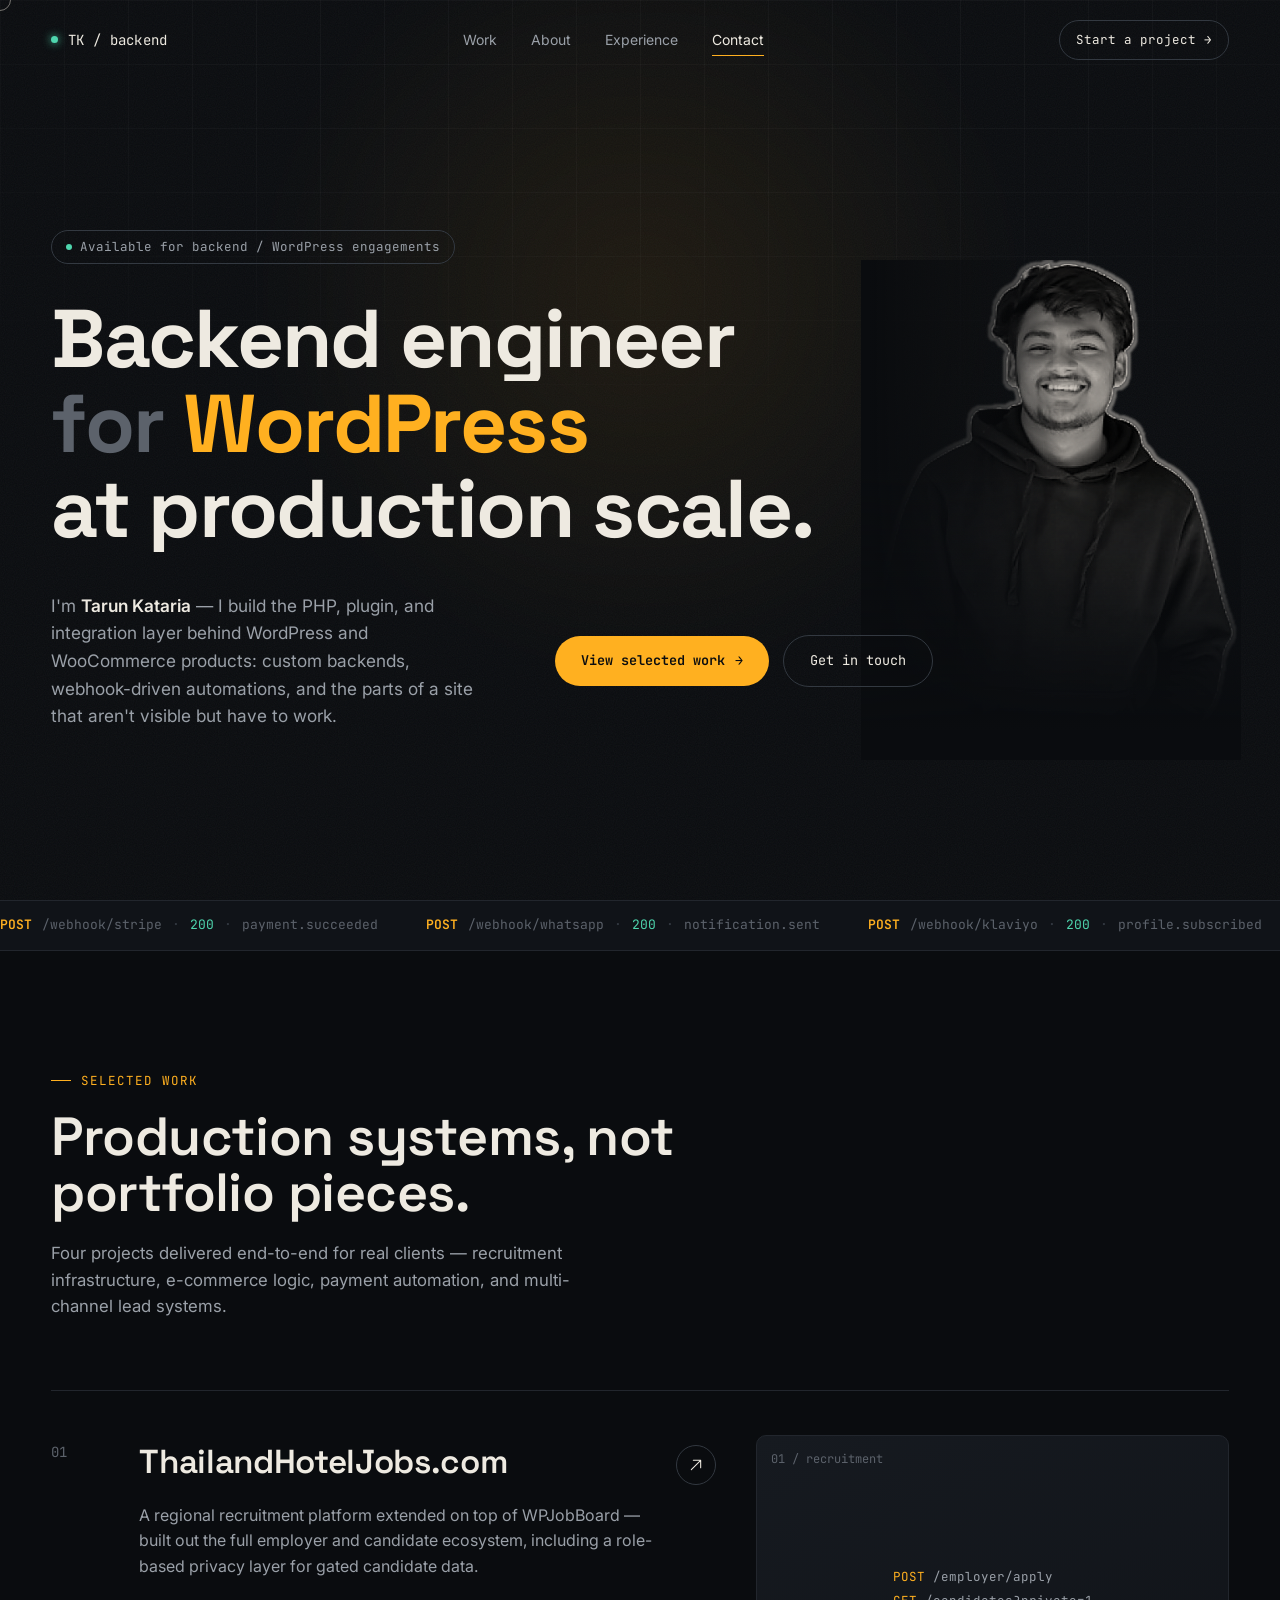
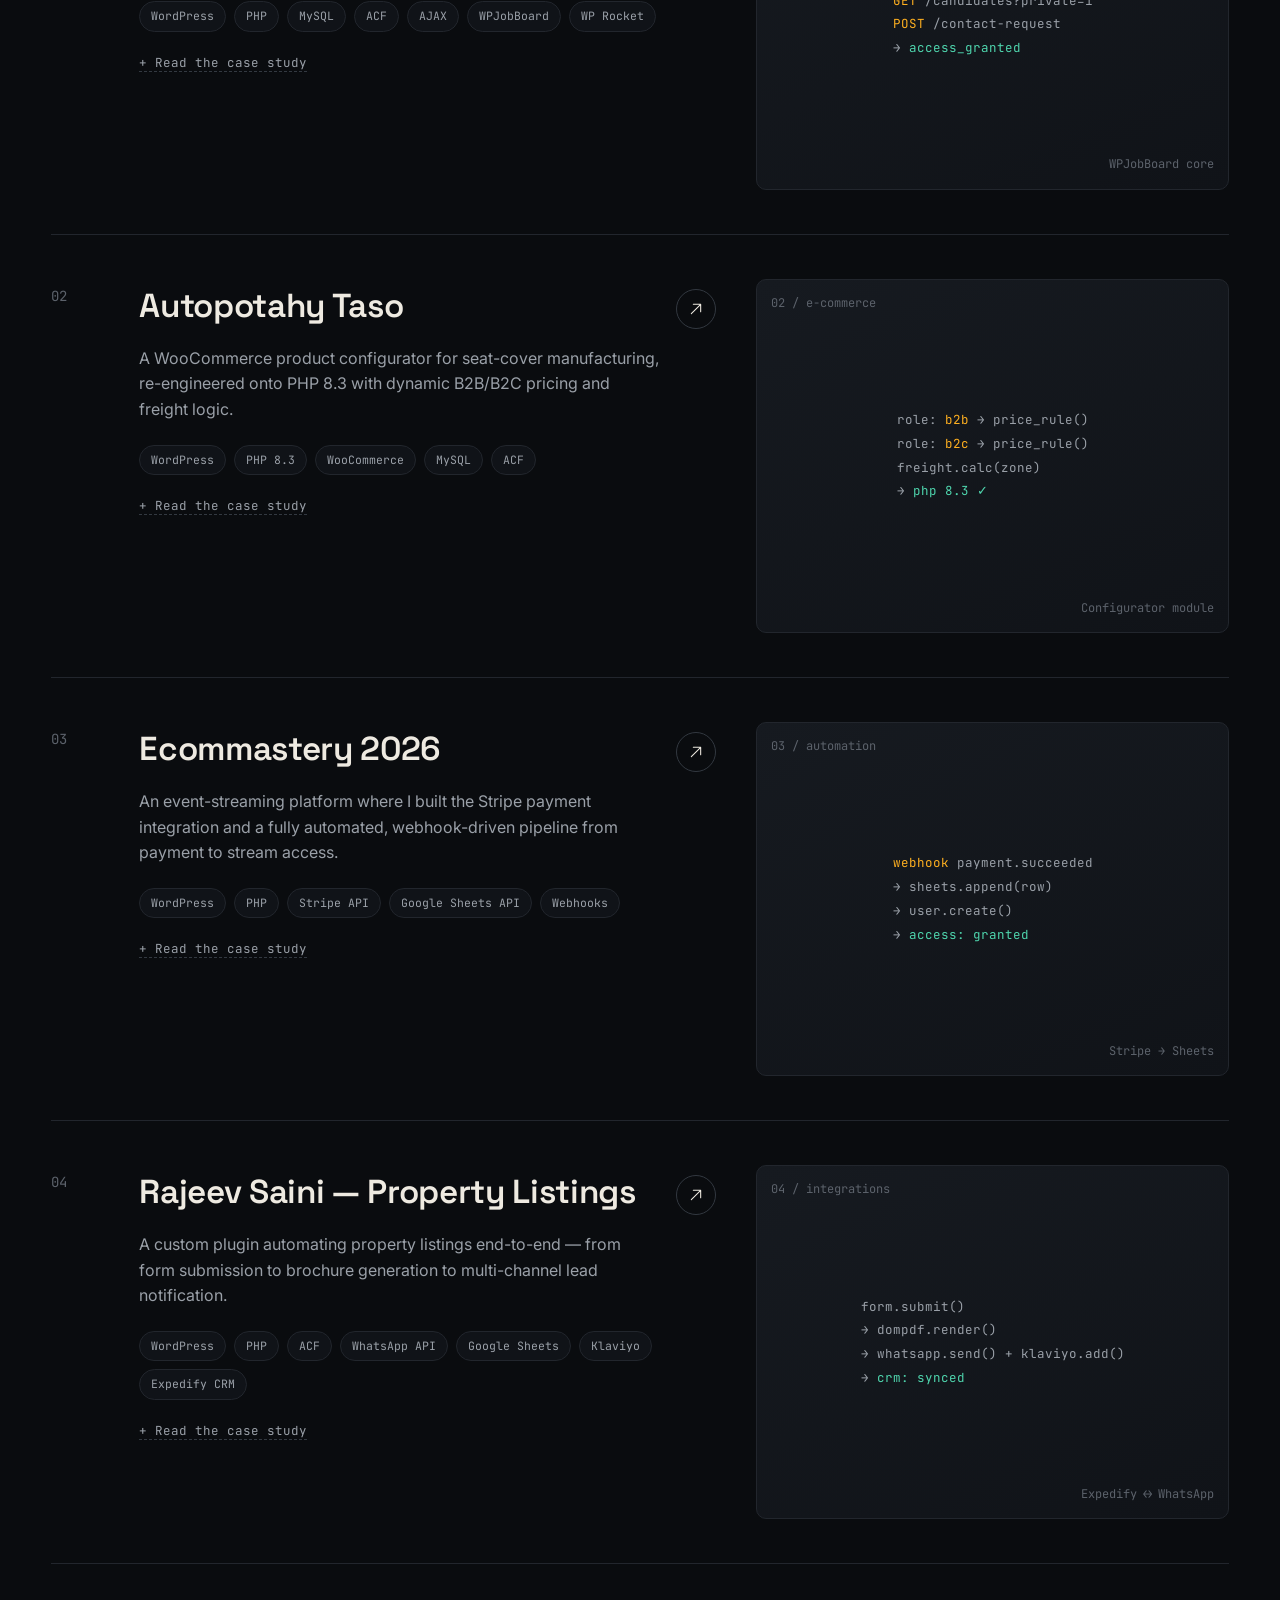
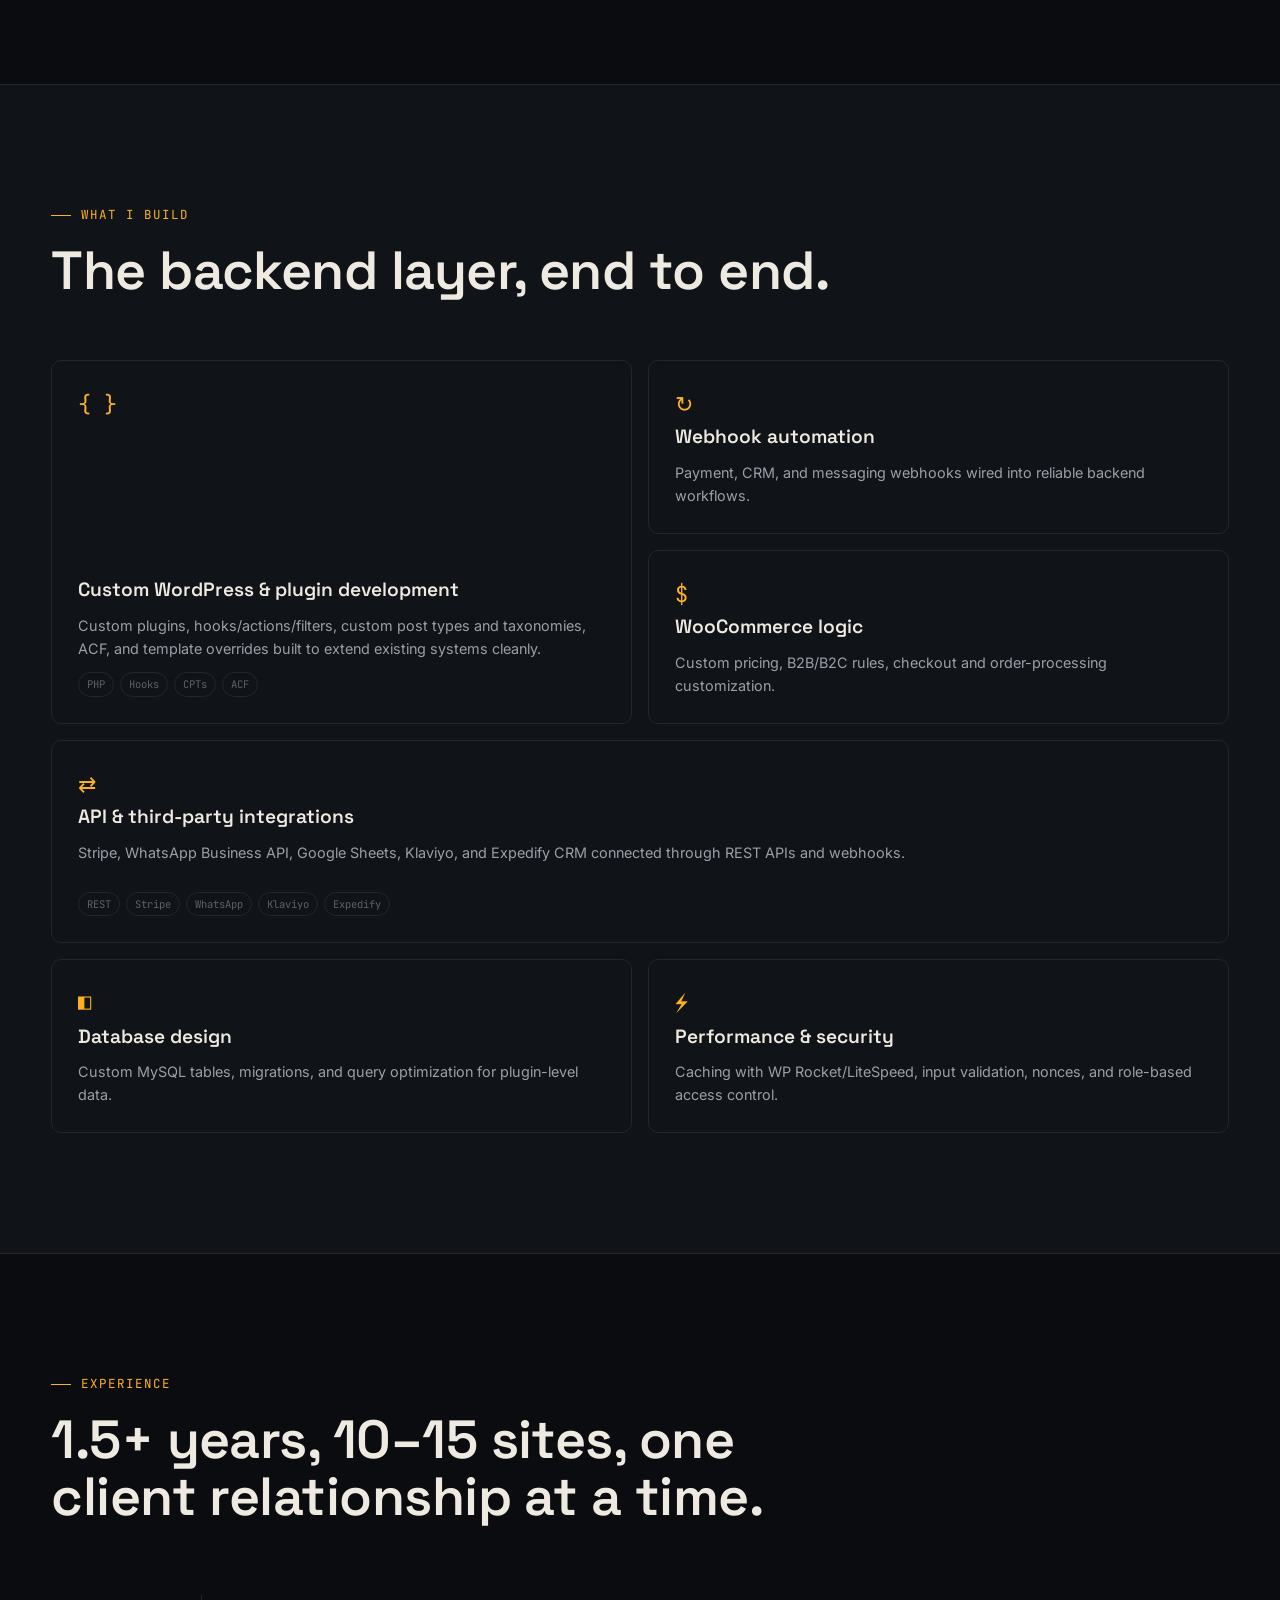
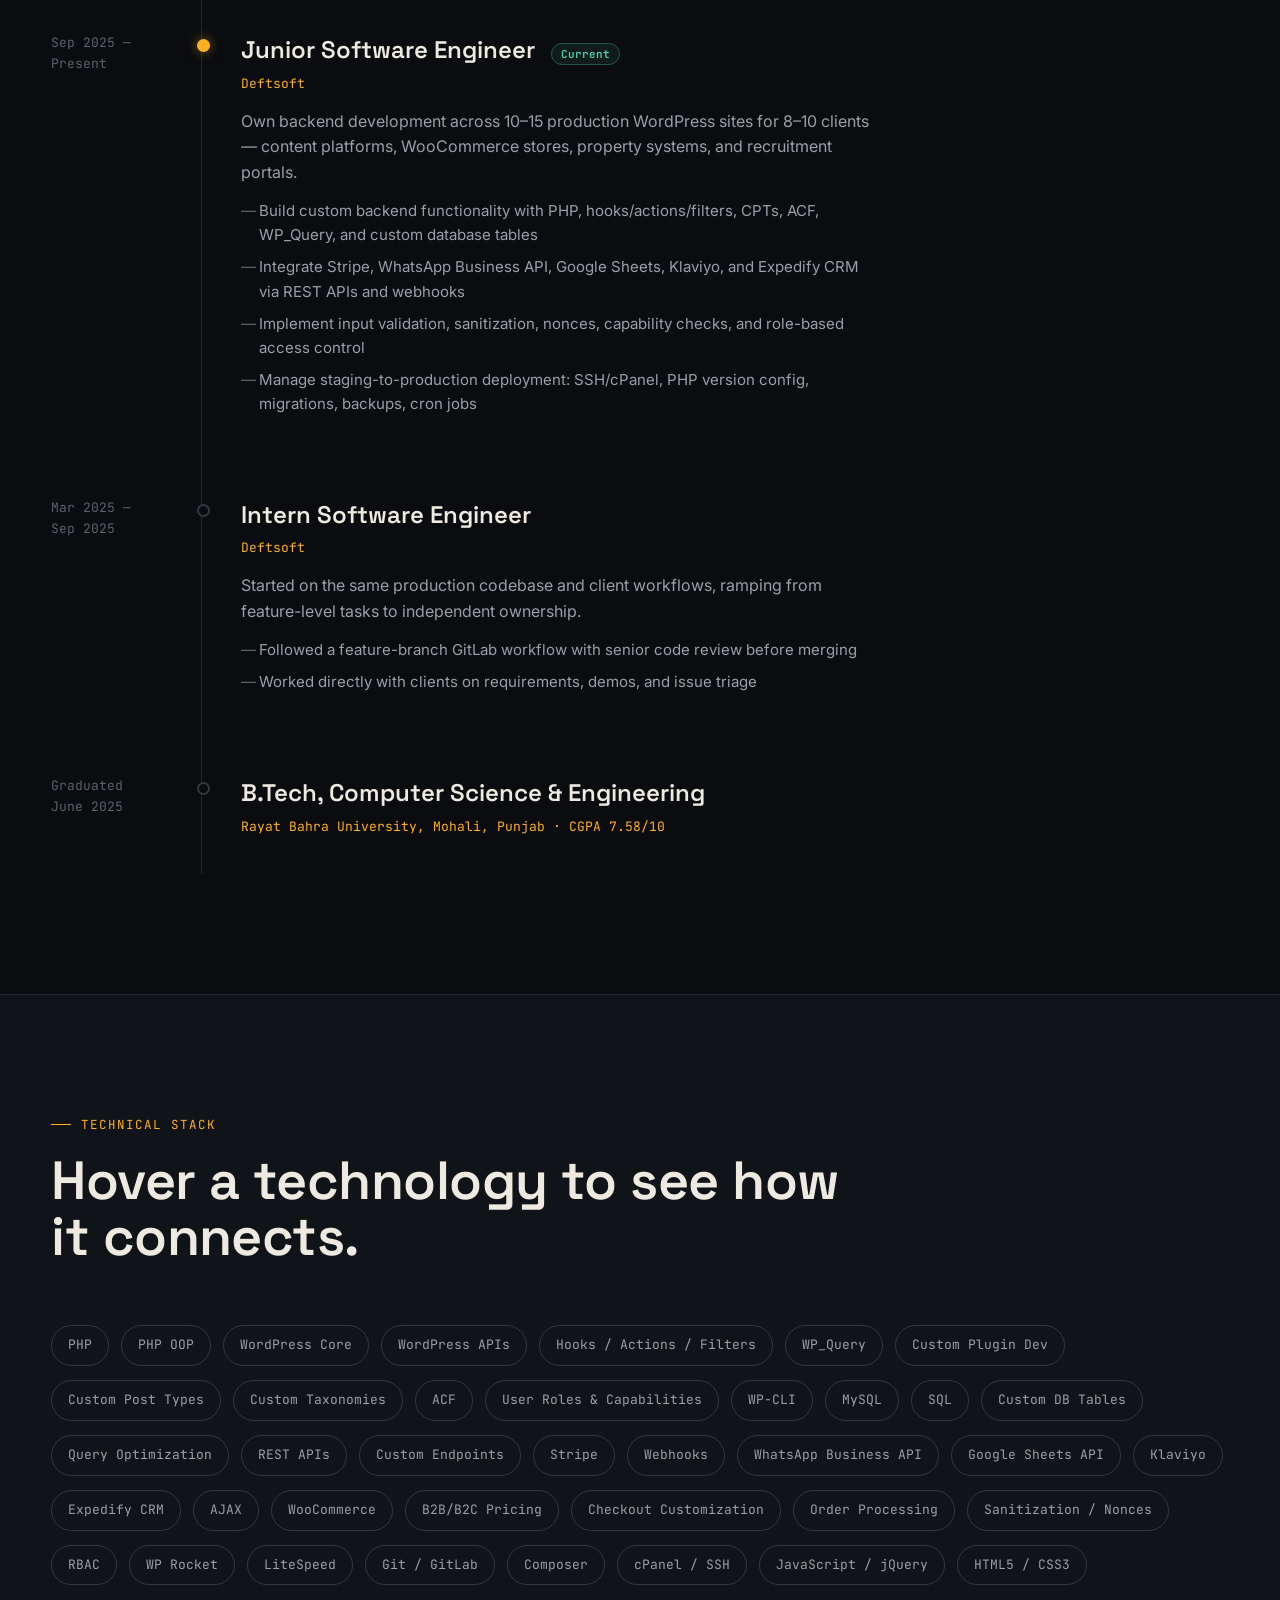
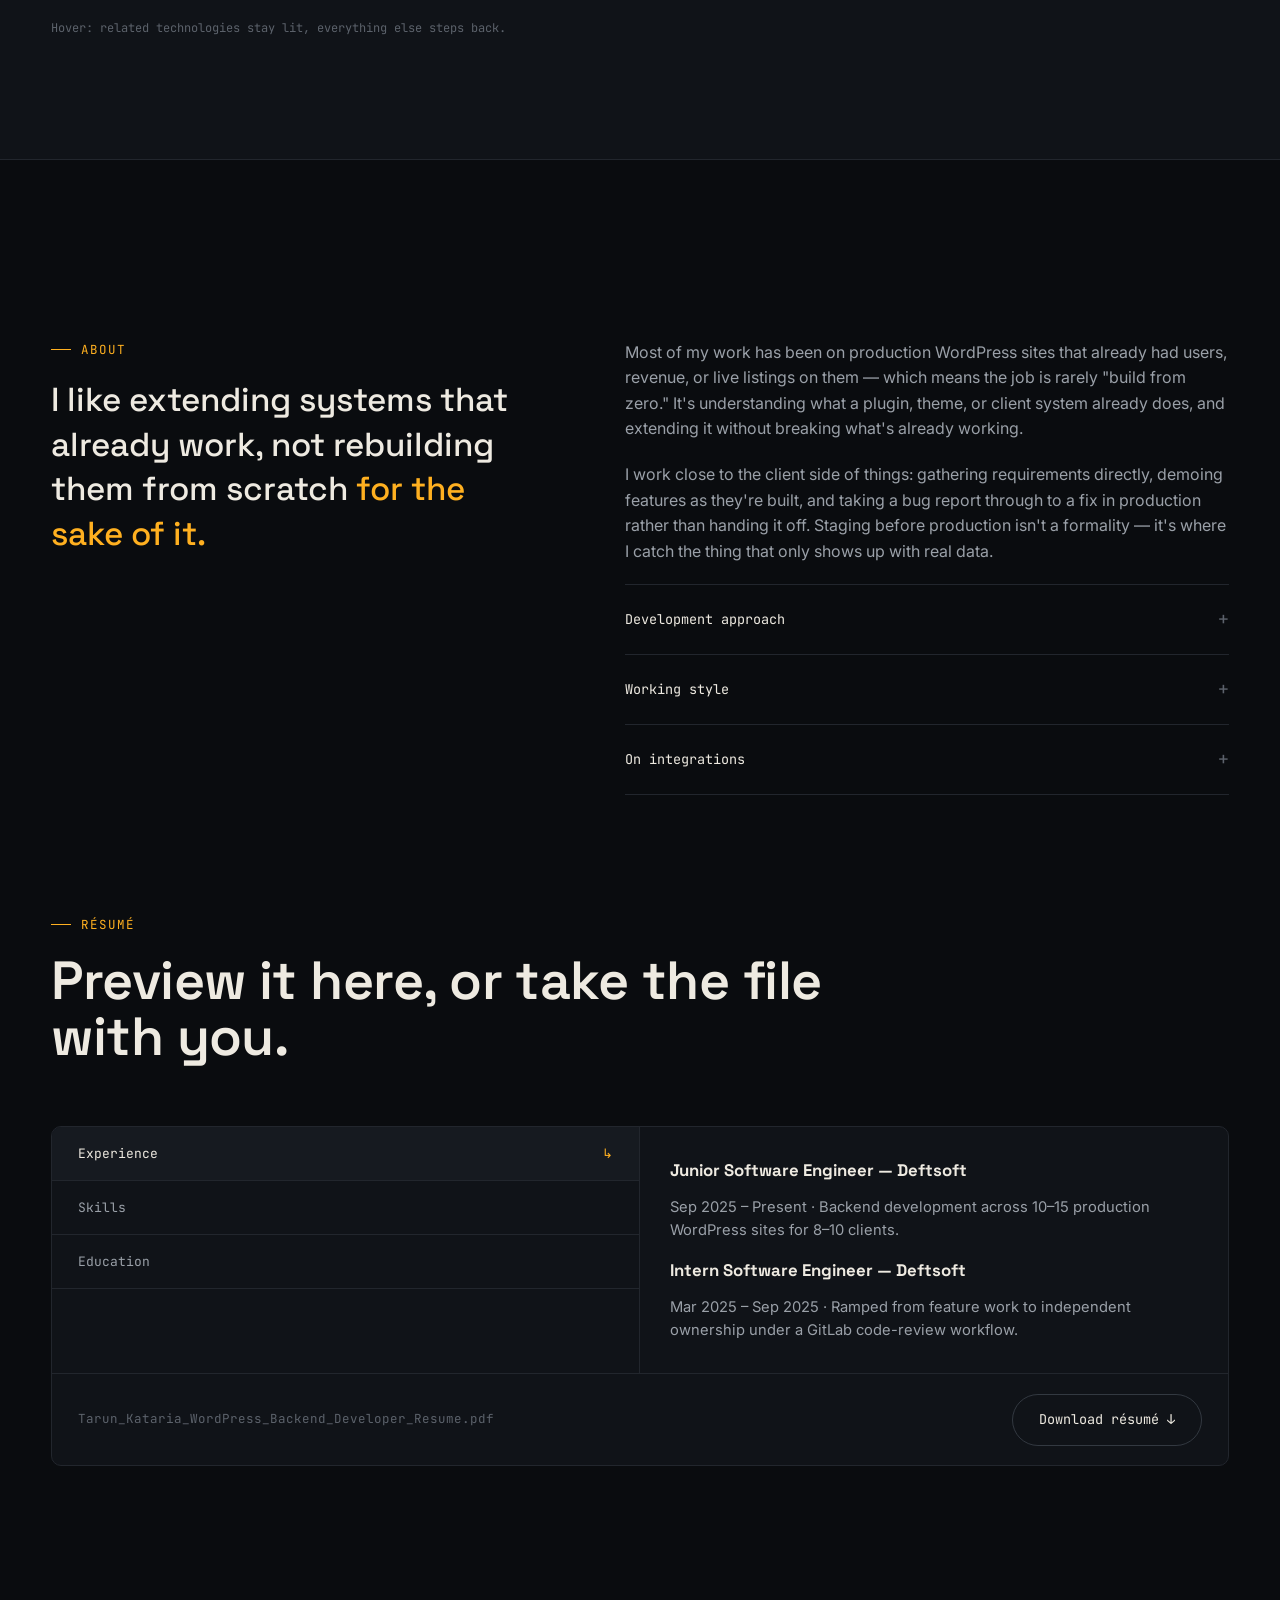
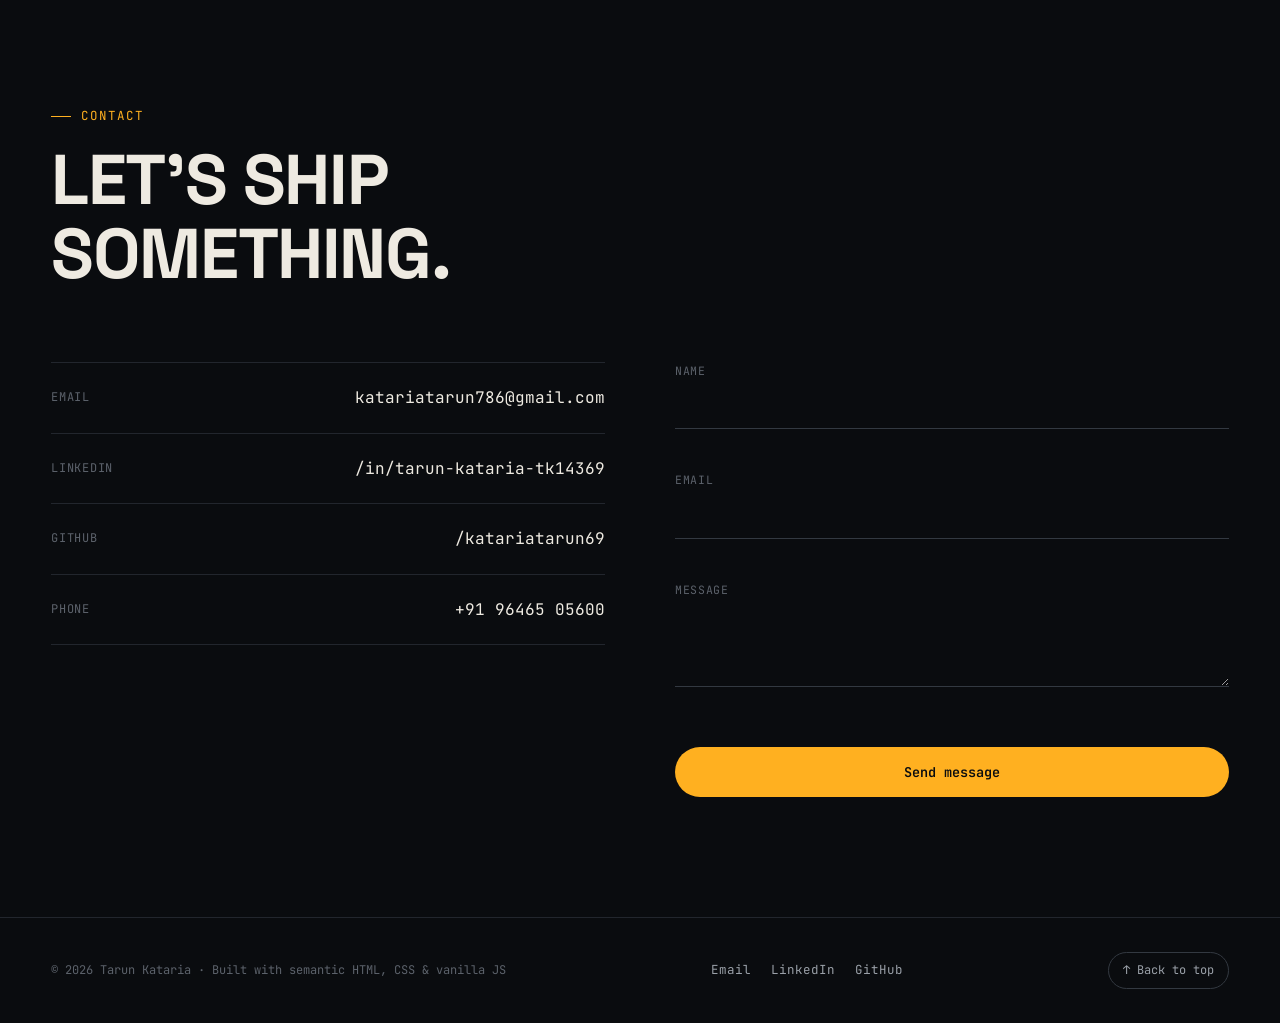
==== index.html @ 9f117cc3 "Web3 forms added for send message" ====
<!DOCTYPE html>
<html lang="en">
<head>
<meta charset="UTF-8">
<meta name="viewport" content="width=device-width, initial-scale=1.0">
<title>Tarun Kataria — WordPress Backend Developer</title>
<meta name="description" content="Tarun Kataria — WordPress Backend Developer specializing in PHP, custom plugins, WooCommerce and webhook-driven integrations.">
<link rel="preconnect" href="https://fonts.googleapis.com">
<link rel="preconnect" href="https://fonts.gstatic.com" crossorigin>
<link href="https://fonts.googleapis.com/css2?family=Space+Grotesk:wght@400..700&family=Inter:wght@400;500;600&family=JetBrains+Mono:wght@400;500&display=swap" rel="stylesheet">
<link rel="stylesheet" href="style.css">
</head>
<body>

<a href="#main" class="skip-link">Skip to content</a>

<div class="bg-fx" aria-hidden="true">
  <div class="bg-glow"></div>
  <div class="bg-grid"></div>
  <div class="bg-grain"></div>
</div>

<div class="cursor" id="cursor" aria-hidden="true"></div>

<!-- NAV -->
<nav class="nav" id="nav">
  <div class="container">
    <a href="#top" class="brand"><span class="dot"></span> TK / backend</a>
    <div class="nav-links" id="navLinks">
      <a href="#work">Work</a>
      <a href="#about">About</a>
      <a href="#experience">Experience</a>
      <a href="#contact">Contact</a>
    </div>
    <a href="#contact" class="nav-cta">Start a project →</a>
    <button class="nav-toggle" id="navToggle" aria-label="Open menu" aria-expanded="false"><span></span></button>
  </div>
</nav>

<div class="mobile-menu" id="mobileMenu">
  <a href="#work">Work</a>
  <a href="#about">About</a>
  <a href="#experience">Experience</a>
  <a href="#contact">Contact</a>
</div>

<main id="main">

<!-- HERO -->
<section class="hero" id="top">
  <div class="container" style="position:relative;">

    <div class="hero-portrait" aria-hidden="true">
      <img src="assets/tarun-cutout.png" alt="" width="369" height="468" loading="eager">
      <div class="hero-portrait-fade"></div>
    </div>

    <!-- <div class="hero-float" style="top:8%; right:5%;" aria-hidden="true">webhook.verify() ✓</div>
    <div class="hero-float" style="bottom:10%; right:7%; animation-delay:2s;" aria-hidden="true">status: 200</div> -->

    <div class="hero-content">
      <div class="hero-status"><span class="dot"></span> Available for backend / WordPress engagements</div>

      <h1>
        <span class="line"><span>Backend engineer</span></span>
        <span class="line"><span class="muted">for</span> <span class="accent-word">WordPress</span></span>
        <span class="line"><span>at production scale.</span></span>
      </h1>

      <div class="hero-row">
        <p class="hero-desc">
          I'm <strong>Tarun Kataria</strong> — I build the PHP, plugin, and integration layer behind WordPress and WooCommerce products: custom backends, webhook-driven automations, and the parts of a site that aren't visible but have to work.
        </p>
        <div class="hero-actions" style="margin-top:0;">
          <a href="#work" class="btn btn-primary">View selected work <span class="btn-arrow">→</span></a>
          <a href="#contact" class="btn btn-ghost">Get in touch</a>
        </div>
      </div>
    </div>
  </div>
</section>

<!-- WEBHOOK FEED MARQUEE -->
<div class="feed-wrap" role="img" aria-label="Decorative animated feed of example integration events">
  <div class="feed-track" id="feedTrack"></div>
</div>

<!-- WORK -->
<section class="section-pad" id="work">
  <div class="container">
    <div class="reveal">
      <div class="eyebrow">Selected work</div>
      <h2 class="section-title">Production systems, not portfolio pieces.</h2>
      <p class="section-sub">Four projects delivered end-to-end for real clients — recruitment infrastructure, e-commerce logic, payment automation, and multi-channel lead systems.</p>
    </div>

    <div class="work-list">

      <!-- PROJECT 1 -->
      <article class="project reveal">
        <div class="project-num">01</div>
        <div class="project-main">
          <div>
            <div class="project-head">
              <h3 class="project-name">ThailandHotelJobs.com</h3>
              <div class="project-arrow" aria-hidden="true"><svg width="16" height="16" viewBox="0 0 24 24" fill="none"><path d="M5 19L19 5M19 5H8M19 5V16" stroke-width="1.6" stroke-linecap="round" stroke-linejoin="round"/></svg></div>
            </div>
            <p class="project-desc">A regional recruitment platform extended on top of WPJobBoard — built out the full employer and candidate ecosystem, including a role-based privacy layer for gated candidate data.</p>
            <div class="project-stack">
              <span class="tag">WordPress</span><span class="tag">PHP</span><span class="tag">MySQL</span><span class="tag">ACF</span><span class="tag">AJAX</span><span class="tag">WPJobBoard</span><span class="tag">WP Rocket</span>
            </div>
            <button class="project-toggle" aria-expanded="false" data-target="case-1">
              <span class="plus">+</span> <span class="toggle-label">Read the case study</span>
            </button>
            <div class="case-study" id="case-1">
              <div class="case-study-inner">
                <div class="case-grid">
                  <div class="case-block">
                    <h4>Problem</h4>
                    <p>WPJobBoard covered basic listings out of the box, but the client needed employer approval workflows, featured placements, and a way to keep candidate data private until an employer requested access — none of which the plugin supported natively.</p>
                  </div>
                  <div class="case-block">
                    <h4>Solution</h4>
                    <p>Extended WPJobBoard with a custom PHP layer covering both sides of the marketplace, rather than replacing the plugin outright — preserving its existing listing/search engine while adding the missing workflow logic on top.</p>
                  </div>
                  <div class="case-block">
                    <h4>What I built</h4>
                    <ul>
                      <li>Employer dashboard: profiles, posting limits, approval flow, featured slots, extra job-slot requests</li>
                      <li>Candidate ecosystem: registration, profiles, saved jobs, alerts, anonymized privacy mode</li>
                      <li>Custom database tables for contact requests and saved candidates</li>
                      <li>AJAX-driven dashboard interactions and custom user roles/capabilities</li>
                    </ul>
                  </div>
                  <div class="case-block">
                    <h4>Result</h4>
                    <p>Shipped through staging to production in direct collaboration with UI/UX and QA, with the privacy-gated contact-request flow becoming the core differentiator of the platform.</p>
                  </div>
                </div>
              </div>
            </div>
          </div>
          <div class="project-visual" aria-hidden="true">
            <span class="glyph tl">01 / recruitment</span>
            <div class="mono-flow">
              <div><span class="k">POST</span> /employer/apply</div>
              <div><span class="k">GET</span> /candidates?private=1</div>
              <div><span class="k">POST</span> /contact-request</div>
              <div>→ <span class="v">access_granted</span></div>
            </div>
            <span class="glyph br">WPJobBoard core</span>
          </div>
        </div>
      </article>

      <!-- PROJECT 2 -->
      <article class="project reveal">
        <div class="project-num">02</div>
        <div class="project-main">
          <div>
            <div class="project-head">
              <h3 class="project-name">Autopotahy Taso</h3>
              <div class="project-arrow" aria-hidden="true"><svg width="16" height="16" viewBox="0 0 24 24" fill="none"><path d="M5 19L19 5M19 5H8M19 5V16" stroke-width="1.6" stroke-linecap="round" stroke-linejoin="round"/></svg></div>
            </div>
            <p class="project-desc">A WooCommerce product configurator for seat-cover manufacturing, re-engineered onto PHP 8.3 with dynamic B2B/B2C pricing and freight logic.</p>
            <div class="project-stack">
              <span class="tag">WordPress</span><span class="tag">PHP 8.3</span><span class="tag">WooCommerce</span><span class="tag">MySQL</span><span class="tag">ACF</span>
            </div>
            <button class="project-toggle" aria-expanded="false" data-target="case-2">
              <span class="plus">+</span> <span class="toggle-label">Read the case study</span>
            </button>
            <div class="case-study" id="case-2">
              <div class="case-study-inner">
                <div class="case-grid">
                  <div class="case-block">
                    <h4>Problem</h4>
                    <p>A medium-complexity custom configurator broke under PHP 8.3 — deprecated functions and compatibility issues — while the client also needed evolving B2B/B2C pricing rules and freight logic layered on top of existing business logic.</p>
                  </div>
                  <div class="case-block">
                    <h4>Solution</h4>
                    <p>Re-engineered the Configurator, Material Management, and Freight modules to run cleanly on PHP 8.3 without breaking the pricing and order logic already in production.</p>
                  </div>
                  <div class="case-block">
                    <h4>What I built</h4>
                    <ul>
                      <li>Role-based dynamic pricing for B2B vs. B2C customers</li>
                      <li>Product variations for materials, colors, and sizes wired into cart/checkout</li>
                      <li>Freight/shipping calculation with separate B2B/B2C tax logic</li>
                      <li>Custom order email templates and payment webhook handling</li>
                    </ul>
                  </div>
                  <div class="case-block">
                    <h4>Result</h4>
                    <p>Restored full PHP 8.3 compatibility while preserving the configurator's existing business rules — no functional regressions for either customer segment.</p>
                  </div>
                </div>
              </div>
            </div>
          </div>
          <div class="project-visual" aria-hidden="true">
            <span class="glyph tl">02 / e-commerce</span>
            <div class="mono-flow">
              <div>role: <span class="k">b2b</span> → price_rule()</div>
              <div>role: <span class="k">b2c</span> → price_rule()</div>
              <div>freight.calc(zone)</div>
              <div>→ <span class="v">php 8.3 ✓</span></div>
            </div>
            <span class="glyph br">Configurator module</span>
          </div>
        </div>
      </article>

      <!-- PROJECT 3 -->
      <article class="project reveal">
        <div class="project-num">03</div>
        <div class="project-main">
          <div>
            <div class="project-head">
              <h3 class="project-name">Ecommastery 2026</h3>
              <div class="project-arrow" aria-hidden="true"><svg width="16" height="16" viewBox="0 0 24 24" fill="none"><path d="M5 19L19 5M19 5H8M19 5V16" stroke-width="1.6" stroke-linecap="round" stroke-linejoin="round"/></svg></div>
            </div>
            <p class="project-desc">An event-streaming platform where I built the Stripe payment integration and a fully automated, webhook-driven pipeline from payment to stream access.</p>
            <div class="project-stack">
              <span class="tag">WordPress</span><span class="tag">PHP</span><span class="tag">Stripe API</span><span class="tag">Google Sheets API</span><span class="tag">Webhooks</span>
            </div>
            <button class="project-toggle" aria-expanded="false" data-target="case-3">
              <span class="plus">+</span> <span class="toggle-label">Read the case study</span>
            </button>
            <div class="case-study" id="case-3">
              <div class="case-study-inner">
                <div class="case-grid">
                  <div class="case-block">
                    <h4>Problem</h4>
                    <p>Access to the paid event stream needed to be tied directly to which ticket a customer bought, with no manual step between payment and access.</p>
                  </div>
                  <div class="case-block">
                    <h4>Solution</h4>
                    <p>Built the Stripe payment flow and a webhook listener that turns a successful payment straight into a provisioned user account with the correct access level.</p>
                  </div>
                  <div class="case-block">
                    <h4>What I built</h4>
                    <ul>
                      <li>Stripe checkout integration for ticket-based purchases</li>
                      <li>Stripe webhook handler that logs ticket/access data to Google Sheets</li>
                      <li>Automatic user creation and access-level assignment per ticket type</li>
                      <li>Stream-embed and access-control logic gated to paid users</li>
                    </ul>
                  </div>
                  <div class="case-block">
                    <h4>Result</h4>
                    <p>A payment-to-access pipeline that runs without manual intervention, built and shipped independently from requirements through production.</p>
                  </div>
                </div>
              </div>
            </div>
          </div>
          <div class="project-visual" aria-hidden="true">
            <span class="glyph tl">03 / automation</span>
            <div class="mono-flow">
              <div><span class="k">webhook</span> payment.succeeded</div>
              <div>→ sheets.append(row)</div>
              <div>→ user.create()</div>
              <div>→ <span class="v">access: granted</span></div>
            </div>
            <span class="glyph br">Stripe → Sheets</span>
          </div>
        </div>
      </article>

      <!-- PROJECT 4 -->
      <article class="project reveal">
        <div class="project-num">04</div>
        <div class="project-main">
          <div>
            <div class="project-head">
              <h3 class="project-name">Rajeev Saini — Property Listings</h3>
              <div class="project-arrow" aria-hidden="true"><svg width="16" height="16" viewBox="0 0 24 24" fill="none"><path d="M5 19L19 5M19 5H8M19 5V16" stroke-width="1.6" stroke-linecap="round" stroke-linejoin="round"/></svg></div>
            </div>
            <p class="project-desc">A custom plugin automating property listings end-to-end — from form submission to brochure generation to multi-channel lead notification.</p>
            <div class="project-stack">
              <span class="tag">WordPress</span><span class="tag">PHP</span><span class="tag">ACF</span><span class="tag">WhatsApp API</span><span class="tag">Google Sheets</span><span class="tag">Klaviyo</span><span class="tag">Expedify CRM</span>
            </div>
            <button class="project-toggle" aria-expanded="false" data-target="case-4">
              <span class="plus">+</span> <span class="toggle-label">Read the case study</span>
            </button>
            <div class="case-study" id="case-4">
              <div class="case-study-inner">
                <div class="case-grid">
                  <div class="case-block">
                    <h4>Problem</h4>
                    <p>Every new property listing meant manually creating a brochure, updating trackers, and notifying leads across separate channels — slow, and easy to drop a step on.</p>
                  </div>
                  <div class="case-block">
                    <h4>Solution</h4>
                    <p>A custom WordPress plugin that turns one form submission into a finished listing, a generated brochure, and outbound notifications — without anyone touching four different tools.</p>
                  </div>
                  <div class="case-block">
                    <h4>What I built</h4>
                    <ul>
                      <li>PHP + Dompdf brochure generation in PNG/JPG and PDF</li>
                      <li>Sub-admin property management interface built on ACF</li>
                      <li>WhatsApp Business API notifications with CTA buttons and dynamic property URLs</li>
                      <li>Google Sheets lead tracking, Klaviyo list automation, and Expedify CRM webhook triggers</li>
                    </ul>
                  </div>
                  <div class="case-block">
                    <h4>Result</h4>
                    <p>One submission now fans out automatically across brochure generation, CRM, marketing list, and WhatsApp notification — no manual handoffs between systems.</p>
                  </div>
                </div>
              </div>
            </div>
          </div>
          <div class="project-visual" aria-hidden="true">
            <span class="glyph tl">04 / integrations</span>
            <div class="mono-flow">
              <div>form.submit()</div>
              <div>→ dompdf.render()</div>
              <div>→ whatsapp.send() + klaviyo.add()</div>
              <div>→ <span class="v">crm: synced</span></div>
            </div>
            <span class="glyph br">Expedify ↔ WhatsApp</span>
          </div>
        </div>
      </article>

    </div>
  </div>
</section>

<!-- CAPABILITIES -->
<section class="section-pad" style="background:var(--bg-1); border-top:1px solid var(--border); border-bottom:1px solid var(--border);">
  <div class="container">
    <div class="reveal">
      <div class="eyebrow">What I build</div>
      <h2 class="section-title">The backend layer, end to end.</h2>
    </div>

    <div class="bento reveal-stagger">
      <div class="bento-card big">
        <div class="card-icon">{ }</div>
        <div>
          <h3>Custom WordPress &amp; plugin development</h3>
          <p>Custom plugins, hooks/actions/filters, custom post types and taxonomies, ACF, and template overrides built to extend existing systems cleanly.</p>
          <div class="card-tags"><span>PHP</span><span>Hooks</span><span>CPTs</span><span>ACF</span></div>
        </div>
      </div>
      <div class="bento-card">
        <div class="card-icon">↻</div>
        <div>
          <h3>Webhook automation</h3>
          <p>Payment, CRM, and messaging webhooks wired into reliable backend workflows.</p>
        </div>
      </div>
      <div class="bento-card">
        <div class="card-icon">$</div>
        <div>
          <h3>WooCommerce logic</h3>
          <p>Custom pricing, B2B/B2C rules, checkout and order-processing customization.</p>
        </div>
      </div>
      <div class="bento-card wide">
        <div class="card-icon">⇄</div>
        <div style="display:flex; justify-content:space-between; align-items:flex-end; flex-wrap:wrap; gap:16px;">
          <div>
            <h3>API &amp; third-party integrations</h3>
            <p>Stripe, WhatsApp Business API, Google Sheets, Klaviyo, and Expedify CRM connected through REST APIs and webhooks.</p>
          </div>
          <div class="card-tags"><span>REST</span><span>Stripe</span><span>WhatsApp</span><span>Klaviyo</span><span>Expedify</span></div>
        </div>
      </div>
      <div class="bento-card">
        <div class="card-icon">◧</div>
        <div>
          <h3>Database design</h3>
          <p>Custom MySQL tables, migrations, and query optimization for plugin-level data.</p>
        </div>
      </div>
      <div class="bento-card">
        <div class="card-icon">⚡</div>
        <div>
          <h3>Performance &amp; security</h3>
          <p>Caching with WP Rocket/LiteSpeed, input validation, nonces, and role-based access control.</p>
        </div>
      </div>
    </div>
  </div>
</section>

<!-- EXPERIENCE -->
<section class="section-pad" id="experience">
  <div class="container">
    <div class="reveal">
      <div class="eyebrow">Experience</div>
      <h2 class="section-title">1.5+ years, 10–15 sites, one client relationship at a time.</h2>
    </div>

    <div class="timeline">
      <div class="tl-row current reveal">
        <div class="tl-date">Sep 2025 —<br>Present</div>
        <div class="tl-body">
          <h3>Junior Software Engineer <span class="tl-current-badge">Current</span></h3>
          <span class="tl-org">Deftsoft</span>
          <p>Own backend development across 10–15 production WordPress sites for 8–10 clients — content platforms, WooCommerce stores, property systems, and recruitment portals.</p>
          <ul>
            <li>Build custom backend functionality with PHP, hooks/actions/filters, CPTs, ACF, WP_Query, and custom database tables</li>
            <li>Integrate Stripe, WhatsApp Business API, Google Sheets, Klaviyo, and Expedify CRM via REST APIs and webhooks</li>
            <li>Implement input validation, sanitization, nonces, capability checks, and role-based access control</li>
            <li>Manage staging-to-production deployment: SSH/cPanel, PHP version config, migrations, backups, cron jobs</li>
          </ul>
        </div>
      </div>
      <div class="tl-row reveal">
        <div class="tl-date">Mar 2025 —<br>Sep 2025</div>
        <div class="tl-body">
          <h3>Intern Software Engineer</h3>
          <span class="tl-org">Deftsoft</span>
          <p>Started on the same production codebase and client workflows, ramping from feature-level tasks to independent ownership.</p>
          <ul>
            <li>Followed a feature-branch GitLab workflow with senior code review before merging</li>
            <li>Worked directly with clients on requirements, demos, and issue triage</li>
          </ul>
        </div>
      </div>
      <div class="tl-row reveal">
        <div class="tl-date">Graduated<br>June 2025</div>
        <div class="tl-body">
          <h3>B.Tech, Computer Science &amp; Engineering</h3>
          <span class="tl-org">Rayat Bahra University, Mohali, Punjab · CGPA 7.58/10</span>
        </div>
      </div>
    </div>
  </div>
</section>

<!-- SKILLS ECOSYSTEM -->
<section class="section-pad" style="background:var(--bg-1); border-top:1px solid var(--border); border-bottom:1px solid var(--border);">
  <div class="container">
    <div class="reveal">
      <div class="eyebrow">Technical stack</div>
      <h2 class="section-title">Hover a technology to see how it connects.</h2>
    </div>

    <div class="eco reveal" id="ecoWrap">
      <!-- backend -->
      <span class="chip" data-group="core">PHP</span>
      <span class="chip" data-group="core">PHP OOP</span>
      <span class="chip" data-group="core">WordPress Core</span>
      <span class="chip" data-group="core">WordPress APIs</span>
      <span class="chip" data-group="core">Hooks / Actions / Filters</span>
      <span class="chip" data-group="core">WP_Query</span>
      <span class="chip" data-group="core">Custom Plugin Dev</span>
      <span class="chip" data-group="cms">Custom Post Types</span>
      <span class="chip" data-group="cms">Custom Taxonomies</span>
      <span class="chip" data-group="cms">ACF</span>
      <span class="chip" data-group="cms">User Roles &amp; Capabilities</span>
      <span class="chip" data-group="cms">WP-CLI</span>
      <span class="chip" data-group="data">MySQL</span>
      <span class="chip" data-group="data">SQL</span>
      <span class="chip" data-group="data">Custom DB Tables</span>
      <span class="chip" data-group="data">Query Optimization</span>
      <span class="chip" data-group="api">REST APIs</span>
      <span class="chip" data-group="api">Custom Endpoints</span>
      <span class="chip" data-group="api">Stripe</span>
      <span class="chip" data-group="api">Webhooks</span>
      <span class="chip" data-group="api">WhatsApp Business API</span>
      <span class="chip" data-group="api">Google Sheets API</span>
      <span class="chip" data-group="api">Klaviyo</span>
      <span class="chip" data-group="api">Expedify CRM</span>
      <span class="chip" data-group="api">AJAX</span>
      <span class="chip" data-group="commerce">WooCommerce</span>
      <span class="chip" data-group="commerce">B2B/B2C Pricing</span>
      <span class="chip" data-group="commerce">Checkout Customization</span>
      <span class="chip" data-group="commerce">Order Processing</span>
      <span class="chip" data-group="sec">Sanitization / Nonces</span>
      <span class="chip" data-group="sec">RBAC</span>
      <span class="chip" data-group="perf">WP Rocket</span>
      <span class="chip" data-group="perf">LiteSpeed</span>
      <span class="chip" data-group="tools">Git / GitLab</span>
      <span class="chip" data-group="tools">Composer</span>
      <span class="chip" data-group="tools">cPanel / SSH</span>
      <span class="chip" data-group="front">JavaScript / jQuery</span>
      <span class="chip" data-group="front">HTML5 / CSS3</span>
      <div class="eco-caption">Hover: related technologies stay lit, everything else steps back.</div>
    </div>
  </div>
</section>

<!-- ABOUT -->
<section class="section-pad" id="about">
  <div class="container">
    <div class="about-grid">
      <div class="reveal">
        <div class="eyebrow">About</div>
        <p class="about-lead">I like extending systems that already work, not rebuilding them from scratch <span class="hl">for the sake of it.</span></p>
      </div>
      <div class="about-col reveal">
        <p>Most of my work has been on production WordPress sites that already had users, revenue, or live listings on them — which means the job is rarely "build from zero." It's understanding what a plugin, theme, or client system already does, and extending it without breaking what's already working.</p>
        <p>I work close to the client side of things: gathering requirements directly, demoing features as they're built, and taking a bug report through to a fix in production rather than handing it off. Staging before production isn't a formality — it's where I catch the thing that only shows up with real data.</p>

        <div class="about-details">
          <details class="about-item">
            <summary>Development approach</summary>
            <p>Start from the existing hooks and data structures already in a codebase before adding new ones. Most WordPress problems are already solvable through the plugin API — custom code is for the gap that's actually there, not a rewrite.</p>
          </details>
          <details class="about-item">
            <summary>Working style</summary>
            <p>Direct client communication over long requirement documents. I'd rather confirm a workflow in a five-minute call than guess and rebuild later.</p>
          </details>
          <details class="about-item">
            <summary>On integrations</summary>
            <p>Webhooks are the connective tissue of most of the projects I've shipped — Stripe, WhatsApp, Klaviyo, Expedify. The interesting part is never the API call, it's what has to be true on your own backend before and after it fires.</p>
          </details>
        </div>
      </div>
    </div>
  </div>
</section>

<!-- RESUME -->
<section class="section-pad" style="padding-top:0;">
  <div class="container">
    <div class="reveal">
      <div class="eyebrow">Résumé</div>
      <h2 class="section-title">Preview it here, or take the file with you.</h2>
    </div>

    <div class="resume-card reveal">
      <div class="resume-tabs">
        <button class="resume-tab active" data-pane="pane-exp">Experience <span class="go">↳</span></button>
        <button class="resume-tab" data-pane="pane-skills">Skills <span class="go">↳</span></button>
        <button class="resume-tab" data-pane="pane-edu">Education <span class="go">↳</span></button>
      </div>
      <div>
        <div class="resume-pane active" id="pane-exp">
          <h4>Junior Software Engineer — Deftsoft</h4>
          <p style="margin-bottom:14px;">Sep 2025 – Present · Backend development across 10–15 production WordPress sites for 8–10 clients.</p>
          <h4>Intern Software Engineer — Deftsoft</h4>
          <p>Mar 2025 – Sep 2025 · Ramped from feature work to independent ownership under a GitLab code-review workflow.</p>
        </div>
        <div class="resume-pane" id="pane-skills">
          <ul>
            <li>PHP, WordPress Core &amp; APIs, custom plugin development</li>
            <li>WooCommerce, MySQL, REST APIs, AJAX</li>
            <li>Stripe, WhatsApp Business API, Google Sheets, Klaviyo, Expedify CRM</li>
            <li>Security: sanitization, nonces, RBAC · Performance: WP Rocket, LiteSpeed</li>
          </ul>
        </div>
        <div class="resume-pane" id="pane-edu">
          <h4>B.Tech, Computer Science &amp; Engineering</h4>
          <p>Rayat Bahra University, Mohali, Punjab — Graduated June 2025, CGPA 7.58/10</p>
        </div>
      </div>
      <div class="resume-download">
        <span>Tarun_Kataria_WordPress_Backend_Developer_Resume.pdf</span>
        <a href="Tarun_Kataria_WordPress_Backend_Developer_Resume.pdf" download class="btn btn-ghost">Download résumé ↓</a>
      </div>
    </div>
  </div>
</section>

<!-- CONTACT -->
<section class="section-pad" id="contact">
  <div class="container">
    <div class="reveal">
      <div class="eyebrow">Contact</div>
      <h2 class="contact-title">LET'S SHIP<br>SOMETHING.</h2>
    </div>

    <div class="contact-grid">
      <div class="reveal">
        <div class="contact-links">
          <a class="contact-link" href="mailto:katariatarun786@gmail.com"><span class="l">Email</span> <span class="r">katariatarun786@gmail.com</span></a>
          <a class="contact-link" href="https://linkedin.com/in/tarun-kataria-tk14369" target="_blank" rel="noopener"><span class="l">LinkedIn</span> <span class="r">/in/tarun-kataria-tk14369</span></a>
          <a class="contact-link" href="https://github.com/katariatarun69" target="_blank" rel="noopener"><span class="l">GitHub</span> <span class="r">/katariatarun69</span></a>
          <a class="contact-link" href="tel:+919646505600"><span class="l">Phone</span> <span class="r">+91 96465 05600</span></a>
        </div>
      </div>

      <form class="reveal" id="contactForm" novalidate>
        <!-- Web3Forms -->
        <input type="hidden" name="access_key" value="79bedb50-cc5c-4a20-9076-4d821d3bb5a4">
        <input type="hidden" name="subject" value="New project inquiry — Tarun Kataria Portfolio">
        <input type="hidden" name="from_name" value="Portfolio Contact Form">
        <!-- Honeypot spam prevention -->
        <input type="checkbox" name="botcheck" style="display:none;" tabindex="-1" autocomplete="off">

        <div class="form-field">
          <label for="f-name">Name</label>
          <input type="text" id="f-name" name="name" autocomplete="name">
          <span class="err" id="err-name"></span>
        </div>
        <div class="form-field">
          <label for="f-email">Email</label>
          <input type="email" id="f-email" name="email" autocomplete="email">
          <span class="err" id="err-email"></span>
        </div>
        <div class="form-field">
          <label for="f-message">Message</label>
          <textarea id="f-message" name="message"></textarea>
          <span class="err" id="err-message"></span>
        </div>
        <button type="submit" class="form-submit" id="formSubmitBtn">Send message</button>
        <p class="form-note" id="formNote"></p>
      </form>
    </div>
  </div>
</section>

</main>

<footer>
  <div class="container">
    <span class="footer-left">© 2026 Tarun Kataria · Built with semantic HTML, CSS &amp; vanilla JS</span>
    <div class="footer-social">
      <a href="mailto:katariatarun786@gmail.com">Email</a>
      <a href="https://linkedin.com/in/tarun-kataria-tk14369" target="_blank" rel="noopener">LinkedIn</a>
      <a href="https://github.com/katariatarun69" target="_blank" rel="noopener">GitHub</a>
    </div>
    <a href="#top" class="to-top">↑ Back to top</a>
  </div>
</footer>

<script src="script.js"></script>
</body>
</html>
---- style.css ----
/* ============ TOKENS ============ */
:root{
  --bg:#0a0c0f;
  --bg-1:#101318;
  --bg-2:#161a20;
  --border:#22262d;
  --border-strong:#333941;
  --text:#eeeae1;
  --text-dim:#9aa0a8;
  --text-faint:#5c626b;
  --accent:#ffb020;
  --accent-dim:#8a6220;
  --ok:#4fd6ae;

  --font-display:'Space Grotesk', 'Inter', sans-serif;
  --font-body:'Inter', sans-serif;
  --font-mono:'JetBrains Mono', monospace;

  --container: min(1180px, 92vw);
  --radius: 10px;

  --ease: cubic-bezier(.16,.8,.24,1);
}

*{margin:0;padding:0;box-sizing:border-box;}
html{scroll-behavior:smooth;}
@media (prefers-reduced-motion: reduce){
  html{scroll-behavior:auto;}
  *{animation-duration:0.001ms !important; animation-iteration-count:1 !important; transition-duration:0.001ms !important; scroll-behavior:auto !important;}
}

body{
  background:var(--bg);
  color:var(--text);
  font-family:var(--font-body);
  font-size:16px;
  line-height:1.6;
  -webkit-font-smoothing:antialiased;
  overflow-x:hidden;
}

::selection{background:var(--accent); color:#0a0c0f;}

a{color:inherit; text-decoration:none;}
ul{list-style:none;}
button{font-family:inherit; cursor:pointer;}

.container{width:var(--container); margin-inline:auto;}

/* background grain + grid, ambient, GPU-cheap */
.bg-fx{
  position:fixed; inset:0; z-index:0; pointer-events:none;
}
.bg-grid{
  position:absolute; inset:0;
  background-image:
    linear-gradient(to right, rgba(255,255,255,0.028) 1px, transparent 1px),
    linear-gradient(to bottom, rgba(255,255,255,0.028) 1px, transparent 1px);
  background-size:64px 64px;
  mask-image: radial-gradient(ellipse 80% 60% at 50% 0%, black 40%, transparent 90%);
}
.bg-grain{
  position:absolute; inset:0; opacity:0.05; mix-blend-mode:overlay;
  background-image:url("data:image/svg+xml,%3Csvg xmlns='http://www.w3.org/2000/svg' width='120' height='120'%3E%3Cfilter id='n'%3E%3CfeTurbulence type='fractalNoise' baseFrequency='0.9' numOctaves='2' stitchTiles='stitch'/%3E%3C/filter%3E%3Crect width='100%25' height='100%25' filter='url(%23n)'/%3E%3C/svg%3E");
}
.bg-glow{
  position:absolute; top:-10%; left:50%; translate:-50% 0;
  width:70vw; height:60vw; max-width:900px; max-height:900px;
  background:radial-gradient(circle, rgba(255,176,32,0.08), transparent 65%);
  filter:blur(20px);
}

/* custom cursor */
.cursor{
  position:fixed; top:0; left:0; width:22px; height:22px; border-radius:50%;
  border:1px solid rgba(238,234,225,0.5);
  pointer-events:none; z-index:9999; transform:translate(-50%,-50%);
  transition:width .25s var(--ease), height .25s var(--ease), background .25s var(--ease), border-color .25s var(--ease);
  mix-blend-mode:difference;
  will-change:transform;
}
.cursor.is-link{ width:44px; height:44px; background:rgba(238,234,225,0.15); border-color:transparent; }
.cursor.is-view{ width:84px; height:84px; background:var(--accent); border-color:transparent; mix-blend-mode:normal; }
@media (hover:none), (pointer:coarse){ .cursor{display:none;} }

/* ============ NAV ============ */
.nav{
  position:fixed; top:0; left:0; right:0; z-index:100;
  padding:20px 0;
  transition:background .35s var(--ease), border-color .35s var(--ease), padding .35s var(--ease), backdrop-filter .35s var(--ease);
  border-bottom:1px solid transparent;
}
.nav.scrolled{
  padding:14px 0;
  background:rgba(10,12,15,0.72);
  backdrop-filter:blur(14px) saturate(140%);
  -webkit-backdrop-filter:blur(14px) saturate(140%);
  border-bottom:1px solid var(--border);
}
.nav .container{display:flex; align-items:center; justify-content:space-between;}
.brand{
  font-family:var(--font-mono); font-size:14px; letter-spacing:0.02em;
  display:flex; align-items:center; gap:10px;
}
.brand .dot{width:7px; height:7px; border-radius:50%; background:var(--ok); box-shadow:0 0 8px var(--ok); animation:pulse 2.4s infinite;}
@keyframes pulse{0%,100%{opacity:1;} 50%{opacity:.35;}}

.nav-links{display:flex; gap:2px; align-items:center;}
.nav-links a{
  position:relative; font-size:14px; color:var(--text-dim); padding:8px 16px; border-radius:100px;
  transition:color .25s var(--ease);
}
.nav-links a:hover{color:var(--text);}
.nav-links a.active{color:var(--text);}
.nav-links a.active::after{
  content:''; position:absolute; left:16px; right:16px; bottom:3px; height:1px; background:var(--accent);
}
.nav-cta{
  font-family:var(--font-mono); font-size:12.5px; padding:9px 16px; border:1px solid var(--border-strong);
  border-radius:100px; color:var(--text); transition:border-color .25s, background .25s;
}
.nav-cta:hover{border-color:var(--accent); background:rgba(255,176,32,0.08);}

.nav-toggle{display:none; width:36px; height:36px; align-items:center; justify-content:center; background:none; border:1px solid var(--border-strong); border-radius:8px;}
.nav-toggle span, .nav-toggle::before, .nav-toggle::after{content:''; display:block; width:16px; height:1px; background:var(--text);}
.nav-toggle{flex-direction:column; gap:4px;}

.mobile-menu{
  position:fixed; inset:0; z-index:99; background:var(--bg);
  display:flex; flex-direction:column; justify-content:center; padding:0 8vw;
  transform:translateY(-100%); transition:transform .5s var(--ease);
}
.mobile-menu.open{transform:translateY(0);}
.mobile-menu a{font-family:var(--font-display); font-size:clamp(2.2rem, 10vw, 3.6rem); font-weight:600; padding:10px 0; border-bottom:1px solid var(--border); color:var(--text-dim);}
.mobile-menu a:hover{color:var(--text);}

@media (max-width:840px){
  .nav-links, .nav-cta{display:none;}
  .nav-toggle{display:flex;}
}

/* ============ SECTION SHELL ============ */
section{position:relative; z-index:1;}
.section-pad{padding:120px 0;}
@media (max-width:720px){ .section-pad{padding:80px 0;} }

.eyebrow{
  font-family:var(--font-mono); font-size:12.5px; letter-spacing:0.08em; text-transform:uppercase;
  color:var(--accent); display:flex; align-items:center; gap:10px; margin-bottom:18px;
}
.eyebrow::before{content:''; width:20px; height:1px; background:var(--accent);}

.section-title{
  font-family:var(--font-display); font-weight:600;
  font-size:clamp(2rem, 4.2vw, 3.4rem); line-height:1.05; letter-spacing:-0.01em;
  max-width:820px;
}
.section-sub{
  color:var(--text-dim); font-size:1.05rem; max-width:560px; margin-top:18px;
}

/* reveal-on-scroll */
.reveal{opacity:0; transform:translateY(24px); transition:opacity .8s var(--ease), transform .8s var(--ease);}
.reveal.in{opacity:1; transform:translateY(0);}
.reveal-stagger > *{opacity:0; transform:translateY(18px); transition:opacity .6s var(--ease), transform .6s var(--ease);}
.reveal-stagger.in > *{opacity:1; transform:translateY(0);}

/* ============ HERO ============ */
.hero{
  min-height:100svh; display:flex; flex-direction:column; justify-content:center;
  padding-top:120px; padding-bottom:60px;
  overflow:hidden;
}
.hero-content{position:relative; z-index:2;}

/* editorial background portrait */
.hero-portrait{
  position:absolute; z-index:1; pointer-events:none;
  right:-1%; bottom:-6%;
  width:clamp(210px, 30vw, 380px);
}
.hero-portrait img{
  display:block; width:100%; height:auto;
  image-rendering:auto;
  filter:grayscale(1) contrast(1.08) brightness(0.88) sepia(0.14) hue-rotate(-6deg) saturate(1.25);
  opacity:0.85;
  -webkit-mask-image:
    linear-gradient(to bottom, #000 58%, transparent 97%),
    linear-gradient(to left, #000 48%, transparent 100%);
  -webkit-mask-composite: source-in;
  mask-image:
    linear-gradient(to bottom, #000 58%, transparent 97%),
    linear-gradient(to left, #000 48%, transparent 100%);
  mask-composite: intersect;
}
.hero-portrait-fade{
  position:absolute; inset:0;
  background:
    linear-gradient(to bottom, transparent 42%, var(--bg) 94%),
    linear-gradient(to left, transparent 48%, var(--bg) 98%);
}
@media (max-width:760px){
  .hero-portrait{ width:52vw; right:-6%; bottom:-2%; opacity:0.7; }
}
@media (max-width:640px){
  .hero-float{ display:none; }
}
@media (max-width:520px){
  .hero-portrait{ display:none; }
}
.hero-status{
  display:inline-flex; align-items:center; gap:8px; font-family:var(--font-mono); font-size:12.5px;
  color:var(--text-dim); border:1px solid var(--border-strong); padding:6px 14px; border-radius:100px;
  width:fit-content; margin-bottom:32px;
}
.hero-status .dot{width:6px; height:6px; border-radius:50%; background:var(--ok);}

.hero h1{
  font-family:var(--font-display); font-weight:700;
  font-size:clamp(2.2rem, 6.4vw, 5.4rem);
  line-height:1.04; letter-spacing:-0.02em;
  max-width:100%; overflow-wrap:break-word;
}
.hero h1 .line{display:block; overflow:hidden;}
.hero h1 .line span{display:inline-block; transform:translateY(110%); transition:transform 0.9s var(--ease);}
.hero.loaded h1 .line span{transform:translateY(0);}
.hero h1 .muted{color:var(--text-faint);}
.hero h1 .accent-word{color:var(--accent); font-style:normal;}

.hero-row{display:flex; gap:64px; margin-top:40px; flex-wrap:wrap;}
.hero-desc{max-width:440px; color:var(--text-dim); font-size:1.08rem;}
.hero-desc strong{color:var(--text); font-weight:600;}

.hero-actions{display:flex; gap:14px; align-items:center; margin-top:44px; flex-wrap:wrap;}
.btn{
  font-family:var(--font-mono); font-size:13.5px; padding:14px 26px; border-radius:100px;
  display:inline-flex; align-items:center; gap:10px; transition:transform .35s var(--ease), background .3s, border-color .3s;
  will-change:transform;
}
.btn-primary{background:var(--accent); color:#0a0c0f; font-weight:600;}
.btn-primary:hover{transform:translateY(-2px);}
.btn-ghost{border:1px solid var(--border-strong); color:var(--text);}
.btn-ghost:hover{border-color:var(--accent); color:var(--accent); transform:translateY(-2px);}
.btn-arrow{transition:transform .3s var(--ease);}
.btn:hover .btn-arrow{transform:translateX(3px);}

.hero-float{
  position:absolute; z-index:2; font-family:var(--font-mono); font-size:12px; color:var(--text-faint);
  border:1px solid var(--border); padding:6px 10px; border-radius:6px; background:var(--bg-1);
  animation:float 7s ease-in-out infinite;
}
@keyframes float{0%,100%{transform:translateY(0);} 50%{transform:translateY(-12px);}}

/* ============ MARQUEE / WEBHOOK FEED (signature) ============ */
.feed-wrap{
  border-top:1px solid var(--border); border-bottom:1px solid var(--border);
  background:var(--bg-1);
  padding:14px 0; overflow:hidden;
}
.feed-track{
  display:flex; gap:48px; width:max-content;
  animation:scroll-x 42s linear infinite;
}
.feed-wrap:hover .feed-track{animation-play-state:paused;}
@keyframes scroll-x{ from{transform:translateX(0);} to{transform:translateX(-50%);} }
.feed-item{
  display:flex; align-items:center; gap:10px; font-family:var(--font-mono); font-size:13px; color:var(--text-faint);
  white-space:nowrap;
}
.feed-item .method{color:var(--accent); font-weight:600;}
.feed-item .status{color:var(--ok);}
.feed-item .sep{color:var(--border-strong);}

/* ============ WORK ============ */
.work-list{margin-top:70px;}
.project{
  position:relative; border-top:1px solid var(--border);
  padding:44px 0;
  display:grid; grid-template-columns:64px 1fr; gap:24px;
  transition:background .3s var(--ease);
}
.project:last-child{border-bottom:1px solid var(--border);}
.project:hover{background:rgba(255,255,255,0.015);}
.project-num{font-family:var(--font-mono); color:var(--text-faint); font-size:14px; padding-top:6px;}
.project-main{display:grid; grid-template-columns:1.1fr 0.9fr; gap:40px; align-items:start;}
.project-head{display:flex; align-items:baseline; justify-content:space-between; gap:20px; flex-wrap:wrap;}
.project-name{
  font-family:var(--font-display); font-weight:600; font-size:clamp(1.5rem, 2.6vw, 2.15rem);
  letter-spacing:-0.01em; transition:transform .3s var(--ease), color .3s;
}
.project:hover .project-name{transform:translateX(6px); color:var(--accent);}
.project-arrow{
  width:40px; height:40px; border-radius:50%; border:1px solid var(--border-strong); flex:none;
  display:flex; align-items:center; justify-content:center; transition:transform .35s var(--ease), background .3s, border-color .3s;
}
.project:hover .project-arrow{background:var(--accent); border-color:var(--accent); transform:rotate(45deg);}
.project-arrow svg{stroke:var(--text); transition:stroke .3s;}
.project:hover .project-arrow svg{stroke:#0a0c0f;}
.project-desc{color:var(--text-dim); margin-top:14px; max-width:520px; font-size:1rem;}
.project-stack{display:flex; flex-wrap:wrap; gap:8px; margin-top:22px;}
.tag{
  font-family:var(--font-mono); font-size:11.5px; color:var(--text-dim); border:1px solid var(--border);
  padding:5px 11px; border-radius:100px; background:var(--bg-1);
}
.project-visual{
  aspect-ratio:4/3; border-radius:var(--radius); border:1px solid var(--border);
  background:linear-gradient(155deg, var(--bg-2), var(--bg-1));
  position:relative; overflow:hidden; display:flex; align-items:center; justify-content:center;
  transition:transform .5s var(--ease), border-color .3s;
}
.project:hover .project-visual{transform:scale(1.015);}
.project-visual .glyph{font-family:var(--font-mono); font-size:12px; color:var(--text-faint); position:absolute; padding:14px;}
.project-visual .glyph.tl{top:0; left:0;}
.project-visual .glyph.br{bottom:0; right:0; text-align:right;}
.project-visual .mono-flow{font-family:var(--font-mono); font-size:12.5px; color:var(--text-dim); text-align:left; line-height:1.9;}
.project-visual .mono-flow .k{color:var(--accent);}
.project-visual .mono-flow .v{color:var(--ok);}

.project-toggle{
  margin-top:22px; display:inline-flex; align-items:center; gap:8px;
  font-family:var(--font-mono); font-size:12.5px; color:var(--text-dim); border:none; background:none;
  padding:0; border-bottom:1px dashed var(--border-strong);
}
.project-toggle:hover{color:var(--accent); border-color:var(--accent);}
.project-toggle .plus{transition:transform .3s var(--ease);}
.project-toggle[aria-expanded="true"] .plus{transform:rotate(45deg);}

.case-study{
  display:grid; grid-template-rows:0fr; transition:grid-template-rows .5s var(--ease);
  margin-top:8px;
}
.case-study.open{grid-template-rows:1fr;}
.case-study-inner{overflow:hidden;}
.case-grid{
  display:grid; grid-template-columns:repeat(2,1fr); gap:24px 40px; padding-top:26px; margin-top:14px; border-top:1px solid var(--border);
}
.case-block h4{
  font-family:var(--font-mono); font-size:11.5px; text-transform:uppercase; letter-spacing:0.06em; color:var(--accent); margin-bottom:8px;
}
.case-block p, .case-block ul{color:var(--text-dim); font-size:0.94rem;}
.case-block ul{padding-left:18px; list-style:disc;}
.case-block li{margin-bottom:4px;}

@media (max-width:900px){
  .project-main{grid-template-columns:1fr;}
  .project-visual{order:-1; aspect-ratio:16/9;}
  .case-grid{grid-template-columns:1fr;}
}

/* ============ CAPABILITIES BENTO ============ */
.bento{
  display:grid; grid-template-columns:repeat(4, 1fr); grid-auto-rows:minmax(170px, auto); gap:16px; margin-top:60px;
}
.bento-card{
  grid-column:span 2; grid-row:span 1;
  border:1px solid var(--border); border-radius:var(--radius); padding:26px;
  background:var(--bg-1); position:relative;
  transition:border-color .3s, transform .1s linear;
  display:flex; flex-direction:column; justify-content:space-between;
}
.bento-card:hover{border-color:var(--border-strong);}
.bento-card.big{grid-column:span 2; grid-row:span 2;}
.bento-card.wide{grid-column:span 4;}
.bento-card .card-icon{font-family:var(--font-mono); font-size:22px; color:var(--accent);}
.bento-card h3{font-family:var(--font-display); font-size:1.2rem; font-weight:600; margin-top:auto;}
.bento-card p{color:var(--text-dim); font-size:0.9rem; margin-top:8px;}
.bento-card .card-tags{display:flex; flex-wrap:wrap; gap:6px; margin-top:12px;}
.bento-card .card-tags span{font-family:var(--font-mono); font-size:10.5px; color:var(--text-faint); border:1px solid var(--border); padding:3px 8px; border-radius:100px;}

@media (max-width:900px){
  .bento{grid-template-columns:repeat(2,1fr); grid-auto-rows:auto;}
  .bento-card, .bento-card.big, .bento-card.wide{grid-column:span 2;}
}
@media (max-width:560px){
  .bento{grid-template-columns:1fr;}
  .bento-card, .bento-card.big, .bento-card.wide{grid-column:span 1;}
}

/* ============ EXPERIENCE TIMELINE ============ */
.timeline{margin-top:70px; position:relative;}
.timeline::before{
  content:''; position:absolute; left:150px; top:0; bottom:0; width:1px; background:var(--border);
}
.tl-row{
  display:grid; grid-template-columns:150px 1fr; gap:40px; padding:36px 0; position:relative;
}
.tl-row::after{
  content:''; position:absolute; left:146px; top:44px; width:9px; height:9px; border-radius:50%;
  background:var(--bg); border:2px solid var(--border-strong); transition:border-color .3s, background .3s;
}
.tl-row.current::after{border-color:var(--accent); background:var(--accent); box-shadow:0 0 12px rgba(255,176,32,0.5);}
.tl-date{font-family:var(--font-mono); font-size:13px; color:var(--text-faint); padding-top:2px;}
.tl-body h3{font-family:var(--font-display); font-size:1.5rem; font-weight:600;}
.tl-body .tl-org{color:var(--accent); font-family:var(--font-mono); font-size:13px; margin-top:4px; display:block;}
.tl-body p{color:var(--text-dim); margin-top:14px; max-width:640px;}
.tl-body ul{margin-top:14px; padding-left:0; max-width:640px;}
.tl-body li{
  list-style:none; color:var(--text-dim); font-size:0.94rem; padding-left:18px; position:relative; margin-bottom:8px;
}
.tl-body li::before{content:'—'; position:absolute; left:0; color:var(--text-faint);}
.tl-current-badge{
  font-family:var(--font-mono); font-size:11px; color:var(--ok); border:1px solid rgba(79,214,174,0.3);
  background:rgba(79,214,174,0.08); padding:3px 9px; border-radius:100px; margin-left:10px;
}
@media (max-width:640px){
  .timeline::before{left:70px;}
  .tl-row{grid-template-columns:70px 1fr; gap:20px;}
  .tl-row::after{left:66px;}
}

/* ============ SKILLS ECOSYSTEM ============ */
.eco{margin-top:60px; display:flex; flex-wrap:wrap; gap:14px 12px;}
.eco-group{display:flex; flex-wrap:wrap; gap:10px; align-items:flex-start;}
.chip{
  font-family:var(--font-mono); font-size:13px; padding:9px 16px; border-radius:100px; border:1px solid var(--border-strong);
  color:var(--text-dim); transition:all .3s var(--ease); background:var(--bg-1);
}
.chip[data-group]{cursor:default;}
.chip.hl{color:#0a0c0f; background:var(--accent); border-color:var(--accent); transform:translateY(-2px);}
.chip.dim{opacity:0.28;}
.eco-caption{width:100%; font-family:var(--font-mono); font-size:12px; color:var(--text-faint); margin-top:20px;}

/* ============ ABOUT ============ */
.about-grid{display:grid; grid-template-columns:0.9fr 1.1fr; gap:80px; margin-top:60px; align-items:start;}
.about-lead{font-family:var(--font-display); font-size:clamp(1.5rem,2.6vw,2.1rem); font-weight:500; line-height:1.35; color:var(--text);}
.about-lead .hl{color:var(--accent);}
.about-col p{color:var(--text-dim); margin-bottom:20px;}
.about-details{margin-top:8px; border-top:1px solid var(--border);}
.about-item{border-bottom:1px solid var(--border); padding:20px 0;}
.about-item summary{
  font-family:var(--font-mono); font-size:13.5px; cursor:pointer; list-style:none; display:flex; justify-content:space-between; align-items:center; color:var(--text);
}
.about-item summary::-webkit-details-marker{display:none;}
.about-item summary::after{content:'+'; color:var(--text-faint); font-size:18px; transition:transform .3s var(--ease);}
.about-item[open] summary::after{transform:rotate(45deg);}
.about-item p{color:var(--text-dim); margin-top:14px; font-size:0.94rem;}
@media (max-width:840px){ .about-grid{grid-template-columns:1fr; gap:36px;} }

/* ============ RESUME PREVIEW ============ */
.resume-card{
  margin-top:60px; border:1px solid var(--border); border-radius:var(--radius); background:var(--bg-1);
  display:grid; grid-template-columns:1fr 1fr; overflow:hidden;
}
.resume-tabs{border-right:1px solid var(--border);}
.resume-tab{
  width:100%; text-align:left; padding:18px 26px; background:none; border:none; border-bottom:1px solid var(--border);
  font-family:var(--font-mono); font-size:13px; color:var(--text-dim); display:flex; justify-content:space-between;
}
.resume-tab.active{color:var(--text); background:var(--bg-2);}
.resume-tab .go{color:var(--accent); opacity:0; transition:opacity .2s;}
.resume-tab.active .go{opacity:1;}
.resume-pane{padding:30px; font-size:0.92rem; color:var(--text-dim); display:none;}
.resume-pane.active{display:block;}
.resume-pane h4{font-family:var(--font-display); color:var(--text); font-size:1.05rem; margin-bottom:12px;}
.resume-pane ul{padding-left:18px; list-style:disc;}
.resume-pane li{margin-bottom:6px;}
.resume-download{
  grid-column:1 / -1; border-top:1px solid var(--border); padding:20px 26px; display:flex; justify-content:space-between; align-items:center; flex-wrap:wrap; gap:12px;
}
.resume-download span{font-family:var(--font-mono); font-size:12.5px; color:var(--text-faint);}
@media (max-width:700px){ .resume-card{grid-template-columns:1fr;} .resume-tabs{border-right:none; border-bottom:1px solid var(--border);} }

/* ============ CONTACT ============ */
.contact-title{
  font-family:var(--font-display); font-weight:700; font-size:clamp(2.1rem,6vw,4.4rem);
  line-height:1.05; letter-spacing:-0.02em; max-width:900px; overflow-wrap:break-word;
}
.contact-grid{display:grid; grid-template-columns:1fr 1fr; gap:70px; margin-top:70px;}
.contact-links{display:flex; flex-direction:column; gap:0;}
.contact-link{
  display:flex; justify-content:space-between; align-items:center; padding:22px 0; border-top:1px solid var(--border);
  font-family:var(--font-mono); font-size:1rem;
}
.contact-link:last-child{border-bottom:1px solid var(--border);}
.contact-link .l{color:var(--text-faint); font-size:12px; text-transform:uppercase; letter-spacing:0.06em;}
.contact-link .r{color:var(--text); transition:color .25s, transform .25s; display:inline-block;}
.contact-link:hover .r{color:var(--accent); transform:translateX(4px);}

.form-field{margin-bottom:22px; position:relative;}
.form-field label{
  font-family:var(--font-mono); font-size:11.5px; text-transform:uppercase; letter-spacing:0.06em; color:var(--text-faint);
  display:block; margin-bottom:8px;
}
.form-field input, .form-field textarea{
  width:100%; background:none; border:none; border-bottom:1px solid var(--border-strong);
  color:var(--text); font-family:var(--font-body); font-size:1rem; padding:10px 2px; transition:border-color .3s;
}
.form-field textarea{resize:vertical; min-height:80px;}
.form-field input:focus, .form-field textarea:focus{outline:none; border-color:var(--accent);}
.form-field .err{font-family:var(--font-mono); font-size:11px; color:#ff6b6b; margin-top:6px; min-height:14px; display:block;}
.form-submit{
  margin-top:10px; width:100%; background:var(--accent); color:#0a0c0f; border:none; border-radius:100px;
  padding:16px; font-family:var(--font-mono); font-weight:600; font-size:13.5px; transition:transform .3s var(--ease), opacity .25s;
  cursor:pointer;
}
.form-submit:hover:not(:disabled){transform:translateY(-2px);}
.form-submit:disabled{opacity:0.55; cursor:not-allowed; transform:none;}
.form-note{font-family:var(--font-mono); font-size:11.5px; margin-top:12px; display:none;}
.form-note.show{display:block;}
.form-note.success{color:#4ade80;}
.form-note.error{color:#ff6b6b;}
@media (max-width:840px){ .contact-grid{grid-template-columns:1fr; gap:40px;} }

/* ============ FOOTER ============ */
footer{border-top:1px solid var(--border); padding:34px 0;}
footer .container{display:flex; justify-content:space-between; align-items:center; flex-wrap:wrap; gap:16px;}
.footer-left{font-family:var(--font-mono); font-size:12px; color:var(--text-faint);}
.footer-social{display:flex; gap:20px;}
.footer-social a{font-family:var(--font-mono); font-size:12.5px; color:var(--text-dim); transition:color .25s;}
.footer-social a:hover{color:var(--accent);}
.to-top{
  font-family:var(--font-mono); font-size:12px; color:var(--text-dim); border:1px solid var(--border-strong);
  padding:8px 14px; border-radius:100px; transition:border-color .25s, color .25s;
}
.to-top:hover{border-color:var(--accent); color:var(--accent);}

/* focus visibility */
a:focus-visible, button:focus-visible, input:focus-visible, textarea:focus-visible, summary:focus-visible{
  outline:2px solid var(--accent); outline-offset:3px;
}

/* skip link */
.skip-link{
  position:absolute; left:-9999px; top:0; background:var(--accent); color:#0a0c0f; padding:10px 16px; z-index:1000; font-family:var(--font-mono); font-size:13px;
}
.skip-link:focus{left:16px; top:16px;}
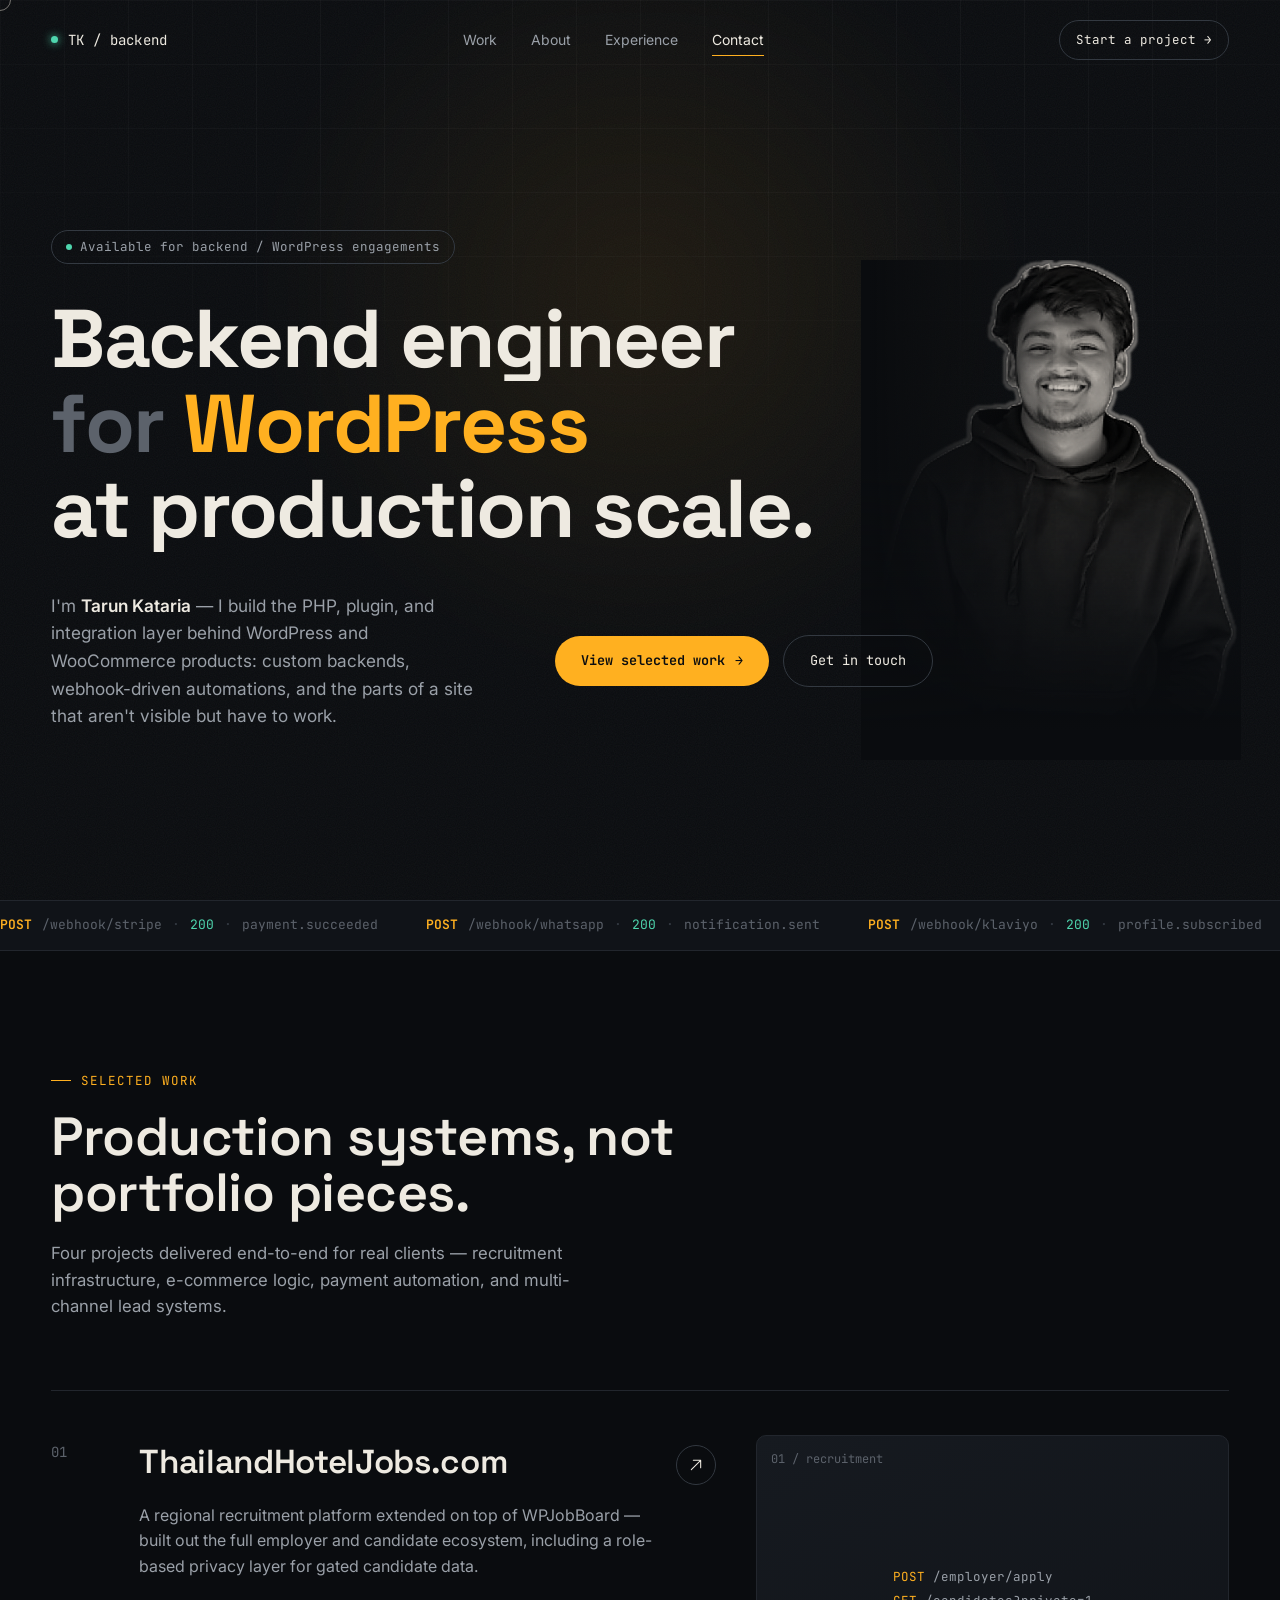
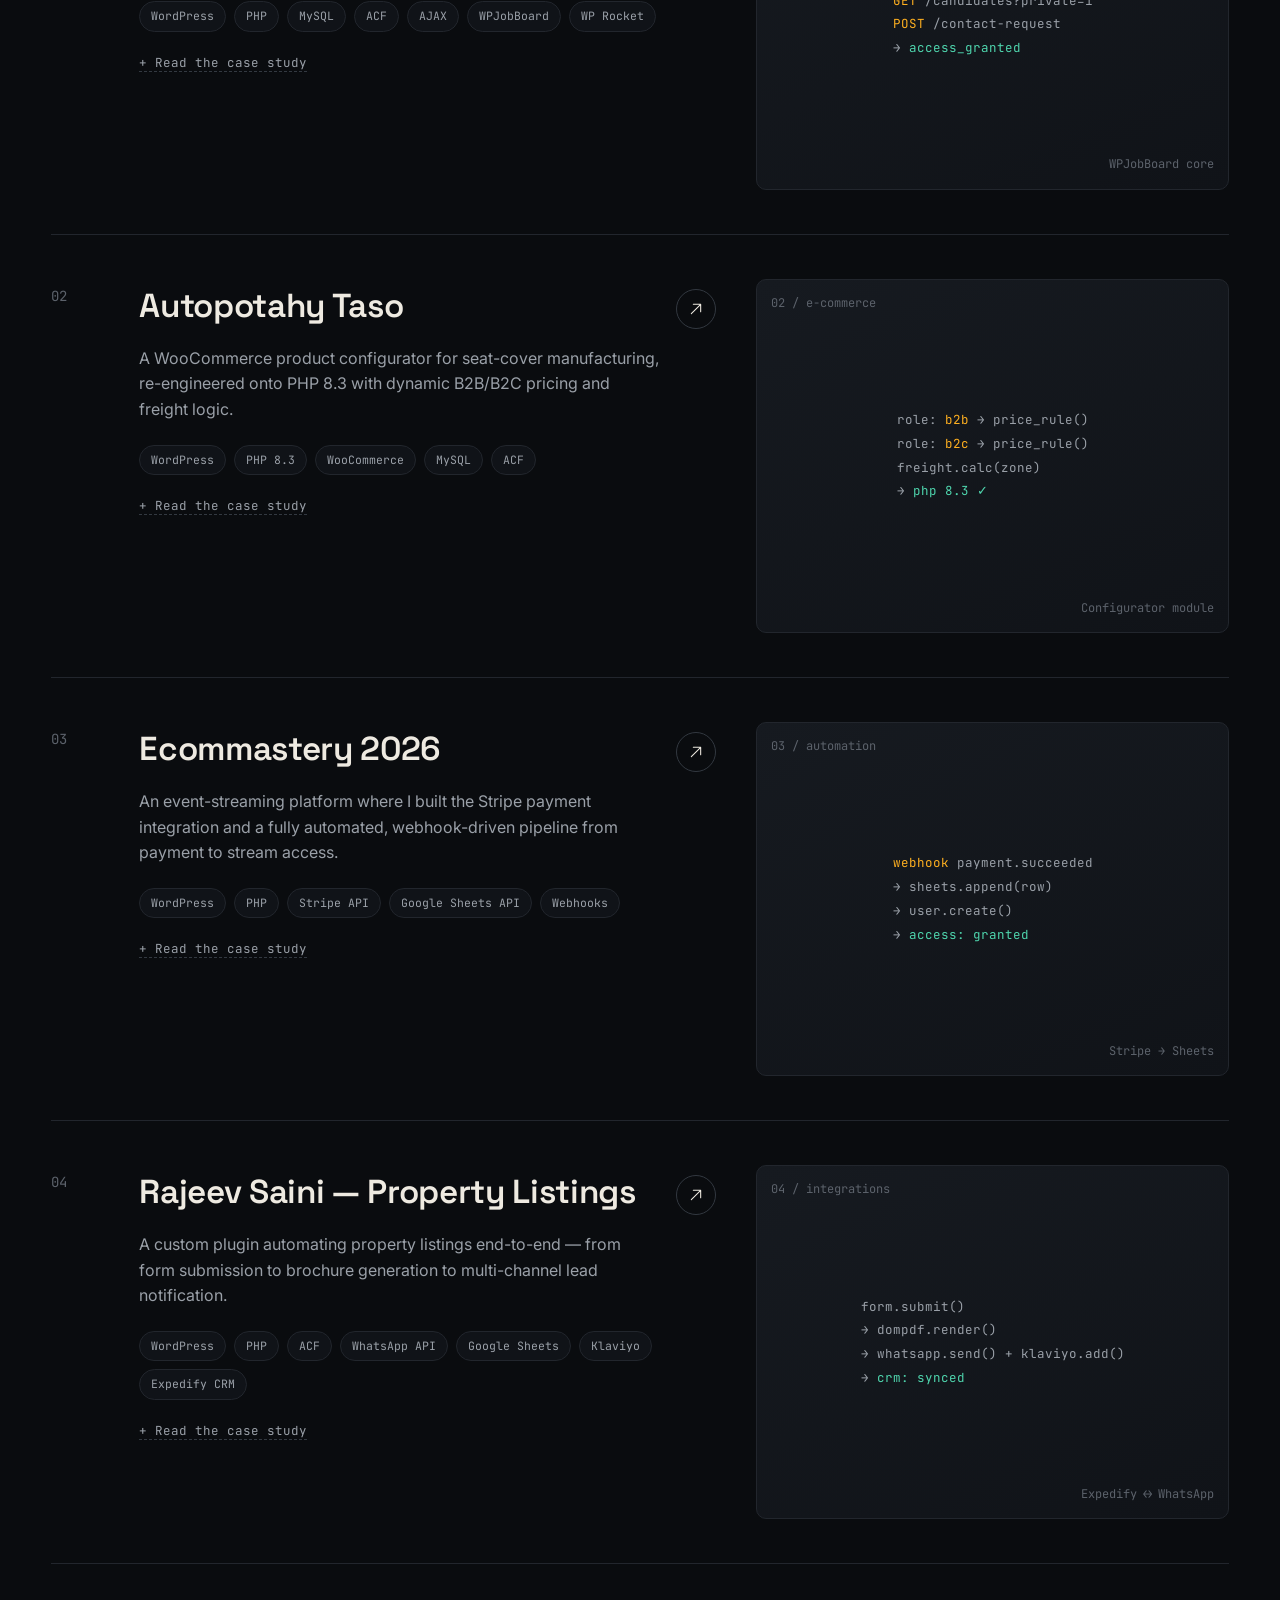
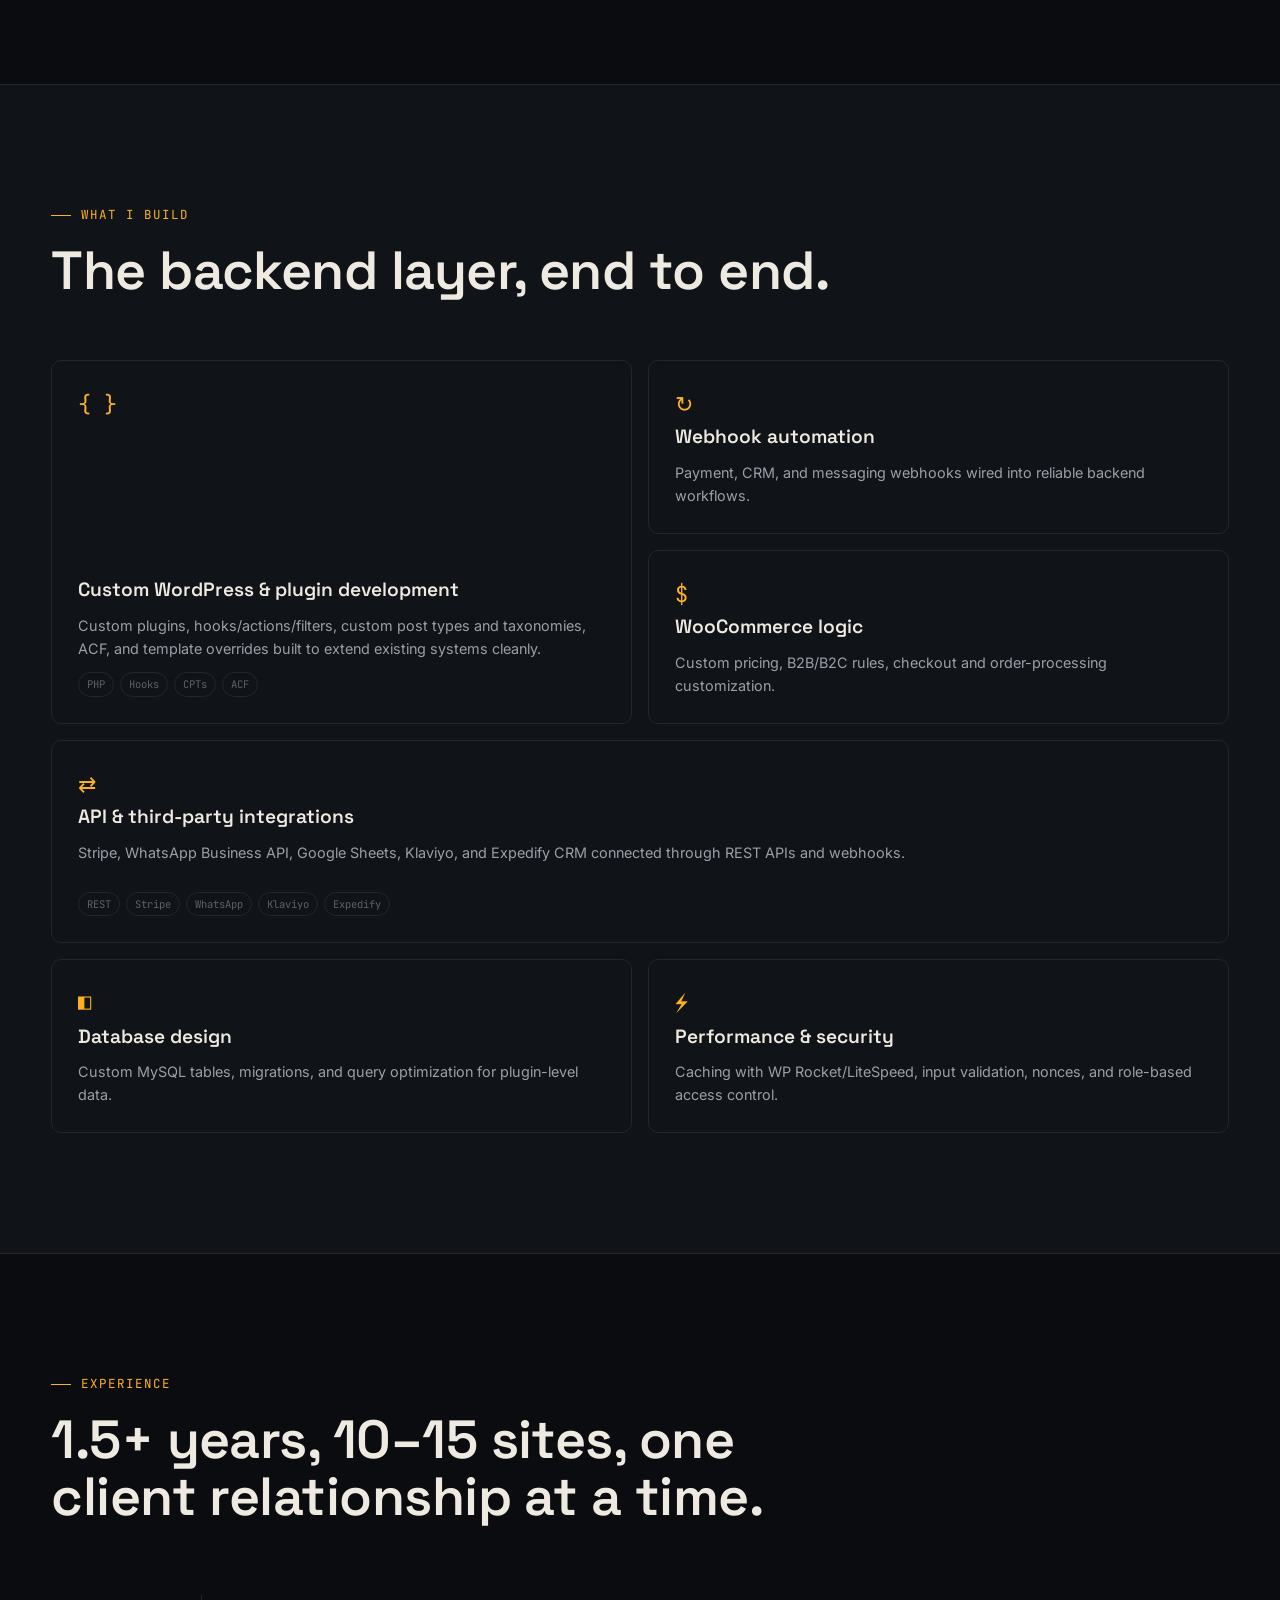
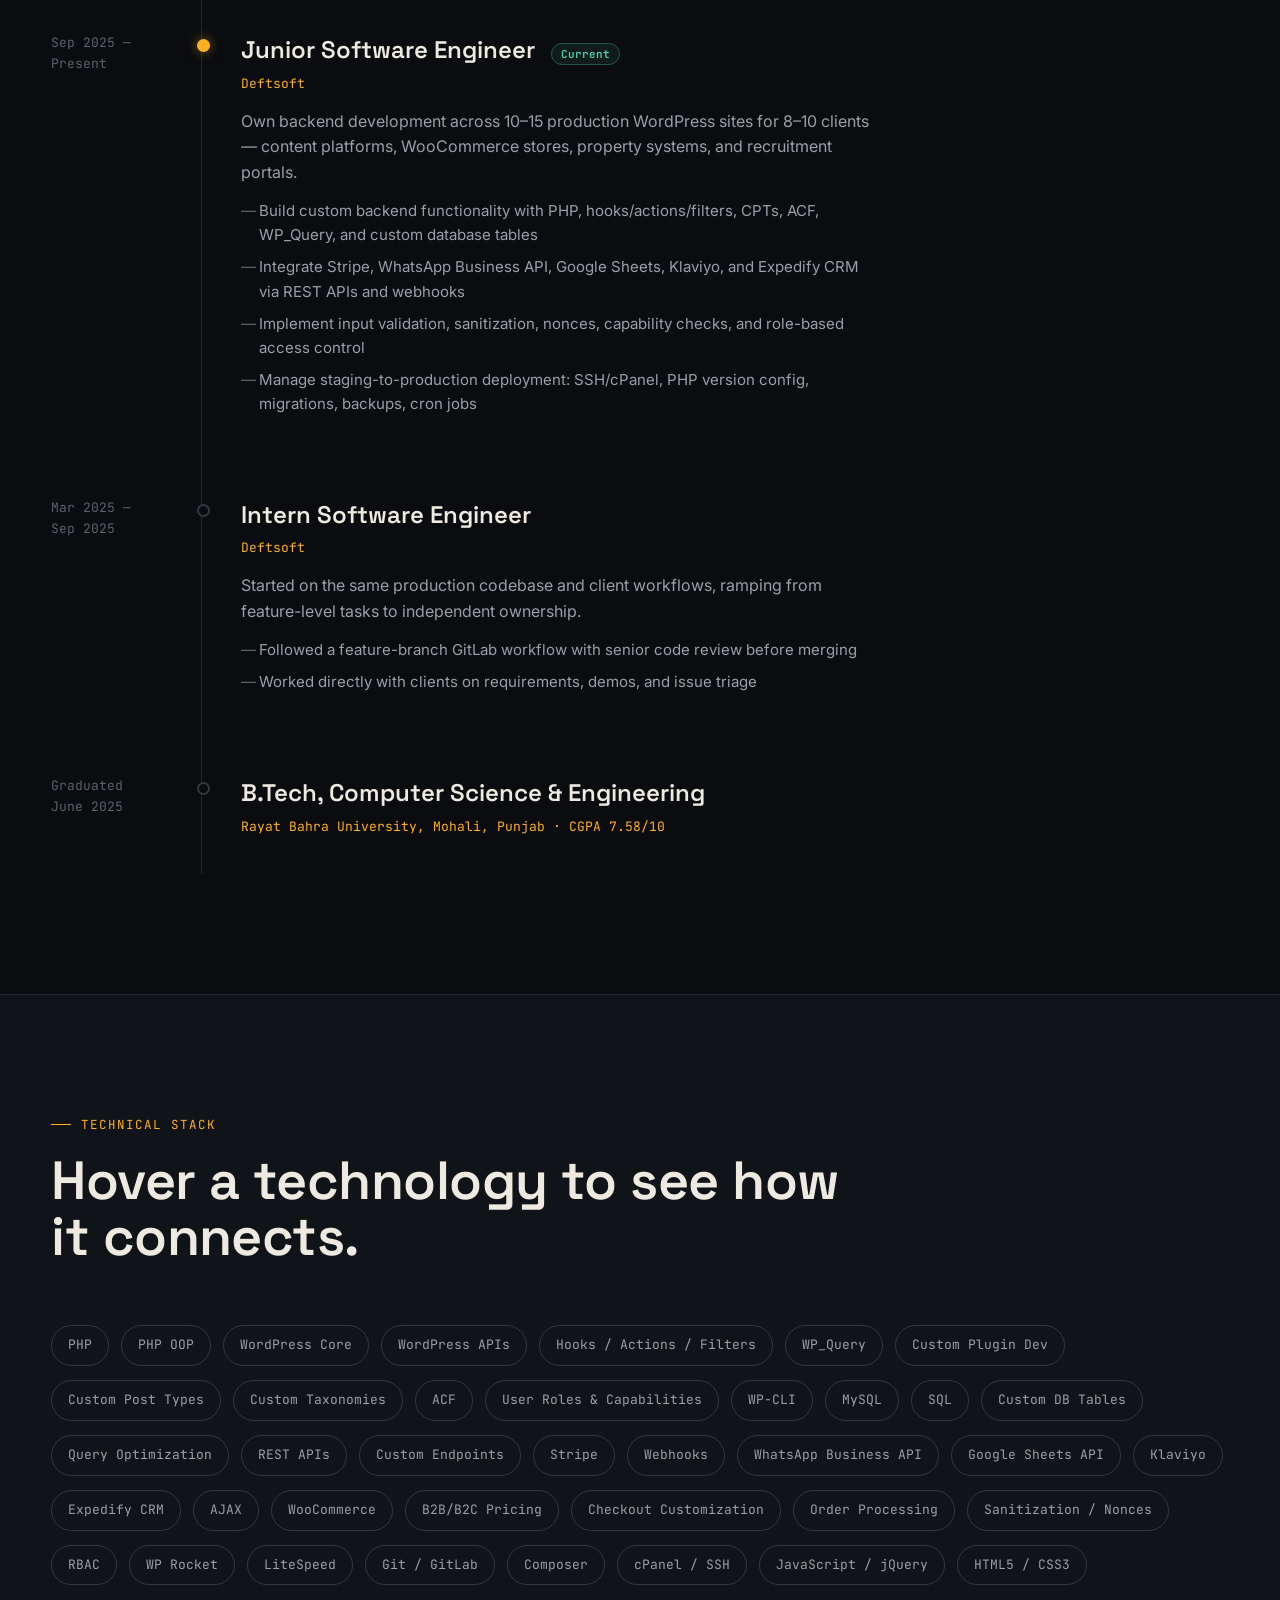
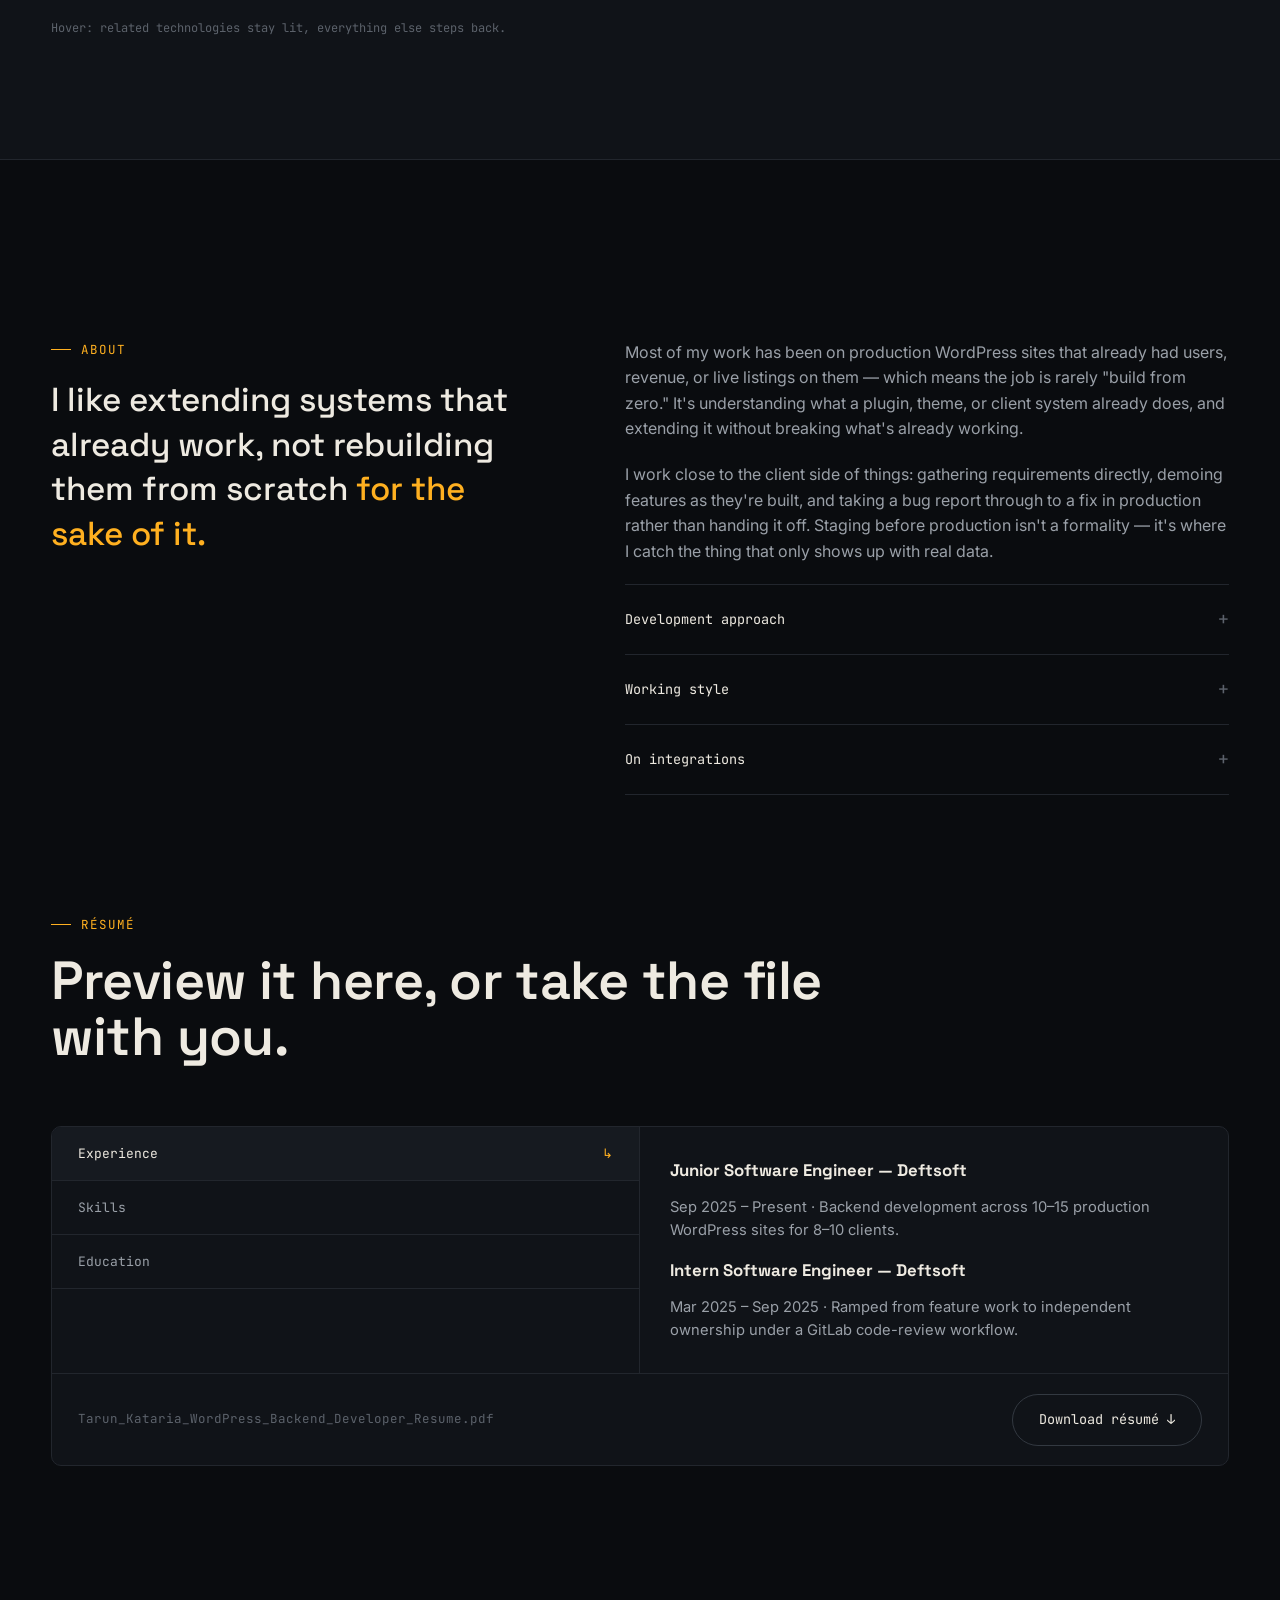
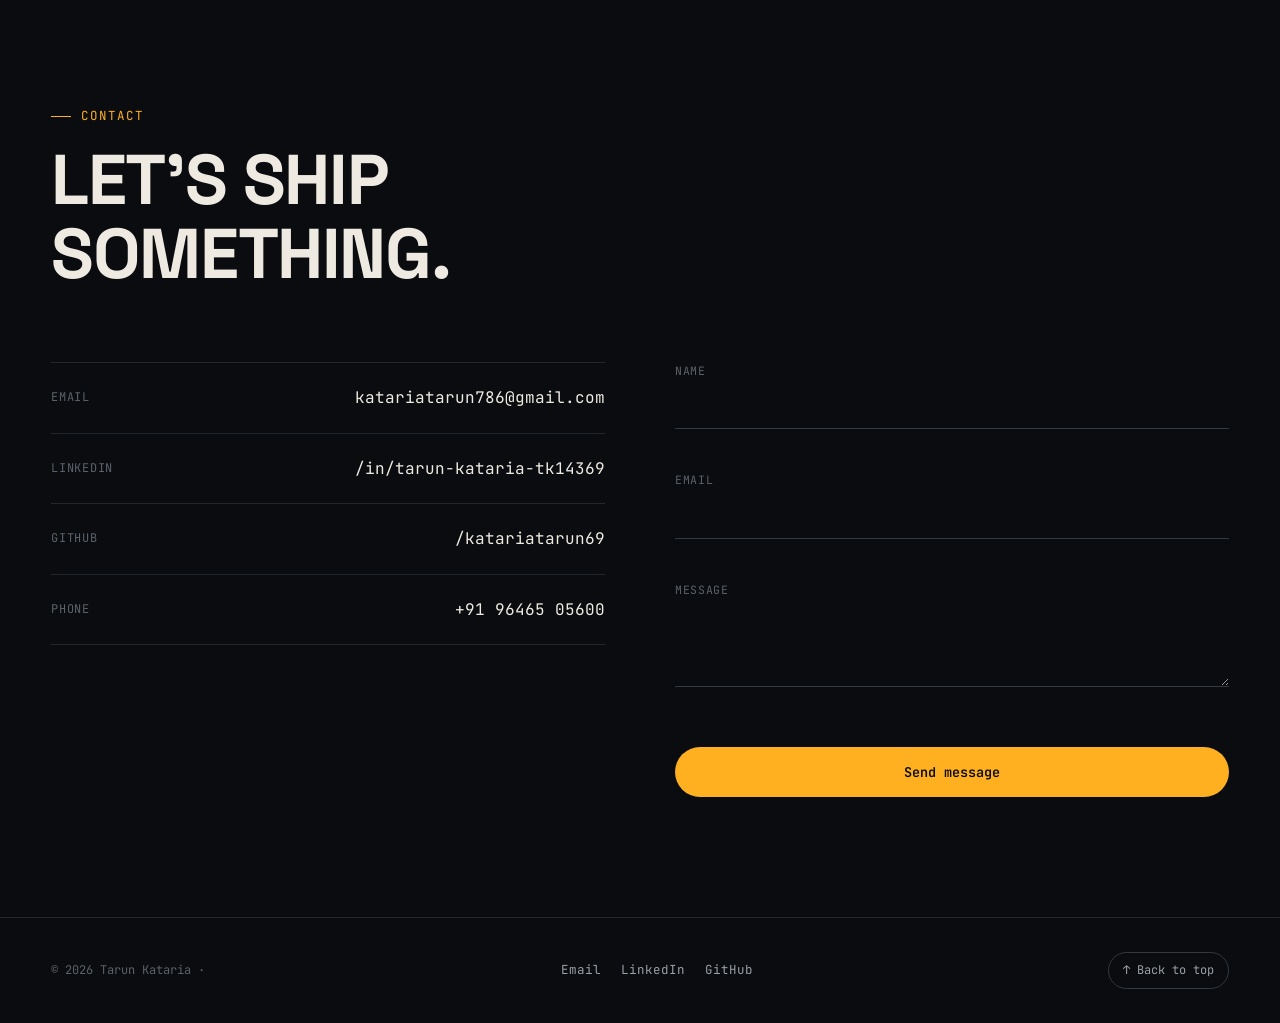
==== commit f61c4606: "Fix mobile UI: portrait visible on phones, hero stacks correctly, project grid tighter on small scre" ====
--- a/index.html
+++ b/index.html
@@ -611,7 +611,7 @@
 
 <footer>
   <div class="container">
-    <span class="footer-left">© 2026 Tarun Kataria · Built with semantic HTML, CSS &amp; vanilla JS</span>
+    <span class="footer-left">© 2026 Tarun Kataria · </span>
     <div class="footer-social">
       <a href="mailto:katariatarun786@gmail.com">Email</a>
       <a href="https://linkedin.com/in/tarun-kataria-tk14369" target="_blank" rel="noopener">LinkedIn</a>
--- a/style.css
+++ b/style.css
@@ -200,13 +200,40 @@
     linear-gradient(to left, transparent 48%, var(--bg) 98%);
 }
 @media (max-width:760px){
-  .hero-portrait{ width:52vw; right:-6%; bottom:-2%; opacity:0.7; }
-}
-@media (max-width:640px){
-  .hero-float{ display:none; }
-}
+  .hero-portrait{ width:52vw; right:-4%; bottom:-2%; opacity:0.65; }
+}
+/* On phones: show portrait above content instead of hiding it */
 @media (max-width:520px){
-  .hero-portrait{ display:none; }
+  .hero{
+    padding-top:90px;
+    padding-bottom:40px;
+  }
+  .hero .container{
+    display:flex;
+    flex-direction:column;
+    align-items:flex-start;
+  }
+  .hero-portrait{
+    position:relative;
+    right:auto;
+    bottom:auto;
+    width:56vw;
+    max-width:200px;
+    opacity:0.9;
+    margin-bottom:28px;
+    align-self:flex-end;
+    pointer-events:none;
+  }
+  .hero-portrait img{
+    -webkit-mask-image: linear-gradient(to bottom, #000 65%, transparent 98%);
+    mask-image: linear-gradient(to bottom, #000 65%, transparent 98%);
+    -webkit-mask-composite: source-over;
+    mask-composite: add;
+  }
+  .hero-content{
+    position:static;
+    width:100%;
+  }
 }
 .hero-status{
   display:inline-flex; align-items:center; gap:8px; font-family:var(--font-mono); font-size:12.5px;
@@ -228,6 +255,7 @@
 .hero h1 .accent-word{color:var(--accent); font-style:normal;}
 
 .hero-row{display:flex; gap:64px; margin-top:40px; flex-wrap:wrap;}
+@media (max-width:520px){ .hero-row{gap:28px; margin-top:28px;} }
 .hero-desc{max-width:440px; color:var(--text-dim); font-size:1.08rem;}
 .hero-desc strong{color:var(--text); font-weight:600;}
 
@@ -345,6 +373,10 @@
   .project-main{grid-template-columns:1fr;}
   .project-visual{order:-1; aspect-ratio:16/9;}
   .case-grid{grid-template-columns:1fr;}
+}
+@media (max-width:600px){
+  .project{grid-template-columns:40px 1fr; gap:16px; padding:32px 0;}
+  .project-num{font-size:12px;}
 }
 
 /* ============ CAPABILITIES BENTO ============ */
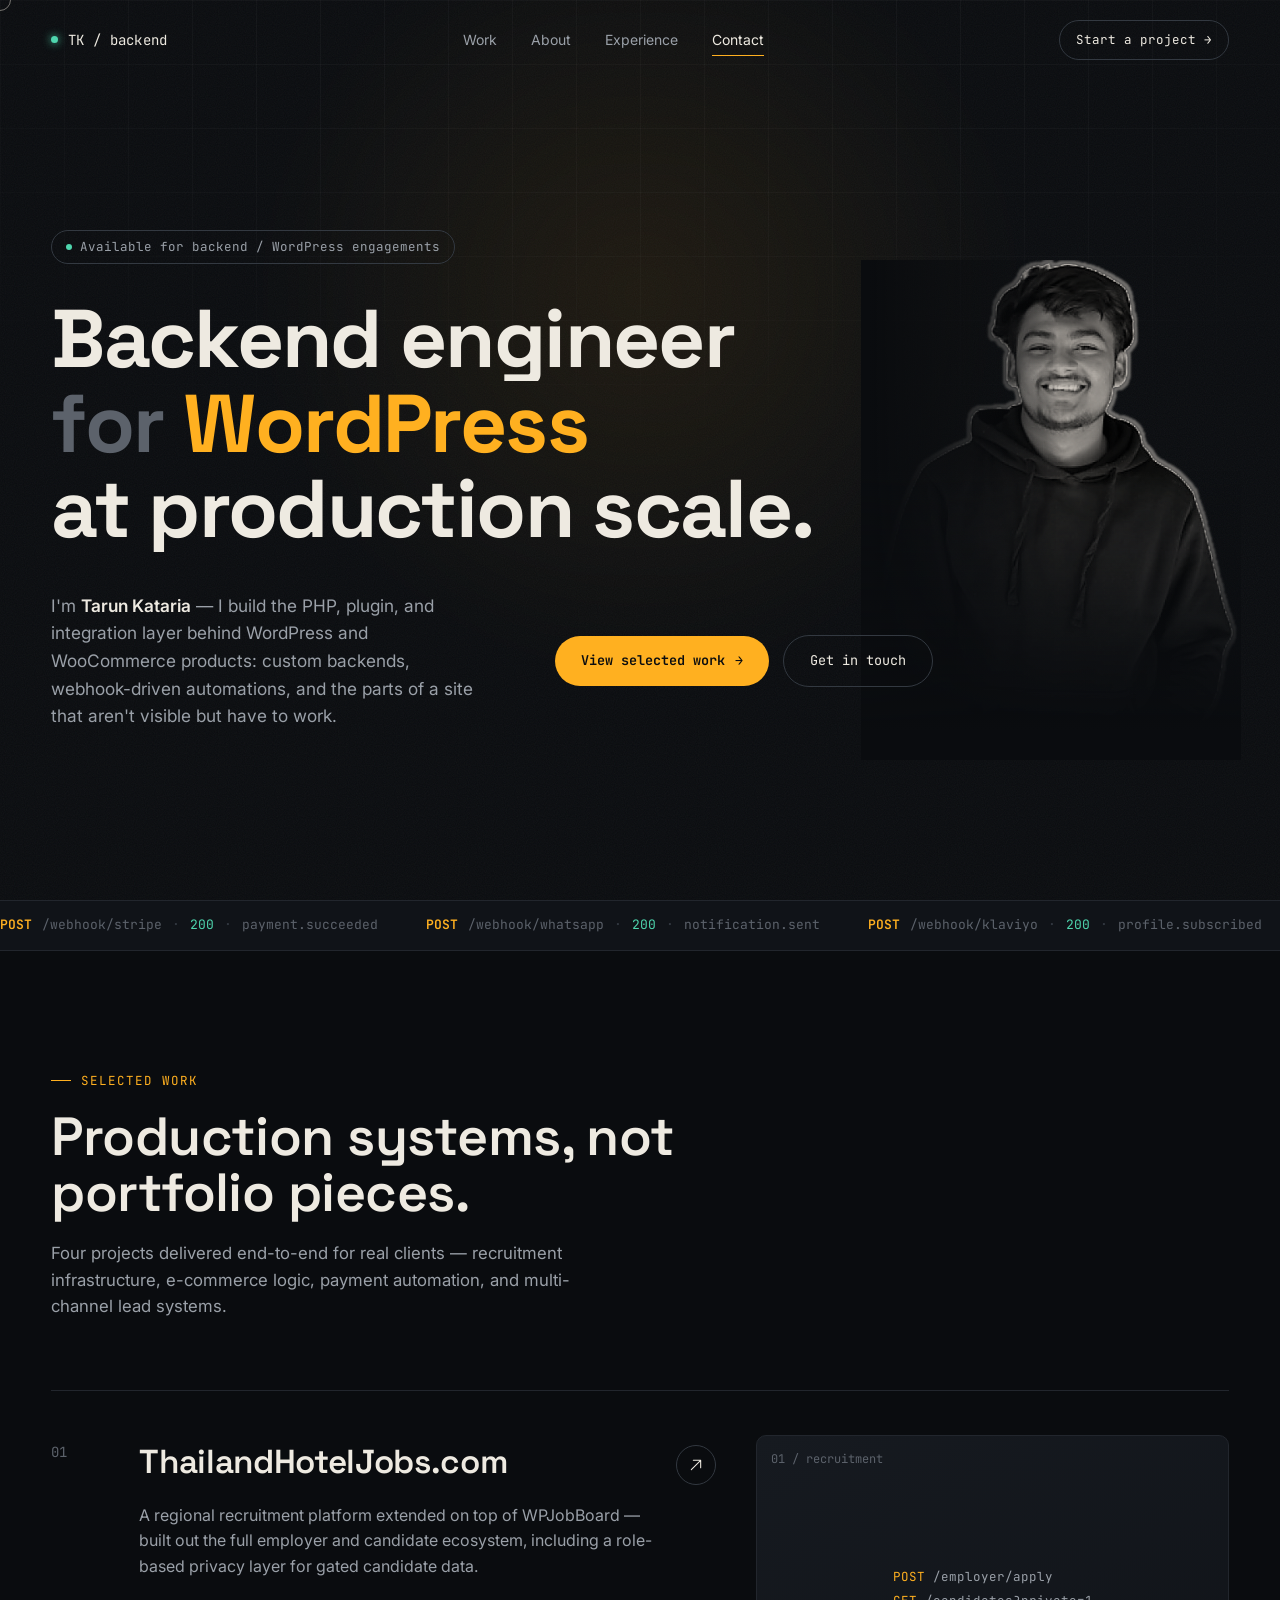
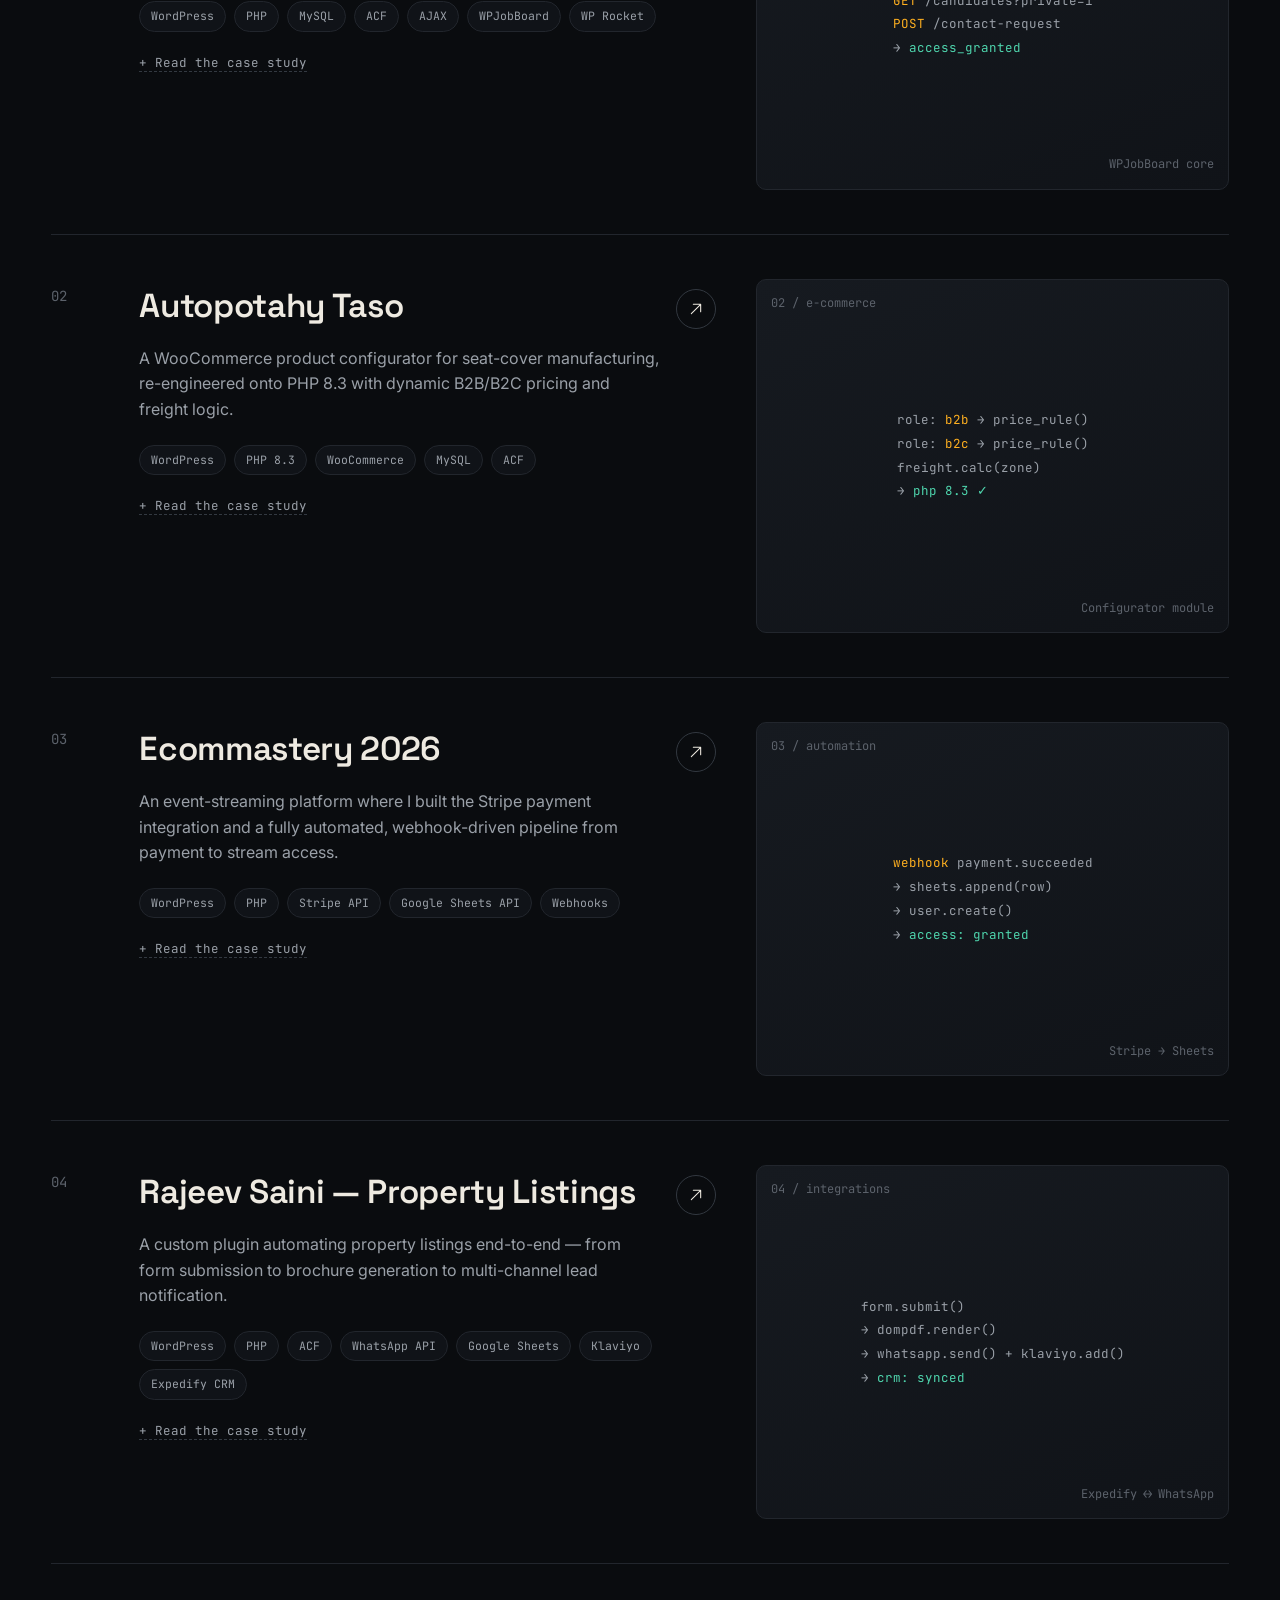
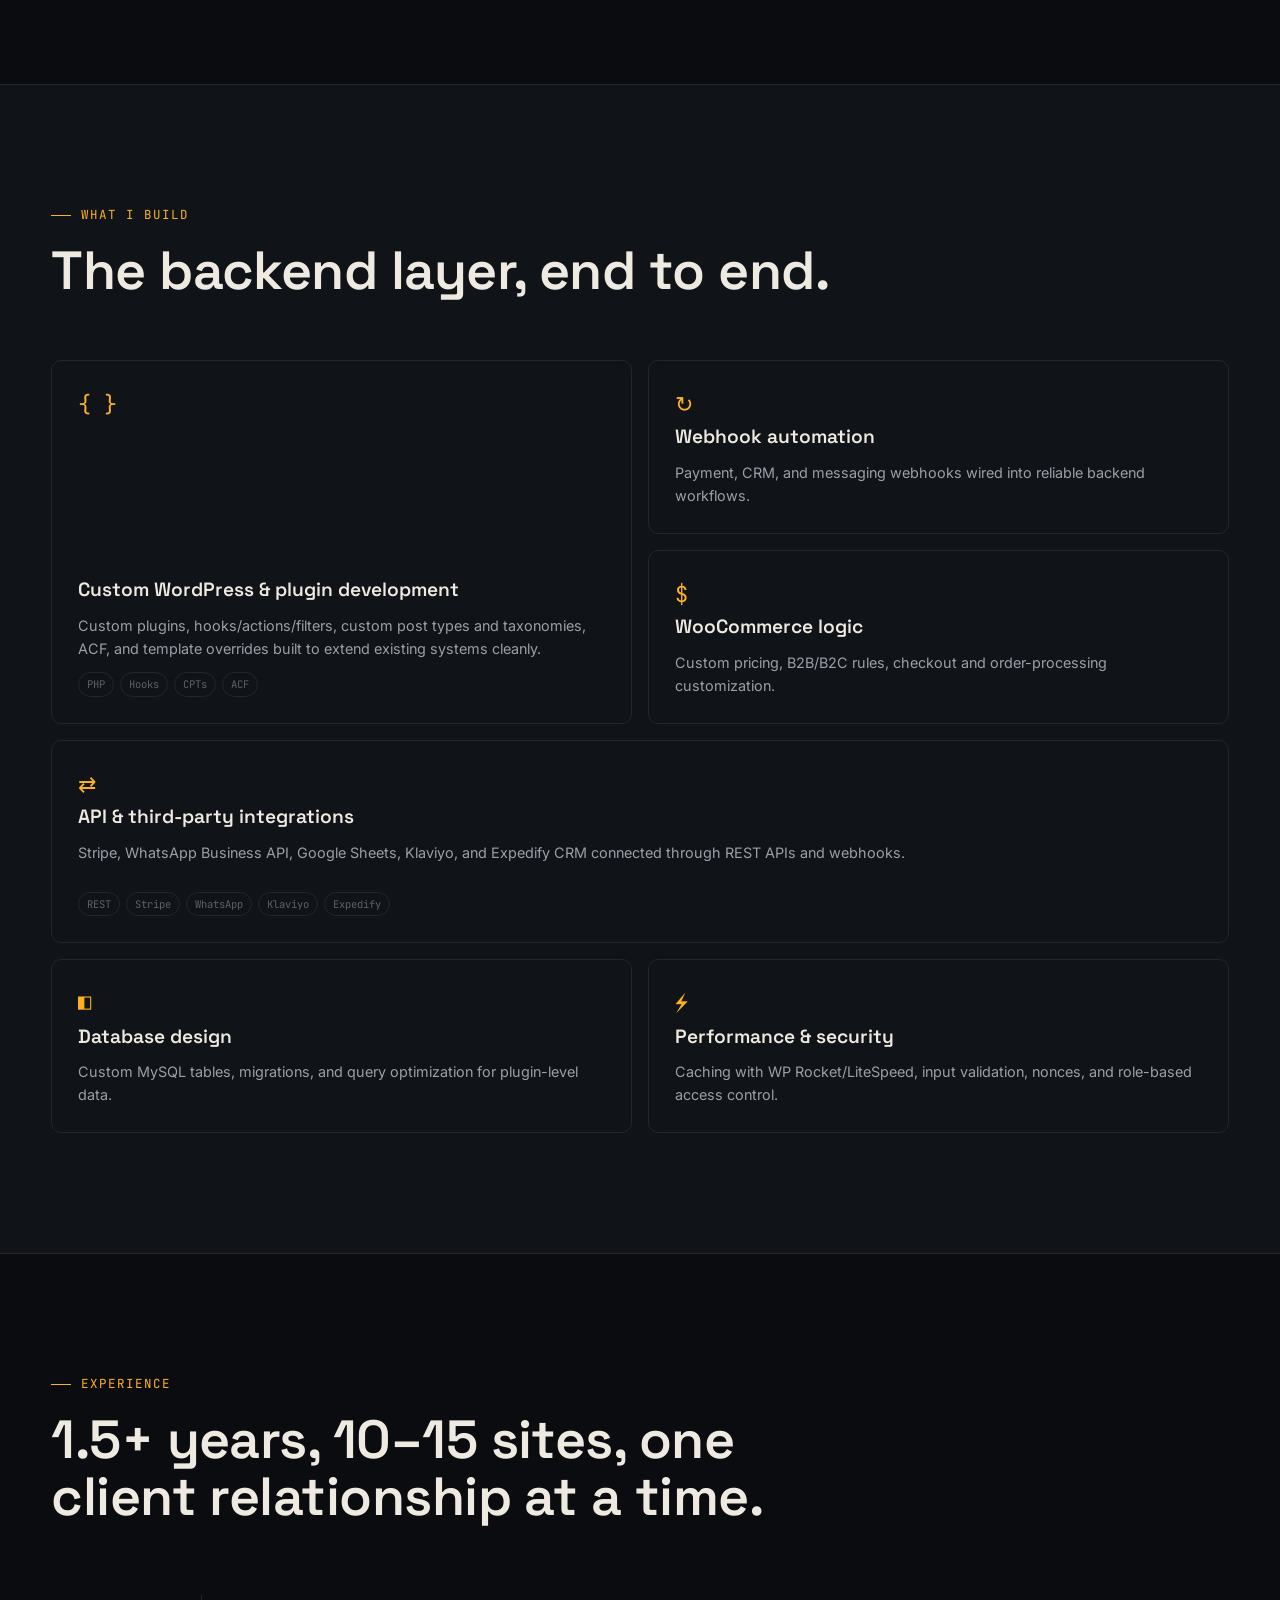
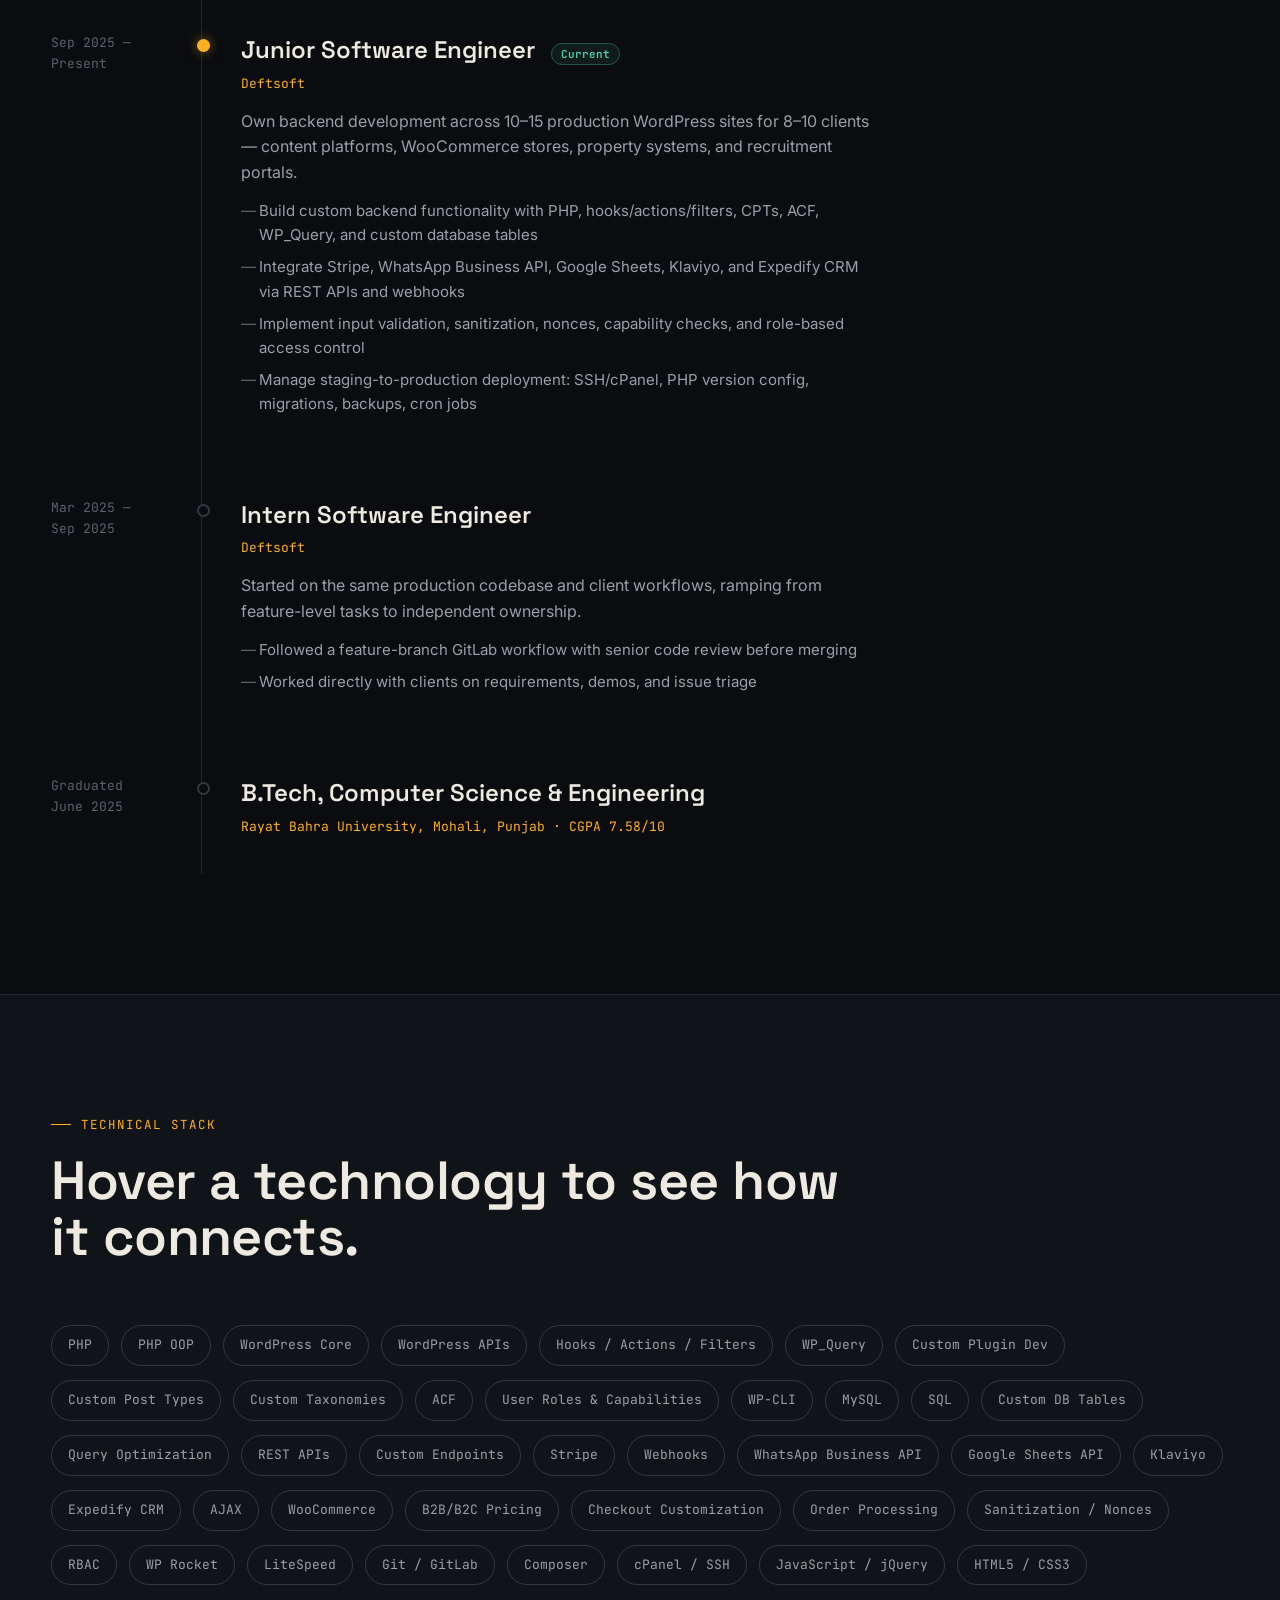
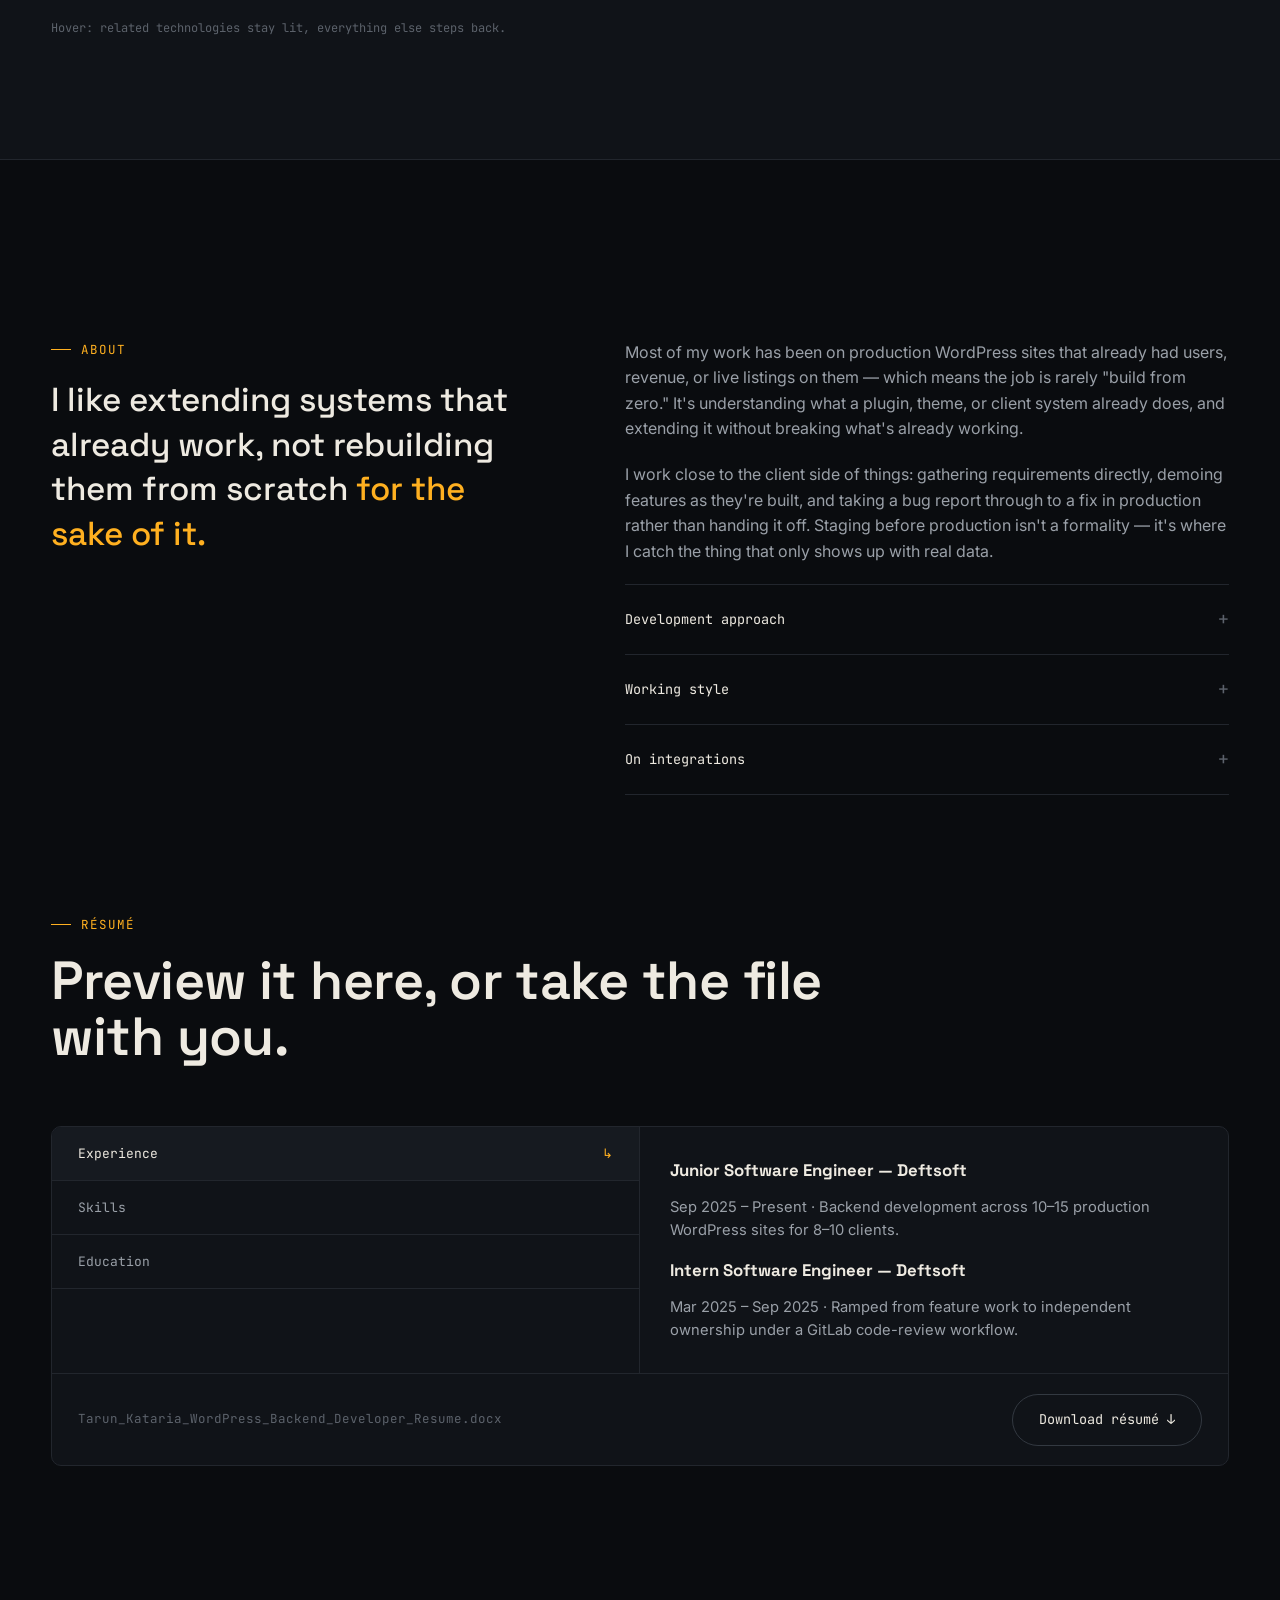
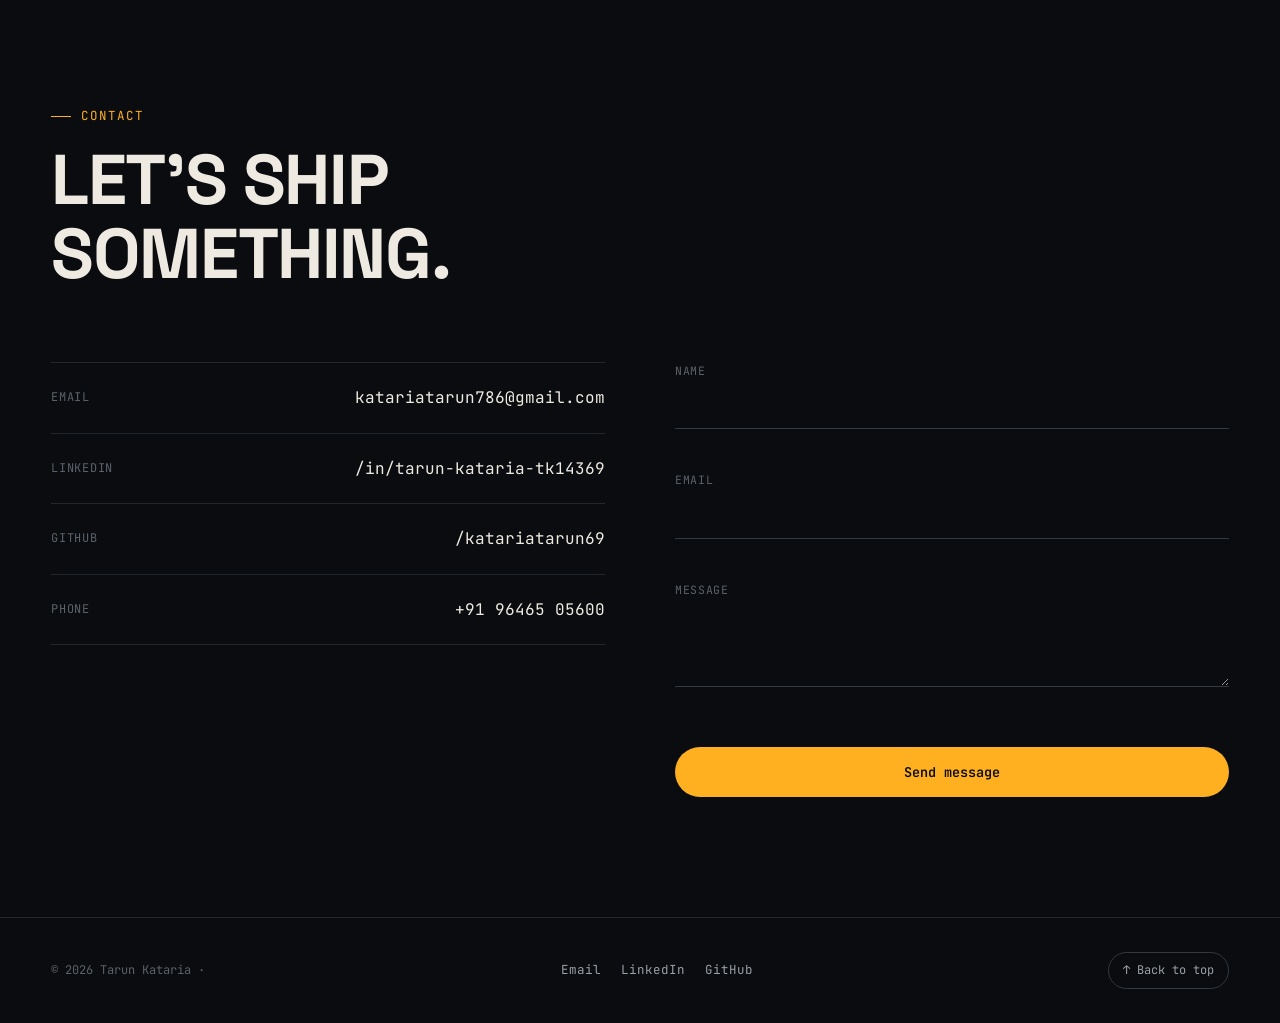
==== commit 6b205a1e: "fix: correct resume download link path and extension" ====
--- a/index.html
+++ b/index.html
@@ -552,8 +552,8 @@
         </div>
       </div>
       <div class="resume-download">
-        <span>Tarun_Kataria_WordPress_Backend_Developer_Resume.pdf</span>
-        <a href="Tarun_Kataria_WordPress_Backend_Developer_Resume.pdf" download class="btn btn-ghost">Download résumé ↓</a>
+        <span>Tarun_Kataria_WordPress_Backend_Developer_Resume.docx</span>
+        <a href="assets/Tarun_Kataria_WordPress_Backend_Developer_Resume.docx" download class="btn btn-ghost">Download résumé ↓</a>
       </div>
     </div>
   </div>
--- a/style.css
+++ b/style.css
@@ -200,40 +200,17 @@
     linear-gradient(to left, transparent 48%, var(--bg) 98%);
 }
 @media (max-width:760px){
-  .hero-portrait{ width:52vw; right:-4%; bottom:-2%; opacity:0.65; }
-}
-/* On phones: show portrait above content instead of hiding it */
-@media (max-width:520px){
-  .hero{
-    padding-top:90px;
-    padding-bottom:40px;
-  }
-  .hero .container{
-    display:flex;
-    flex-direction:column;
-    align-items:flex-start;
-  }
-  .hero-portrait{
-    position:relative;
-    right:auto;
-    bottom:auto;
-    width:56vw;
-    max-width:200px;
-    opacity:0.9;
-    margin-bottom:28px;
-    align-self:flex-end;
-    pointer-events:none;
-  }
-  .hero-portrait img{
-    -webkit-mask-image: linear-gradient(to bottom, #000 65%, transparent 98%);
-    mask-image: linear-gradient(to bottom, #000 65%, transparent 98%);
-    -webkit-mask-composite: source-over;
-    mask-composite: add;
-  }
-  .hero-content{
-    position:static;
-    width:100%;
-  }
+  .hero-portrait{ width:48vw; right:-3%; bottom:-2%; opacity:0.6; }
+}
+/* Tablets mid-range: shrink further */
+@media (max-width:640px){
+  .hero-portrait{ width:44vw; opacity:0.45; }
+  .hero-float{ display:none; }
+}
+/* Phones: hide portrait cleanly, focus on text */
+@media (max-width:600px){
+  .hero-portrait{ display:none; }
+  .hero{ padding-top:100px; padding-bottom:60px; }
 }
 .hero-status{
   display:inline-flex; align-items:center; gap:8px; font-family:var(--font-mono); font-size:12.5px;
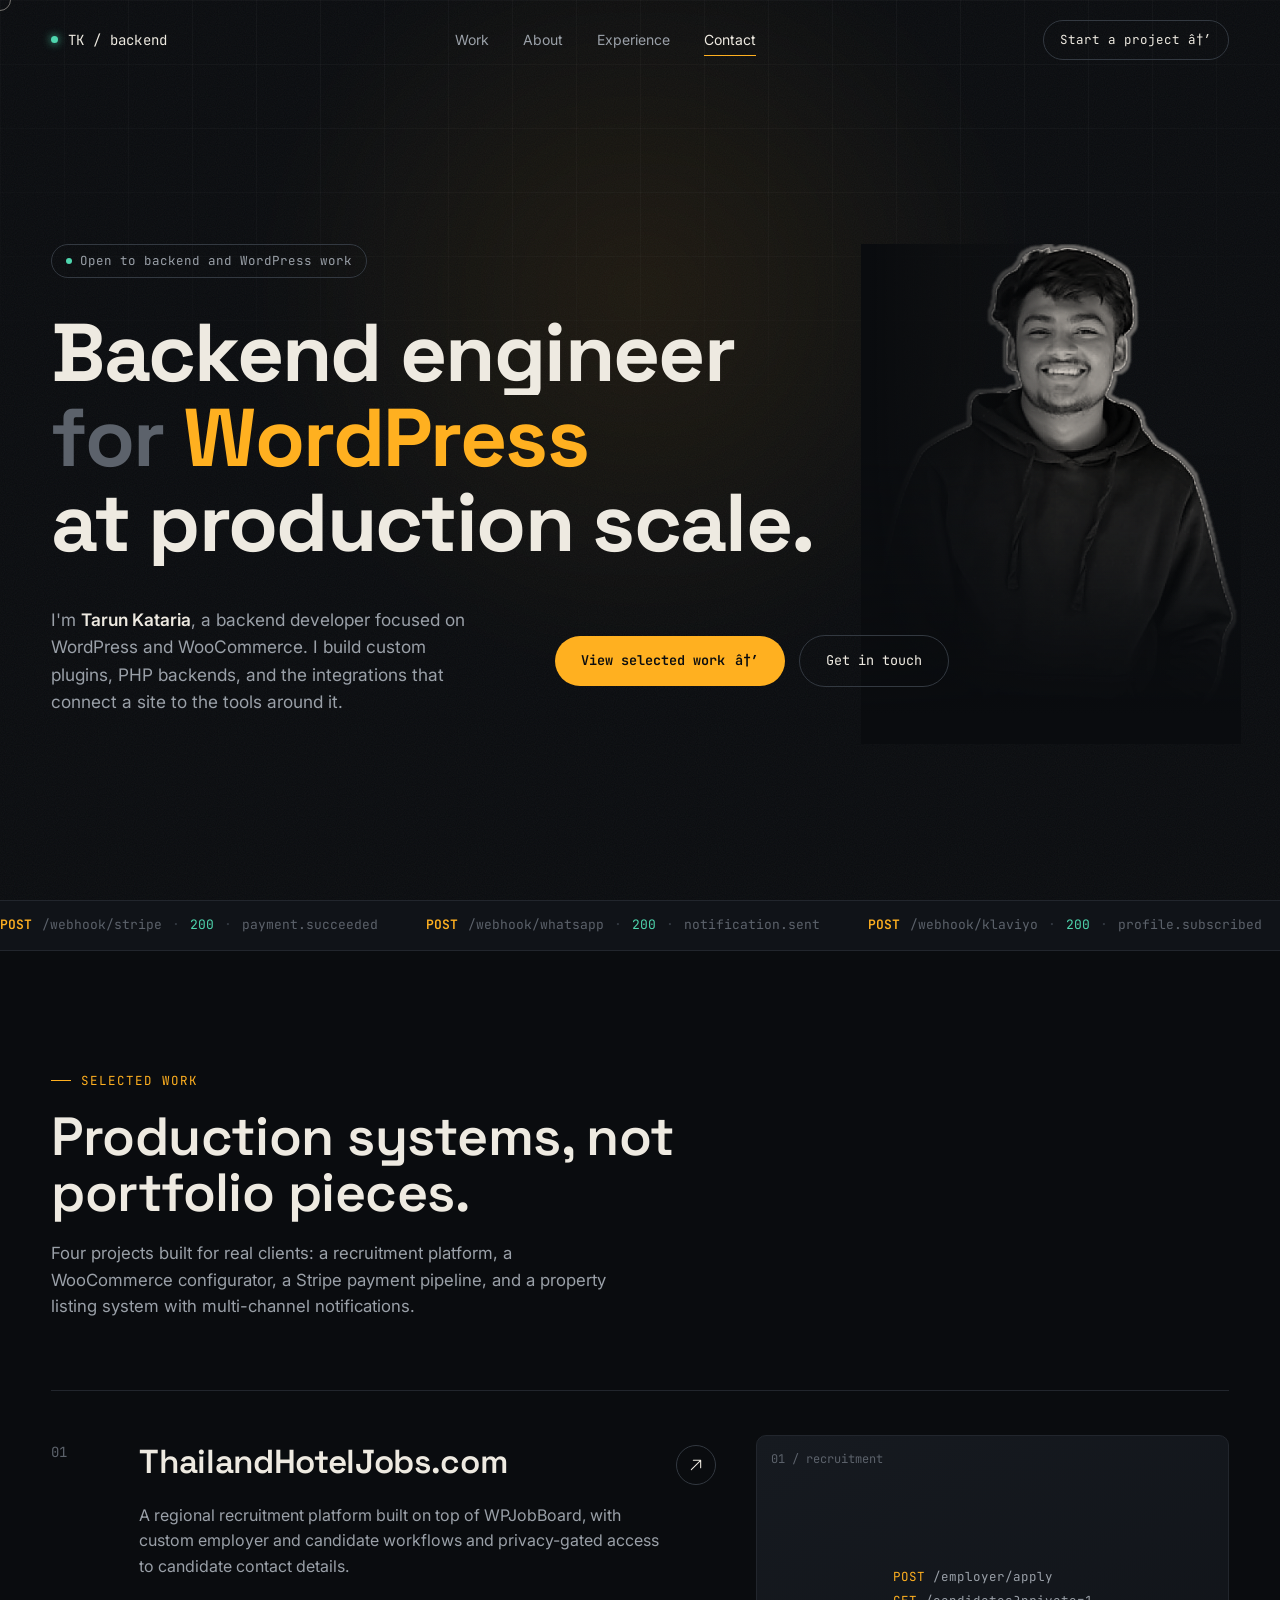
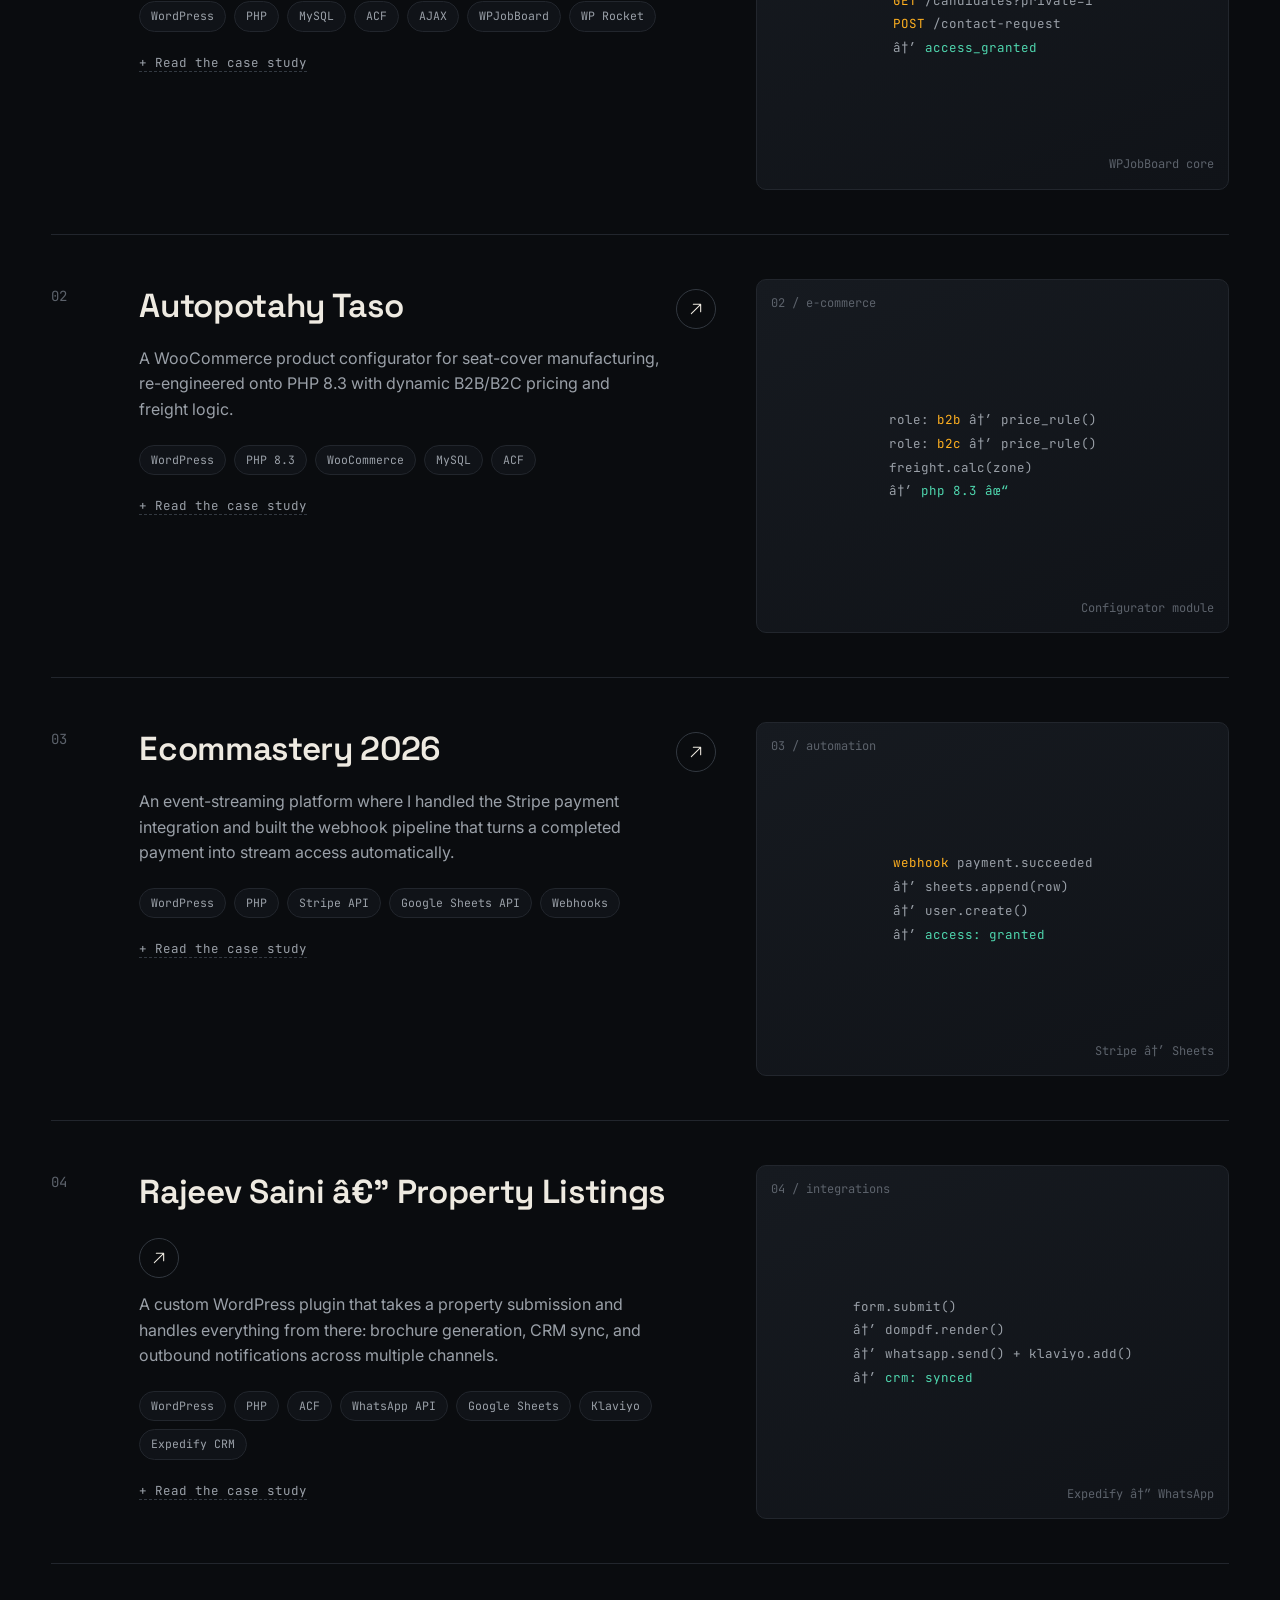
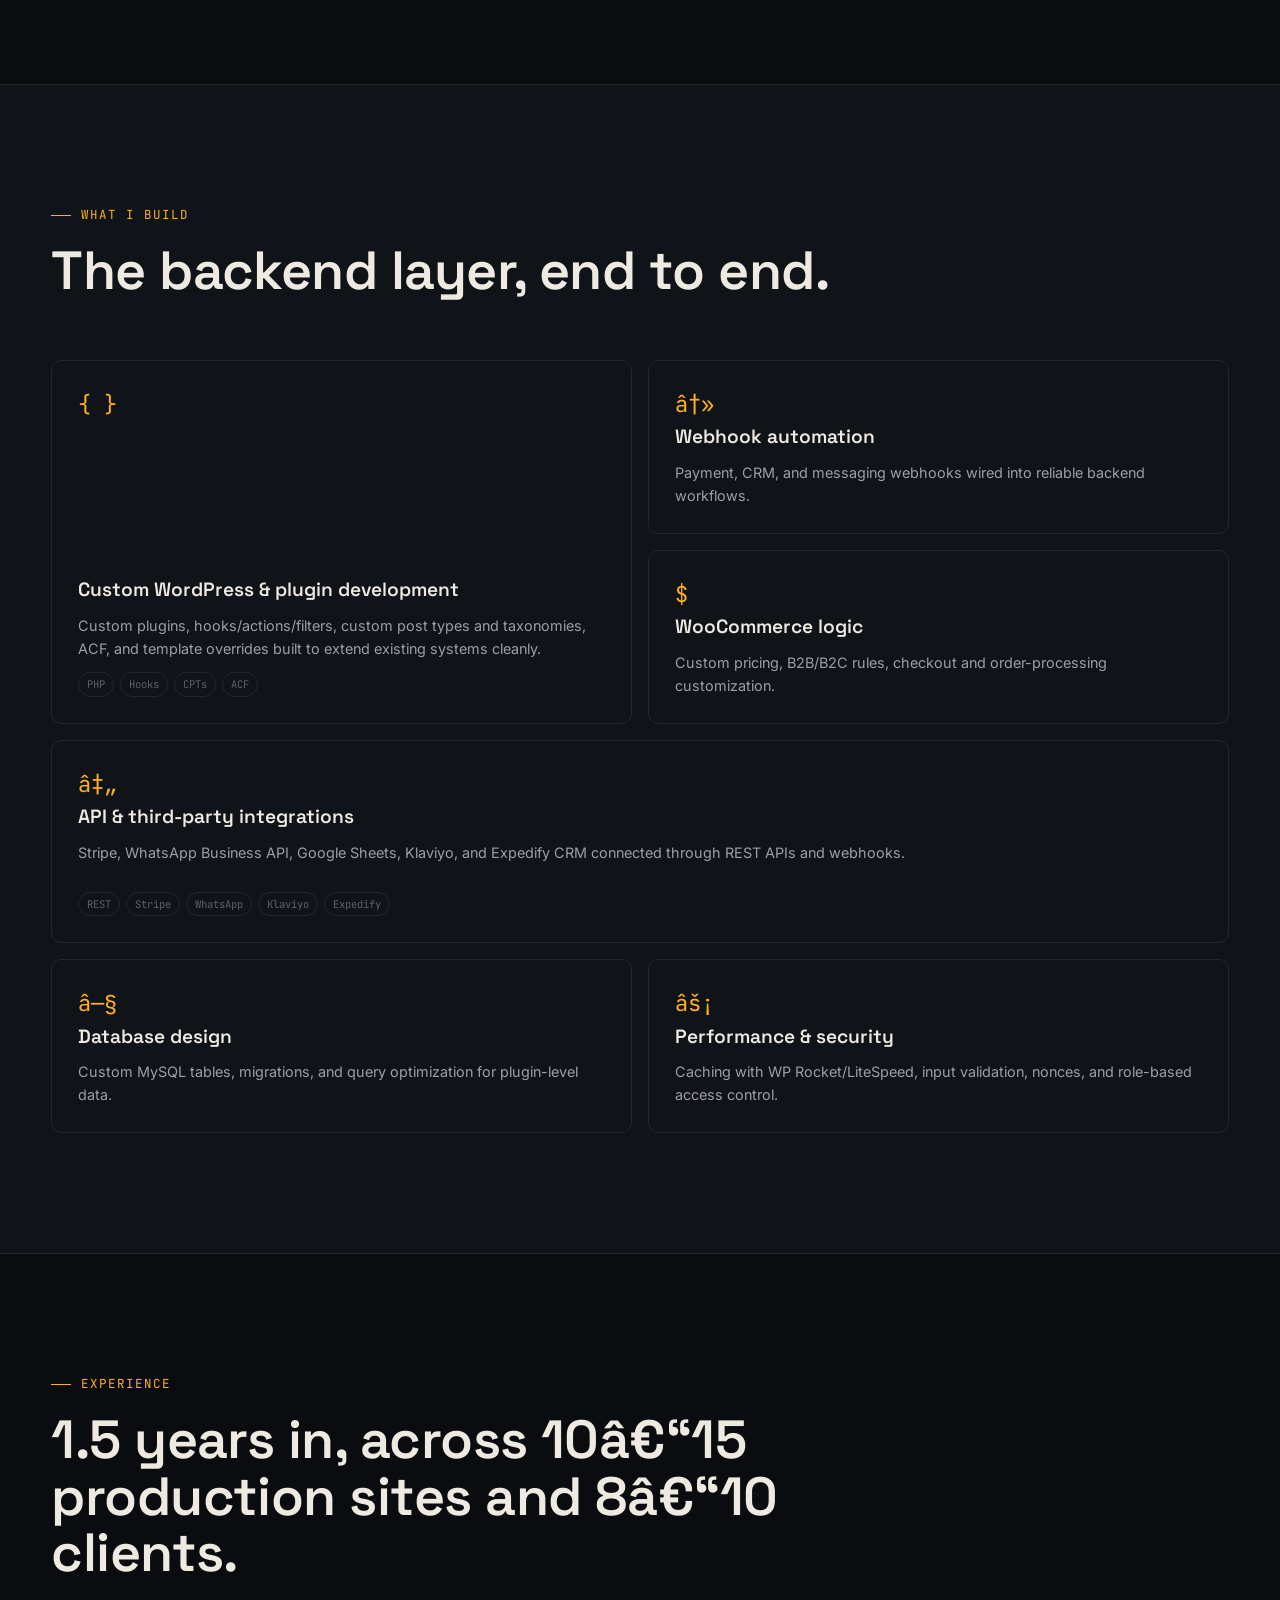
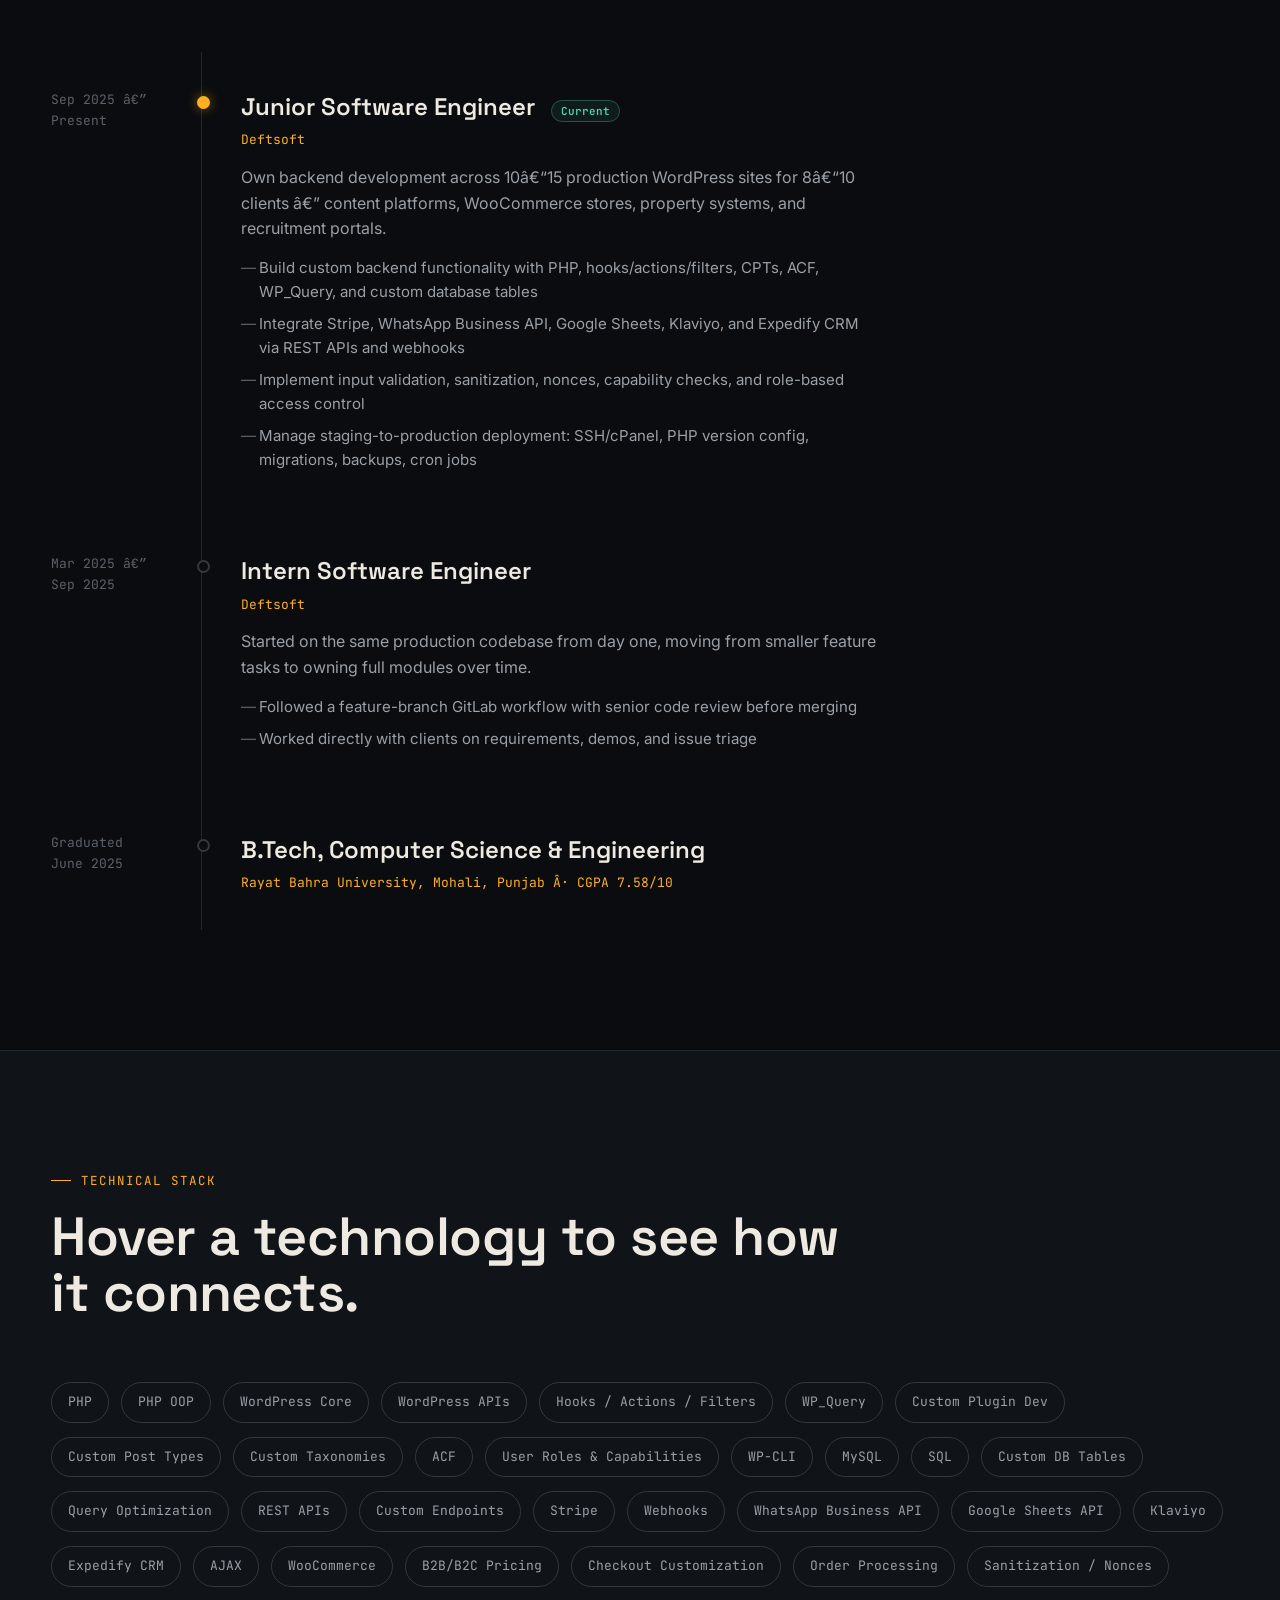
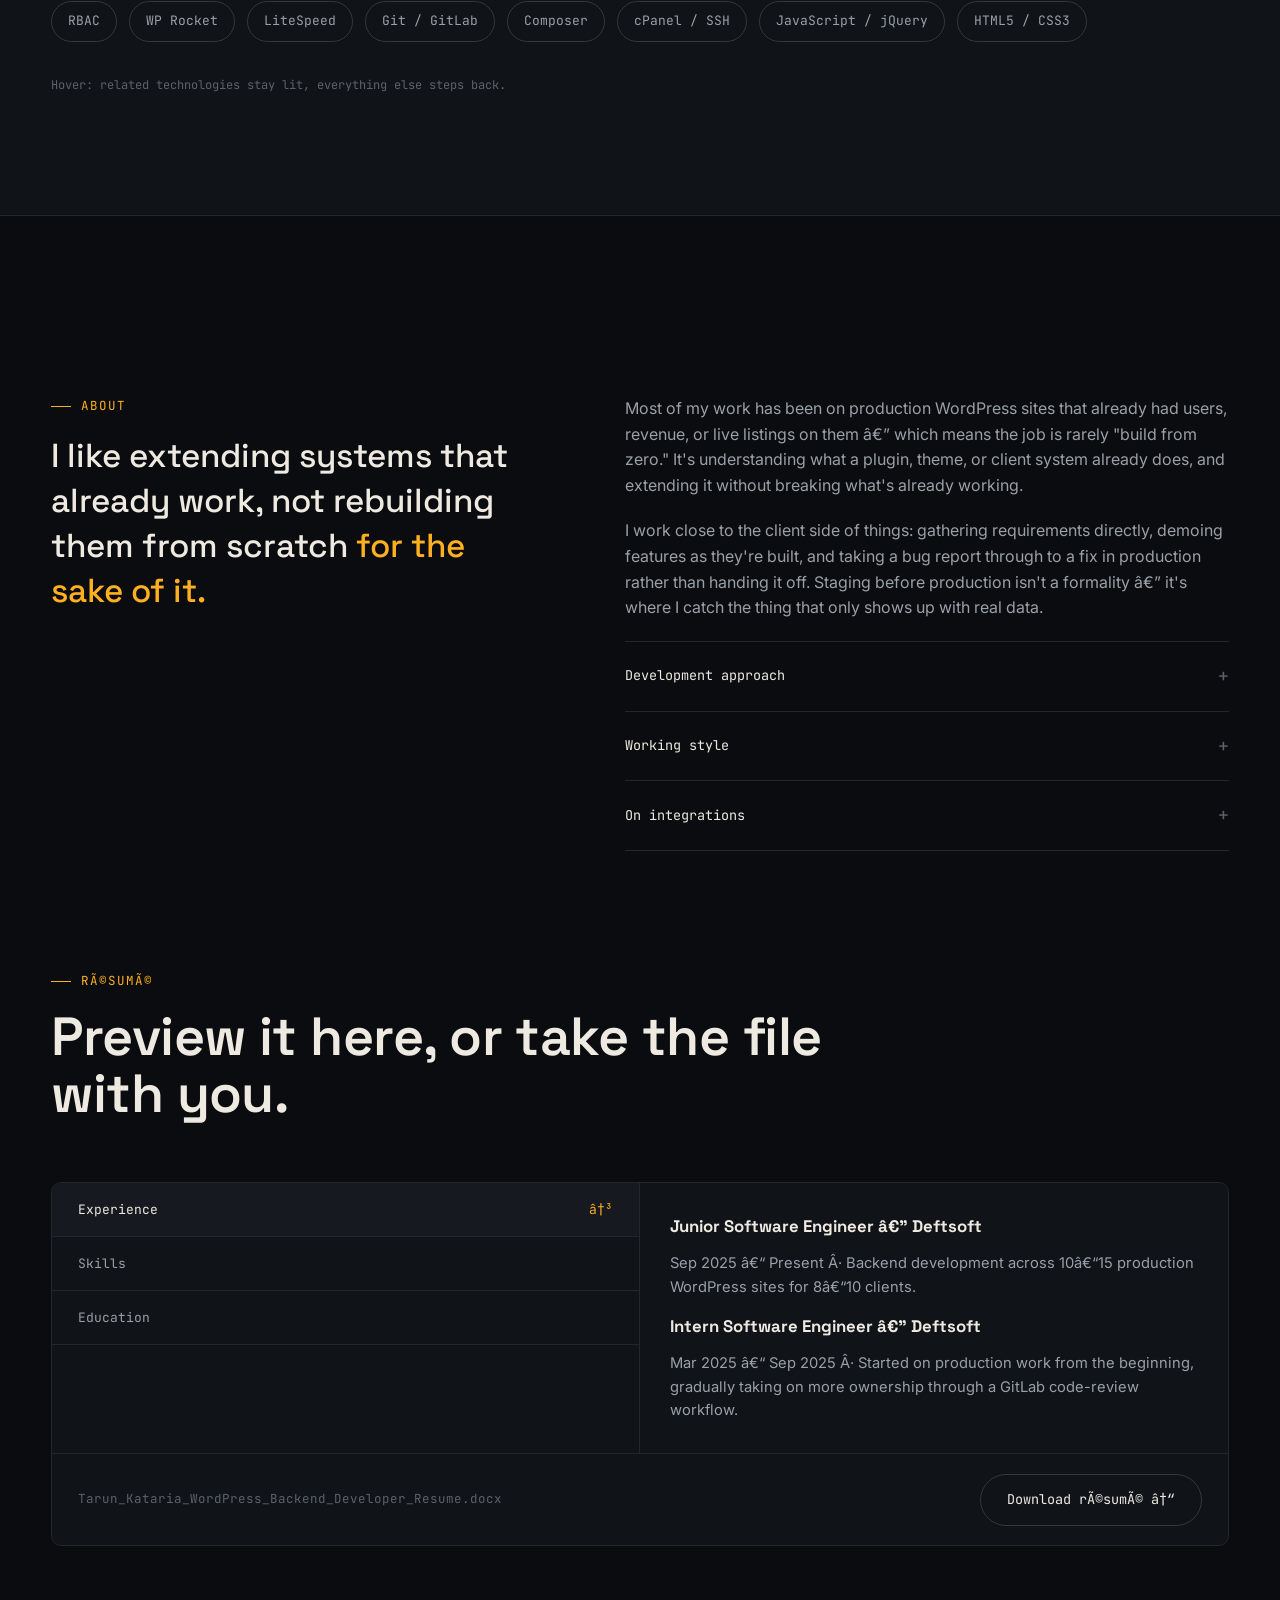
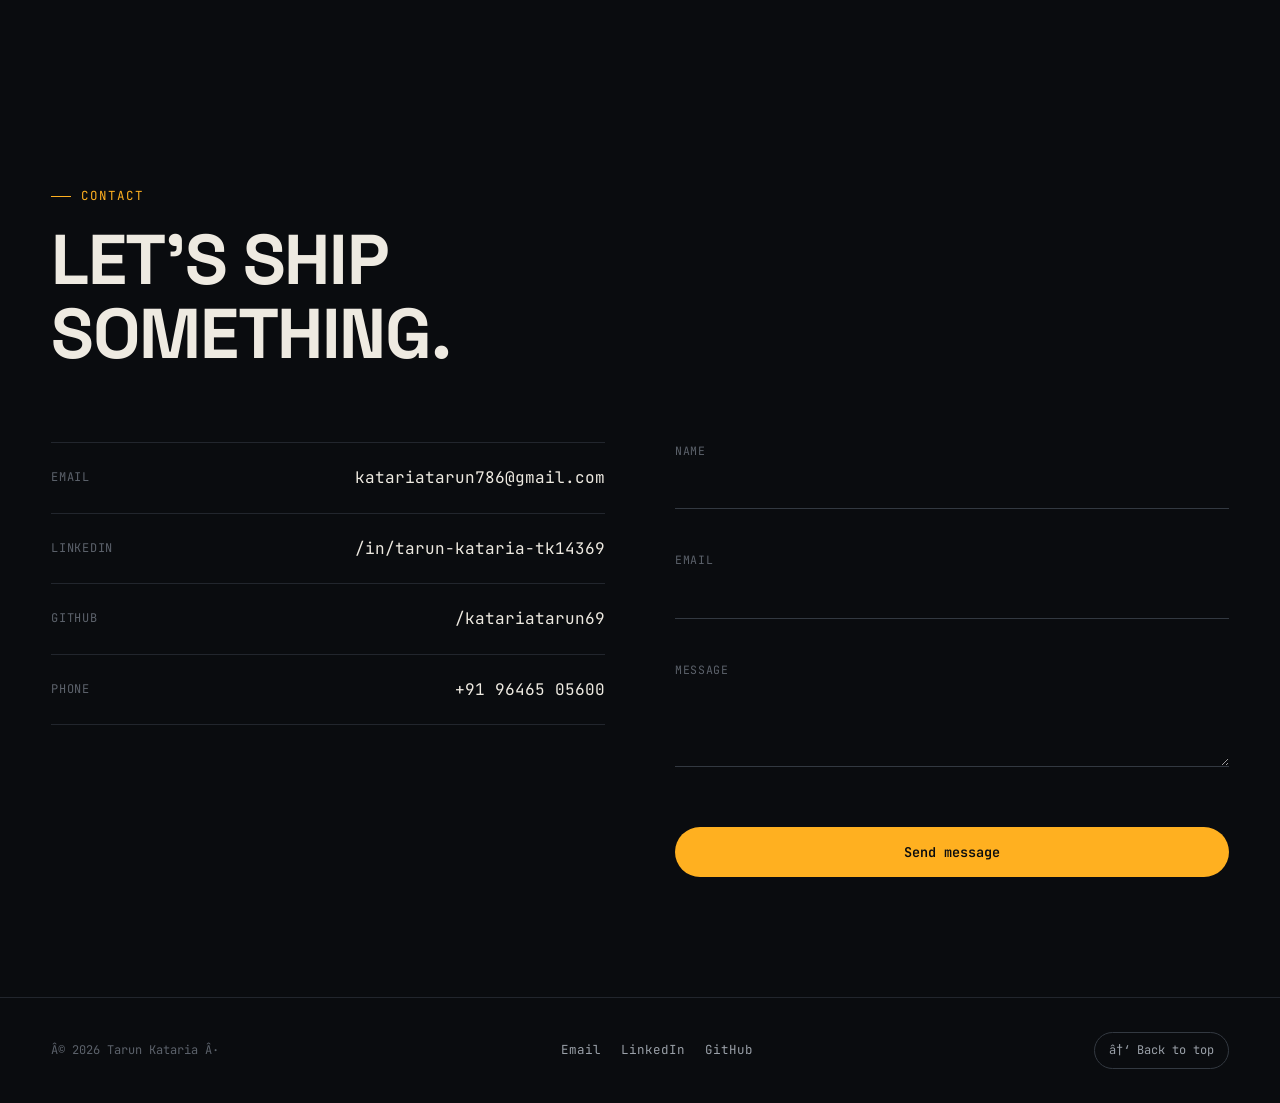
==== commit 49147262: "UpdatedContent to sound natural" ====
--- a/index.html
+++ b/index.html
@@ -1,10 +1,10 @@
 <!DOCTYPE html>
 <html lang="en">
 <head>
-<meta charset="UTF-8">
+<meta charset=git "UTF-8">
 <meta name="viewport" content="width=device-width, initial-scale=1.0">
 <title>Tarun Kataria — WordPress Backend Developer</title>
-<meta name="description" content="Tarun Kataria — WordPress Backend Developer specializing in PHP, custom plugins, WooCommerce and webhook-driven integrations.">
+<meta name="description" content="Tarun Kataria is a WordPress backend developer specializing in PHP, custom plugins, WooCommerce, and webhook-driven integrations.">
 <link rel="preconnect" href="https://fonts.googleapis.com">
 <link rel="preconnect" href="https://fonts.gstatic.com" crossorigin>
 <link href="https://fonts.googleapis.com/css2?family=Space+Grotesk:wght@400..700&family=Inter:wght@400;500;600&family=JetBrains+Mono:wght@400;500&display=swap" rel="stylesheet">
@@ -59,7 +59,7 @@
     <div class="hero-float" style="bottom:10%; right:7%; animation-delay:2s;" aria-hidden="true">status: 200</div> -->
 
     <div class="hero-content">
-      <div class="hero-status"><span class="dot"></span> Available for backend / WordPress engagements</div>
+      <div class="hero-status"><span class="dot"></span> Open to backend and WordPress work</div>
 
       <h1>
         <span class="line"><span>Backend engineer</span></span>
@@ -69,7 +69,7 @@
 
       <div class="hero-row">
         <p class="hero-desc">
-          I'm <strong>Tarun Kataria</strong> — I build the PHP, plugin, and integration layer behind WordPress and WooCommerce products: custom backends, webhook-driven automations, and the parts of a site that aren't visible but have to work.
+          I'm <strong>Tarun Kataria</strong>, a backend developer focused on WordPress and WooCommerce. I build custom plugins, PHP backends, and the integrations that connect a site to the tools around it.
         </p>
         <div class="hero-actions" style="margin-top:0;">
           <a href="#work" class="btn btn-primary">View selected work <span class="btn-arrow">→</span></a>
@@ -91,7 +91,7 @@
     <div class="reveal">
       <div class="eyebrow">Selected work</div>
       <h2 class="section-title">Production systems, not portfolio pieces.</h2>
-      <p class="section-sub">Four projects delivered end-to-end for real clients — recruitment infrastructure, e-commerce logic, payment automation, and multi-channel lead systems.</p>
+      <p class="section-sub">Four projects built for real clients: a recruitment platform, a WooCommerce configurator, a Stripe payment pipeline, and a property listing system with multi-channel notifications.</p>
     </div>
 
     <div class="work-list">
@@ -105,7 +105,7 @@
               <h3 class="project-name">ThailandHotelJobs.com</h3>
               <div class="project-arrow" aria-hidden="true"><svg width="16" height="16" viewBox="0 0 24 24" fill="none"><path d="M5 19L19 5M19 5H8M19 5V16" stroke-width="1.6" stroke-linecap="round" stroke-linejoin="round"/></svg></div>
             </div>
-            <p class="project-desc">A regional recruitment platform extended on top of WPJobBoard — built out the full employer and candidate ecosystem, including a role-based privacy layer for gated candidate data.</p>
+            <p class="project-desc">A regional recruitment platform built on top of WPJobBoard, with custom employer and candidate workflows and privacy-gated access to candidate contact details.</p>
             <div class="project-stack">
               <span class="tag">WordPress</span><span class="tag">PHP</span><span class="tag">MySQL</span><span class="tag">ACF</span><span class="tag">AJAX</span><span class="tag">WPJobBoard</span><span class="tag">WP Rocket</span>
             </div>
@@ -121,7 +121,7 @@
                   </div>
                   <div class="case-block">
                     <h4>Solution</h4>
-                    <p>Extended WPJobBoard with a custom PHP layer covering both sides of the marketplace, rather than replacing the plugin outright — preserving its existing listing/search engine while adding the missing workflow logic on top.</p>
+                    <p>Extended WPJobBoard with a custom PHP layer covering both sides of the marketplace. The goal was to keep the plugin's existing listing and search intact while adding the workflow logic that wasn't there.</p>
                   </div>
                   <div class="case-block">
                     <h4>What I built</h4>
@@ -134,7 +134,7 @@
                   </div>
                   <div class="case-block">
                     <h4>Result</h4>
-                    <p>Shipped through staging to production in direct collaboration with UI/UX and QA, with the privacy-gated contact-request flow becoming the core differentiator of the platform.</p>
+                    <p>Shipped from staging to production working alongside UI/UX and QA. The privacy-gated contact request system ended up being the feature that set the platform apart.</p>
                   </div>
                 </div>
               </div>
@@ -174,7 +174,7 @@
                 <div class="case-grid">
                   <div class="case-block">
                     <h4>Problem</h4>
-                    <p>A medium-complexity custom configurator broke under PHP 8.3 — deprecated functions and compatibility issues — while the client also needed evolving B2B/B2C pricing rules and freight logic layered on top of existing business logic.</p>
+                    <p>A custom product configurator stopped working after a PHP 8.3 upgrade due to deprecated functions and compatibility issues. The client also needed updated B2B/B2C pricing rules and freight logic added without disrupting what was already in place.</p>
                   </div>
                   <div class="case-block">
                     <h4>Solution</h4>
@@ -191,7 +191,7 @@
                   </div>
                   <div class="case-block">
                     <h4>Result</h4>
-                    <p>Restored full PHP 8.3 compatibility while preserving the configurator's existing business rules — no functional regressions for either customer segment.</p>
+                    <p>Brought the configurator up to PHP 8.3 without breaking any of the existing pricing or order logic for B2B or B2C customers.</p>
                   </div>
                 </div>
               </div>
@@ -219,7 +219,7 @@
               <h3 class="project-name">Ecommastery 2026</h3>
               <div class="project-arrow" aria-hidden="true"><svg width="16" height="16" viewBox="0 0 24 24" fill="none"><path d="M5 19L19 5M19 5H8M19 5V16" stroke-width="1.6" stroke-linecap="round" stroke-linejoin="round"/></svg></div>
             </div>
-            <p class="project-desc">An event-streaming platform where I built the Stripe payment integration and a fully automated, webhook-driven pipeline from payment to stream access.</p>
+            <p class="project-desc">An event-streaming platform where I handled the Stripe payment integration and built the webhook pipeline that turns a completed payment into stream access automatically.</p>
             <div class="project-stack">
               <span class="tag">WordPress</span><span class="tag">PHP</span><span class="tag">Stripe API</span><span class="tag">Google Sheets API</span><span class="tag">Webhooks</span>
             </div>
@@ -248,7 +248,7 @@
                   </div>
                   <div class="case-block">
                     <h4>Result</h4>
-                    <p>A payment-to-access pipeline that runs without manual intervention, built and shipped independently from requirements through production.</p>
+                    <p>The entire flow from payment to access runs automatically. I took this from requirements to production independently.</p>
                   </div>
                 </div>
               </div>
@@ -276,7 +276,7 @@
               <h3 class="project-name">Rajeev Saini — Property Listings</h3>
               <div class="project-arrow" aria-hidden="true"><svg width="16" height="16" viewBox="0 0 24 24" fill="none"><path d="M5 19L19 5M19 5H8M19 5V16" stroke-width="1.6" stroke-linecap="round" stroke-linejoin="round"/></svg></div>
             </div>
-            <p class="project-desc">A custom plugin automating property listings end-to-end — from form submission to brochure generation to multi-channel lead notification.</p>
+            <p class="project-desc">A custom WordPress plugin that takes a property submission and handles everything from there: brochure generation, CRM sync, and outbound notifications across multiple channels.</p>
             <div class="project-stack">
               <span class="tag">WordPress</span><span class="tag">PHP</span><span class="tag">ACF</span><span class="tag">WhatsApp API</span><span class="tag">Google Sheets</span><span class="tag">Klaviyo</span><span class="tag">Expedify CRM</span>
             </div>
@@ -288,11 +288,11 @@
                 <div class="case-grid">
                   <div class="case-block">
                     <h4>Problem</h4>
-                    <p>Every new property listing meant manually creating a brochure, updating trackers, and notifying leads across separate channels — slow, and easy to drop a step on.</p>
+                    <p>Adding a new property meant manually creating a brochure, updating a tracker, and notifying leads across several channels. It was time-consuming and steps got missed.</p>
                   </div>
                   <div class="case-block">
                     <h4>Solution</h4>
-                    <p>A custom WordPress plugin that turns one form submission into a finished listing, a generated brochure, and outbound notifications — without anyone touching four different tools.</p>
+                    <p>A custom WordPress plugin that handles the whole thing from a single form submission: generates the listing, creates the brochure, and sends the notifications without anyone having to touch multiple tools.</p>
                   </div>
                   <div class="case-block">
                     <h4>What I built</h4>
@@ -305,7 +305,7 @@
                   </div>
                   <div class="case-block">
                     <h4>Result</h4>
-                    <p>One submission now fans out automatically across brochure generation, CRM, marketing list, and WhatsApp notification — no manual handoffs between systems.</p>
+                    <p>One form submission now triggers brochure generation, CRM sync, Klaviyo list updates, and WhatsApp notification. No manual steps, no handoffs between tools.</p>
                   </div>
                 </div>
               </div>
@@ -392,7 +392,7 @@
   <div class="container">
     <div class="reveal">
       <div class="eyebrow">Experience</div>
-      <h2 class="section-title">1.5+ years, 10–15 sites, one client relationship at a time.</h2>
+      <h2 class="section-title">1.5 years in, across 10–15 production sites and 8–10 clients.</h2>
     </div>
 
     <div class="timeline">
@@ -415,7 +415,7 @@
         <div class="tl-body">
           <h3>Intern Software Engineer</h3>
           <span class="tl-org">Deftsoft</span>
-          <p>Started on the same production codebase and client workflows, ramping from feature-level tasks to independent ownership.</p>
+          <p>Started on the same production codebase from day one, moving from smaller feature tasks to owning full modules over time.</p>
           <ul>
             <li>Followed a feature-branch GitLab workflow with senior code review before merging</li>
             <li>Worked directly with clients on requirements, demos, and issue triage</li>
@@ -501,7 +501,7 @@
         <div class="about-details">
           <details class="about-item">
             <summary>Development approach</summary>
-            <p>Start from the existing hooks and data structures already in a codebase before adding new ones. Most WordPress problems are already solvable through the plugin API — custom code is for the gap that's actually there, not a rewrite.</p>
+            <p>I start from whatever hooks and data structures are already there before writing anything new. Most WordPress problems have a path through the plugin API — custom code is for the gaps that genuinely don't, not as a first instinct.</p>
           </details>
           <details class="about-item">
             <summary>Working style</summary>
@@ -509,7 +509,7 @@
           </details>
           <details class="about-item">
             <summary>On integrations</summary>
-            <p>Webhooks are the connective tissue of most of the projects I've shipped — Stripe, WhatsApp, Klaviyo, Expedify. The interesting part is never the API call, it's what has to be true on your own backend before and after it fires.</p>
+            <p>Most of what I've shipped has webhooks at the center of it: Stripe, WhatsApp, Klaviyo, Expedify. Making the API call is usually the straightforward part. The real work is getting your own backend into the right state before it fires and handling what comes back reliably.</p>
           </details>
         </div>
       </div>
@@ -536,7 +536,7 @@
           <h4>Junior Software Engineer — Deftsoft</h4>
           <p style="margin-bottom:14px;">Sep 2025 – Present · Backend development across 10–15 production WordPress sites for 8–10 clients.</p>
           <h4>Intern Software Engineer — Deftsoft</h4>
-          <p>Mar 2025 – Sep 2025 · Ramped from feature work to independent ownership under a GitLab code-review workflow.</p>
+          <p>Mar 2025 – Sep 2025 · Started on production work from the beginning, gradually taking on more ownership through a GitLab code-review workflow.</p>
         </div>
         <div class="resume-pane" id="pane-skills">
           <ul>
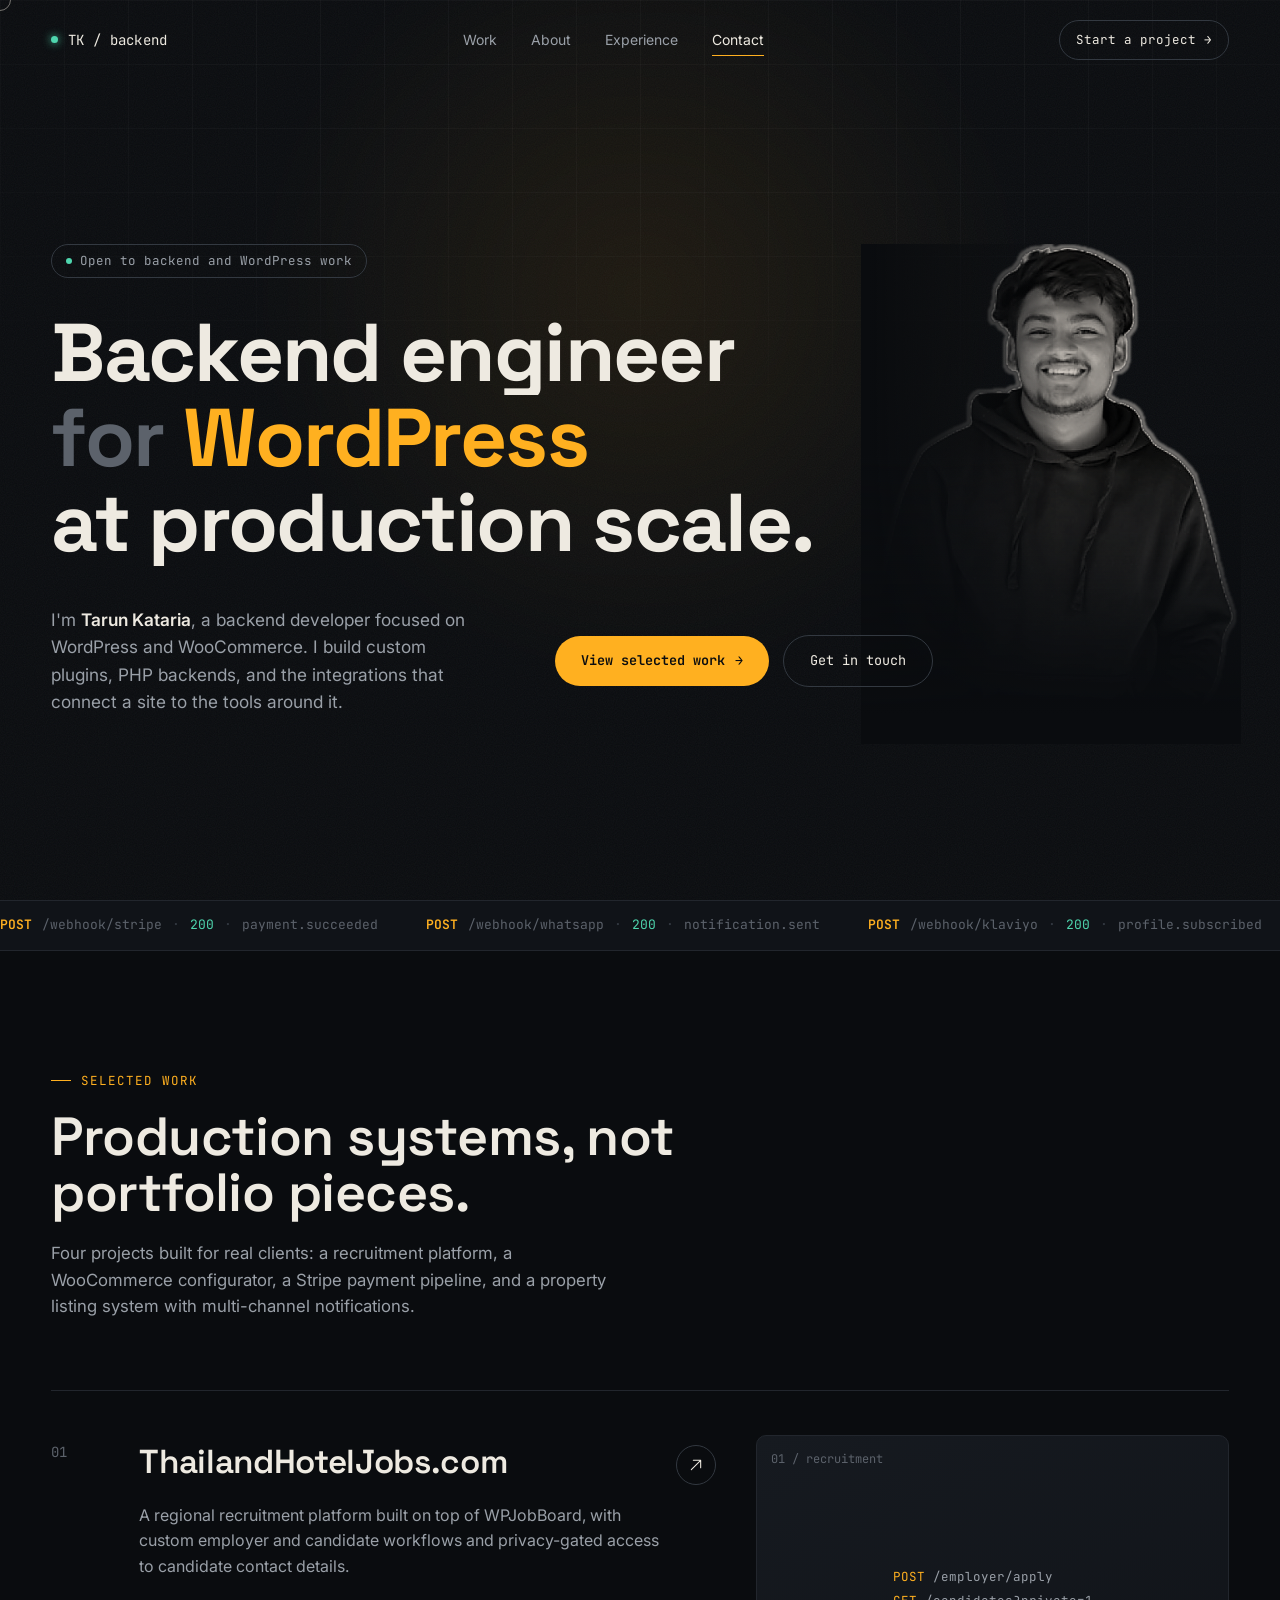
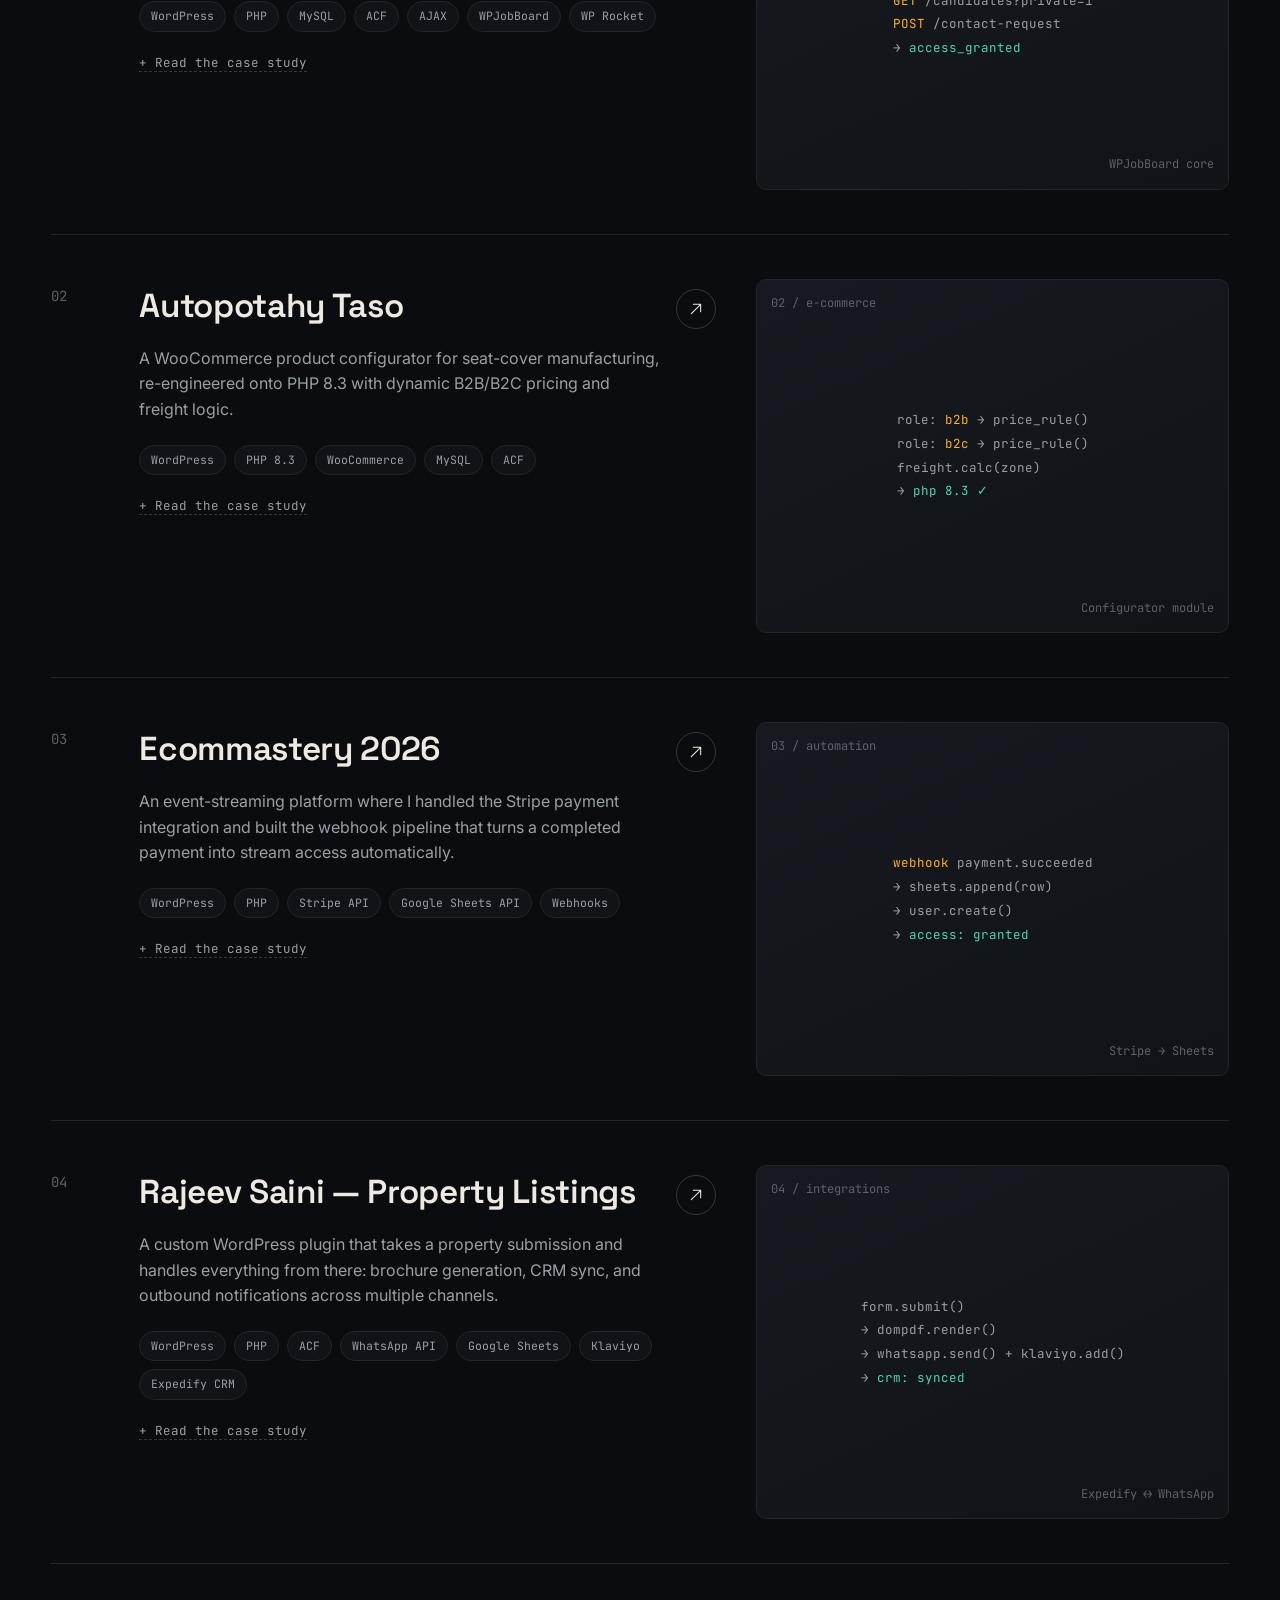
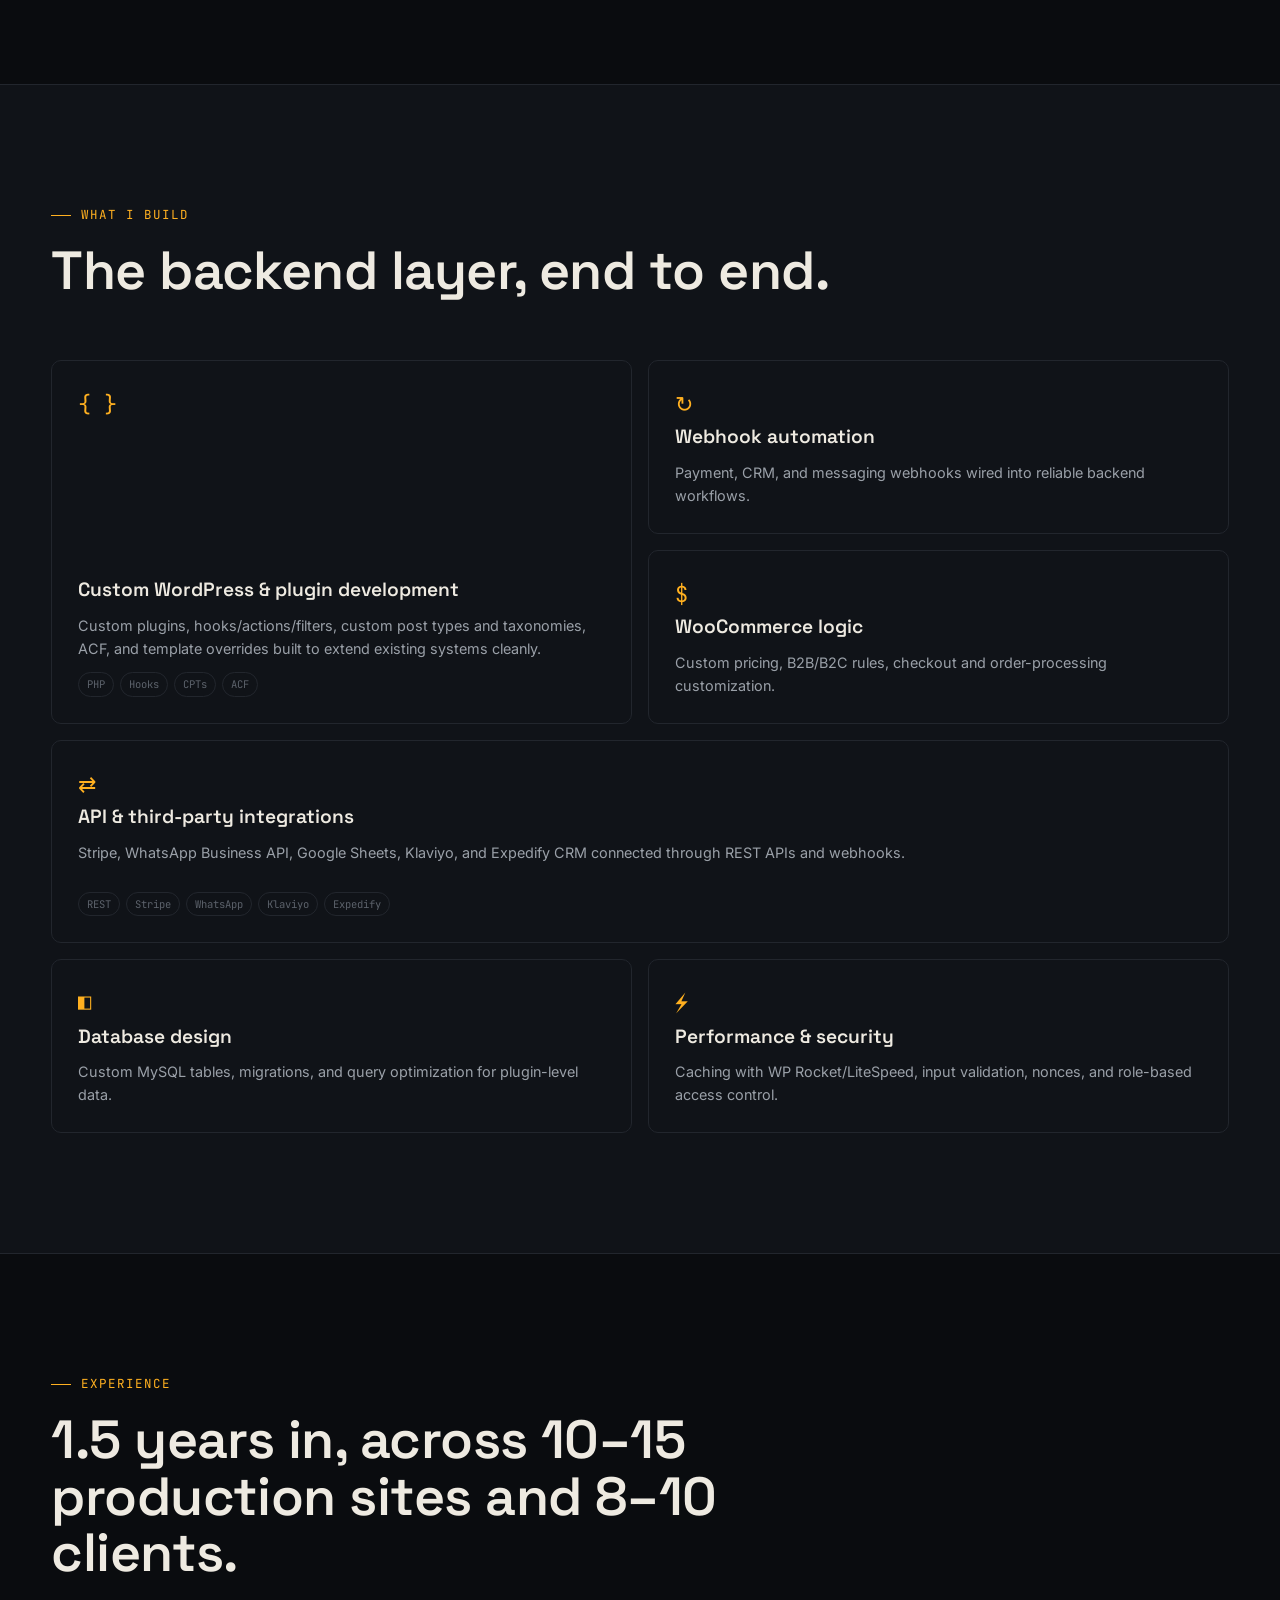
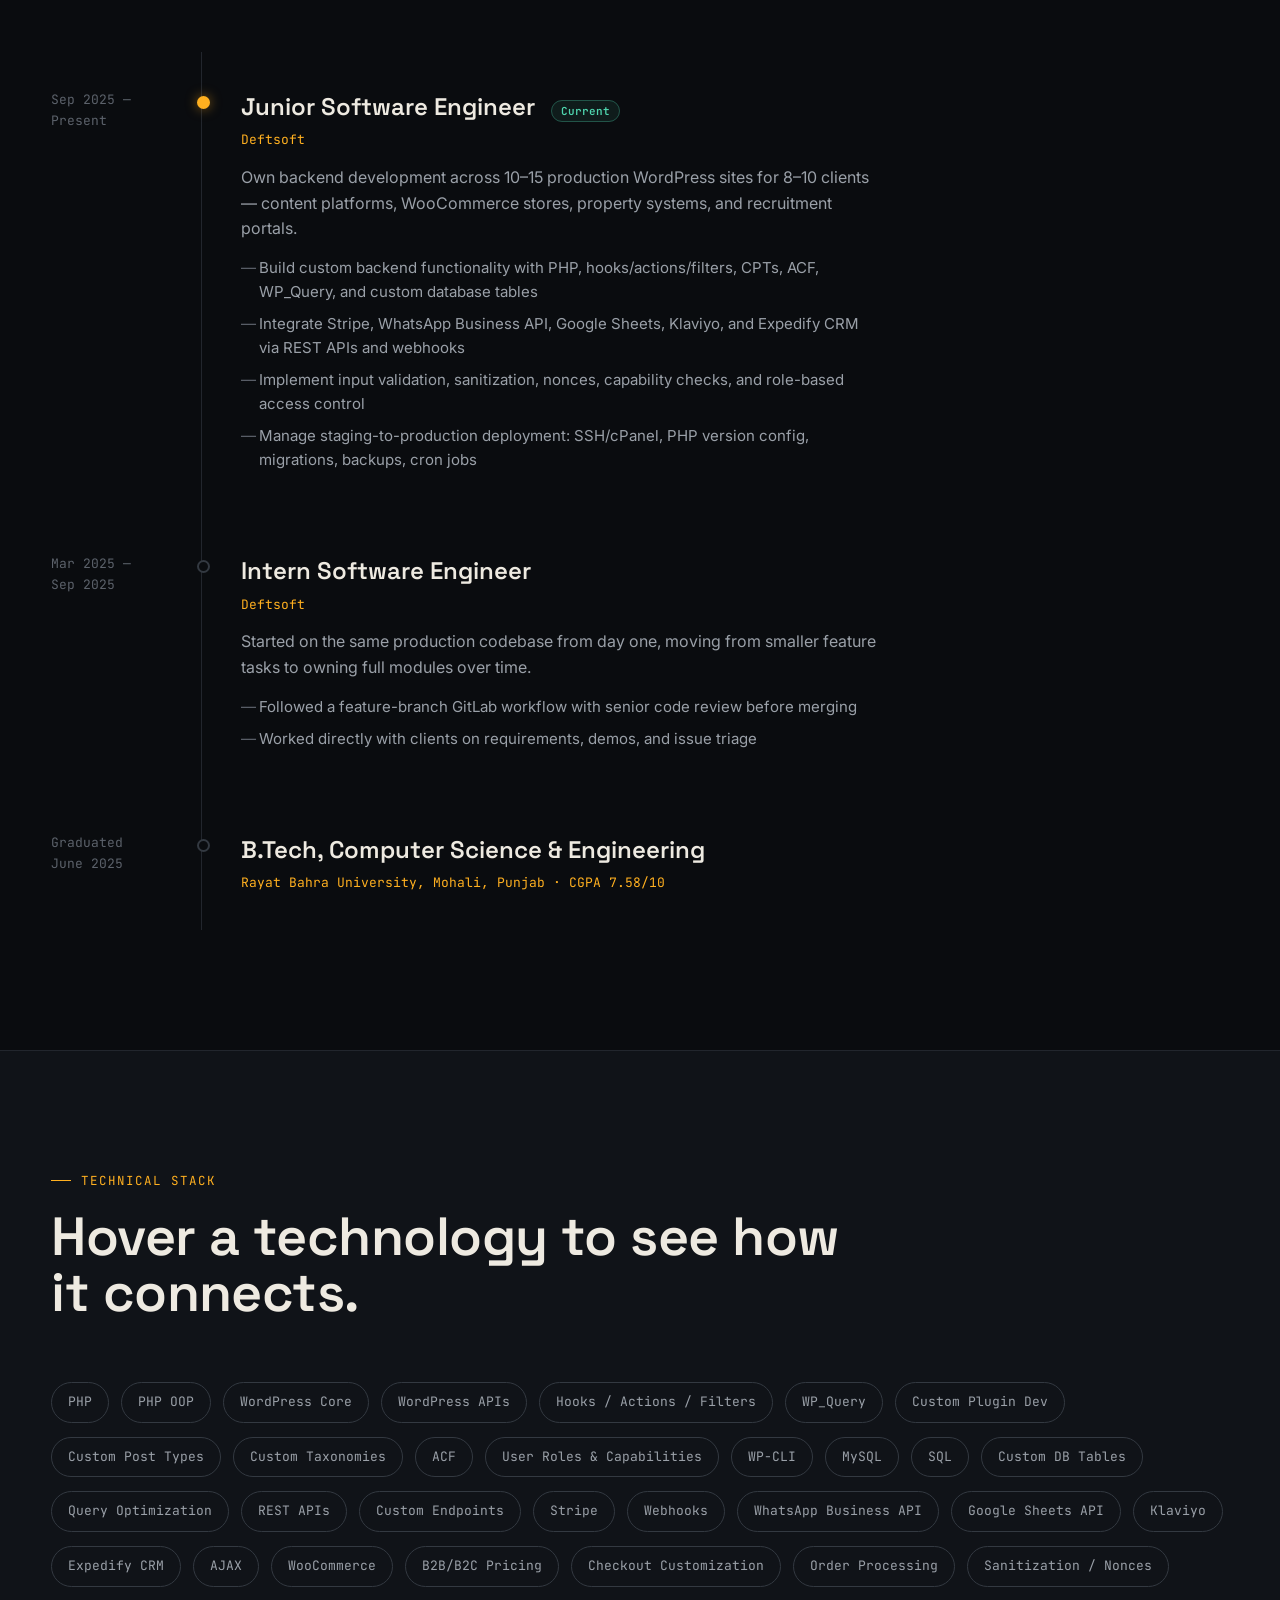
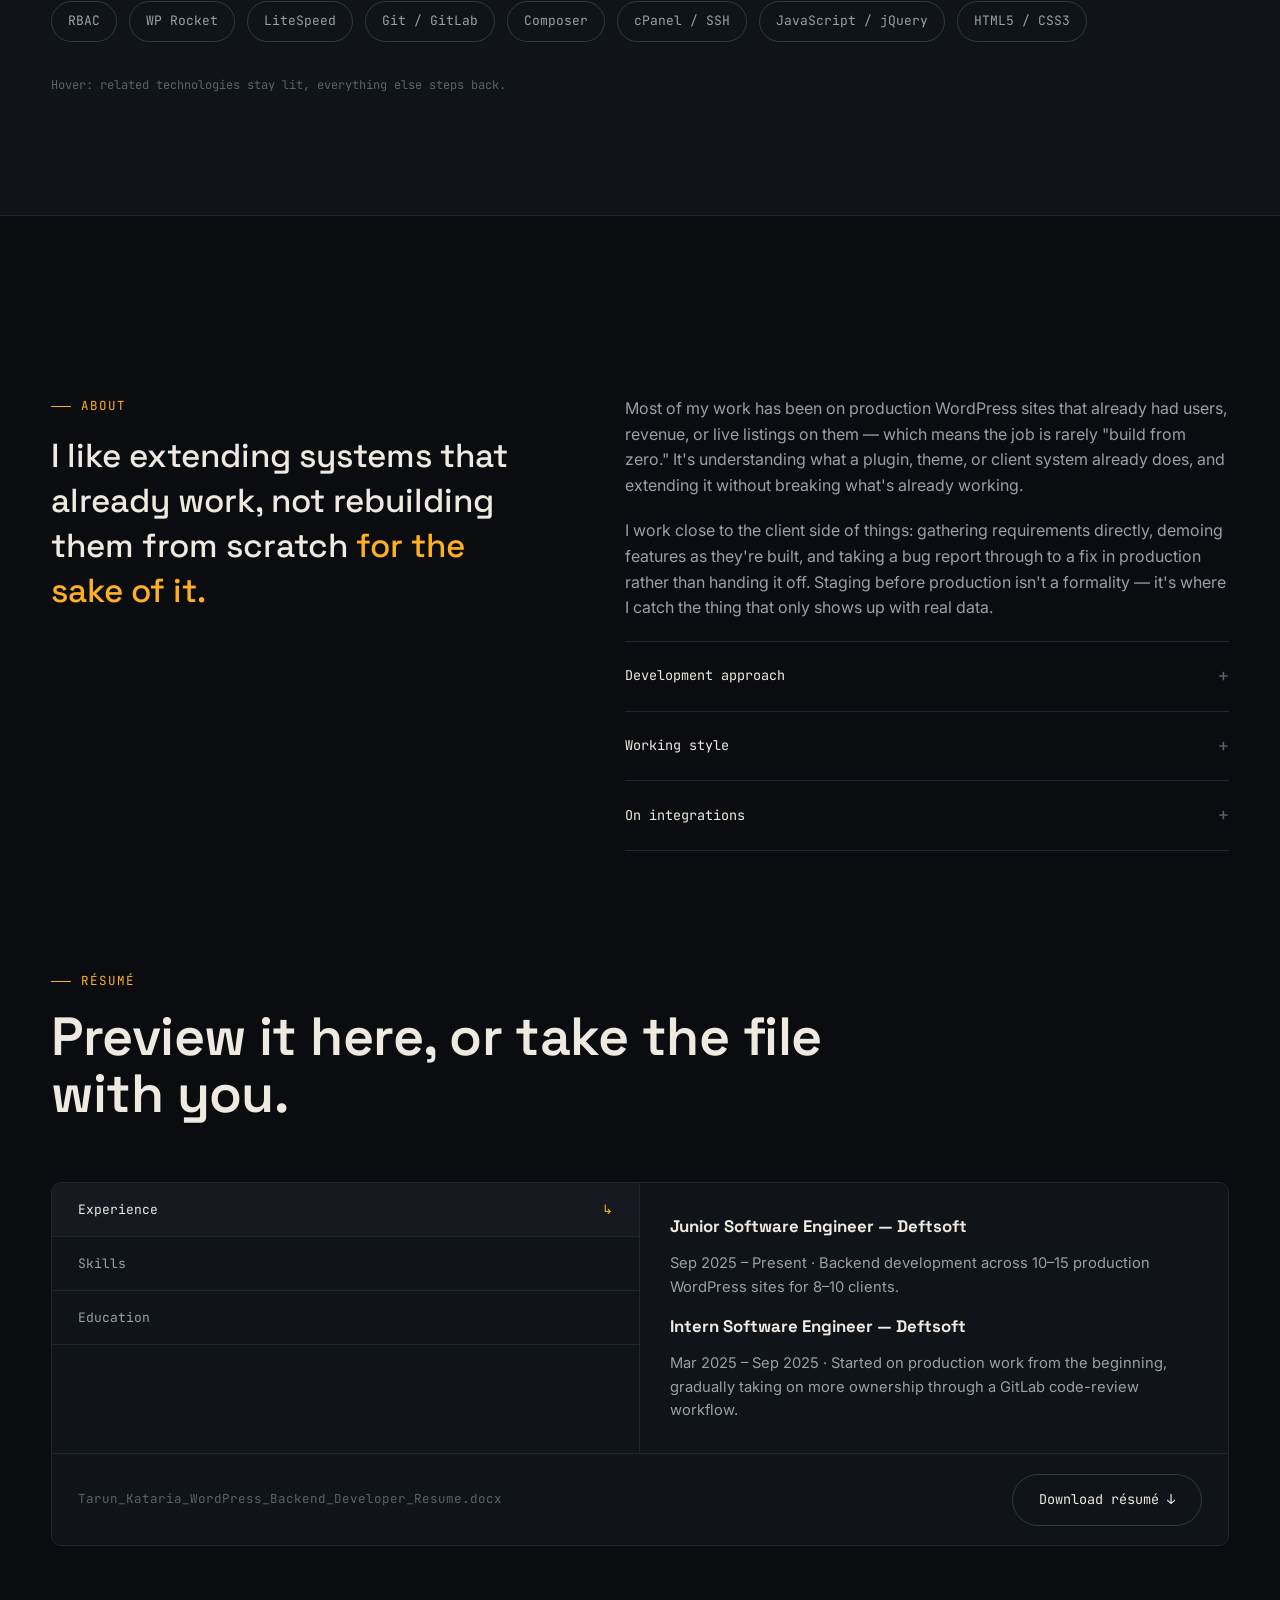
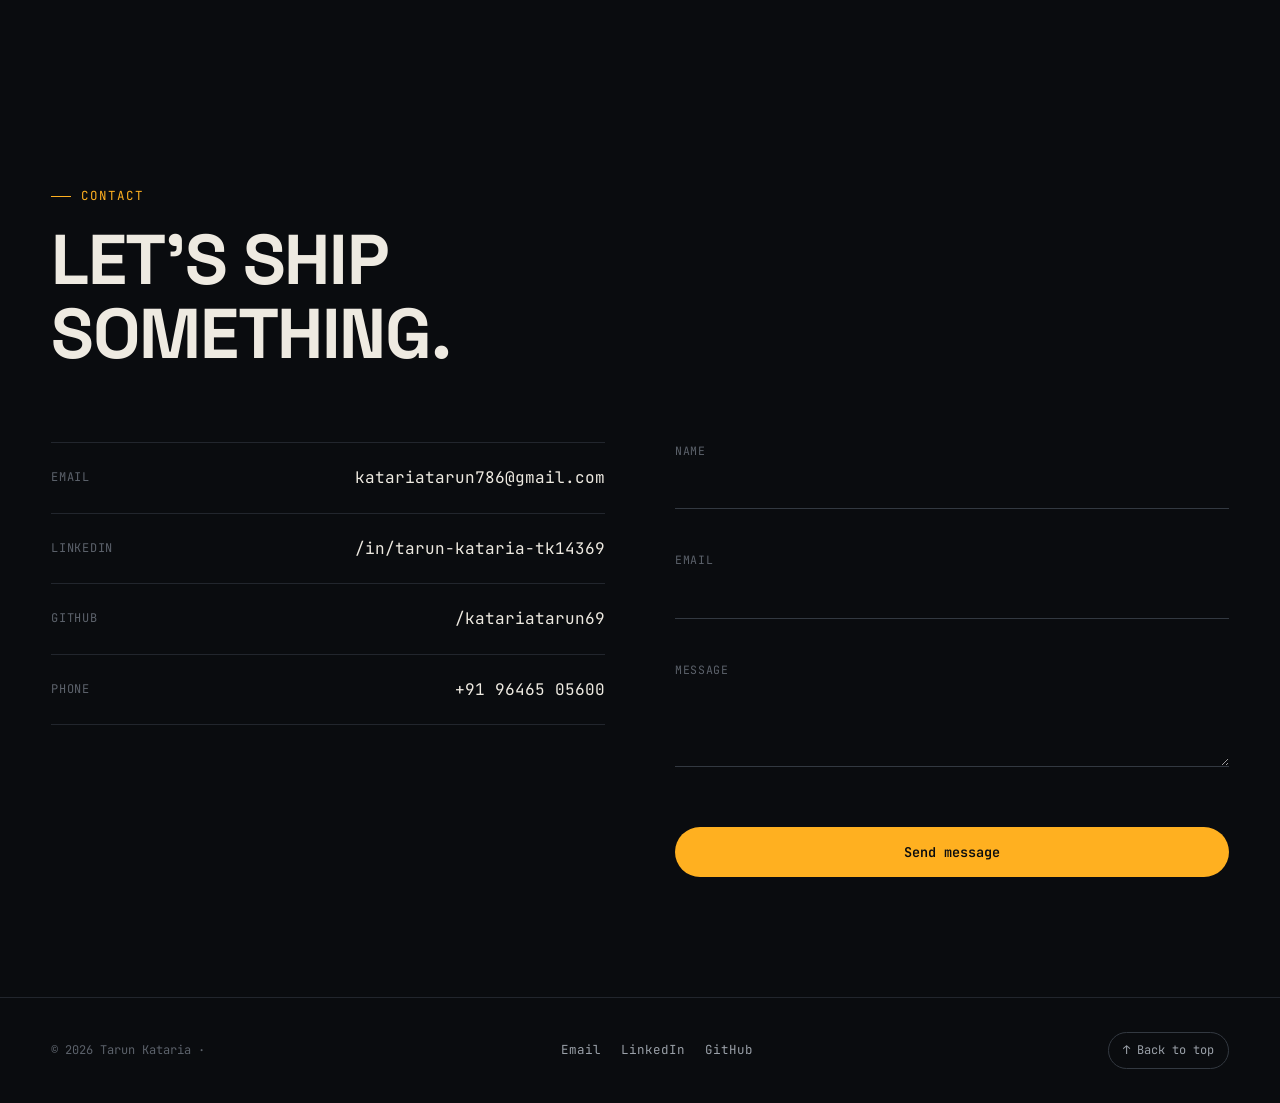
==== commit 91f44a5c: "fix: update Web3Forms access key and switch to async/await; fix charset typo" ====
--- a/index.html
+++ b/index.html
@@ -1,7 +1,7 @@
 <!DOCTYPE html>
 <html lang="en">
 <head>
-<meta charset=git "UTF-8">
+<meta charset="UTF-8">
 <meta name="viewport" content="width=device-width, initial-scale=1.0">
 <title>Tarun Kataria — WordPress Backend Developer</title>
 <meta name="description" content="Tarun Kataria is a WordPress backend developer specializing in PHP, custom plugins, WooCommerce, and webhook-driven integrations.">
@@ -579,7 +579,7 @@
 
       <form class="reveal" id="contactForm" novalidate>
         <!-- Web3Forms -->
-        <input type="hidden" name="access_key" value="79bedb50-cc5c-4a20-9076-4d821d3bb5a4">
+        <input type="hidden" name="access_key" value="9e10efaa-df3d-4902-b438-ba4da540d9a8">
         <input type="hidden" name="subject" value="New project inquiry — Tarun Kataria Portfolio">
         <input type="hidden" name="from_name" value="Portfolio Contact Form">
         <!-- Honeypot spam prevention -->
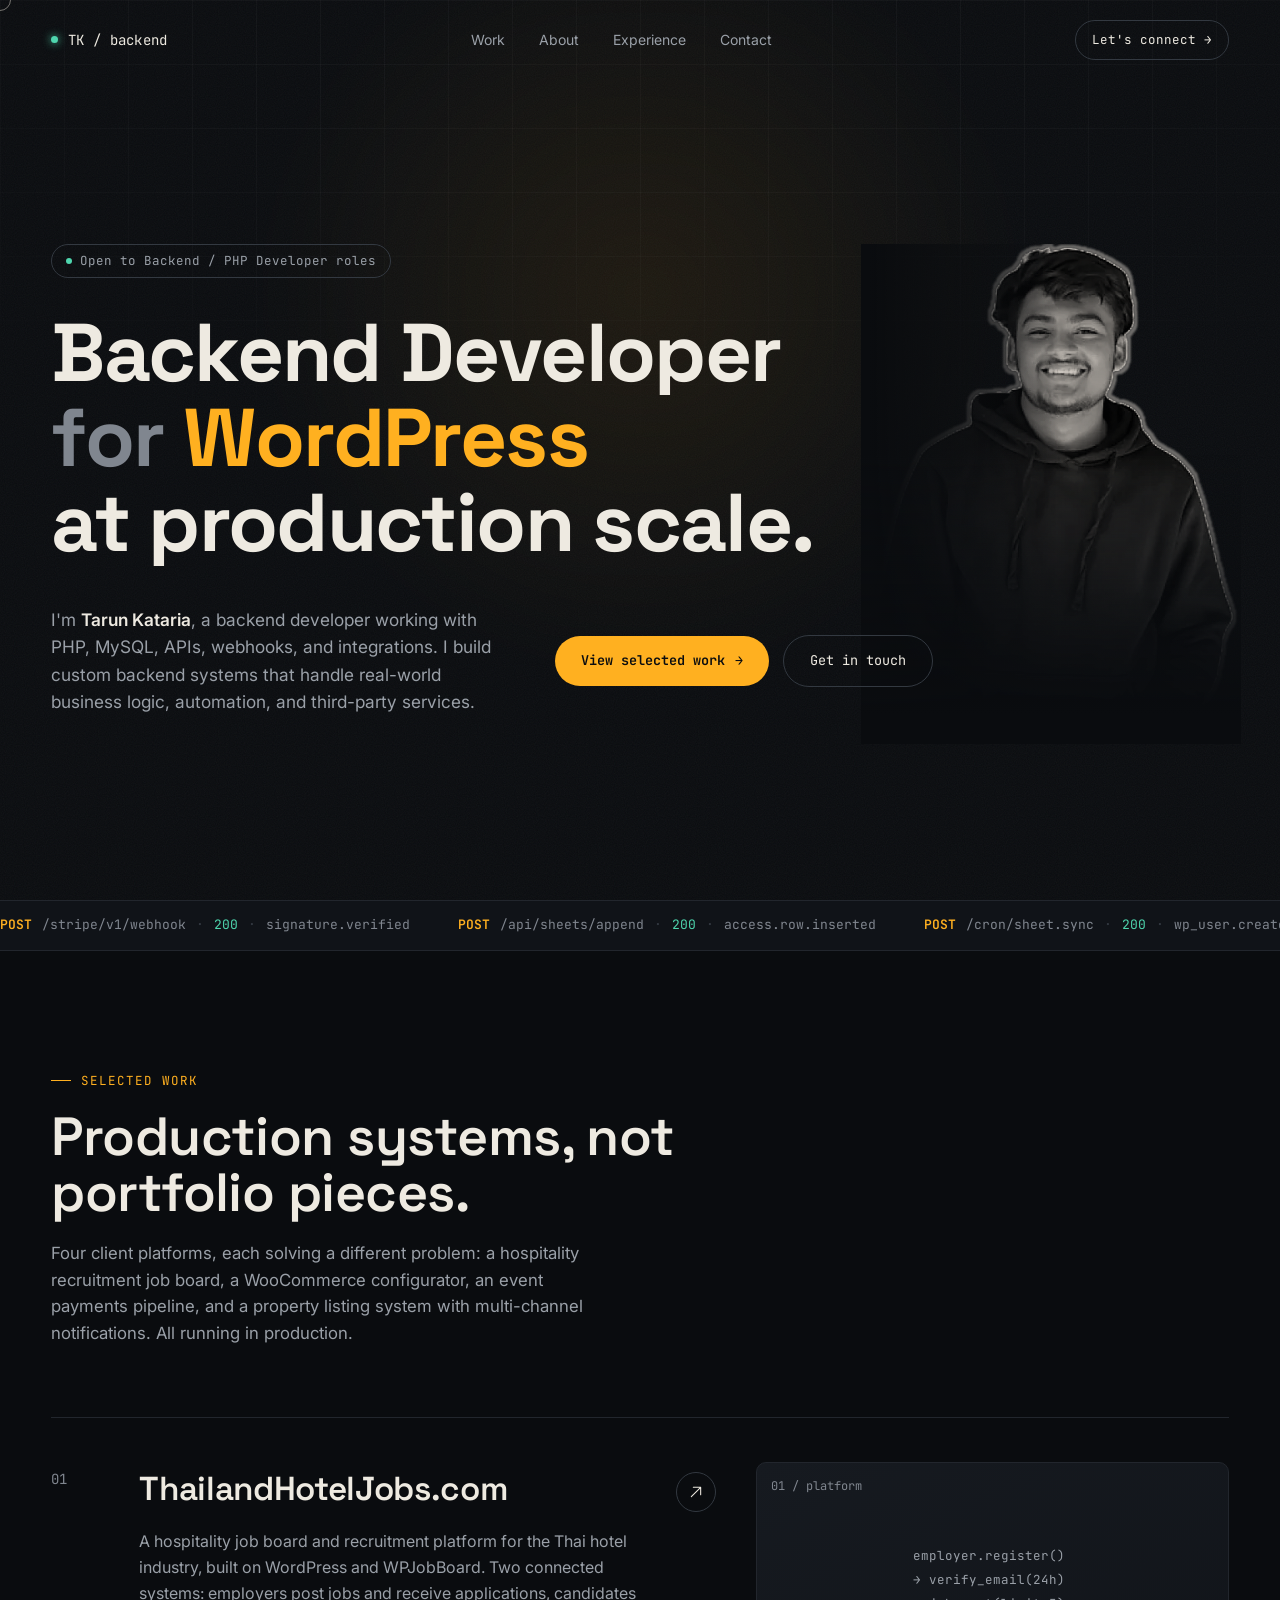
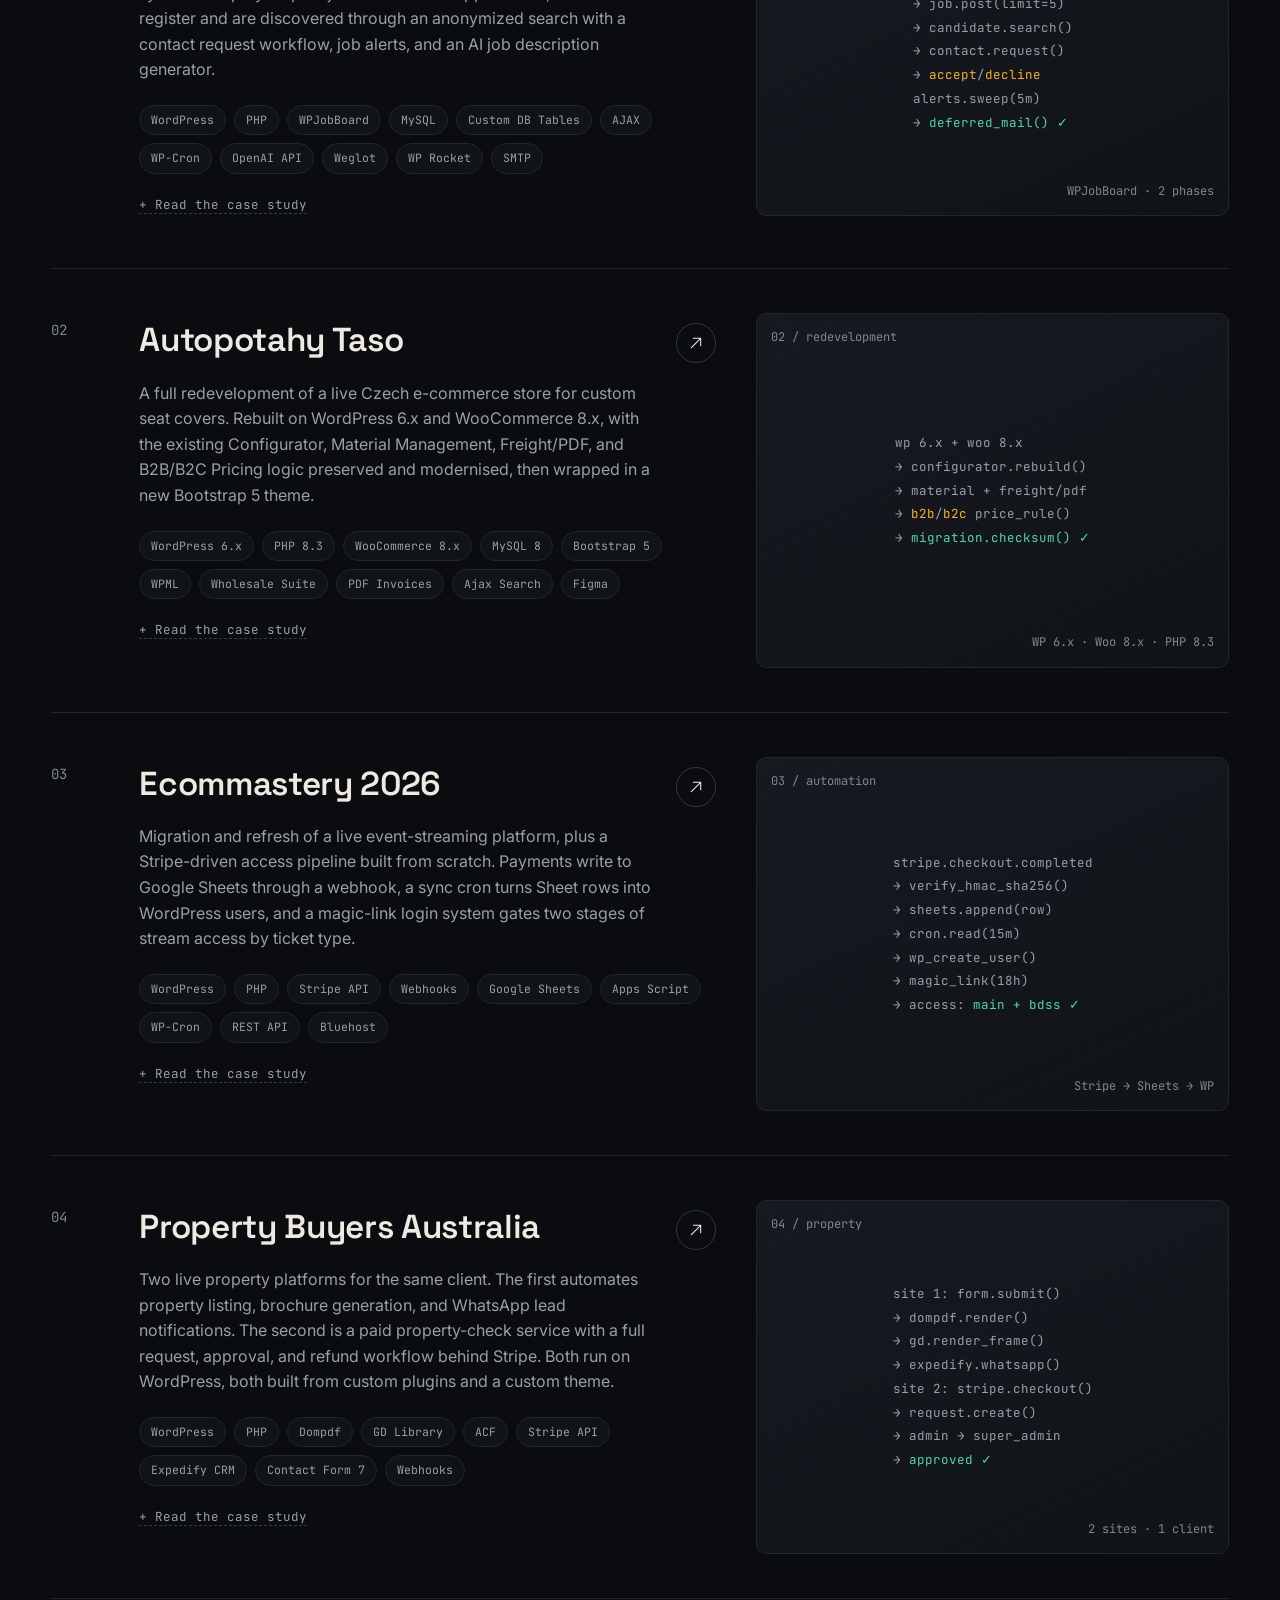
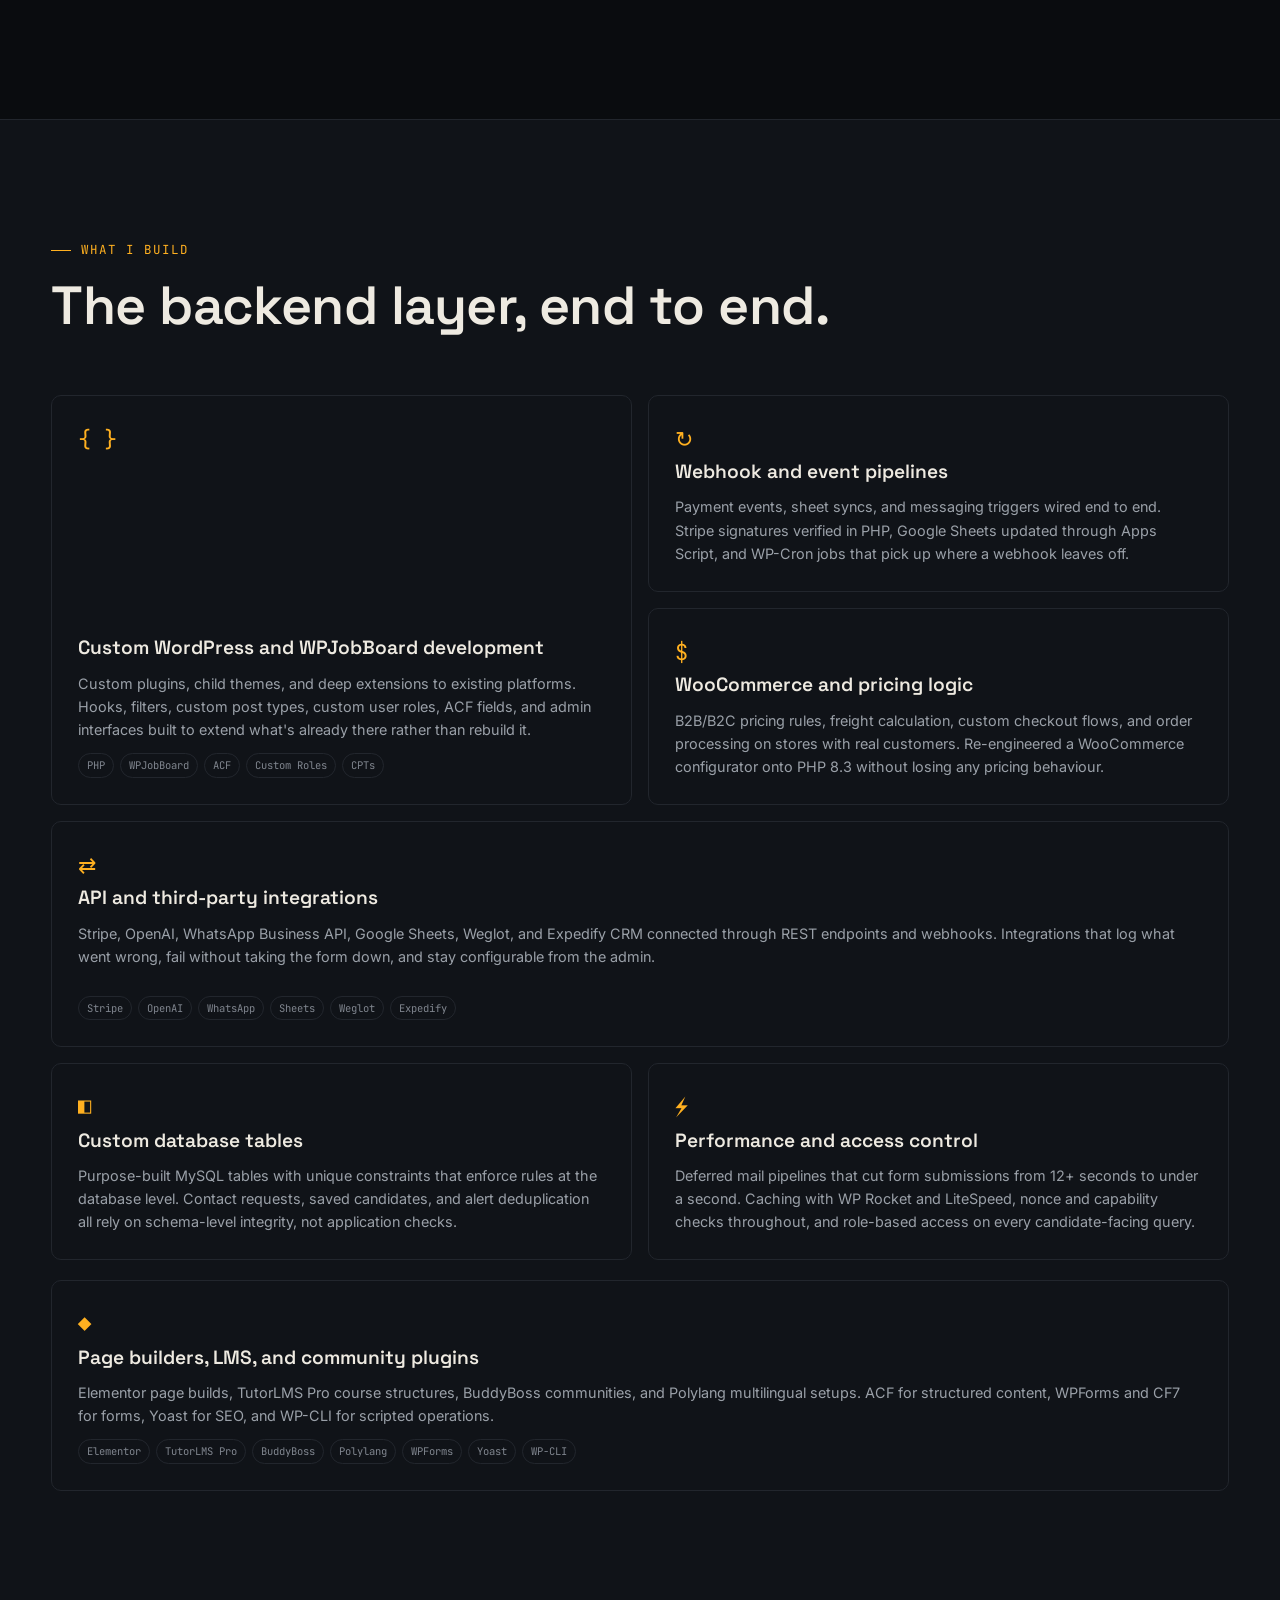
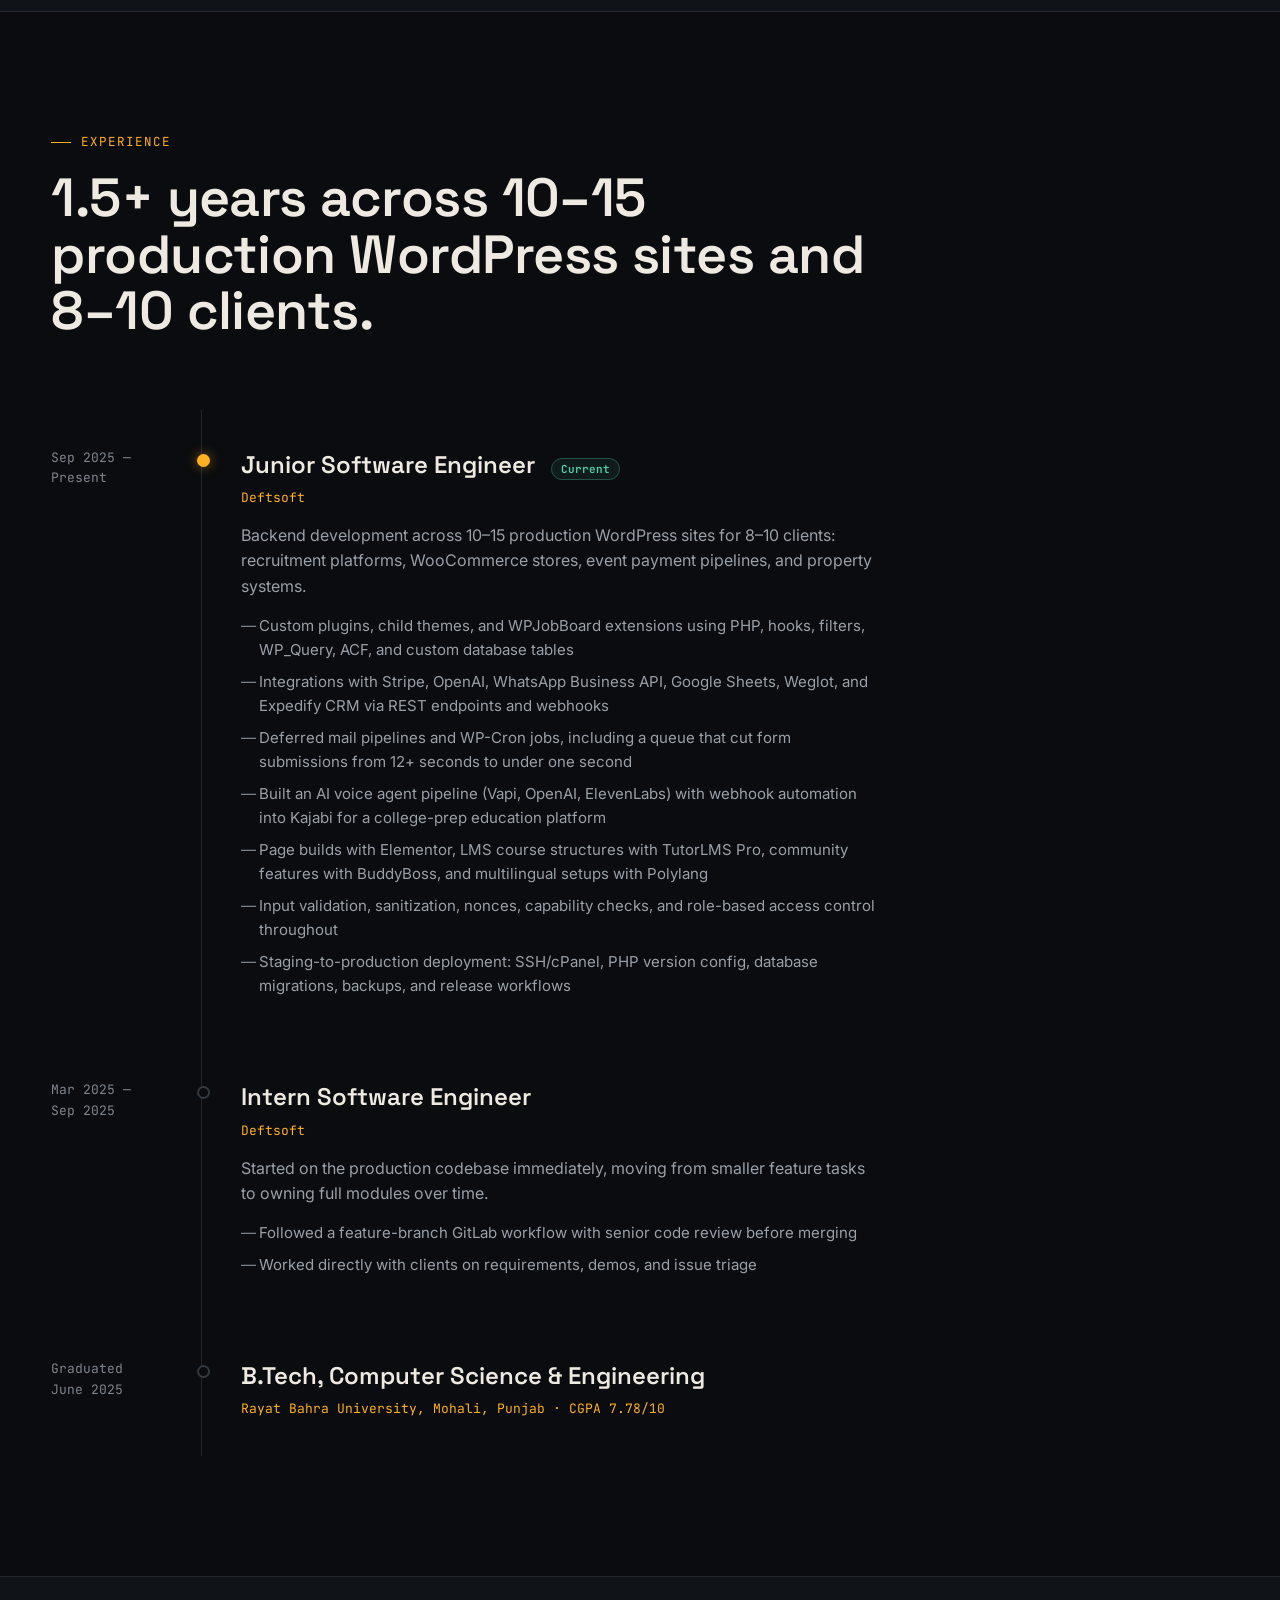
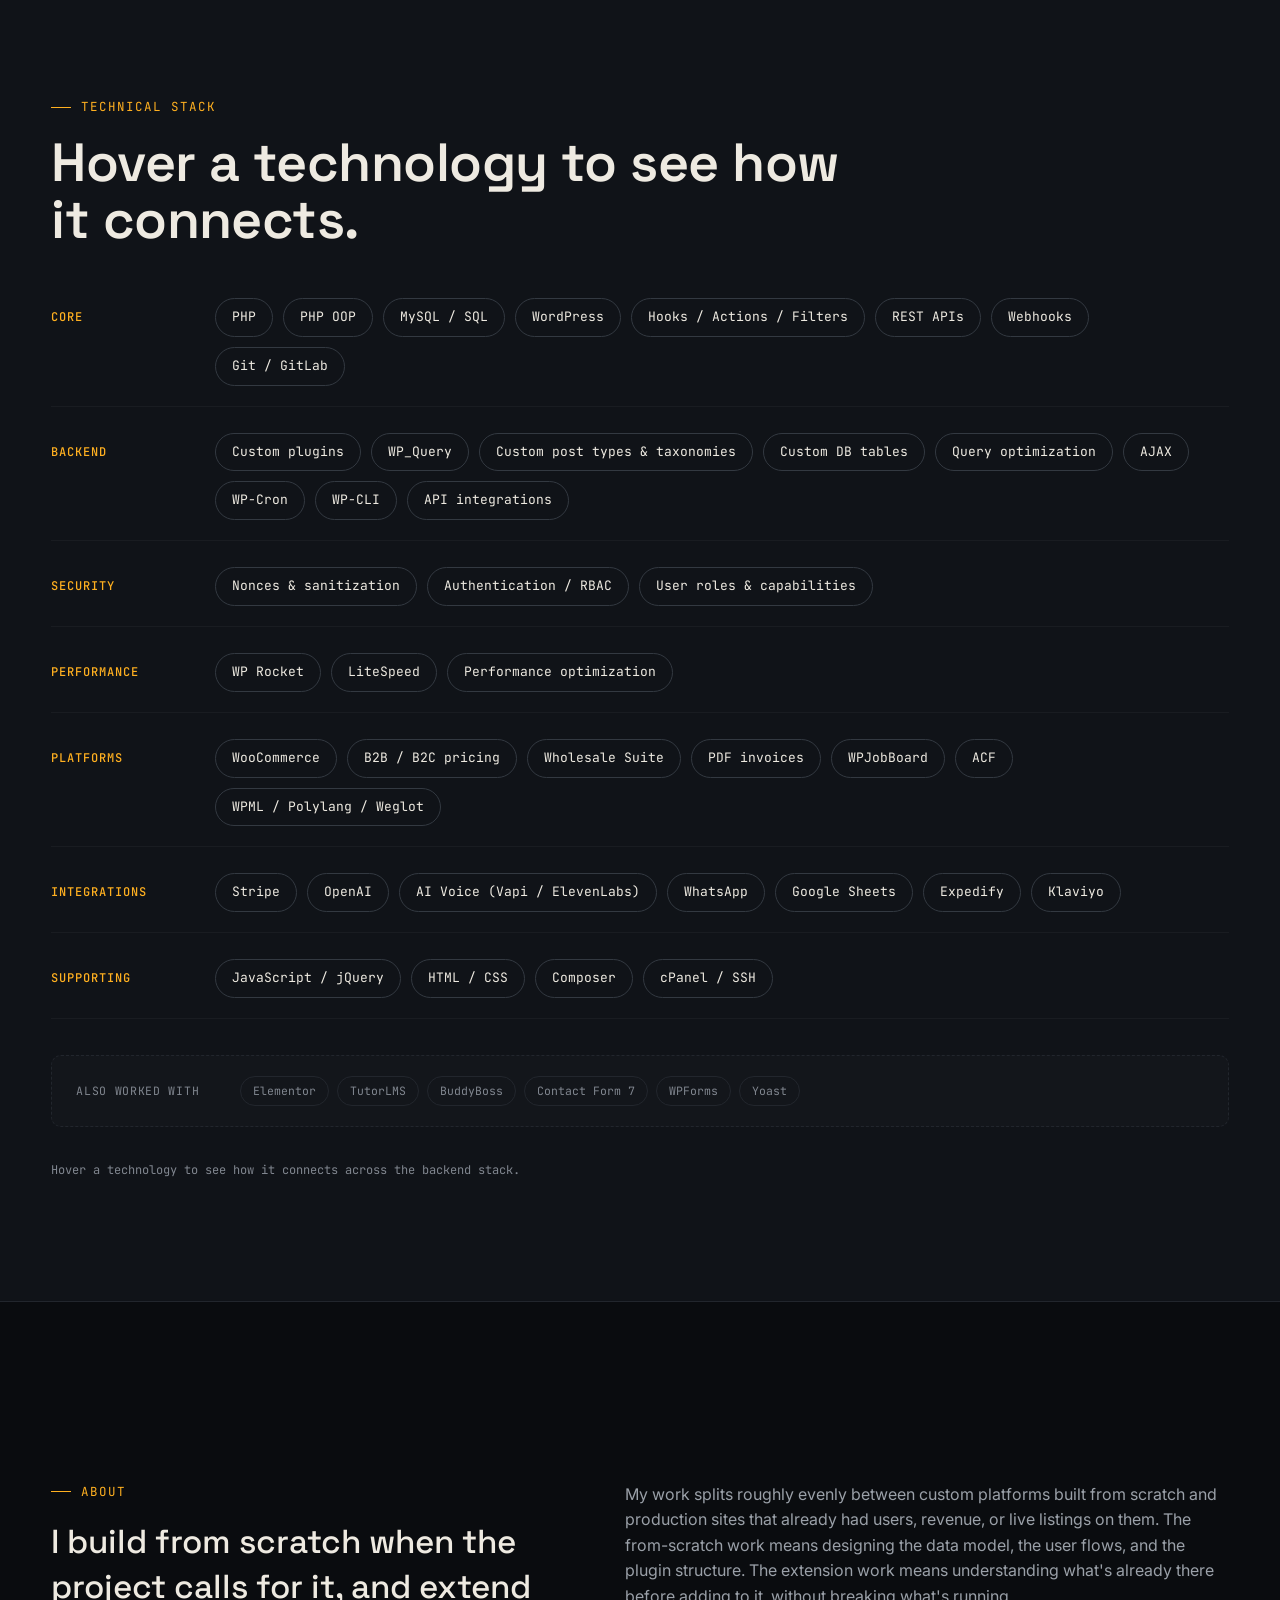
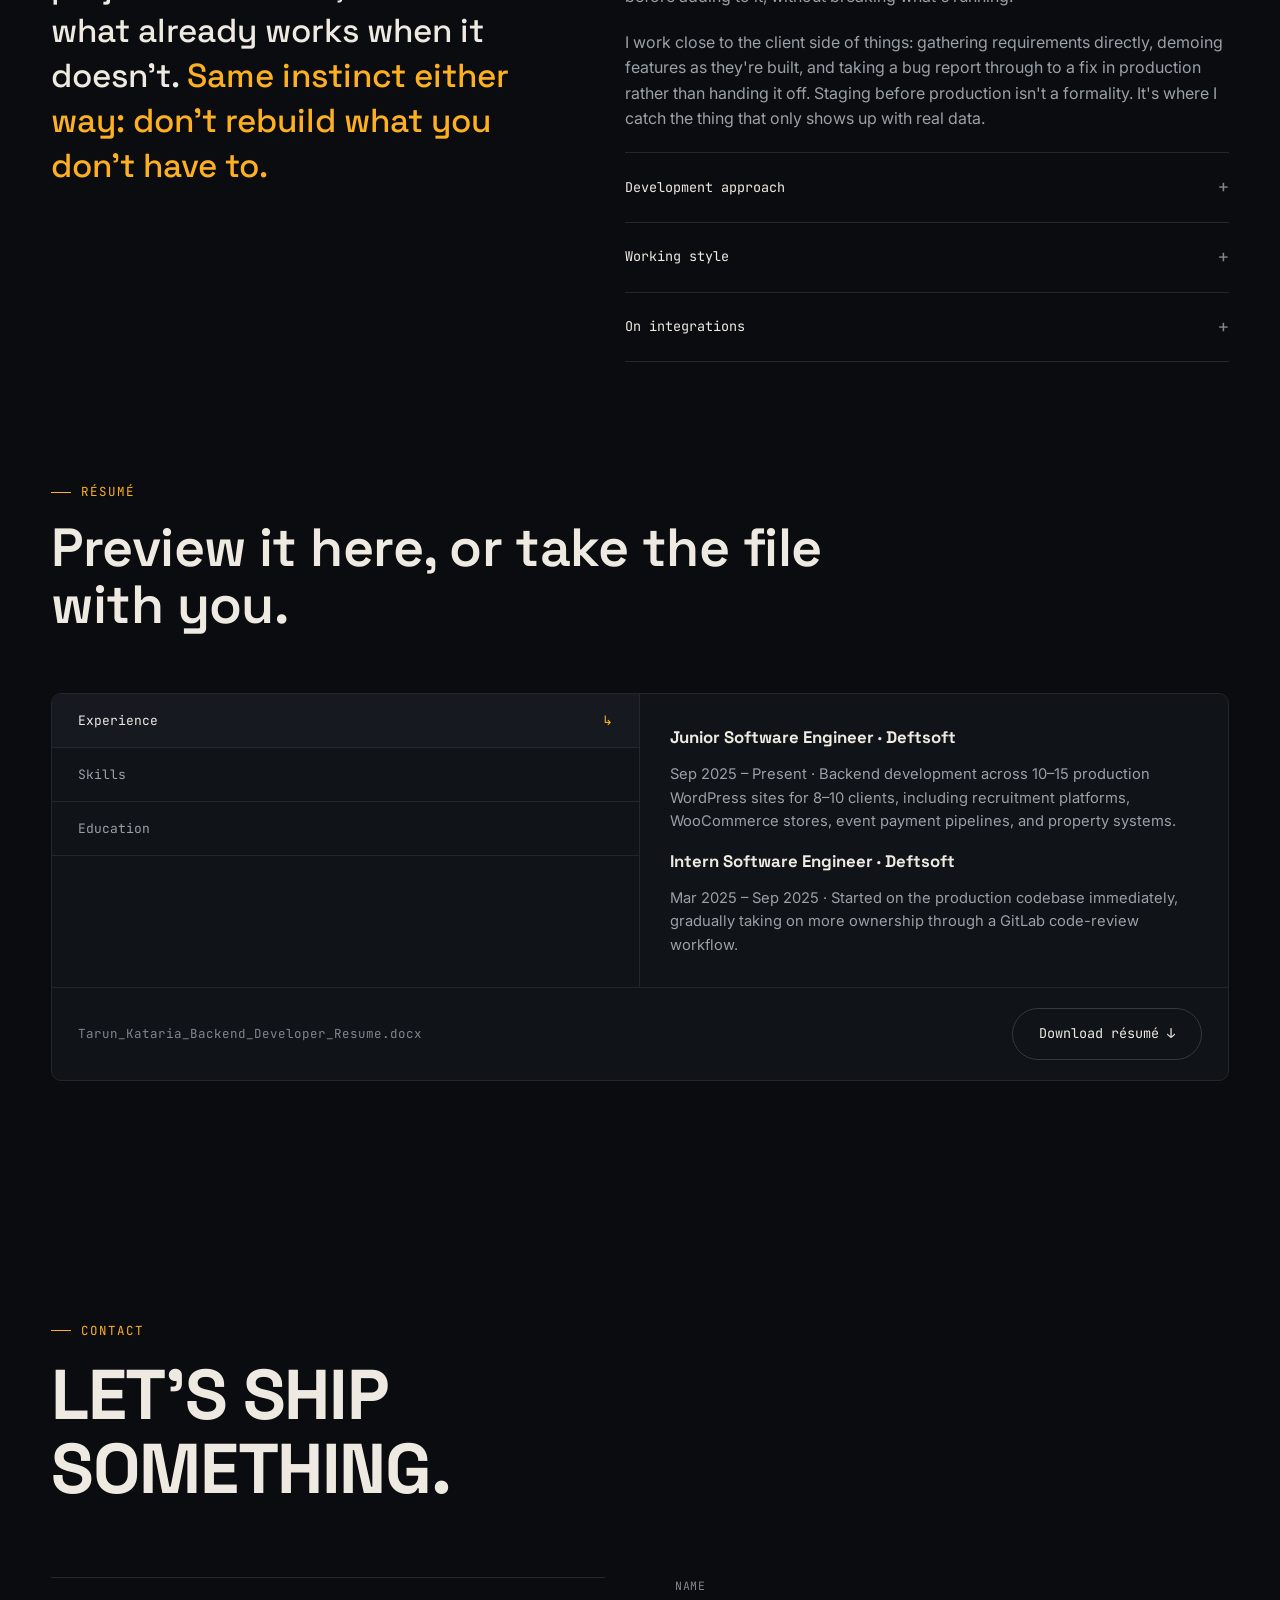
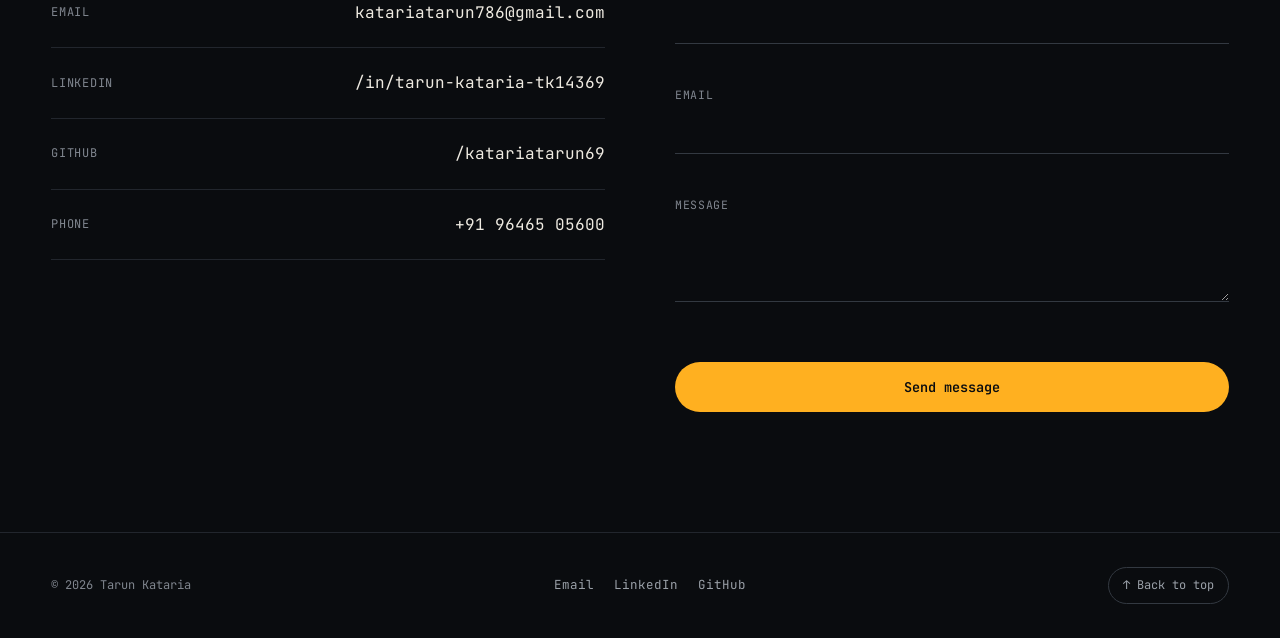
==== commit de6c261f: "Refactor skills ecosystem, update backend developer positioning, and enhance accessibility" ====
--- a/index.html
+++ b/index.html
@@ -1,626 +1,1101 @@
 <!DOCTYPE html>
 <html lang="en">
+
 <head>
-<meta charset="UTF-8">
-<meta name="viewport" content="width=device-width, initial-scale=1.0">
-<title>Tarun Kataria — WordPress Backend Developer</title>
-<meta name="description" content="Tarun Kataria is a WordPress backend developer specializing in PHP, custom plugins, WooCommerce, and webhook-driven integrations.">
-<link rel="preconnect" href="https://fonts.googleapis.com">
-<link rel="preconnect" href="https://fonts.gstatic.com" crossorigin>
-<link href="https://fonts.googleapis.com/css2?family=Space+Grotesk:wght@400..700&family=Inter:wght@400;500;600&family=JetBrains+Mono:wght@400;500&display=swap" rel="stylesheet">
-<link rel="stylesheet" href="style.css">
+  <meta charset="UTF-8">
+  <meta name="viewport" content="width=device-width, initial-scale=1.0">
+  <title>Tarun Kataria — Backend Developer | PHP · APIs · WordPress</title>
+  <meta name="description"
+    content="Backend developer specializing in PHP, MySQL, APIs, webhooks, integrations, and production WordPress systems.">
+  <meta name="theme-color" content="#0a0c0f">
+  <link rel="canonical" href="https://katariatarun69.github.io/Portfolio/">
+  <link rel="icon" href="data:image/svg+xml,%3Csvg xmlns='http://www.w3.org/2000/svg' viewBox='0 0 64 64'%3E%3Crect width='64' height='64' rx='14' fill='%230a0c0f'/%3E%3Ctext x='32' y='43' font-family='monospace' font-size='28' font-weight='700' text-anchor='middle' fill='%23ffb020'%3ETK%3C/text%3E%3C/svg%3E">
+  <meta property="og:type" content="website">
+  <meta property="og:site_name" content="Tarun Kataria">
+  <meta property="og:title" content="Tarun Kataria — Backend Developer | PHP · APIs · WordPress">
+  <meta property="og:description" content="Backend developer specializing in PHP, MySQL, APIs, webhooks, integrations, and production WordPress systems.">
+  <meta property="og:url" content="https://katariatarun69.github.io/Portfolio/">
+  <meta property="og:image" content="https://katariatarun69.github.io/Portfolio/assets/tarun-cutout.png">
+  <meta name="twitter:card" content="summary">
+  <meta name="twitter:title" content="Tarun Kataria — Backend Developer | PHP · APIs · WordPress">
+  <meta name="twitter:description" content="Backend developer specializing in PHP, MySQL, APIs, webhooks, integrations, and production WordPress systems.">
+  <meta name="twitter:image" content="https://katariatarun69.github.io/Portfolio/assets/tarun-cutout.png">
+  <link rel="preconnect" href="https://fonts.googleapis.com">
+  <link rel="preconnect" href="https://fonts.gstatic.com" crossorigin>
+  <link
+    href="https://fonts.googleapis.com/css2?family=Space+Grotesk:wght@400..700&family=Inter:wght@400;500;600&family=JetBrains+Mono:wght@400;500&display=swap"
+    rel="stylesheet">
+  <link rel="stylesheet" href="style.css">
+  <noscript><style>.reveal,.reveal-stagger,.reveal-stagger>*{opacity:1!important;transform:none!important}.hero h1 .line span,.hero-status,.hero-row,.hero-actions{opacity:1!important;transform:none!important}</style></noscript>
 </head>
+
 <body>
 
-<a href="#main" class="skip-link">Skip to content</a>
-
-<div class="bg-fx" aria-hidden="true">
-  <div class="bg-glow"></div>
-  <div class="bg-grid"></div>
-  <div class="bg-grain"></div>
-</div>
-
-<div class="cursor" id="cursor" aria-hidden="true"></div>
-
-<!-- NAV -->
-<nav class="nav" id="nav">
-  <div class="container">
-    <a href="#top" class="brand"><span class="dot"></span> TK / backend</a>
-    <div class="nav-links" id="navLinks">
-      <a href="#work">Work</a>
-      <a href="#about">About</a>
-      <a href="#experience">Experience</a>
-      <a href="#contact">Contact</a>
+  <a href="#main" class="skip-link">Skip to content</a>
+
+  <div class="bg-fx" aria-hidden="true">
+    <div class="bg-glow"></div>
+    <div class="bg-grid"></div>
+    <div class="bg-grain"></div>
+  </div>
+
+  <div class="cursor" id="cursor" aria-hidden="true"></div>
+
+  <!-- NAV -->
+  <nav class="nav" id="nav">
+    <div class="container">
+      <a href="#top" class="brand"><span class="dot"></span> TK / backend</a>
+      <div class="nav-links" id="navLinks">
+        <a href="#work">Work</a>
+        <a href="#about">About</a>
+        <a href="#experience">Experience</a>
+        <a href="#contact">Contact</a>
+      </div>
+      <a href="#contact" class="nav-cta">Let's connect →</a>
+      <button class="nav-toggle" id="navToggle" aria-label="Open menu" aria-expanded="false" aria-controls="mobileMenu"><span></span></button>
     </div>
-    <a href="#contact" class="nav-cta">Start a project →</a>
-    <button class="nav-toggle" id="navToggle" aria-label="Open menu" aria-expanded="false"><span></span></button>
+  </nav>
+
+  <div class="mobile-menu" id="mobileMenu" aria-hidden="true">
+    <a href="#work">Work</a>
+    <a href="#about">About</a>
+    <a href="#experience">Experience</a>
+    <a href="#contact">Contact</a>
   </div>
-</nav>
-
-<div class="mobile-menu" id="mobileMenu">
-  <a href="#work">Work</a>
-  <a href="#about">About</a>
-  <a href="#experience">Experience</a>
-  <a href="#contact">Contact</a>
-</div>
-
-<main id="main">
-
-<!-- HERO -->
-<section class="hero" id="top">
-  <div class="container" style="position:relative;">
-
-    <div class="hero-portrait" aria-hidden="true">
-      <img src="assets/tarun-cutout.png" alt="" width="369" height="468" loading="eager">
-      <div class="hero-portrait-fade"></div>
+
+  <main id="main">
+
+    <!-- HERO -->
+    <section class="hero" id="top">
+      <div class="container" style="position:relative;">
+
+        <div class="hero-portrait" aria-hidden="true">
+          <picture>
+            <source srcset="assets/tarun-cutout.webp" type="image/webp">
+            <img src="assets/tarun-cutout.png" alt="" width="455" height="599" loading="eager" decoding="async">
+          </picture>
+          <div class="hero-portrait-fade"></div>
+        </div>
+
+
+        <div class="hero-content">
+          <div class="hero-status"><span class="dot"></span> Open to Backend / PHP Developer roles</div>
+
+          <h1>
+            <span class="line"><span>Backend Developer</span></span>
+            <span class="line"><span class="muted">for</span> <span class="accent-word">WordPress</span></span>
+            <span class="line"><span>at production scale.</span></span>
+          </h1>
+
+          <div class="hero-row">
+            <p class="hero-desc">
+              I'm <strong>Tarun Kataria</strong>, a backend developer working with PHP, MySQL, APIs, webhooks, and
+              integrations. I build custom backend systems that handle real-world business logic, automation, and
+              third-party services.
+            </p>
+            <div class="hero-actions" style="margin-top:0;">
+              <a href="#work" class="btn btn-primary">View selected work <span class="btn-arrow">→</span></a>
+              <a href="#contact" class="btn btn-ghost">Get in touch</a>
+            </div>
+          </div>
+        </div>
+      </div>
+    </section>
+
+    <!-- WEBHOOK FEED MARQUEE -->
+    <div class="feed-wrap" role="img" aria-label="Decorative animated feed of example integration events">
+      <div class="feed-track" id="feedTrack"></div>
     </div>
 
-    <!-- <div class="hero-float" style="top:8%; right:5%;" aria-hidden="true">webhook.verify() ✓</div>
-    <div class="hero-float" style="bottom:10%; right:7%; animation-delay:2s;" aria-hidden="true">status: 200</div> -->
-
-    <div class="hero-content">
-      <div class="hero-status"><span class="dot"></span> Open to backend and WordPress work</div>
-
-      <h1>
-        <span class="line"><span>Backend engineer</span></span>
-        <span class="line"><span class="muted">for</span> <span class="accent-word">WordPress</span></span>
-        <span class="line"><span>at production scale.</span></span>
-      </h1>
-
-      <div class="hero-row">
-        <p class="hero-desc">
-          I'm <strong>Tarun Kataria</strong>, a backend developer focused on WordPress and WooCommerce. I build custom plugins, PHP backends, and the integrations that connect a site to the tools around it.
-        </p>
-        <div class="hero-actions" style="margin-top:0;">
-          <a href="#work" class="btn btn-primary">View selected work <span class="btn-arrow">→</span></a>
-          <a href="#contact" class="btn btn-ghost">Get in touch</a>
+    <!-- WORK -->
+    <section class="section-pad" id="work">
+      <div class="container">
+        <div class="reveal">
+          <div class="eyebrow">Selected work</div>
+          <h2 class="section-title">Production systems, not portfolio pieces.</h2>
+          <p class="section-sub">Four client platforms, each solving a different problem: a hospitality recruitment job
+            board, a WooCommerce configurator, an event payments
+            pipeline, and a property listing system with multi-channel notifications. All running in production.</p>
+        </div>
+
+        <div class="work-list">
+
+          <!-- PROJECT 1 -->
+          <article class="project reveal">
+            <div class="project-num">01</div>
+            <div class="project-main">
+              <div>
+                <div class="project-head">
+                  <h3 class="project-name">ThailandHotelJobs.com</h3>
+                  <a class="project-arrow" href="https://thailandhoteljobs.com" target="_blank" rel="noopener"
+                    aria-label="Visit ThailandHotelJobs.com">
+                    <svg width="16" height="16" viewBox="0 0 24 24" fill="none">
+                      <path d="M5 19L19 5M19 5H8M19 5V16" stroke-width="1.6" stroke-linecap="round"
+                        stroke-linejoin="round" />
+                    </svg>
+                  </a>
+                </div>
+                <p class="project-desc">A hospitality job board and recruitment platform for the Thai hotel industry,
+                  built on WordPress and WPJobBoard. Two connected systems: employers post jobs and receive
+                  applications, candidates register and are discovered through an anonymized search with a contact
+                  request workflow, job alerts, and an AI job description generator.</p>
+                <div class="project-stack">
+                  <span class="tag">WordPress</span><span class="tag">PHP</span><span class="tag">WPJobBoard</span><span
+                    class="tag">MySQL</span><span class="tag">Custom DB Tables</span><span class="tag">AJAX</span><span
+                    class="tag">WP-Cron</span><span class="tag">OpenAI API</span><span class="tag">Weglot</span><span
+                    class="tag">WP Rocket</span><span class="tag">SMTP</span>
+                </div>
+                <button class="project-toggle" aria-expanded="false" aria-controls="case-1" data-target="case-1">
+                  <span class="plus">+</span> <span class="toggle-label">Read the case study</span>
+                </button>
+                <div class="case-study" id="case-1">
+                  <div class="case-study-inner">
+                    <div class="case-grid">
+
+                      <div class="case-block full">
+                        <h4>Context</h4>
+                        <p>A job board for the Thai hospitality industry, built on WordPress and WPJobBoard across two
+                          delivery phases. Employers post jobs and receive applications by email. Candidates register,
+                          build a profile, and are found by employers through an anonymized search. The platform is
+                          bilingual (Thai and English) and the majority of traffic is mobile.</p>
+                      </div>
+
+                      <div class="case-block">
+                        <h4>Foundation</h4>
+                        <p>The job board runs on a custom theme with WPJobBoard extended throughout. Employers register
+                          through a custom flow with server and client validation, auto-generated usernames, terms
+                          agreement tracking, and a token-based email verification step before the account unlocks.
+                          Company profiles are set up through a dedicated screen, validated, and auto-activated on first
+                          save with a generated slug.</p>
+                      </div>
+
+                      <div class="case-block">
+                        <h4>Employer job flow</h4>
+                        <ul>
+                          <li>Structured job posting form with dependent Department → Job Title dropdowns and an "Other"
+                            free-text fallback</li>
+                          <li>Five-job limit per employer session, with an "Add More Jobs" path that flags the account
+                            for an offline approval conversation</li>
+                          <li>Jobs publish as drafts and go live once approved by an admin</li>
+                          <li>Two-week active window per job, with a renewal flow when it lapses</li>
+                          <li>Apply-email routing that uses a per-job override address when set, otherwise falls back to
+                            the company's primary contact email</li>
+                          <li>Featured employer status with a 15-day expiry, tied to the Professional plan and
+                            manageable from the user edit screen or a Users list quick action</li>
+                          <li>Extra job slot system: admins can grant +1 posting slot for 15 days on top of the plan
+                            limit, with a dedicated admin page</li>
+                        </ul>
+                      </div>
+
+                      <div class="case-block">
+                        <h4>Candidate system</h4>
+                        <ul>
+                          <li>Registration with PDPA consent validated on both client and server, followed by auto-login
+                            and a redirect to the dashboard</li>
+                          <li>Profile completion algorithm scored across 11 weighted fields, returning a 0 to 100
+                            completion value used across the dashboard</li>
+                          <li>Candidate dashboard with Resume, Applications, Saved Jobs, Job Alerts, Privacy Settings,
+                            Change Password, and Account Settings</li>
+                          <li>Application list with pagination and single-query job enrichment to avoid N+1 lookups</li>
+                          <li>Account deactivation as a soft state, plus permanent deletion that removes the WPJobBoard
+                            resume, meta rows, applications, contact requests, and saved-candidate records in one pass
+                          </li>
+                        </ul>
+                      </div>
+
+                      <div class="case-block">
+                        <h4>Privacy and contact requests</h4>
+                        <p>The core differentiator. A candidate's profile can be Private or Public, and the candidate's
+                          chosen setting always takes priority.</p>
+                        <ul>
+                          <li>Private profile: appears in employer search with the current employer hidden, contact
+                            details hidden, and previous employers, titles, experience, languages, and desired role
+                            visible</li>
+                          <li>Public profile: full details visible and the employer can contact the candidate directly
+                          </li>
+                          <li>Contact request workflow stored in a custom table with a unique constraint on
+                            <code>(employer_id, candidate_id)</code>, so the database itself enforces one request per
+                            pair rather than relying on application checks
+                          </li>
+                          <li>Statuses: pending, accepted, declined. Declining permanently closes the pair. Accepting
+                            reveals contact details on both sides and access survives the candidate switching back to
+                            Private</li>
+                          <li>AJAX send and respond handlers with nonce and role checks, plus email notifications to
+                            both parties on accept and decline</li>
+                        </ul>
+                      </div>
+
+                      <div class="case-block">
+                        <h4>Employer candidate search and saved candidates</h4>
+                        <ul>
+                          <li>Anonymized candidate cards showing previous employers, titles, departments, property
+                            types, experience, languages, and desired role, with current employer and all personal
+                            contact details withheld</li>
+                          <li>Filters on location, department, experience, English level, years of experience, and
+                            property type, with Department and Job Title as dependent dropdowns against the same master
+                            position list used on the posting side</li>
+                          <li>Saved candidates stored in a custom table with a unique constraint on
+                            <code>(employer_user_id, candidate_user_id)</code>, toggled via AJAX and cleaned up on user
+                            deletion
+                          </li>
+                          <li>Saved jobs on the candidate side backed by WPJobBoard's existing shortlist table</li>
+                        </ul>
+                      </div>
+
+                      <div class="case-block">
+                        <h4>Job alerts engine</h4>
+                        <p>A custom alerting system on top of the candidate preferences, with three delivery modes:
+                          instant, daily, and weekly.</p>
+                        <ul>
+                          <li>Shared query builder used by the alerts list, the sidebar badge count, and the email
+                            engine, so matching rules stay in one place</li>
+                          <li>Dedup table with a unique key on <code>(user_id, job_id)</code>, so a retry or a race
+                            condition cannot produce a second email regardless of application logic</li>
+                          <li>Cron schedule: a five-minute sweep for instant alerts, a daily digest at 08:00 site time,
+                            and a weekly digest scheduled daily but gated to Monday so a missed week self-corrects</li>
+                          <li>Unsubscribe links use a hashed token verified with <code>hash_equals</code>, and only stop
+                            emails without clearing the candidate's saved preferences</li>
+                          <li>Instant alerts skip candidates whose email is unverified or whose account is deactivated
+                          </li>
+                        </ul>
+                      </div>
+
+                      <div class="case-block">
+                        <h4>AI job description generator</h4>
+                        <ul>
+                          <li>OpenAI integration (GPT-4o-mini) that fills the Job Description and Requirements fields
+                            from the posting form in one click</li>
+                          <li>Admin settings page under the Job Board menu with editable prompts and eight merge tags:
+                            job title, department, location, job type, salary, benefits, other benefits, and company
+                            name</li>
+                          <li>If the requirements call fails, the description is still returned rather than discarding
+                            the work</li>
+                          <li>Response is passed through <code>wp_kses_post()</code> before insertion, and the button
+                            only renders when an API key is configured</li>
+                          <li>Dependent dropdowns and the AI generator shipped together, and both are wired so
+                            WPJobBoard's own validation and save path are untouched</li>
+                        </ul>
+                      </div>
+
+                      <div class="case-block full">
+                        <h4>Engineering notes</h4>
+                        <p>Two pieces of custom engineering are worth calling out.</p>
+                        <p><strong>Deferred mail pipeline.</strong> Job applications and candidate registrations were
+                          spending 12 to 14 seconds inside synchronous <code>wp_mail()</code> calls, which the user
+                          waited through before seeing a redirect. I wrote a must-use plugin that hooks
+                          <code>pre_wp_mail</code> on the slow POSTs, queues the payloads, closes the connection with
+                          <code>litespeed_finish_request()</code> or <code>fastcgi_finish_request()</code>, and sends
+                          the queue in the background. Attachments are copied out of the PHP temp directory first so
+                          they survive the request ending. A cron fallback covers hosts without a finish-request
+                          function. Measured result: candidate registration went from 13.4s to 0.52s, and job
+                          application from around 12s to 0.22s.
+                        </p>
+                        <p><strong>Weglot-safe patterns.</strong> Because Weglot translates option labels on
+                          <code>/th/</code> pages, the Department → Job Title logic matches on category ID and slug,
+                          never on the visible label. The same rule applies to the alert query builder. A prefix helper
+                          wraps <code>post_link</code>, <code>page_link</code>, <code>term_link</code>,
+                          <code>paginate_links</code>, and the next/prev navigation so links stay language-correct
+                          without touching Weglot itself.
+                        </p>
+                        <p>The candidate search is locked to logged-in employers only. Job sorting uses a secondary key
+                          on ID so same-day jobs never share a position, and timestamps display "Posted today" for
+                          same-day items and the actual date for older ones.</p>
+                      </div>
+                    </div>
+                  </div>
+                </div>
+              </div>
+              <div class="project-visual" aria-hidden="true">
+                <span class="glyph tl">01 / platform</span>
+                <div class="mono-flow">
+                  <div>employer.register()</div>
+                  <div>→ verify_email(24h)</div>
+                  <div>→ job.post(limit=5)</div>
+                  <div>→ candidate.search()</div>
+                  <div>→ contact.request()</div>
+                  <div>→ <span class="k">accept</span>/<span class="k">decline</span></div>
+                  <div>alerts.sweep(5m)</div>
+                  <div>→ <span class="v">deferred_mail() ✓</span></div>
+                </div>
+                <span class="glyph br">WPJobBoard · 2 phases</span>
+              </div>
+            </div>
+          </article>
+
+          <!-- PROJECT 2 -->
+          <article class="project reveal">
+            <div class="project-num">02</div>
+            <div class="project-main">
+              <div>
+                <div class="project-head">
+                  <h3 class="project-name">Autopotahy Taso</h3>
+                  <a class="project-arrow" href="https://www.autopotahytaso.cz/" target="_blank" rel="noopener"
+                    aria-label="Visit Autopotahy Taso">
+                    <svg width="16" height="16" viewBox="0 0 24 24" fill="none">
+                      <path d="M5 19L19 5M19 5H8M19 5V16" stroke-width="1.6" stroke-linecap="round"
+                        stroke-linejoin="round" />
+                    </svg>
+                  </a>
+                </div>
+                <p class="project-desc">A full redevelopment of a live Czech e-commerce store for custom seat covers.
+                  Rebuilt on WordPress 6.x and WooCommerce 8.x, with the existing Configurator, Material Management,
+                  Freight/PDF, and B2B/B2C Pricing logic preserved and modernised, then wrapped in a new Bootstrap 5
+                  theme.</p>
+                <div class="project-stack">
+                  <span class="tag">WordPress 6.x</span><span class="tag">PHP 8.3</span><span class="tag">WooCommerce
+                    8.x</span><span class="tag">MySQL 8</span><span class="tag">Bootstrap 5</span><span
+                    class="tag">WPML</span><span class="tag">Wholesale Suite</span><span class="tag">PDF
+                    Invoices</span><span class="tag">Ajax Search</span><span class="tag">Figma</span>
+                </div>
+                <button class="project-toggle" aria-expanded="false" aria-controls="case-2" data-target="case-2">
+                  <span class="plus">+</span> <span class="toggle-label">Read the case study</span>
+                </button>
+                <div class="case-study" id="case-2">
+                  <div class="case-study-inner">
+                    <div class="case-grid">
+                      <div class="case-block">
+                        <h4>Problem</h4>
+                        <p>The client's existing WooCommerce store ran on an outdated WordPress and PHP stack. Its core
+                          value was a custom seat-cover Configurator with Material Management, Freight/PDF generation,
+                          and separate B2C and B2B pricing rules. That logic was tightly coupled to the old codebase and
+                          couldn't survive a standard upgrade. A rebuild was needed that preserved every piece of custom
+                          business logic while modernising the stack and applying a new design.</p>
+                      </div>
+                      <div class="case-block">
+                        <h4>Solution</h4>
+                        <p>Rebuilt the site on WordPress 6.x and WooCommerce 8.x. The Configurator, Material Management,
+                          Freight/PDF, and Pricing modules were re-engineered as bespoke plugins compatible with the new
+                          core. Existing logic was preserved and modernised rather than rewritten, so no features were
+                          lost. A new Bootstrap 5 theme was built from Figma designs, and the legacy catalogue was
+                          migrated with script-assisted checksums.</p>
+                      </div>
+                      <div class="case-block">
+                        <h4>What I built</h4>
+                        <ul>
+                          <li><strong>Core plugin redevelopment:</strong> Configurator, Material Management, and
+                            Freight/PDF modules re-engineered as bespoke plugins compatible with WP 6.x and WooCommerce
+                            8.x, with logic preserved and codebase modernised</li>
+                          <li><strong>B2B/B2C pricing engine:</strong> role-based dynamic pricing with VAT-inclusive
+                            (B2C) and VAT-exclusive plus wholesale discount (B2B) logic, tied into cart and checkout
+                          </li>
+                          <li><strong>Theme implementation:</strong> Figma screens converted to a Bootstrap 5 theme
+                            following a 12-column grid and Google Fonts standards</li>
+                          <li><strong>Data migration:</strong> legacy products, attributes, images, and user roles
+                            exported and imported with script-assisted checksums, plus a final import run at cut-over to
+                            prevent catalogue drift</li>
+                          <li><strong>Third-party integrations:</strong> WooCommerce PDF Invoices, WPML for multilingual
+                            support, Wholesale Suite, Ajax Search, and approved premium add-ons</li>
+                          <li><strong>QA and UAT:</strong> cross-browser (Chrome, Firefox, Safari, Edge), responsive,
+                            performance, security, and regression testing on the Configurator flow; verified B2C and B2B
+                            test orders generate correct PDF invoices</li>
+                        </ul>
+                      </div>
+                      <div class="case-block">
+                        <h4>Result</h4>
+                        <p>Delivered a modernised WooCommerce store on PHP 8.3, WP 6.x, and WooCommerce 8.x without
+                          losing any of the custom Configurator, Material, Freight, or Pricing behaviour the business
+                          depends on. B2C and B2B customers both retained their existing pricing and ordering flows, and
+                          the site now runs on a supported, maintainable stack. Client sign-off on the UAT checklist
+                          completed the project.</p>
+                      </div>
+                    </div>
+                  </div>
+                </div>
+              </div>
+              <div class="project-visual" aria-hidden="true">
+                <span class="glyph tl">02 / redevelopment</span>
+                <div class="mono-flow">
+                  <div>wp 6.x + woo 8.x</div>
+                  <div>→ configurator.rebuild()</div>
+                  <div>→ material + freight/pdf</div>
+                  <div>→ <span class="k">b2b</span>/<span class="k">b2c</span> price_rule()</div>
+                  <div>→ <span class="v">migration.checksum() ✓</span></div>
+                </div>
+                <span class="glyph br">WP 6.x · Woo 8.x · PHP 8.3</span>
+              </div>
+            </div>
+          </article>
+
+          <!-- PROJECT 3 -->
+          <article class="project reveal">
+            <div class="project-num">03</div>
+            <div class="project-main">
+              <div>
+                <div class="project-head">
+                  <h3 class="project-name">Ecommastery 2026</h3>
+                  <a class="project-arrow" href="https://ecommastery.live/" target="_blank" rel="noopener"
+                    aria-label="Visit Ecommastery 2026">
+                    <svg width="16" height="16" viewBox="0 0 24 24" fill="none">
+                      <path d="M5 19L19 5M19 5H8M19 5V16" stroke-width="1.6" stroke-linecap="round"
+                        stroke-linejoin="round" />
+                    </svg>
+                  </a>
+                </div>
+                <p class="project-desc">Migration and refresh of a live event-streaming platform, plus a Stripe-driven
+                  access pipeline built from scratch. Payments write to Google Sheets through a webhook, a sync cron
+                  turns Sheet rows into WordPress users, and a magic-link login system gates two stages of stream access
+                  by ticket type.</p>
+                <div class="project-stack">
+                  <span class="tag">WordPress</span><span class="tag">PHP</span><span class="tag">Stripe API</span><span
+                    class="tag">Webhooks</span><span class="tag">Google Sheets</span><span class="tag">Apps
+                    Script</span><span class="tag">WP-Cron</span><span class="tag">REST API</span><span
+                    class="tag">Bluehost</span>
+                </div>
+                <button class="project-toggle" aria-expanded="false" aria-controls="case-3" data-target="case-3">
+                  <span class="plus">+</span> <span class="toggle-label">Read the case study</span>
+                </button>
+                <div class="case-study" id="case-3">
+                  <div class="case-study-inner">
+                    <div class="case-grid">
+                      <div class="case-block">
+                        <h4>Problem</h4>
+                        <p>The client ran a paid event-streaming site in 2025 with access managed manually through a
+                          Google Sheet. For the 2026 edition, the site needed to move to a new domain, get updated
+                          visuals and stream URLs, and support two-stage access based on ticket type. The bigger change
+                          was payment: last year Stripe was skipped entirely, and this year access had to update
+                          automatically after checkout without removing the Sheet from the workflow.</p>
+                      </div>
+                      <div class="case-block">
+                        <h4>Solution</h4>
+                        <p>Migrated the codebase from the old domain to the new one on the same Bluehost account and
+                          kept the Google Sheet as the single source of truth for access. Built a three-plugin pipeline:
+                          a Stripe webhook receives payment events, verifies signatures, and appends rows to the Sheet;
+                          a WP-Cron job reads the Sheet every 15 minutes and creates or updates WordPress users with the
+                          correct access flags; a custom user-fields plugin exposes those flags in the admin and
+                          generates magic login links with 18-hour expiry.</p>
+                      </div>
+                      <div class="case-block">
+                        <h4>What I built</h4>
+                        <ul>
+                          <li><strong>Stripe webhook plugin:</strong> custom REST endpoint at
+                            <code>stripe/v1/webhook</code>, manual HMAC-SHA256 signature verification without the Stripe
+                            SDK, idempotency check on the buyer email, and a 24-hour transient queue for confirmation
+                            emails when the user doesn't exist yet
+                          </li>
+                          <li><strong>Sheet sync plugin:</strong> custom 15-minute WP-Cron schedule that reads the
+                            Sheet, looks up users by <code>wp_user_id</code> first and email second, creates new users
+                            with unique usernames, backfills the user ID to the Sheet, and propagates email and name
+                            changes back to WordPress</li>
+                          <li><strong>Access flag logic:</strong> <code>elevate_360_access</code>,
+                            <code>bdss_access</code>, and <code>access_to_both</code> meta fields, with auto-derivation
+                            so a "both" ticket forces both stage flags to Y
+                          </li>
+                          <li><strong>Magic link login:</strong> UUID4 tokens with 18-hour expiry, AJAX generation from
+                            the admin profile screen with nonce and capability checks, and token validation handled on
+                            <code>template_redirect</code>
+                          </li>
+                          <li><strong>Admin user fields plugin:</strong> adds access flags, three IP allowlist fields,
+                            and the generated login URL to every WordPress user profile</li>
+                          <li><strong>Two-stage stream gating:</strong> Main Stage and BDSS Stage embeds updated with
+                            new URLs, visibility driven by ticket type and the April 9 to 11 event dates</li>
+                          <li><strong>Code migration:</strong> copied all existing code and configuration to the new
+                            domain and verified parity with the 2025 site before layering the new payment pipeline on
+                            top</li>
+                        </ul>
+                      </div>
+                      <div class="case-block">
+                        <h4>Result</h4>
+                        <p>Payment to access now runs end to end without manual steps. A buyer pays through Stripe, the
+                          webhook appends their row to the Sheet, the sync cron creates the WordPress user with the
+                          right access flags, and a magic link email lands in their inbox. The client can still edit the
+                          Sheet manually at any time, so the existing workflow stays intact while the automation sits
+                          underneath it.</p>
+                      </div>
+                    </div>
+                  </div>
+                </div>
+              </div>
+              <div class="project-visual" aria-hidden="true">
+                <span class="glyph tl">03 / automation</span>
+                <div class="mono-flow">
+                  <div>stripe.checkout.completed</div>
+                  <div>→ verify_hmac_sha256()</div>
+                  <div>→ sheets.append(row)</div>
+                  <div>→ cron.read(15m)</div>
+                  <div>→ wp_create_user()</div>
+                  <div>→ magic_link(18h)</div>
+                  <div>→ access: <span class="v">main + bdss ✓</span></div>
+                </div>
+                <span class="glyph br">Stripe → Sheets → WP</span>
+              </div>
+            </div>
+          </article>
+
+          <!-- PROJECT 4 -->
+          <article class="project reveal">
+            <div class="project-num">04</div>
+            <div class="project-main">
+              <div>
+                <div class="project-head">
+                  <h3 class="project-name">Property Buyers Australia</h3>
+                  <a class="project-arrow" href="https://propertybuyersaustralia.au" target="_blank" rel="noopener"
+                    aria-label="Visit Property Buyers Australia">
+                    <svg width="16" height="16" viewBox="0 0 24 24" fill="none">
+                      <path d="M5 19L19 5M19 5H8M19 5V16" stroke-width="1.6" stroke-linecap="round"
+                        stroke-linejoin="round" />
+                    </svg>
+                  </a>
+                </div>
+
+                <p class="project-desc">Two live property platforms for the same client. The first automates property
+                  listing, brochure generation, and WhatsApp lead notifications. The second is a paid property-check
+                  service with a full request, approval, and refund workflow behind Stripe. Both run on WordPress, both
+                  built from custom plugins and a custom theme.</p>
+                <div class="project-stack">
+                  <span class="tag">WordPress</span><span class="tag">PHP</span><span class="tag">Dompdf</span><span
+                    class="tag">GD Library</span><span class="tag">ACF</span><span class="tag">Stripe API</span><span
+                    class="tag">Expedify CRM</span><span class="tag">Contact Form 7</span><span
+                    class="tag">Webhooks</span>
+                </div>
+                <button class="project-toggle" aria-expanded="false" aria-controls="case-4" data-target="case-4">
+                  <span class="plus">+</span> <span class="toggle-label">Read the case study</span>
+                </button>
+                <div class="case-study" id="case-4">
+                  <div class="case-study-inner">
+                    <div class="case-grid">
+
+                      <div class="case-block">
+                        <h4>Context</h4>
+                        <p>Two separate sites for the same client. Property Buyers Australia lists properties and
+                          captures leads. Property Self Check takes paid property inspection requests and manages them
+                          through an approval pipeline. Each site has its own WordPress install, its own custom code,
+                          and its own user model.</p>
+                      </div>
+
+                      <div class="case-block">
+                        <h4>Site 1: Property Buyers Australia</h4>
+                        <p>The client needed a way for non-admin staff to add property listings without touching the
+                          WordPress backend. From a single front-end form, a listing should appear on the site complete
+                          with a PDF brochure, a branded featured image, and a WhatsApp notification to subscribed
+                          contacts.</p>
+                      </div>
+
+                      <div class="case-block">
+                        <h4>What I built (Site 1)</h4>
+                        <ul>
+                          <li><strong>Custom sub-admin role:</strong> a scoped "Property Sub-Admin" role created on
+                            plugin activation, with read, create, publish, and delete capabilities limited to listings
+                          </li>
+                          <li><strong>Front-end submission form:</strong> shortcode-driven form on the
+                            <code>/add-property/</code> page, collecting property name, suburb, bedrooms, bathrooms,
+                            land size, rental, price, and description, protected by nonce, capability, and sanitisation
+                            checks
+                          </li>
+                          <li><strong>PDF brochure generation:</strong> one-page A4 brochure built with Dompdf in a
+                            handwritten note style, saved to the Media Library, and pushed to the user as
+                            <code>property_&lt;ID&gt;.pdf</code> after submission
+                          </li>
+                          <li><strong>Branded featured image:</strong> PHP GD renders property details onto a
+                            pre-designed frame using four bundled fonts (Edu SA Beginner, Playfair Display, Dancing
+                            Script, Open Sans), sets it as the post thumbnail, and regenerates it automatically whenever
+                            ACF saves a property</li>
+                          <li><strong>Status-aware footer:</strong> the generated image reads "Property For Sale" or
+                            "Property Sold" based on an ACF <code>property_status</code> field, with a lock to prevent
+                            repeated regeneration and a manual regenerate action in the admin</li>
+                          <li><strong>WhatsApp notifications:</strong> a separate notifier plugin hooks
+                            <code>publish_property</code> and sends the property slug to an Expedify webhook, which
+                            delivers the WhatsApp message with the property link; a <code>_expedify_notified</code> meta
+                            flag prevents duplicate sends on edits
+                          </li>
+                          <li><strong>Lead capture:</strong> Contact Form 7 enquiries create contacts in the Expedify
+                            CRM with name, email, phone, plus the enquiry subject, message, and originating property
+                            title and URL</li>
+                        </ul>
+                      </div>
+
+                      <div class="case-block">
+                        <h4>Site 2: Property Self Check</h4>
+                        <p>The client wanted a service where a customer could pay for a property inspection, upload
+                          supporting details, and track the request through to delivery. Behind the scenes, an admin
+                          team handled documents and a super admin approved or rejected each request, including refunds.
+                        </p>
+                      </div>
+
+                      <div class="case-block">
+                        <h4>What I built (Site 2)</h4>
+                        <ul>
+                          <li><strong>Custom theme:</strong> built from scratch on a clean WordPress install, with ACF
+                            powering the dynamic homepage content</li>
+                          <li><strong>Three-tier role model:</strong> <code>User</code>, <code>Admin</code>, and
+                            <code>Super Admin</code>, each with its own dashboard, permissions, and visible data
+                          </li>
+                          <li><strong>User dashboard:</strong> property check requests, status tracking (In Review,
+                            Pending, Approved, Rejected), star ratings with notes, and a refund request flow</li>
+                          <li><strong>Stripe payment:</strong> checkout popup for the property check fee, tied to the
+                            request creation flow</li>
+                          <li><strong>Admin dashboard:</strong> request list with counts and status filters, daily,
+                            weekly, and monthly views, search, request detail view, and a "send to super admin" action
+                          </li>
+                          <li><strong>Document handling:</strong> multi-file PDF, DOC, and DOCX upload with per-file
+                            descriptions, both on the admin and super admin sides, plus file removal</li>
+                          <li><strong>Approval workflow:</strong> super admin reviews requests, approves or rejects
+                            them, and status changes propagate back to the user dashboard</li>
+                          <li><strong>Email tab:</strong> approved requests only, with an editable template, PDF
+                            attachment, and resend capability</li>
+                          <li><strong>Refund management:</strong> user-side submission with an amount, super admin
+                            review with approve or reject actions</li>
+                        </ul>
+                      </div>
+
+                      <div class="case-block">
+                        <h4>Notes</h4>
+                        <p>On Site 1, the WhatsApp integration originally called Meta's Cloud API directly. I replaced
+                          it with an Expedify webhook because the managed layer handled retries, templating, and
+                          duplicate suppression more reliably than the direct API. On Site 2, the refund policy was
+                          still being finalised by the client at handoff, so the workflow supports approve or reject
+                          without enforcing a specific fee rule.</p>
+                      </div>
+
+                    </div>
+                  </div>
+                </div>
+              </div>
+              <div class="project-visual" aria-hidden="true">
+                <span class="glyph tl">04 / property</span>
+                <div class="mono-flow">
+                  <div>site 1: form.submit()</div>
+                  <div>→ dompdf.render()</div>
+                  <div>→ gd.render_frame()</div>
+                  <div>→ expedify.whatsapp()</div>
+                  <div>site 2: stripe.checkout()</div>
+                  <div>→ request.create()</div>
+                  <div>→ admin → super_admin</div>
+                  <div>→ <span class="v">approved ✓</span></div>
+                </div>
+                <span class="glyph br">2 sites · 1 client</span>
+              </div>
+            </div>
+          </article>
+
         </div>
       </div>
+    </section>
+
+    <!-- CAPABILITIES -->
+    <section class="section-pad"
+      style="background:var(--bg-1); border-top:1px solid var(--border); border-bottom:1px solid var(--border);">
+      <div class="container">
+        <div class="reveal">
+          <div class="eyebrow">What I build</div>
+          <h2 class="section-title">The backend layer, end to end.</h2>
+        </div>
+
+        <div class="bento reveal-stagger">
+          <div class="bento-card big">
+            <div class="card-icon">{ }</div>
+            <div>
+              <h3>Custom WordPress and WPJobBoard development</h3>
+              <p>Custom plugins, child themes, and deep extensions to existing platforms. Hooks, filters, custom post
+                types, custom user roles, ACF fields, and admin interfaces built to extend what's already there rather
+                than rebuild it.</p>
+              <div class="card-tags"><span>PHP</span><span>WPJobBoard</span><span>ACF</span><span>Custom
+                  Roles</span><span>CPTs</span></div>
+            </div>
+          </div>
+          <div class="bento-card">
+            <div class="card-icon">↻</div>
+            <div>
+              <h3>Webhook and event pipelines</h3>
+              <p>Payment events, sheet syncs, and messaging triggers wired end to end. Stripe signatures verified in
+                PHP, Google Sheets updated through Apps Script, and WP-Cron jobs that pick up where a webhook leaves
+                off.</p>
+            </div>
+          </div>
+          <div class="bento-card">
+            <div class="card-icon">$</div>
+            <div>
+              <h3>WooCommerce and pricing logic</h3>
+              <p>B2B/B2C pricing rules, freight calculation, custom checkout flows, and order processing on stores with
+                real customers. Re-engineered a WooCommerce configurator onto PHP 8.3 without losing any pricing
+                behaviour.</p>
+            </div>
+          </div>
+          <div class="bento-card wide">
+            <div class="card-icon">⇄</div>
+            <div style="display:flex; justify-content:space-between; align-items:flex-end; flex-wrap:wrap; gap:16px;">
+              <div>
+                <h3>API and third-party integrations</h3>
+                <p>Stripe, OpenAI, WhatsApp Business API, Google Sheets, Weglot, and Expedify CRM connected through REST
+                  endpoints and webhooks. Integrations that log what went wrong, fail without taking the form down, and
+                  stay configurable from the admin.</p>
+              </div>
+              <div class="card-tags">
+                <span>Stripe</span><span>OpenAI</span><span>WhatsApp</span><span>Sheets</span><span>Weglot</span><span>Expedify</span>
+              </div>
+            </div>
+          </div>
+          <div class="bento-card">
+            <div class="card-icon">◧</div>
+            <div>
+              <h3>Custom database tables</h3>
+              <p>Purpose-built MySQL tables with unique constraints that enforce rules at the database level. Contact
+                requests, saved candidates, and alert deduplication all rely on schema-level integrity, not application
+                checks.</p>
+            </div>
+          </div>
+          <div class="bento-card">
+            <div class="card-icon">⚡</div>
+            <div>
+              <h3>Performance and access control</h3>
+              <p>Deferred mail pipelines that cut form submissions from 12+ seconds to under a second. Caching with WP
+                Rocket and LiteSpeed, nonce and capability checks throughout, and role-based access on every
+                candidate-facing query.</p>
+            </div>
+          </div>
+        </div>
+
+        <div class="bento reveal-stagger" style="margin-top:20px;">
+          <div class="bento-card wide">
+            <div class="card-icon">◆</div>
+            <div>
+              <h3>Page builders, LMS, and community plugins</h3>
+              <p>Elementor page builds, TutorLMS Pro course structures, BuddyBoss communities, and Polylang multilingual
+                setups. ACF for structured content, WPForms and CF7 for forms, Yoast for SEO, and WP-CLI for scripted
+                operations.</p>
+              <div class="card-tags">
+                <span>Elementor</span><span>TutorLMS
+                  Pro</span><span>BuddyBoss</span><span>Polylang</span><span>WPForms</span><span>Yoast</span><span>WP-CLI</span>
+              </div>
+            </div>
+          </div>
+        </div>
+      </div>
+    </section>
+
+    <!-- EXPERIENCE -->
+    <section class="section-pad" id="experience">
+      <div class="container">
+        <div class="reveal">
+          <div class="eyebrow">Experience</div>
+          <h2 class="section-title">1.5+ years across 10–15 production WordPress sites and 8–10 clients.</h2>
+        </div>
+
+        <div class="timeline">
+          <div class="tl-row current reveal">
+            <div class="tl-date">Sep 2025 —<br>Present</div>
+            <div class="tl-body">
+              <h3>Junior Software Engineer <span class="tl-current-badge">Current</span></h3>
+              <span class="tl-org">Deftsoft</span>
+              <p>Backend development across 10–15 production WordPress sites for 8–10 clients: recruitment platforms,
+                WooCommerce stores, event payment pipelines, and property systems.</p>
+              <ul>
+                <li>Custom plugins, child themes, and WPJobBoard extensions using PHP, hooks, filters, WP_Query, ACF,
+                  and custom database tables</li>
+                <li>Integrations with Stripe, OpenAI, WhatsApp Business API, Google Sheets, Weglot, and Expedify CRM via
+                  REST endpoints and webhooks</li>
+                <li>Deferred mail pipelines and WP-Cron jobs, including a queue that cut form submissions from 12+
+                  seconds to under one second</li>
+                <li>Built an AI voice agent pipeline (Vapi, OpenAI, ElevenLabs) with webhook automation into Kajabi for
+                  a college-prep education platform</li>
+                <li>Page builds with Elementor, LMS course structures with TutorLMS Pro, community features with
+                  BuddyBoss, and multilingual setups with Polylang</li>
+                <li>Input validation, sanitization, nonces, capability checks, and role-based access control throughout
+                </li>
+                <li>Staging-to-production deployment: SSH/cPanel, PHP version config, database migrations, backups, and
+                  release workflows</li>
+              </ul>
+            </div>
+          </div>
+          <div class="tl-row reveal">
+            <div class="tl-date">Mar 2025 —<br>Sep 2025</div>
+            <div class="tl-body">
+              <h3>Intern Software Engineer</h3>
+              <span class="tl-org">Deftsoft</span>
+              <p>Started on the production codebase immediately, moving from smaller feature tasks to owning full
+                modules over time.</p>
+              <ul>
+                <li>Followed a feature-branch GitLab workflow with senior code review before merging</li>
+                <li>Worked directly with clients on requirements, demos, and issue triage</li>
+              </ul>
+            </div>
+          </div>
+          <div class="tl-row reveal">
+            <div class="tl-date">Graduated<br>June 2025</div>
+            <div class="tl-body">
+              <h3>B.Tech, Computer Science &amp; Engineering</h3>
+              <span class="tl-org">Rayat Bahra University, Mohali, Punjab · CGPA 7.78/10</span>
+            </div>
+          </div>
+        </div>
+      </div>
+    </section>
+
+    <!-- SKILLS ECOSYSTEM -->
+    <section class="section-pad"
+      style="background:var(--bg-1); border-top:1px solid var(--border); border-bottom:1px solid var(--border);">
+      <div class="container">
+        <div class="reveal">
+          <div class="eyebrow">Technical stack</div>
+          <h2 class="section-title">Hover a technology to see how it connects.</h2>
+        </div>
+
+        <div class="eco reveal" id="ecoWrap">
+
+          <!-- Core -->
+          <div class="eco-category">
+            <div class="eco-cat-label">Core</div>
+            <div class="eco-cat-chips">
+              <span class="chip" data-group="core">PHP</span>
+              <span class="chip" data-group="core">PHP OOP</span>
+              <span class="chip" data-group="core">MySQL / SQL</span>
+              <span class="chip" data-group="core">WordPress</span>
+              <span class="chip" data-group="core">Hooks / Actions / Filters</span>
+              <span class="chip" data-group="core">REST APIs</span>
+              <span class="chip" data-group="core">Webhooks</span>
+              <span class="chip" data-group="core">Git / GitLab</span>
+            </div>
+          </div>
+
+          <!-- Backend -->
+          <div class="eco-category">
+            <div class="eco-cat-label">Backend</div>
+            <div class="eco-cat-chips">
+              <span class="chip" data-group="backend">Custom plugins</span>
+              <span class="chip" data-group="backend">WP_Query</span>
+              <span class="chip" data-group="backend">Custom post types &amp; taxonomies</span>
+              <span class="chip" data-group="backend">Custom DB tables</span>
+              <span class="chip" data-group="backend">Query optimization</span>
+              <span class="chip" data-group="backend">AJAX</span>
+              <span class="chip" data-group="backend">WP-Cron</span>
+              <span class="chip" data-group="backend">WP-CLI</span>
+              <span class="chip" data-group="backend">API integrations</span>
+            </div>
+          </div>
+
+          <!-- Security -->
+          <div class="eco-category">
+            <div class="eco-cat-label">Security</div>
+            <div class="eco-cat-chips">
+              <span class="chip" data-group="security">Nonces &amp; sanitization</span>
+              <span class="chip" data-group="security">Authentication / RBAC</span>
+              <span class="chip" data-group="security">User roles &amp; capabilities</span>
+            </div>
+          </div>
+
+          <!-- Performance -->
+          <div class="eco-category">
+            <div class="eco-cat-label">Performance</div>
+            <div class="eco-cat-chips">
+              <span class="chip" data-group="performance">WP Rocket</span>
+              <span class="chip" data-group="performance">LiteSpeed</span>
+              <span class="chip" data-group="performance">Performance optimization</span>
+            </div>
+          </div>
+
+          <!-- Platforms -->
+          <div class="eco-category">
+            <div class="eco-cat-label">Platforms</div>
+            <div class="eco-cat-chips">
+              <span class="chip" data-group="platforms">WooCommerce</span>
+              <span class="chip" data-group="platforms">B2B / B2C pricing</span>
+              <span class="chip" data-group="platforms">Wholesale Suite</span>
+              <span class="chip" data-group="platforms">PDF invoices</span>
+              <span class="chip" data-group="platforms">WPJobBoard</span>
+              <span class="chip" data-group="platforms">ACF</span>
+              <span class="chip" data-group="platforms">WPML / Polylang / Weglot</span>
+            </div>
+          </div>
+
+          <!-- Integrations -->
+          <div class="eco-category">
+            <div class="eco-cat-label">Integrations</div>
+            <div class="eco-cat-chips">
+              <span class="chip" data-group="integrations">Stripe</span>
+              <span class="chip" data-group="integrations">OpenAI</span>
+              <span class="chip" data-group="integrations">AI Voice (Vapi / ElevenLabs)</span>
+              <span class="chip" data-group="integrations">WhatsApp</span>
+              <span class="chip" data-group="integrations">Google Sheets</span>
+              <span class="chip" data-group="integrations">Expedify</span>
+              <span class="chip" data-group="integrations">Klaviyo</span>
+            </div>
+          </div>
+
+          <!-- Supporting -->
+          <div class="eco-category">
+            <div class="eco-cat-label">Supporting</div>
+            <div class="eco-cat-chips">
+              <span class="chip" data-group="supporting">JavaScript / jQuery</span>
+              <span class="chip" data-group="supporting">HTML / CSS</span>
+              <span class="chip" data-group="supporting">Composer</span>
+              <span class="chip" data-group="supporting">cPanel / SSH</span>
+            </div>
+          </div>
+
+          <!-- Also worked with (secondary visual weight) -->
+          <div class="eco-secondary-wrap">
+            <div class="eco-secondary-label">Also worked with</div>
+            <div class="eco-secondary-chips">
+              <span class="chip chip-sm" data-group="secondary">Elementor</span>
+              <span class="chip chip-sm" data-group="secondary">TutorLMS</span>
+              <span class="chip chip-sm" data-group="secondary">BuddyBoss</span>
+              <span class="chip chip-sm" data-group="secondary">Contact Form 7</span>
+              <span class="chip chip-sm" data-group="secondary">WPForms</span>
+              <span class="chip chip-sm" data-group="secondary">Yoast</span>
+            </div>
+          </div>
+
+          <div class="eco-caption">Hover a technology to see how it connects across the backend stack.</div>
+        </div>
+      </div>
+    </section>
+
+    <!-- ABOUT -->
+    <section class="section-pad" id="about">
+      <div class="container">
+        <div class="about-grid">
+          <div class="reveal">
+            <div class="eyebrow">About</div>
+            <p class="about-lead">I build from scratch when the project calls for it, and extend what already works when
+              it doesn't. <span class="hl">Same instinct either way: don't rebuild what you don't have to.</span></p>
+          </div>
+          <div class="about-col reveal">
+            <p>My work splits roughly evenly between custom platforms built from scratch and production sites that
+              already had users, revenue, or live listings on them. The from-scratch work means designing the data
+              model, the user flows, and the plugin structure. The extension work means understanding what's already
+              there before adding to it, without breaking what's running.</p>
+            <p>I work close to the client side of things: gathering requirements directly, demoing features as they're
+              built, and taking a bug report through to a fix in production rather than handing it off. Staging before
+              production isn't a formality. It's where I catch the thing that only shows up with real data.</p>
+
+            <div class="about-details">
+              <details class="about-item">
+                <summary>Development approach</summary>
+                <p>On existing sites I start from whatever hooks and data structures are already there before writing
+                  anything new. On new builds I design the tables, post types, and roles around what the project
+                  actually needs, not around what a plugin ships with by default.</p>
+              </details>
+              <details class="about-item">
+                <summary>Working style</summary>
+                <p>Direct client communication over long requirement documents. I'd rather confirm a workflow in a
+                  five-minute call than guess and rebuild later.</p>
+              </details>
+              <details class="about-item">
+                <summary>On integrations</summary>
+                <p>Most of what I've shipped has webhooks at the centre of it: Stripe, WhatsApp, OpenAI, Klaviyo,
+                  Expedify, Google Sheets. Making the API call is usually the straightforward part. The real work is
+                  getting your own backend into the right state before it fires, and handling what comes back reliably.
+                </p>
+              </details>
+            </div>
+          </div>
+        </div>
+      </div>
+    </section>
+
+    <!-- RESUME -->
+    <section class="section-pad" style="padding-top:0;">
+      <div class="container">
+        <div class="reveal">
+          <div class="eyebrow">Résumé</div>
+          <h2 class="section-title">Preview it here, or take the file with you.</h2>
+        </div>
+
+        <div class="resume-card reveal">
+          <div class="resume-tabs" role="tablist" aria-label="Résumé sections">
+            <button class="resume-tab active" role="tab" id="tab-pane-exp" aria-controls="pane-exp" aria-selected="true" tabindex="0" data-pane="pane-exp">Experience <span class="go">↳</span></button>
+            <button class="resume-tab" role="tab" id="tab-pane-skills" aria-controls="pane-skills" aria-selected="false" tabindex="-1" data-pane="pane-skills">Skills <span class="go">↳</span></button>
+            <button class="resume-tab" role="tab" id="tab-pane-edu" aria-controls="pane-edu" aria-selected="false" tabindex="-1" data-pane="pane-edu">Education <span class="go">↳</span></button>
+          </div>
+          <div>
+            <div class="resume-pane active" id="pane-exp" role="tabpanel" aria-labelledby="tab-pane-exp" tabindex="0">
+              <h4>Junior Software Engineer · Deftsoft</h4>
+              <p style="margin-bottom:14px;">Sep 2025 – Present · Backend development across 10–15 production WordPress
+                sites for 8–10 clients, including recruitment platforms, WooCommerce stores, event payment pipelines,
+                and property systems.</p>
+              <h4>Intern Software Engineer · Deftsoft</h4>
+              <p>Mar 2025 – Sep 2025 · Started on the production codebase immediately, gradually taking on more
+                ownership through a GitLab code-review workflow.</p>
+            </div>
+            <div class="resume-pane" id="pane-skills" role="tabpanel" aria-labelledby="tab-pane-skills" tabindex="0">
+              <ul>
+                <li><strong>Core:</strong> PHP, PHP OOP, MySQL / SQL, WordPress, REST APIs, Webhooks, Git</li>
+                <li><strong>Backend:</strong> Custom plugins, WP_Query, Custom DB tables, Authentication / RBAC, AJAX, WP-Cron, API integrations, Performance optimization</li>
+                <li><strong>Platforms:</strong> WooCommerce, WPJobBoard, ACF, WPML / Polylang / Weglot</li>
+                <li><strong>Integrations:</strong> Stripe, OpenAI, WhatsApp API, Google Sheets, Expedify, Klaviyo, AI Voice (Vapi, ElevenLabs)</li>
+                <li><strong>Supporting:</strong> JavaScript, jQuery, HTML5, CSS3 · Also worked with: Elementor, TutorLMS, BuddyBoss, CF7, WPForms, Yoast</li>
+              </ul>
+            </div>
+            <div class="resume-pane" id="pane-edu" role="tabpanel" aria-labelledby="tab-pane-edu" tabindex="0">
+              <h4>B.Tech, Computer Science &amp; Engineering</h4>
+              <p>Rayat Bahra University, Mohali, Punjab<br>
+                Graduated June 2025 · CGPA 7.78/10</p>
+            </div>
+          </div>
+          <div class="resume-download">
+            <span>Tarun_Kataria_Backend_Developer_Resume.docx</span>
+            <a href="assets/Tarun_Kataria_Backend_Developer_Resume.docx" download
+              class="btn btn-ghost">Download résumé ↓</a>
+          </div>
+        </div>
+      </div>
+    </section>
+    <!-- CONTACT -->
+    <section class="section-pad" id="contact">
+      <div class="container">
+        <div class="reveal">
+          <div class="eyebrow">Contact</div>
+          <h2 class="contact-title">LET'S SHIP<br>SOMETHING.</h2>
+        </div>
+
+        <div class="contact-grid">
+          <div class="reveal">
+            <div class="contact-links">
+              <a class="contact-link" href="mailto:katariatarun786@gmail.com"><span class="l">Email</span> <span
+                  class="r">katariatarun786@gmail.com</span></a>
+              <a class="contact-link" href="https://linkedin.com/in/tarun-kataria-tk14369" target="_blank"
+                rel="noopener"><span class="l">LinkedIn</span> <span class="r">/in/tarun-kataria-tk14369</span></a>
+              <a class="contact-link" href="https://github.com/katariatarun69" target="_blank" rel="noopener"><span
+                  class="l">GitHub</span> <span class="r">/katariatarun69</span></a>
+              <a class="contact-link" href="tel:+919646505600"><span class="l">Phone</span> <span class="r">+91 96465
+                  05600</span></a>
+            </div>
+          </div>
+
+          <form class="reveal" id="contactForm" novalidate>
+            <!-- Web3Forms -->
+            <input type="hidden" name="access_key" value="9e10efaa-df3d-4902-b438-ba4da540d9a8">
+            <input type="hidden" name="subject" value="New project inquiry — Tarun Kataria Portfolio">
+            <input type="hidden" name="from_name" value="Portfolio Contact Form">
+            <!-- Honeypot spam prevention -->
+            <input type="checkbox" name="botcheck" style="display:none;" tabindex="-1" autocomplete="off">
+
+            <div class="form-field">
+              <label for="f-name">Name</label>
+              <input type="text" id="f-name" name="name" autocomplete="name">
+              <span class="err" id="err-name"></span>
+            </div>
+            <div class="form-field">
+              <label for="f-email">Email</label>
+              <input type="email" id="f-email" name="email" autocomplete="email">
+              <span class="err" id="err-email"></span>
+            </div>
+            <div class="form-field">
+              <label for="f-message">Message</label>
+              <textarea id="f-message" name="message"></textarea>
+              <span class="err" id="err-message"></span>
+            </div>
+            <button type="submit" class="form-submit" id="formSubmitBtn">Send message</button>
+            <p class="form-note" id="formNote"></p>
+          </form>
+        </div>
+      </div>
+    </section>
+
+  </main>
+
+  <footer>
+    <div class="container">
+      <span class="footer-left">© 2026 Tarun Kataria</span>
+      <div class="footer-social">
+        <a href="mailto:katariatarun786@gmail.com">Email</a>
+        <a href="https://linkedin.com/in/tarun-kataria-tk14369" target="_blank" rel="noopener">LinkedIn</a>
+        <a href="https://github.com/katariatarun69" target="_blank" rel="noopener">GitHub</a>
+      </div>
+      <a href="#top" class="to-top">↑ Back to top</a>
     </div>
-  </div>
-</section>
-
-<!-- WEBHOOK FEED MARQUEE -->
-<div class="feed-wrap" role="img" aria-label="Decorative animated feed of example integration events">
-  <div class="feed-track" id="feedTrack"></div>
-</div>
-
-<!-- WORK -->
-<section class="section-pad" id="work">
-  <div class="container">
-    <div class="reveal">
-      <div class="eyebrow">Selected work</div>
-      <h2 class="section-title">Production systems, not portfolio pieces.</h2>
-      <p class="section-sub">Four projects built for real clients: a recruitment platform, a WooCommerce configurator, a Stripe payment pipeline, and a property listing system with multi-channel notifications.</p>
-    </div>
-
-    <div class="work-list">
-
-      <!-- PROJECT 1 -->
-      <article class="project reveal">
-        <div class="project-num">01</div>
-        <div class="project-main">
-          <div>
-            <div class="project-head">
-              <h3 class="project-name">ThailandHotelJobs.com</h3>
-              <div class="project-arrow" aria-hidden="true"><svg width="16" height="16" viewBox="0 0 24 24" fill="none"><path d="M5 19L19 5M19 5H8M19 5V16" stroke-width="1.6" stroke-linecap="round" stroke-linejoin="round"/></svg></div>
-            </div>
-            <p class="project-desc">A regional recruitment platform built on top of WPJobBoard, with custom employer and candidate workflows and privacy-gated access to candidate contact details.</p>
-            <div class="project-stack">
-              <span class="tag">WordPress</span><span class="tag">PHP</span><span class="tag">MySQL</span><span class="tag">ACF</span><span class="tag">AJAX</span><span class="tag">WPJobBoard</span><span class="tag">WP Rocket</span>
-            </div>
-            <button class="project-toggle" aria-expanded="false" data-target="case-1">
-              <span class="plus">+</span> <span class="toggle-label">Read the case study</span>
-            </button>
-            <div class="case-study" id="case-1">
-              <div class="case-study-inner">
-                <div class="case-grid">
-                  <div class="case-block">
-                    <h4>Problem</h4>
-                    <p>WPJobBoard covered basic listings out of the box, but the client needed employer approval workflows, featured placements, and a way to keep candidate data private until an employer requested access — none of which the plugin supported natively.</p>
-                  </div>
-                  <div class="case-block">
-                    <h4>Solution</h4>
-                    <p>Extended WPJobBoard with a custom PHP layer covering both sides of the marketplace. The goal was to keep the plugin's existing listing and search intact while adding the workflow logic that wasn't there.</p>
-                  </div>
-                  <div class="case-block">
-                    <h4>What I built</h4>
-                    <ul>
-                      <li>Employer dashboard: profiles, posting limits, approval flow, featured slots, extra job-slot requests</li>
-                      <li>Candidate ecosystem: registration, profiles, saved jobs, alerts, anonymized privacy mode</li>
-                      <li>Custom database tables for contact requests and saved candidates</li>
-                      <li>AJAX-driven dashboard interactions and custom user roles/capabilities</li>
-                    </ul>
-                  </div>
-                  <div class="case-block">
-                    <h4>Result</h4>
-                    <p>Shipped from staging to production working alongside UI/UX and QA. The privacy-gated contact request system ended up being the feature that set the platform apart.</p>
-                  </div>
-                </div>
-              </div>
-            </div>
-          </div>
-          <div class="project-visual" aria-hidden="true">
-            <span class="glyph tl">01 / recruitment</span>
-            <div class="mono-flow">
-              <div><span class="k">POST</span> /employer/apply</div>
-              <div><span class="k">GET</span> /candidates?private=1</div>
-              <div><span class="k">POST</span> /contact-request</div>
-              <div>→ <span class="v">access_granted</span></div>
-            </div>
-            <span class="glyph br">WPJobBoard core</span>
-          </div>
-        </div>
-      </article>
-
-      <!-- PROJECT 2 -->
-      <article class="project reveal">
-        <div class="project-num">02</div>
-        <div class="project-main">
-          <div>
-            <div class="project-head">
-              <h3 class="project-name">Autopotahy Taso</h3>
-              <div class="project-arrow" aria-hidden="true"><svg width="16" height="16" viewBox="0 0 24 24" fill="none"><path d="M5 19L19 5M19 5H8M19 5V16" stroke-width="1.6" stroke-linecap="round" stroke-linejoin="round"/></svg></div>
-            </div>
-            <p class="project-desc">A WooCommerce product configurator for seat-cover manufacturing, re-engineered onto PHP 8.3 with dynamic B2B/B2C pricing and freight logic.</p>
-            <div class="project-stack">
-              <span class="tag">WordPress</span><span class="tag">PHP 8.3</span><span class="tag">WooCommerce</span><span class="tag">MySQL</span><span class="tag">ACF</span>
-            </div>
-            <button class="project-toggle" aria-expanded="false" data-target="case-2">
-              <span class="plus">+</span> <span class="toggle-label">Read the case study</span>
-            </button>
-            <div class="case-study" id="case-2">
-              <div class="case-study-inner">
-                <div class="case-grid">
-                  <div class="case-block">
-                    <h4>Problem</h4>
-                    <p>A custom product configurator stopped working after a PHP 8.3 upgrade due to deprecated functions and compatibility issues. The client also needed updated B2B/B2C pricing rules and freight logic added without disrupting what was already in place.</p>
-                  </div>
-                  <div class="case-block">
-                    <h4>Solution</h4>
-                    <p>Re-engineered the Configurator, Material Management, and Freight modules to run cleanly on PHP 8.3 without breaking the pricing and order logic already in production.</p>
-                  </div>
-                  <div class="case-block">
-                    <h4>What I built</h4>
-                    <ul>
-                      <li>Role-based dynamic pricing for B2B vs. B2C customers</li>
-                      <li>Product variations for materials, colors, and sizes wired into cart/checkout</li>
-                      <li>Freight/shipping calculation with separate B2B/B2C tax logic</li>
-                      <li>Custom order email templates and payment webhook handling</li>
-                    </ul>
-                  </div>
-                  <div class="case-block">
-                    <h4>Result</h4>
-                    <p>Brought the configurator up to PHP 8.3 without breaking any of the existing pricing or order logic for B2B or B2C customers.</p>
-                  </div>
-                </div>
-              </div>
-            </div>
-          </div>
-          <div class="project-visual" aria-hidden="true">
-            <span class="glyph tl">02 / e-commerce</span>
-            <div class="mono-flow">
-              <div>role: <span class="k">b2b</span> → price_rule()</div>
-              <div>role: <span class="k">b2c</span> → price_rule()</div>
-              <div>freight.calc(zone)</div>
-              <div>→ <span class="v">php 8.3 ✓</span></div>
-            </div>
-            <span class="glyph br">Configurator module</span>
-          </div>
-        </div>
-      </article>
-
-      <!-- PROJECT 3 -->
-      <article class="project reveal">
-        <div class="project-num">03</div>
-        <div class="project-main">
-          <div>
-            <div class="project-head">
-              <h3 class="project-name">Ecommastery 2026</h3>
-              <div class="project-arrow" aria-hidden="true"><svg width="16" height="16" viewBox="0 0 24 24" fill="none"><path d="M5 19L19 5M19 5H8M19 5V16" stroke-width="1.6" stroke-linecap="round" stroke-linejoin="round"/></svg></div>
-            </div>
-            <p class="project-desc">An event-streaming platform where I handled the Stripe payment integration and built the webhook pipeline that turns a completed payment into stream access automatically.</p>
-            <div class="project-stack">
-              <span class="tag">WordPress</span><span class="tag">PHP</span><span class="tag">Stripe API</span><span class="tag">Google Sheets API</span><span class="tag">Webhooks</span>
-            </div>
-            <button class="project-toggle" aria-expanded="false" data-target="case-3">
-              <span class="plus">+</span> <span class="toggle-label">Read the case study</span>
-            </button>
-            <div class="case-study" id="case-3">
-              <div class="case-study-inner">
-                <div class="case-grid">
-                  <div class="case-block">
-                    <h4>Problem</h4>
-                    <p>Access to the paid event stream needed to be tied directly to which ticket a customer bought, with no manual step between payment and access.</p>
-                  </div>
-                  <div class="case-block">
-                    <h4>Solution</h4>
-                    <p>Built the Stripe payment flow and a webhook listener that turns a successful payment straight into a provisioned user account with the correct access level.</p>
-                  </div>
-                  <div class="case-block">
-                    <h4>What I built</h4>
-                    <ul>
-                      <li>Stripe checkout integration for ticket-based purchases</li>
-                      <li>Stripe webhook handler that logs ticket/access data to Google Sheets</li>
-                      <li>Automatic user creation and access-level assignment per ticket type</li>
-                      <li>Stream-embed and access-control logic gated to paid users</li>
-                    </ul>
-                  </div>
-                  <div class="case-block">
-                    <h4>Result</h4>
-                    <p>The entire flow from payment to access runs automatically. I took this from requirements to production independently.</p>
-                  </div>
-                </div>
-              </div>
-            </div>
-          </div>
-          <div class="project-visual" aria-hidden="true">
-            <span class="glyph tl">03 / automation</span>
-            <div class="mono-flow">
-              <div><span class="k">webhook</span> payment.succeeded</div>
-              <div>→ sheets.append(row)</div>
-              <div>→ user.create()</div>
-              <div>→ <span class="v">access: granted</span></div>
-            </div>
-            <span class="glyph br">Stripe → Sheets</span>
-          </div>
-        </div>
-      </article>
-
-      <!-- PROJECT 4 -->
-      <article class="project reveal">
-        <div class="project-num">04</div>
-        <div class="project-main">
-          <div>
-            <div class="project-head">
-              <h3 class="project-name">Rajeev Saini — Property Listings</h3>
-              <div class="project-arrow" aria-hidden="true"><svg width="16" height="16" viewBox="0 0 24 24" fill="none"><path d="M5 19L19 5M19 5H8M19 5V16" stroke-width="1.6" stroke-linecap="round" stroke-linejoin="round"/></svg></div>
-            </div>
-            <p class="project-desc">A custom WordPress plugin that takes a property submission and handles everything from there: brochure generation, CRM sync, and outbound notifications across multiple channels.</p>
-            <div class="project-stack">
-              <span class="tag">WordPress</span><span class="tag">PHP</span><span class="tag">ACF</span><span class="tag">WhatsApp API</span><span class="tag">Google Sheets</span><span class="tag">Klaviyo</span><span class="tag">Expedify CRM</span>
-            </div>
-            <button class="project-toggle" aria-expanded="false" data-target="case-4">
-              <span class="plus">+</span> <span class="toggle-label">Read the case study</span>
-            </button>
-            <div class="case-study" id="case-4">
-              <div class="case-study-inner">
-                <div class="case-grid">
-                  <div class="case-block">
-                    <h4>Problem</h4>
-                    <p>Adding a new property meant manually creating a brochure, updating a tracker, and notifying leads across several channels. It was time-consuming and steps got missed.</p>
-                  </div>
-                  <div class="case-block">
-                    <h4>Solution</h4>
-                    <p>A custom WordPress plugin that handles the whole thing from a single form submission: generates the listing, creates the brochure, and sends the notifications without anyone having to touch multiple tools.</p>
-                  </div>
-                  <div class="case-block">
-                    <h4>What I built</h4>
-                    <ul>
-                      <li>PHP + Dompdf brochure generation in PNG/JPG and PDF</li>
-                      <li>Sub-admin property management interface built on ACF</li>
-                      <li>WhatsApp Business API notifications with CTA buttons and dynamic property URLs</li>
-                      <li>Google Sheets lead tracking, Klaviyo list automation, and Expedify CRM webhook triggers</li>
-                    </ul>
-                  </div>
-                  <div class="case-block">
-                    <h4>Result</h4>
-                    <p>One form submission now triggers brochure generation, CRM sync, Klaviyo list updates, and WhatsApp notification. No manual steps, no handoffs between tools.</p>
-                  </div>
-                </div>
-              </div>
-            </div>
-          </div>
-          <div class="project-visual" aria-hidden="true">
-            <span class="glyph tl">04 / integrations</span>
-            <div class="mono-flow">
-              <div>form.submit()</div>
-              <div>→ dompdf.render()</div>
-              <div>→ whatsapp.send() + klaviyo.add()</div>
-              <div>→ <span class="v">crm: synced</span></div>
-            </div>
-            <span class="glyph br">Expedify ↔ WhatsApp</span>
-          </div>
-        </div>
-      </article>
-
-    </div>
-  </div>
-</section>
-
-<!-- CAPABILITIES -->
-<section class="section-pad" style="background:var(--bg-1); border-top:1px solid var(--border); border-bottom:1px solid var(--border);">
-  <div class="container">
-    <div class="reveal">
-      <div class="eyebrow">What I build</div>
-      <h2 class="section-title">The backend layer, end to end.</h2>
-    </div>
-
-    <div class="bento reveal-stagger">
-      <div class="bento-card big">
-        <div class="card-icon">{ }</div>
-        <div>
-          <h3>Custom WordPress &amp; plugin development</h3>
-          <p>Custom plugins, hooks/actions/filters, custom post types and taxonomies, ACF, and template overrides built to extend existing systems cleanly.</p>
-          <div class="card-tags"><span>PHP</span><span>Hooks</span><span>CPTs</span><span>ACF</span></div>
-        </div>
-      </div>
-      <div class="bento-card">
-        <div class="card-icon">↻</div>
-        <div>
-          <h3>Webhook automation</h3>
-          <p>Payment, CRM, and messaging webhooks wired into reliable backend workflows.</p>
-        </div>
-      </div>
-      <div class="bento-card">
-        <div class="card-icon">$</div>
-        <div>
-          <h3>WooCommerce logic</h3>
-          <p>Custom pricing, B2B/B2C rules, checkout and order-processing customization.</p>
-        </div>
-      </div>
-      <div class="bento-card wide">
-        <div class="card-icon">⇄</div>
-        <div style="display:flex; justify-content:space-between; align-items:flex-end; flex-wrap:wrap; gap:16px;">
-          <div>
-            <h3>API &amp; third-party integrations</h3>
-            <p>Stripe, WhatsApp Business API, Google Sheets, Klaviyo, and Expedify CRM connected through REST APIs and webhooks.</p>
-          </div>
-          <div class="card-tags"><span>REST</span><span>Stripe</span><span>WhatsApp</span><span>Klaviyo</span><span>Expedify</span></div>
-        </div>
-      </div>
-      <div class="bento-card">
-        <div class="card-icon">◧</div>
-        <div>
-          <h3>Database design</h3>
-          <p>Custom MySQL tables, migrations, and query optimization for plugin-level data.</p>
-        </div>
-      </div>
-      <div class="bento-card">
-        <div class="card-icon">⚡</div>
-        <div>
-          <h3>Performance &amp; security</h3>
-          <p>Caching with WP Rocket/LiteSpeed, input validation, nonces, and role-based access control.</p>
-        </div>
-      </div>
-    </div>
-  </div>
-</section>
-
-<!-- EXPERIENCE -->
-<section class="section-pad" id="experience">
-  <div class="container">
-    <div class="reveal">
-      <div class="eyebrow">Experience</div>
-      <h2 class="section-title">1.5 years in, across 10–15 production sites and 8–10 clients.</h2>
-    </div>
-
-    <div class="timeline">
-      <div class="tl-row current reveal">
-        <div class="tl-date">Sep 2025 —<br>Present</div>
-        <div class="tl-body">
-          <h3>Junior Software Engineer <span class="tl-current-badge">Current</span></h3>
-          <span class="tl-org">Deftsoft</span>
-          <p>Own backend development across 10–15 production WordPress sites for 8–10 clients — content platforms, WooCommerce stores, property systems, and recruitment portals.</p>
-          <ul>
-            <li>Build custom backend functionality with PHP, hooks/actions/filters, CPTs, ACF, WP_Query, and custom database tables</li>
-            <li>Integrate Stripe, WhatsApp Business API, Google Sheets, Klaviyo, and Expedify CRM via REST APIs and webhooks</li>
-            <li>Implement input validation, sanitization, nonces, capability checks, and role-based access control</li>
-            <li>Manage staging-to-production deployment: SSH/cPanel, PHP version config, migrations, backups, cron jobs</li>
-          </ul>
-        </div>
-      </div>
-      <div class="tl-row reveal">
-        <div class="tl-date">Mar 2025 —<br>Sep 2025</div>
-        <div class="tl-body">
-          <h3>Intern Software Engineer</h3>
-          <span class="tl-org">Deftsoft</span>
-          <p>Started on the same production codebase from day one, moving from smaller feature tasks to owning full modules over time.</p>
-          <ul>
-            <li>Followed a feature-branch GitLab workflow with senior code review before merging</li>
-            <li>Worked directly with clients on requirements, demos, and issue triage</li>
-          </ul>
-        </div>
-      </div>
-      <div class="tl-row reveal">
-        <div class="tl-date">Graduated<br>June 2025</div>
-        <div class="tl-body">
-          <h3>B.Tech, Computer Science &amp; Engineering</h3>
-          <span class="tl-org">Rayat Bahra University, Mohali, Punjab · CGPA 7.58/10</span>
-        </div>
-      </div>
-    </div>
-  </div>
-</section>
-
-<!-- SKILLS ECOSYSTEM -->
-<section class="section-pad" style="background:var(--bg-1); border-top:1px solid var(--border); border-bottom:1px solid var(--border);">
-  <div class="container">
-    <div class="reveal">
-      <div class="eyebrow">Technical stack</div>
-      <h2 class="section-title">Hover a technology to see how it connects.</h2>
-    </div>
-
-    <div class="eco reveal" id="ecoWrap">
-      <!-- backend -->
-      <span class="chip" data-group="core">PHP</span>
-      <span class="chip" data-group="core">PHP OOP</span>
-      <span class="chip" data-group="core">WordPress Core</span>
-      <span class="chip" data-group="core">WordPress APIs</span>
-      <span class="chip" data-group="core">Hooks / Actions / Filters</span>
-      <span class="chip" data-group="core">WP_Query</span>
-      <span class="chip" data-group="core">Custom Plugin Dev</span>
-      <span class="chip" data-group="cms">Custom Post Types</span>
-      <span class="chip" data-group="cms">Custom Taxonomies</span>
-      <span class="chip" data-group="cms">ACF</span>
-      <span class="chip" data-group="cms">User Roles &amp; Capabilities</span>
-      <span class="chip" data-group="cms">WP-CLI</span>
-      <span class="chip" data-group="data">MySQL</span>
-      <span class="chip" data-group="data">SQL</span>
-      <span class="chip" data-group="data">Custom DB Tables</span>
-      <span class="chip" data-group="data">Query Optimization</span>
-      <span class="chip" data-group="api">REST APIs</span>
-      <span class="chip" data-group="api">Custom Endpoints</span>
-      <span class="chip" data-group="api">Stripe</span>
-      <span class="chip" data-group="api">Webhooks</span>
-      <span class="chip" data-group="api">WhatsApp Business API</span>
-      <span class="chip" data-group="api">Google Sheets API</span>
-      <span class="chip" data-group="api">Klaviyo</span>
-      <span class="chip" data-group="api">Expedify CRM</span>
-      <span class="chip" data-group="api">AJAX</span>
-      <span class="chip" data-group="commerce">WooCommerce</span>
-      <span class="chip" data-group="commerce">B2B/B2C Pricing</span>
-      <span class="chip" data-group="commerce">Checkout Customization</span>
-      <span class="chip" data-group="commerce">Order Processing</span>
-      <span class="chip" data-group="sec">Sanitization / Nonces</span>
-      <span class="chip" data-group="sec">RBAC</span>
-      <span class="chip" data-group="perf">WP Rocket</span>
-      <span class="chip" data-group="perf">LiteSpeed</span>
-      <span class="chip" data-group="tools">Git / GitLab</span>
-      <span class="chip" data-group="tools">Composer</span>
-      <span class="chip" data-group="tools">cPanel / SSH</span>
-      <span class="chip" data-group="front">JavaScript / jQuery</span>
-      <span class="chip" data-group="front">HTML5 / CSS3</span>
-      <div class="eco-caption">Hover: related technologies stay lit, everything else steps back.</div>
-    </div>
-  </div>
-</section>
-
-<!-- ABOUT -->
-<section class="section-pad" id="about">
-  <div class="container">
-    <div class="about-grid">
-      <div class="reveal">
-        <div class="eyebrow">About</div>
-        <p class="about-lead">I like extending systems that already work, not rebuilding them from scratch <span class="hl">for the sake of it.</span></p>
-      </div>
-      <div class="about-col reveal">
-        <p>Most of my work has been on production WordPress sites that already had users, revenue, or live listings on them — which means the job is rarely "build from zero." It's understanding what a plugin, theme, or client system already does, and extending it without breaking what's already working.</p>
-        <p>I work close to the client side of things: gathering requirements directly, demoing features as they're built, and taking a bug report through to a fix in production rather than handing it off. Staging before production isn't a formality — it's where I catch the thing that only shows up with real data.</p>
-
-        <div class="about-details">
-          <details class="about-item">
-            <summary>Development approach</summary>
-            <p>I start from whatever hooks and data structures are already there before writing anything new. Most WordPress problems have a path through the plugin API — custom code is for the gaps that genuinely don't, not as a first instinct.</p>
-          </details>
-          <details class="about-item">
-            <summary>Working style</summary>
-            <p>Direct client communication over long requirement documents. I'd rather confirm a workflow in a five-minute call than guess and rebuild later.</p>
-          </details>
-          <details class="about-item">
-            <summary>On integrations</summary>
-            <p>Most of what I've shipped has webhooks at the center of it: Stripe, WhatsApp, Klaviyo, Expedify. Making the API call is usually the straightforward part. The real work is getting your own backend into the right state before it fires and handling what comes back reliably.</p>
-          </details>
-        </div>
-      </div>
-    </div>
-  </div>
-</section>
-
-<!-- RESUME -->
-<section class="section-pad" style="padding-top:0;">
-  <div class="container">
-    <div class="reveal">
-      <div class="eyebrow">Résumé</div>
-      <h2 class="section-title">Preview it here, or take the file with you.</h2>
-    </div>
-
-    <div class="resume-card reveal">
-      <div class="resume-tabs">
-        <button class="resume-tab active" data-pane="pane-exp">Experience <span class="go">↳</span></button>
-        <button class="resume-tab" data-pane="pane-skills">Skills <span class="go">↳</span></button>
-        <button class="resume-tab" data-pane="pane-edu">Education <span class="go">↳</span></button>
-      </div>
-      <div>
-        <div class="resume-pane active" id="pane-exp">
-          <h4>Junior Software Engineer — Deftsoft</h4>
-          <p style="margin-bottom:14px;">Sep 2025 – Present · Backend development across 10–15 production WordPress sites for 8–10 clients.</p>
-          <h4>Intern Software Engineer — Deftsoft</h4>
-          <p>Mar 2025 – Sep 2025 · Started on production work from the beginning, gradually taking on more ownership through a GitLab code-review workflow.</p>
-        </div>
-        <div class="resume-pane" id="pane-skills">
-          <ul>
-            <li>PHP, WordPress Core &amp; APIs, custom plugin development</li>
-            <li>WooCommerce, MySQL, REST APIs, AJAX</li>
-            <li>Stripe, WhatsApp Business API, Google Sheets, Klaviyo, Expedify CRM</li>
-            <li>Security: sanitization, nonces, RBAC · Performance: WP Rocket, LiteSpeed</li>
-          </ul>
-        </div>
-        <div class="resume-pane" id="pane-edu">
-          <h4>B.Tech, Computer Science &amp; Engineering</h4>
-          <p>Rayat Bahra University, Mohali, Punjab — Graduated June 2025, CGPA 7.58/10</p>
-        </div>
-      </div>
-      <div class="resume-download">
-        <span>Tarun_Kataria_WordPress_Backend_Developer_Resume.docx</span>
-        <a href="assets/Tarun_Kataria_WordPress_Backend_Developer_Resume.docx" download class="btn btn-ghost">Download résumé ↓</a>
-      </div>
-    </div>
-  </div>
-</section>
-
-<!-- CONTACT -->
-<section class="section-pad" id="contact">
-  <div class="container">
-    <div class="reveal">
-      <div class="eyebrow">Contact</div>
-      <h2 class="contact-title">LET'S SHIP<br>SOMETHING.</h2>
-    </div>
-
-    <div class="contact-grid">
-      <div class="reveal">
-        <div class="contact-links">
-          <a class="contact-link" href="mailto:katariatarun786@gmail.com"><span class="l">Email</span> <span class="r">katariatarun786@gmail.com</span></a>
-          <a class="contact-link" href="https://linkedin.com/in/tarun-kataria-tk14369" target="_blank" rel="noopener"><span class="l">LinkedIn</span> <span class="r">/in/tarun-kataria-tk14369</span></a>
-          <a class="contact-link" href="https://github.com/katariatarun69" target="_blank" rel="noopener"><span class="l">GitHub</span> <span class="r">/katariatarun69</span></a>
-          <a class="contact-link" href="tel:+919646505600"><span class="l">Phone</span> <span class="r">+91 96465 05600</span></a>
-        </div>
-      </div>
-
-      <form class="reveal" id="contactForm" novalidate>
-        <!-- Web3Forms -->
-        <input type="hidden" name="access_key" value="9e10efaa-df3d-4902-b438-ba4da540d9a8">
-        <input type="hidden" name="subject" value="New project inquiry — Tarun Kataria Portfolio">
-        <input type="hidden" name="from_name" value="Portfolio Contact Form">
-        <!-- Honeypot spam prevention -->
-        <input type="checkbox" name="botcheck" style="display:none;" tabindex="-1" autocomplete="off">
-
-        <div class="form-field">
-          <label for="f-name">Name</label>
-          <input type="text" id="f-name" name="name" autocomplete="name">
-          <span class="err" id="err-name"></span>
-        </div>
-        <div class="form-field">
-          <label for="f-email">Email</label>
-          <input type="email" id="f-email" name="email" autocomplete="email">
-          <span class="err" id="err-email"></span>
-        </div>
-        <div class="form-field">
-          <label for="f-message">Message</label>
-          <textarea id="f-message" name="message"></textarea>
-          <span class="err" id="err-message"></span>
-        </div>
-        <button type="submit" class="form-submit" id="formSubmitBtn">Send message</button>
-        <p class="form-note" id="formNote"></p>
-      </form>
-    </div>
-  </div>
-</section>
-
-</main>
-
-<footer>
-  <div class="container">
-    <span class="footer-left">© 2026 Tarun Kataria · </span>
-    <div class="footer-social">
-      <a href="mailto:katariatarun786@gmail.com">Email</a>
-      <a href="https://linkedin.com/in/tarun-kataria-tk14369" target="_blank" rel="noopener">LinkedIn</a>
-      <a href="https://github.com/katariatarun69" target="_blank" rel="noopener">GitHub</a>
-    </div>
-    <a href="#top" class="to-top">↑ Back to top</a>
-  </div>
-</footer>
-
-<script src="script.js"></script>
+  </footer>
+
+  <script src="script.js"></script>
 </body>
+
 </html>
--- a/style.css
+++ b/style.css
@@ -7,7 +7,7 @@
   --border-strong:#333941;
   --text:#eeeae1;
   --text-dim:#9aa0a8;
-  --text-faint:#5c626b;
+  --text-faint:#80868f;
   --accent:#ffb020;
   --accent-dim:#8a6220;
   --ok:#4fd6ae;
@@ -126,11 +126,13 @@
 .nav-toggle{flex-direction:column; gap:4px;}
 
 .mobile-menu{
+  visibility:hidden; transition:transform .5s var(--ease), visibility 0s linear .5s;
   position:fixed; inset:0; z-index:99; background:var(--bg);
   display:flex; flex-direction:column; justify-content:center; padding:0 8vw;
   transform:translateY(-100%); transition:transform .5s var(--ease);
 }
-.mobile-menu.open{transform:translateY(0);}
+.mobile-menu.open{transform:translateY(0); visibility:visible; transition:transform .5s var(--ease), visibility 0s;}
+html.menu-open, html.menu-open body{overflow:hidden;}
 .mobile-menu a{font-family:var(--font-display); font-size:clamp(2.2rem, 10vw, 3.6rem); font-weight:600; padding:10px 0; border-bottom:1px solid var(--border); color:var(--text-dim);}
 .mobile-menu a:hover{color:var(--text);}
 
@@ -345,6 +347,7 @@
 .case-block p, .case-block ul{color:var(--text-dim); font-size:0.94rem;}
 .case-block ul{padding-left:18px; list-style:disc;}
 .case-block li{margin-bottom:4px;}
+.case-block.full{grid-column:1 / -1;}
 
 @media (max-width:900px){
   .project-main{grid-template-columns:1fr;}
@@ -418,16 +421,108 @@
 }
 
 /* ============ SKILLS ECOSYSTEM ============ */
-.eco{margin-top:60px; display:flex; flex-wrap:wrap; gap:14px 12px;}
-.eco-group{display:flex; flex-wrap:wrap; gap:10px; align-items:flex-start;}
+.eco{margin-top:50px; display:flex; flex-direction:column; gap:26px;}
+.eco-category{
+  display:grid; grid-template-columns:140px 1fr; gap:24px; align-items:baseline;
+  padding-bottom:20px; border-bottom:1px solid rgba(255,255,255,0.04);
+  transition:opacity .3s var(--ease);
+}
+.eco-category:last-of-type{border-bottom:none; padding-bottom:0;}
+.eco-category.cat-dim{opacity:0.32;}
+.eco-category.cat-lit{opacity:1;}
+
+.eco-cat-label{
+  font-family:var(--font-mono); font-size:12px; text-transform:uppercase;
+  letter-spacing:0.08em; color:var(--accent); font-weight:500;
+  transition:color .3s var(--ease), opacity .3s var(--ease);
+}
+.eco-category.cat-lit .eco-cat-label{color:var(--accent); text-shadow:0 0 12px rgba(255,176,32,0.35);}
+.eco-category.cat-dim .eco-cat-label{color:var(--text-faint);}
+
+.eco-cat-chips{display:flex; flex-wrap:wrap; gap:10px 10px;}
 .chip{
-  font-family:var(--font-mono); font-size:13px; padding:9px 16px; border-radius:100px; border:1px solid var(--border-strong);
-  color:var(--text-dim); transition:all .3s var(--ease); background:var(--bg-1);
-}
-.chip[data-group]{cursor:default;}
-.chip.hl{color:#0a0c0f; background:var(--accent); border-color:var(--accent); transform:translateY(-2px);}
-.chip.dim{opacity:0.28;}
-.eco-caption{width:100%; font-family:var(--font-mono); font-size:12px; color:var(--text-faint); margin-top:20px;}
+  font-family:var(--font-mono); font-size:13px; padding:8px 16px; border-radius:100px;
+  border:1px solid var(--border-strong); color:var(--text); transition:all .22s var(--ease);
+  background:var(--bg-1); cursor:pointer; user-select:none;
+}
+.chip[data-group]{cursor:pointer;}
+
+/* Directly hovered chip: solid gold hero focal point */
+.chip.is-hovered{
+  color:#0a0c0f !important;
+  background:var(--accent) !important;
+  border-color:var(--accent) !important;
+  font-weight:600;
+  transform:translateY(-2px) scale(1.02);
+  box-shadow:0 4px 18px rgba(255,176,32,0.42);
+  opacity:1 !important;
+}
+
+/* Related / connected chips: illuminated glowing border + soft tint */
+.chip.hl{
+  color:var(--text);
+  background:rgba(255,176,32,0.09);
+  border-color:var(--accent);
+  box-shadow:0 0 12px rgba(255,176,32,0.2);
+  transform:translateY(-1px);
+  opacity:1;
+}
+
+/* Unrelated chips: softly dimmed */
+.chip.dim{
+  opacity:0.22;
+  border-color:var(--border);
+  transform:none;
+}
+
+/* Also worked with - secondary styling */
+.eco-secondary-wrap{
+  margin-top:10px; padding:20px 24px; border-radius:var(--radius);
+  border:1px dashed var(--border); background:rgba(255,255,255,0.015);
+  display:grid; grid-template-columns:140px 1fr; gap:24px; align-items:center;
+  transition:opacity .3s var(--ease), border-color .3s var(--ease);
+}
+.eco-secondary-wrap.cat-dim{opacity:0.32;}
+.eco-secondary-wrap.cat-lit{opacity:1; border-color:var(--border-strong);}
+
+.eco-secondary-label{
+  font-family:var(--font-mono); font-size:11.5px; text-transform:uppercase;
+  letter-spacing:0.06em; color:var(--text-faint);
+  transition:color .3s var(--ease);
+}
+.eco-secondary-wrap.cat-lit .eco-secondary-label{color:var(--accent-dim);}
+
+.eco-secondary-chips{display:flex; flex-wrap:wrap; gap:8px;}
+.chip.chip-sm{
+  font-size:11.5px; padding:5px 12px; color:var(--text-faint);
+  border-color:var(--border); background:transparent;
+}
+.chip.chip-sm:hover{color:var(--text-dim); border-color:var(--border-strong);}
+.chip.chip-sm.is-hovered{
+  color:#0a0c0f !important;
+  background:var(--accent) !important;
+  border-color:var(--accent) !important;
+  font-weight:600;
+  opacity:1 !important;
+  box-shadow:0 3px 14px rgba(255,176,32,0.35);
+  transform:translateY(-2px);
+}
+.chip.chip-sm.hl{
+  color:var(--text);
+  background:rgba(255,176,32,0.08);
+  border-color:rgba(255,176,32,0.7);
+  opacity:0.95;
+}
+.chip.chip-sm.dim{
+  opacity:0.18;
+}
+
+.eco-caption{font-family:var(--font-mono); font-size:12px; color:var(--text-faint); margin-top:8px;}
+
+@media (max-width:768px){
+  .eco-category{grid-template-columns:1fr; gap:10px;}
+  .eco-secondary-wrap{grid-template-columns:1fr; gap:12px;}
+}
 
 /* ============ ABOUT ============ */
 .about-grid{display:grid; grid-template-columns:0.9fr 1.1fr; gap:80px; margin-top:60px; align-items:start;}
@@ -467,7 +562,8 @@
   grid-column:1 / -1; border-top:1px solid var(--border); padding:20px 26px; display:flex; justify-content:space-between; align-items:center; flex-wrap:wrap; gap:12px;
 }
 .resume-download span{font-family:var(--font-mono); font-size:12.5px; color:var(--text-faint);}
-@media (max-width:700px){ .resume-card{grid-template-columns:1fr;} .resume-tabs{border-right:none; border-bottom:1px solid var(--border);} }
+.resume-download span{overflow-wrap:anywhere; min-width:0;}
+@media (max-width:700px){ .resume-card{grid-template-columns:minmax(0,1fr);} .resume-tabs{border-right:none; border-bottom:1px solid var(--border);} }
 
 /* ============ CONTACT ============ */
 .contact-title{
@@ -532,4 +628,4 @@
 .skip-link{
   position:absolute; left:-9999px; top:0; background:var(--accent); color:#0a0c0f; padding:10px 16px; z-index:1000; font-family:var(--font-mono); font-size:13px;
 }
-.skip-link:focus{left:16px; top:16px;}+.skip-link:focus{left:16px; top:16px;}
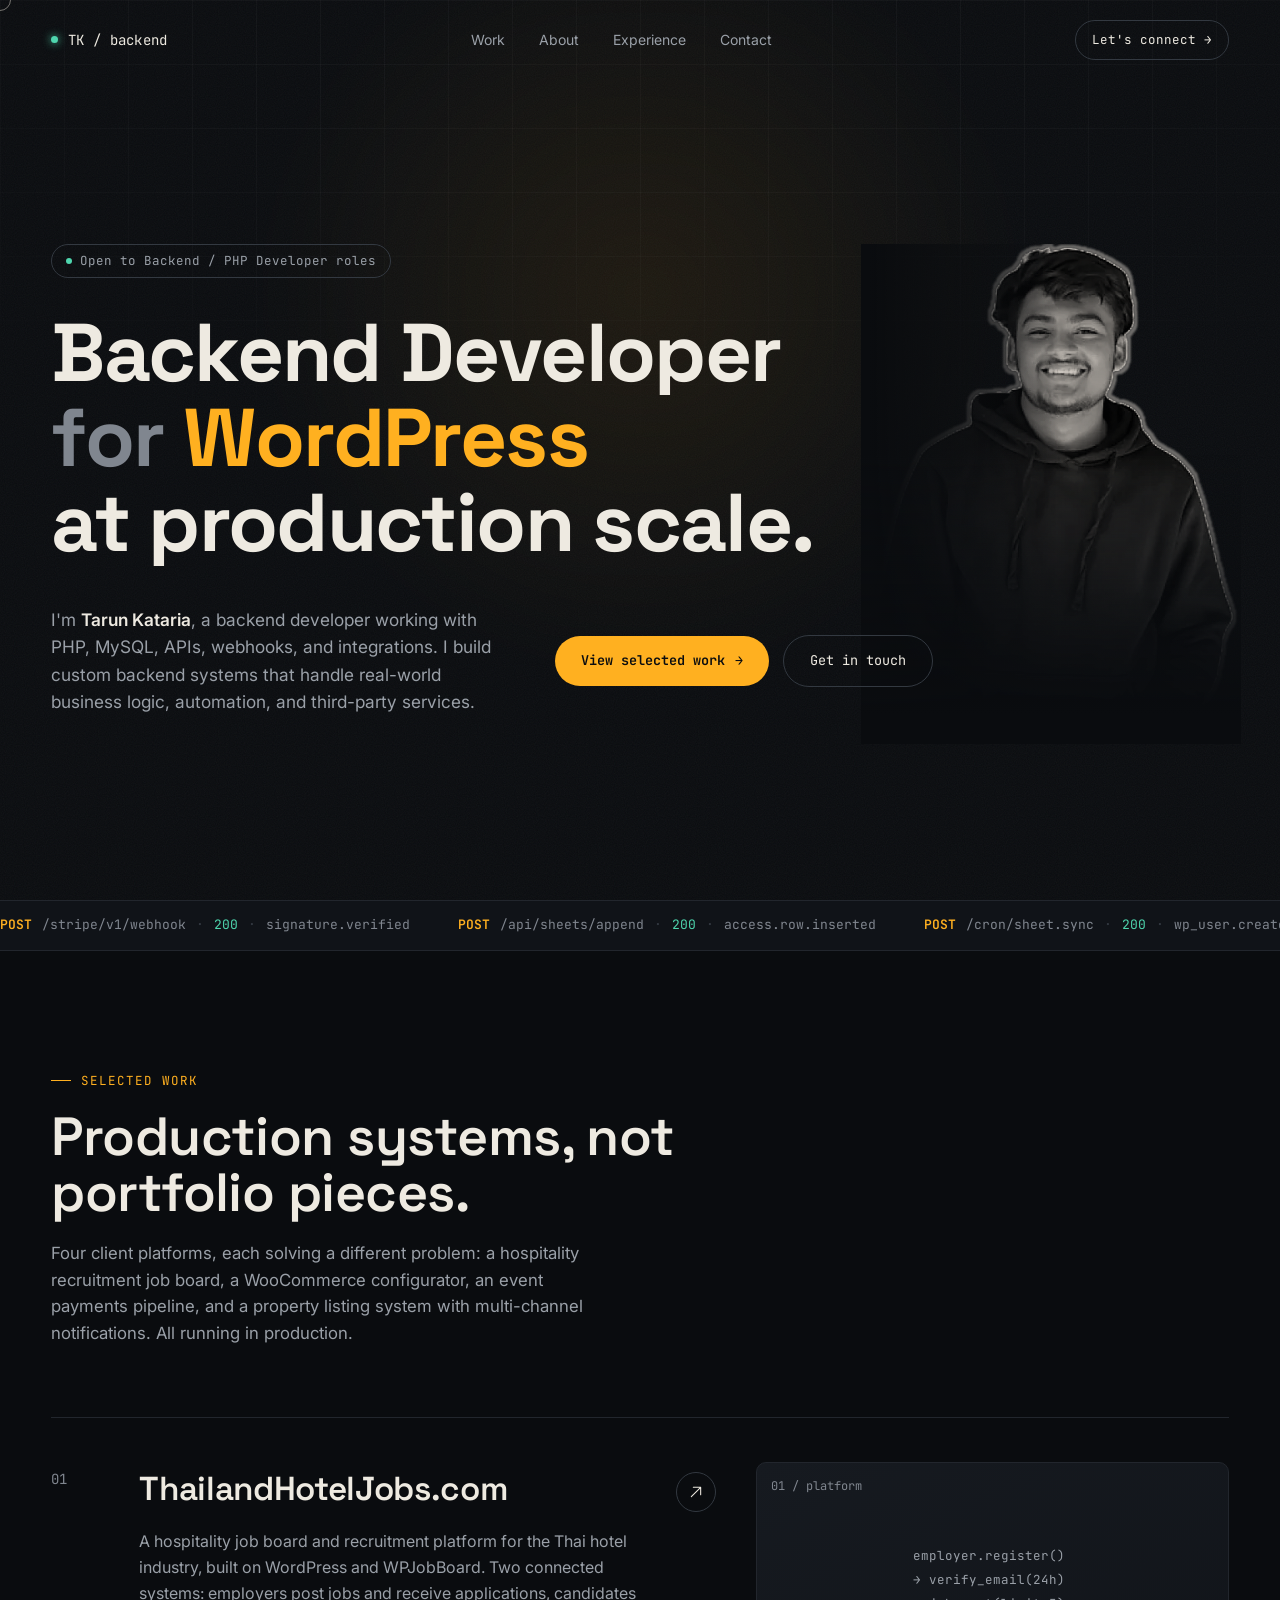
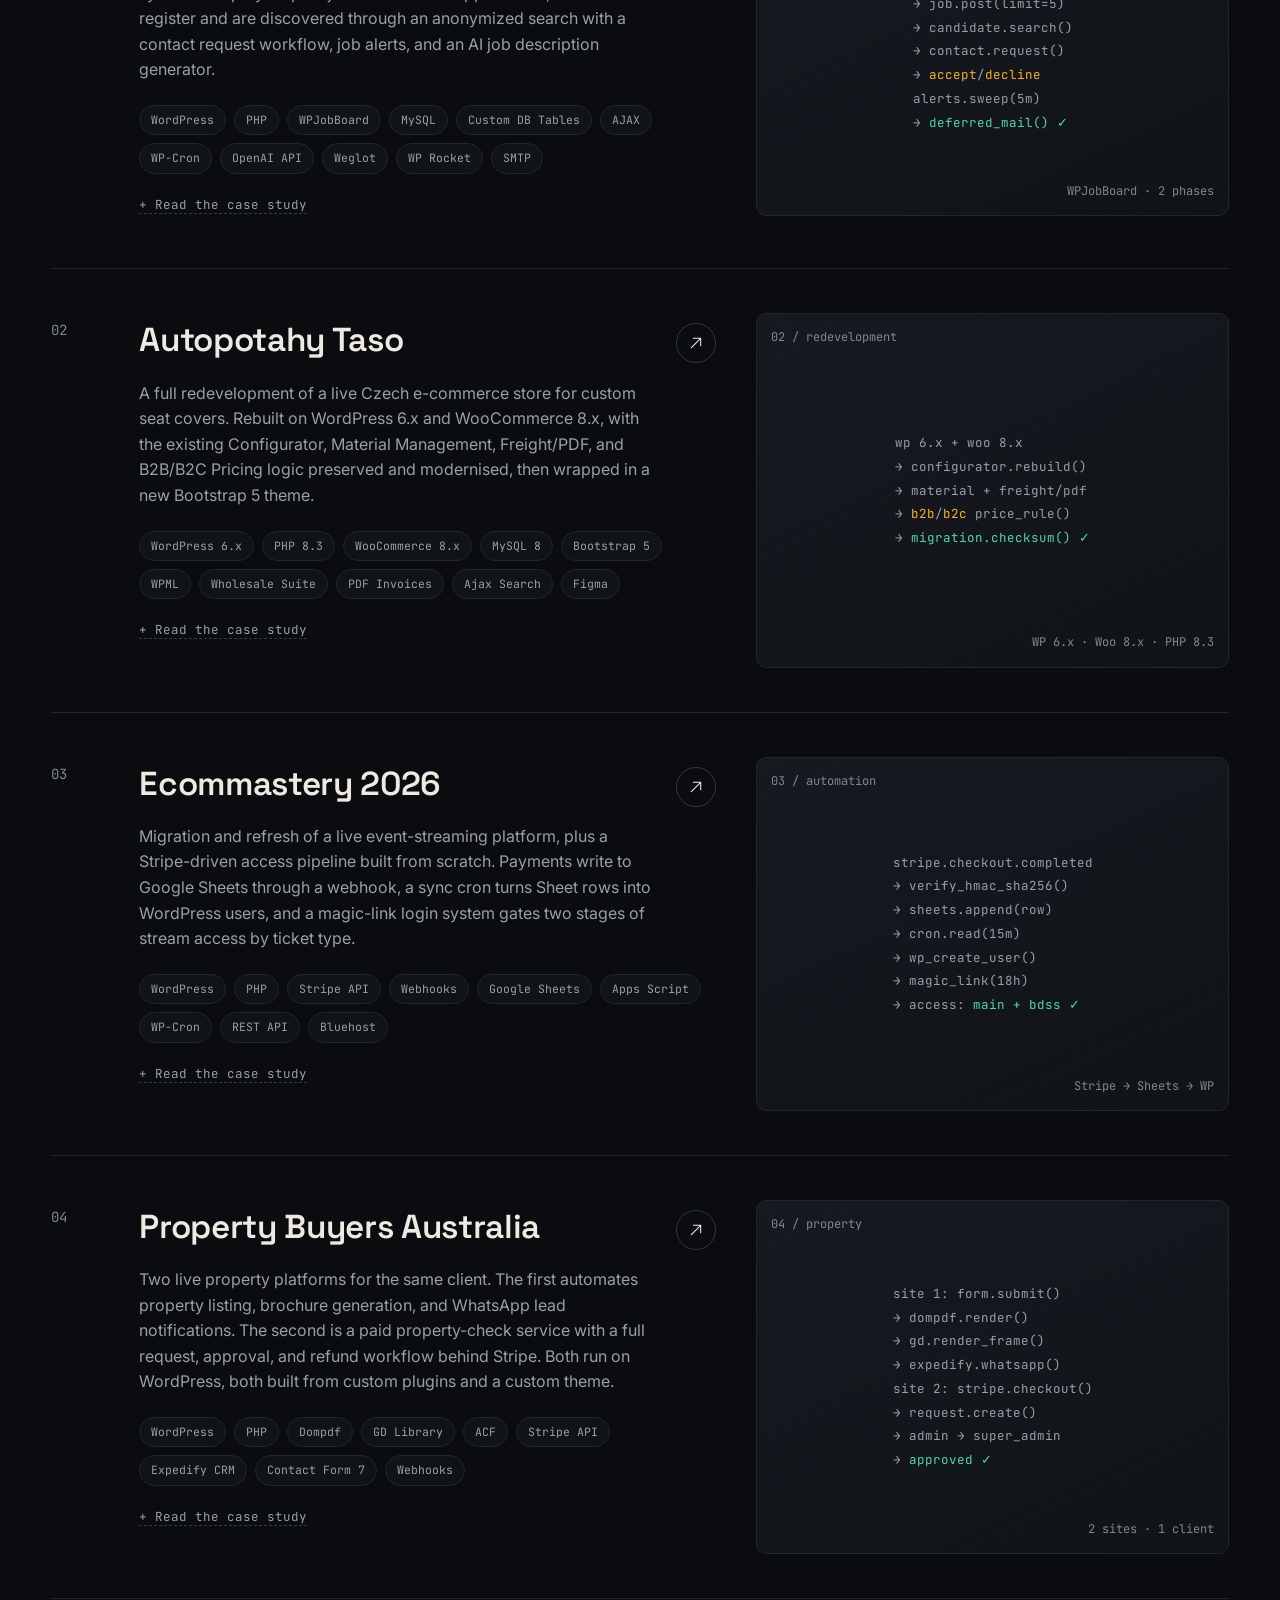
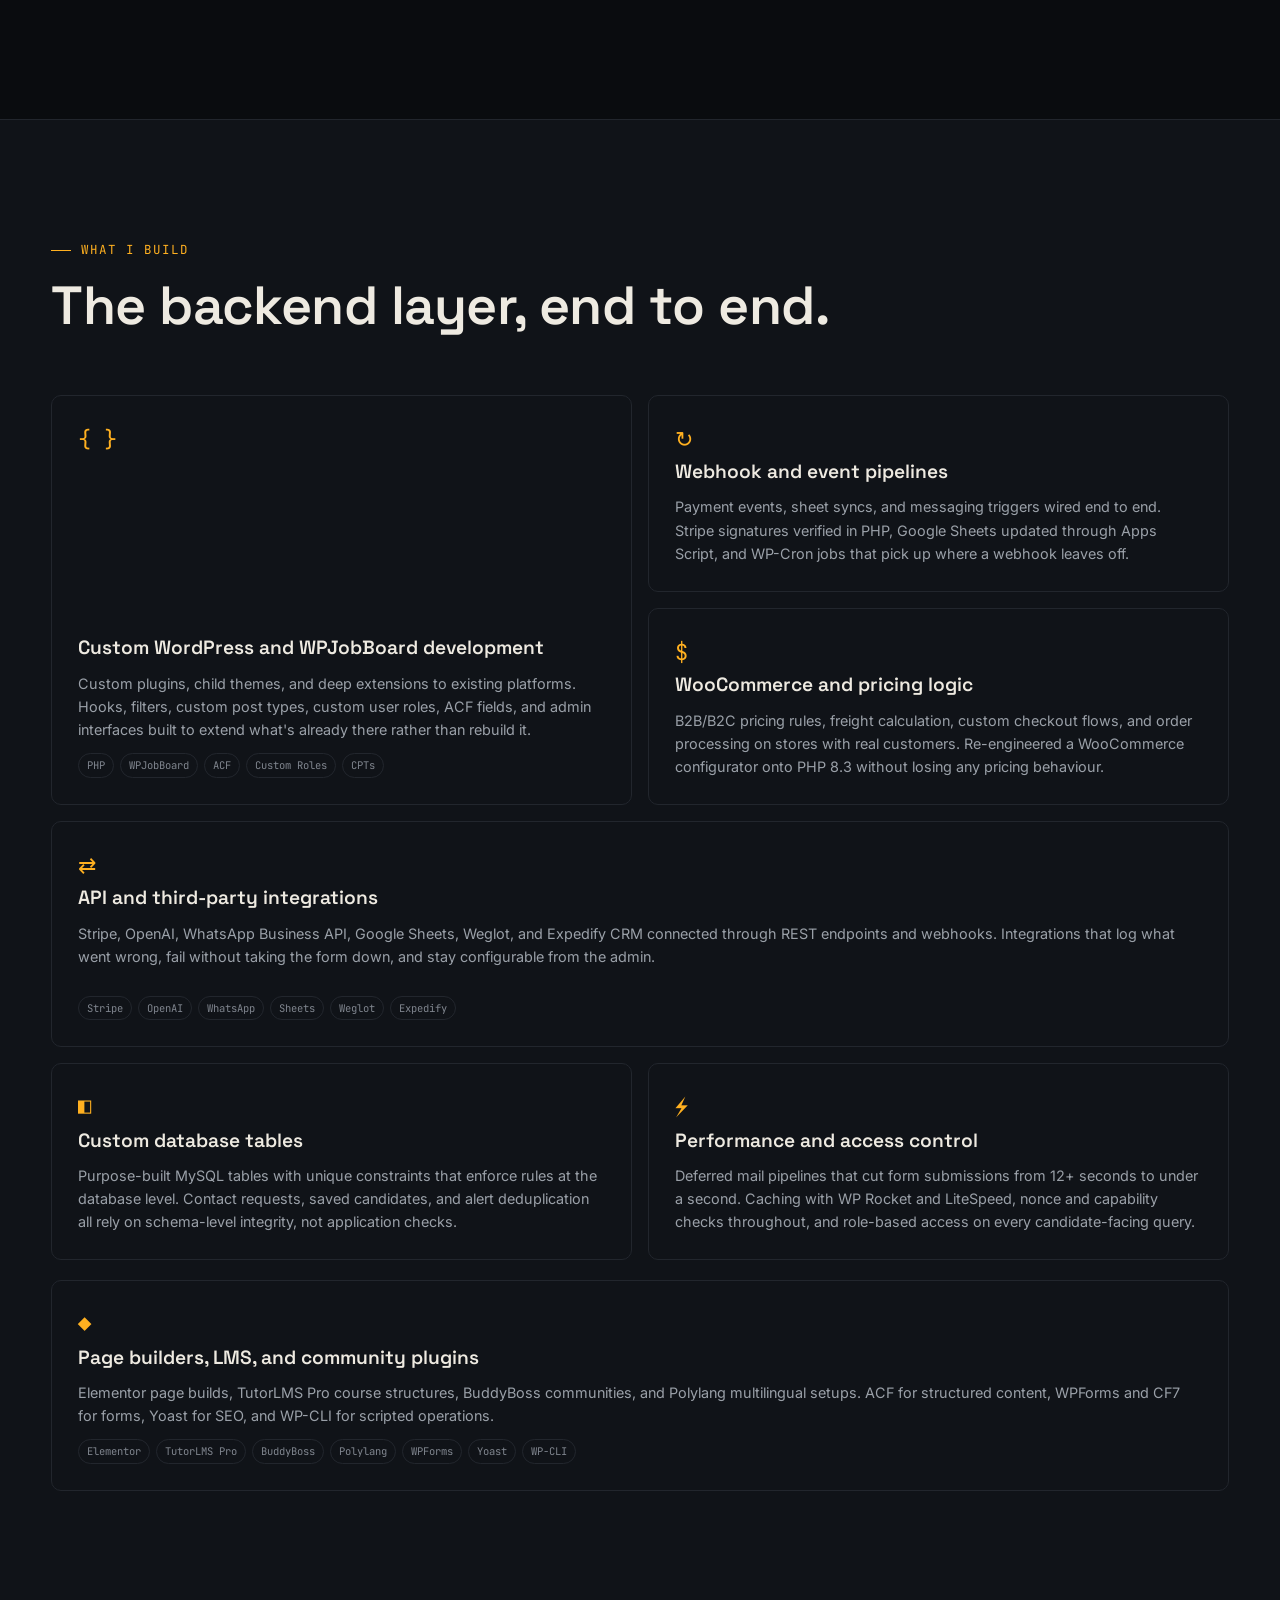
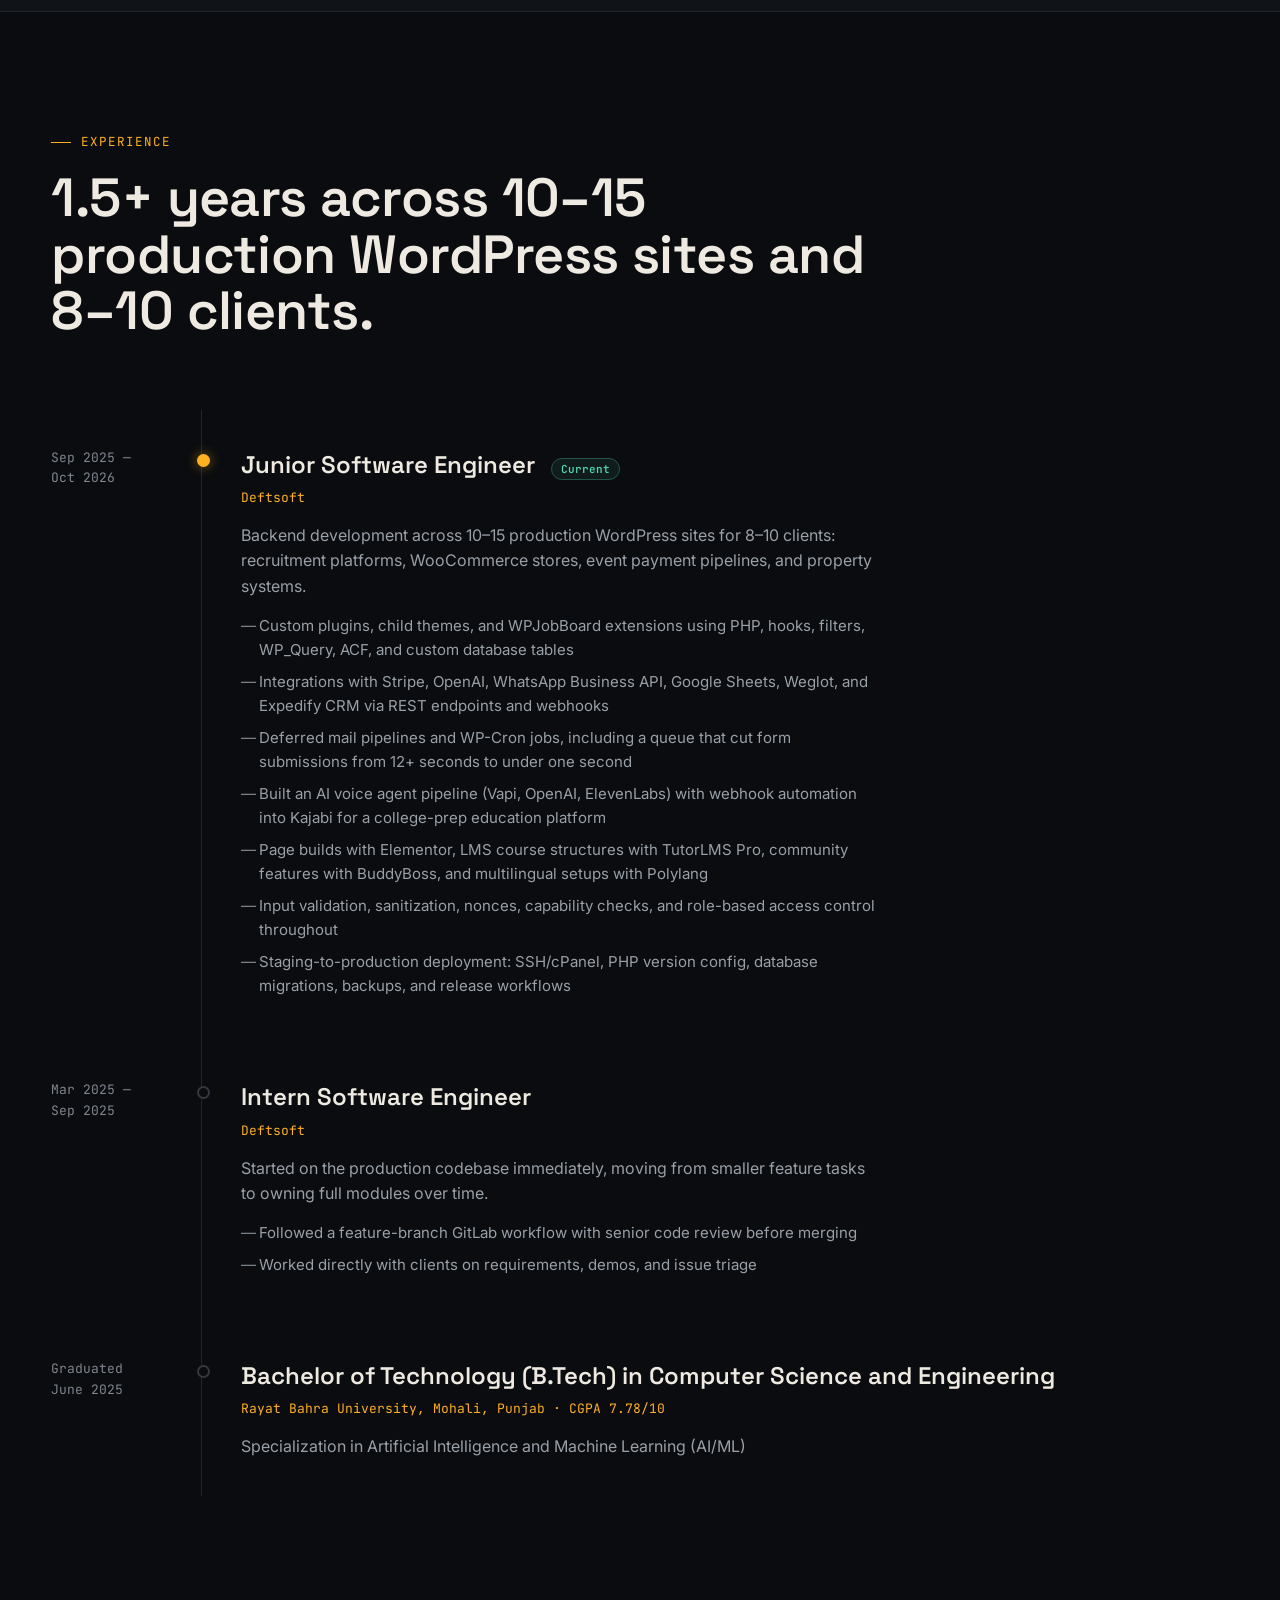
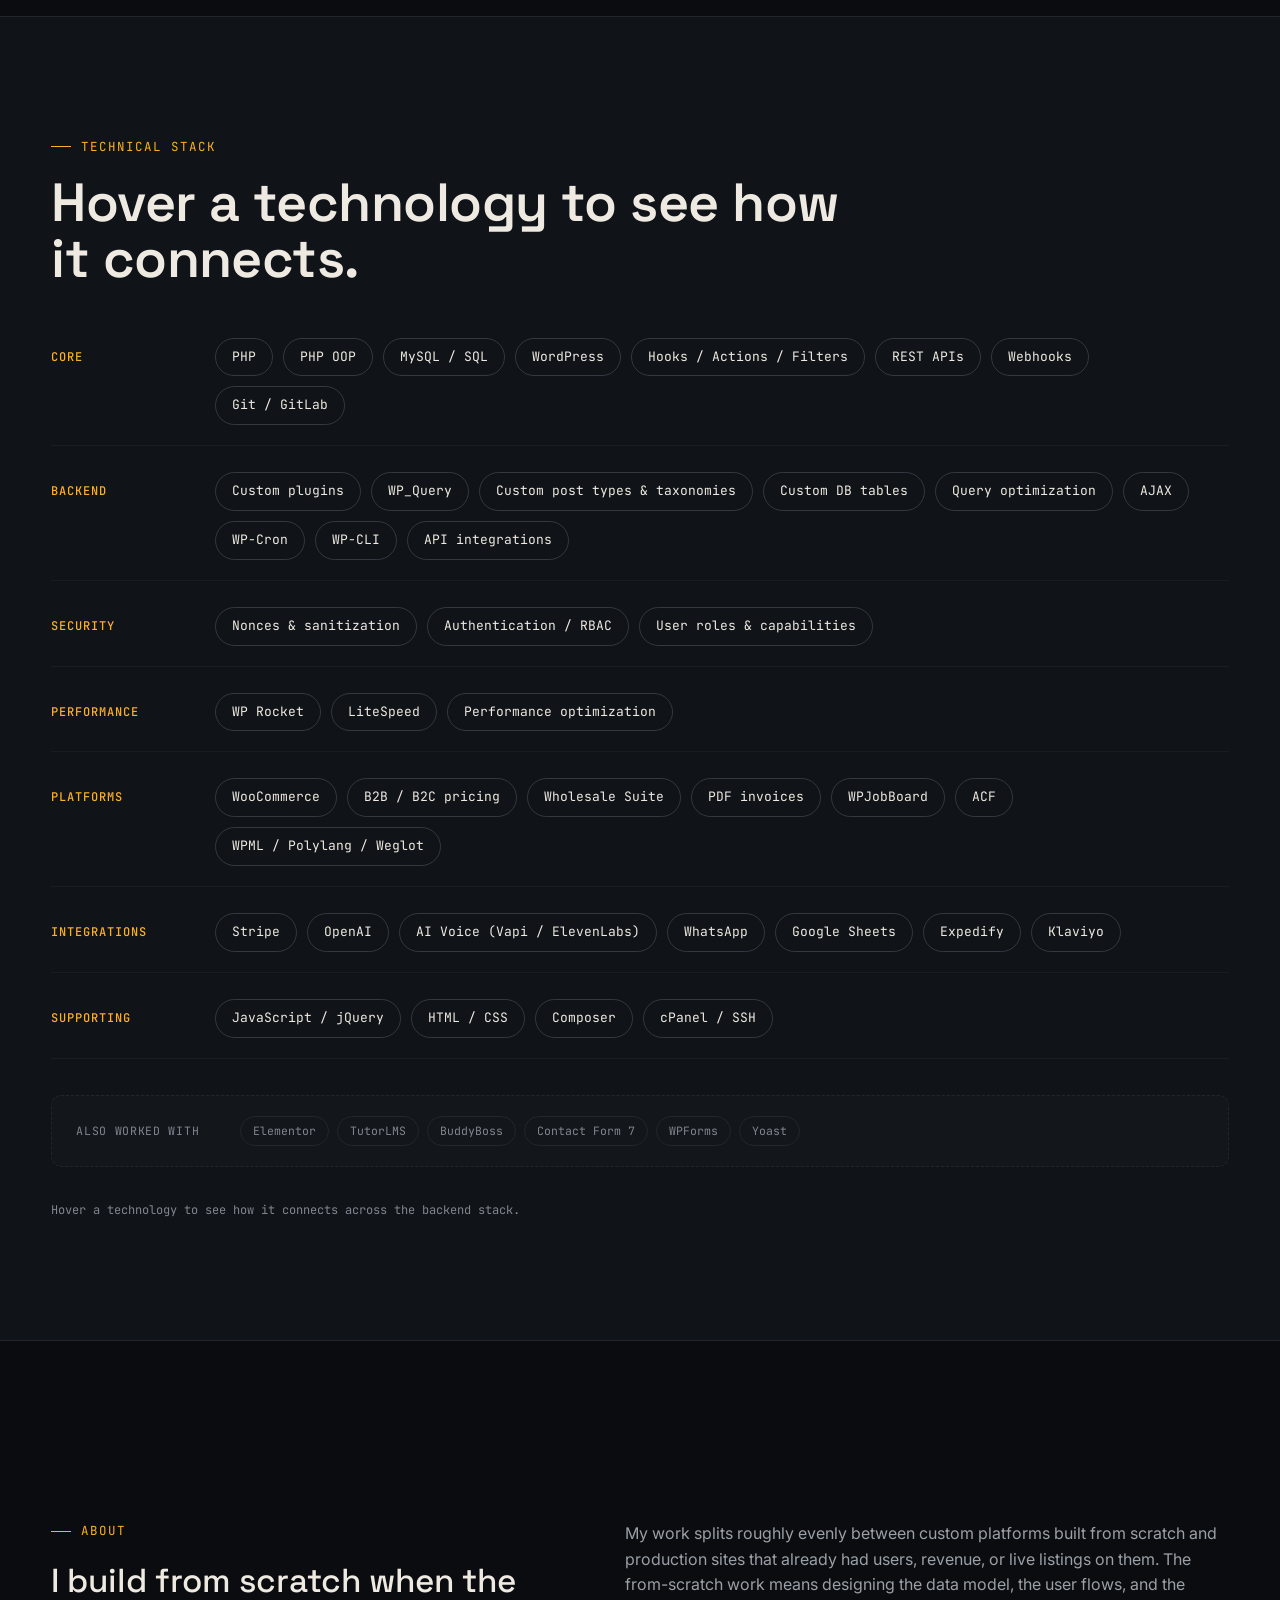
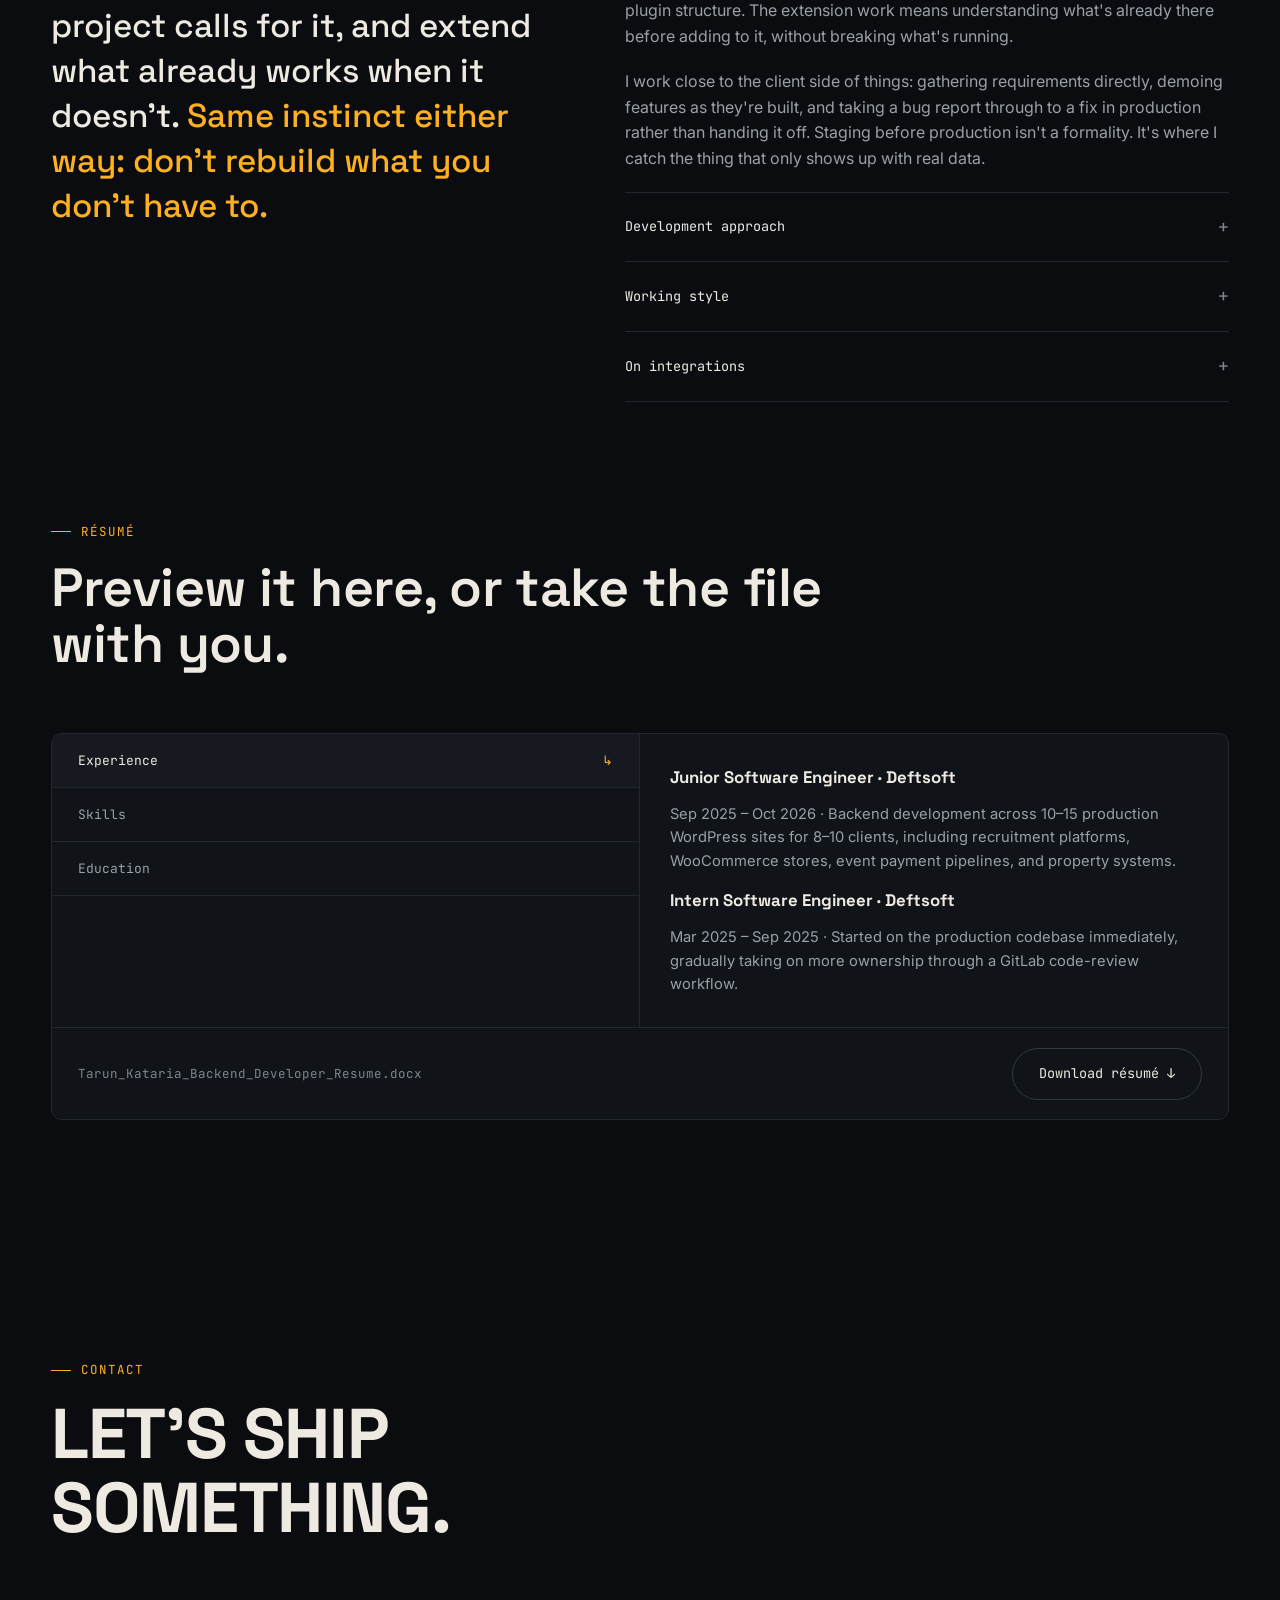
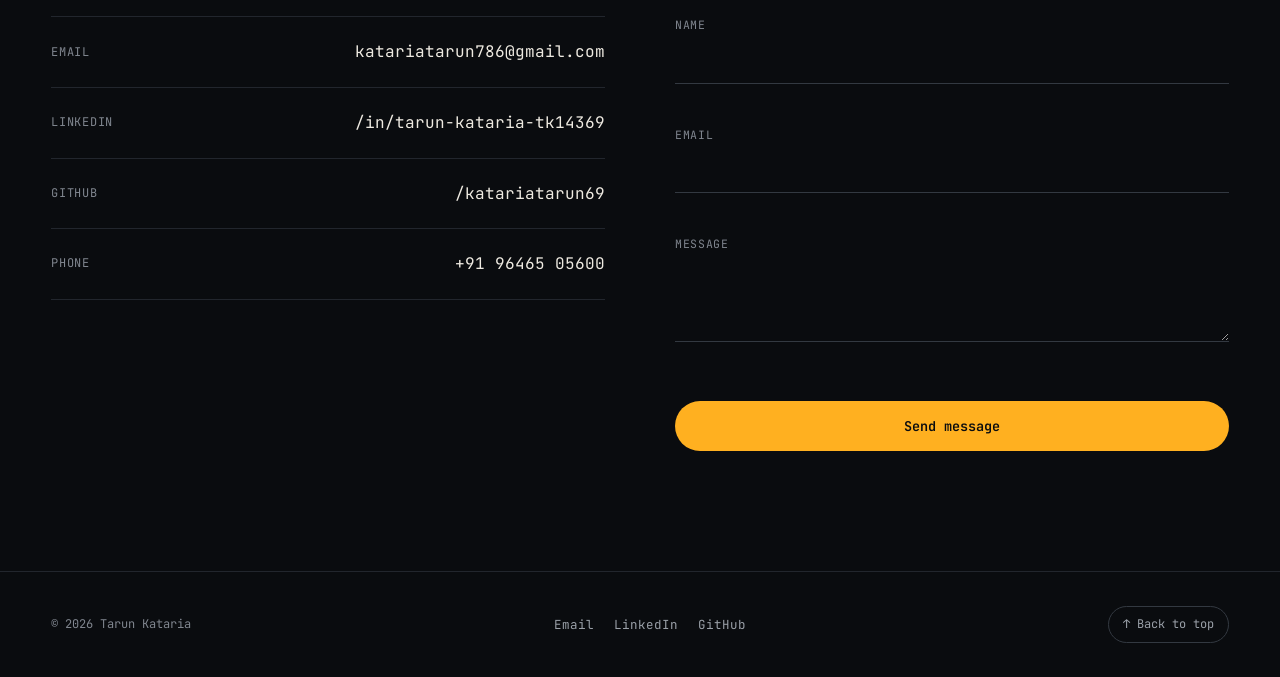
==== commit 39676146: "Added Spec info" ====
--- a/index.html
+++ b/index.html
@@ -772,7 +772,7 @@
 
         <div class="timeline">
           <div class="tl-row current reveal">
-            <div class="tl-date">Sep 2025 —<br>Present</div>
+            <div class="tl-date">Sep 2025 —<br>Oct 2026</div>
             <div class="tl-body">
               <h3>Junior Software Engineer <span class="tl-current-badge">Current</span></h3>
               <span class="tl-org">Deftsoft</span>
@@ -812,8 +812,9 @@
           <div class="tl-row reveal">
             <div class="tl-date">Graduated<br>June 2025</div>
             <div class="tl-body">
-              <h3>B.Tech, Computer Science &amp; Engineering</h3>
+              <h3>Bachelor of Technology (B.Tech) in Computer Science and Engineering</h3>
               <span class="tl-org">Rayat Bahra University, Mohali, Punjab · CGPA 7.78/10</span>
+              <p>Specialization in Artificial Intelligence and Machine Learning (AI/ML)</p>
             </div>
           </div>
         </div>
@@ -999,7 +1000,7 @@
           <div>
             <div class="resume-pane active" id="pane-exp" role="tabpanel" aria-labelledby="tab-pane-exp" tabindex="0">
               <h4>Junior Software Engineer · Deftsoft</h4>
-              <p style="margin-bottom:14px;">Sep 2025 – Present · Backend development across 10–15 production WordPress
+              <p style="margin-bottom:14px;">Sep 2025 – Oct 2026 · Backend development across 10–15 production WordPress
                 sites for 8–10 clients, including recruitment platforms, WooCommerce stores, event payment pipelines,
                 and property systems.</p>
               <h4>Intern Software Engineer · Deftsoft</h4>
@@ -1011,13 +1012,14 @@
                 <li><strong>Core:</strong> PHP, PHP OOP, MySQL / SQL, WordPress, REST APIs, Webhooks, Git</li>
                 <li><strong>Backend:</strong> Custom plugins, WP_Query, Custom DB tables, Authentication / RBAC, AJAX, WP-Cron, API integrations, Performance optimization</li>
                 <li><strong>Platforms:</strong> WooCommerce, WPJobBoard, ACF, WPML / Polylang / Weglot</li>
-                <li><strong>Integrations:</strong> Stripe, OpenAI, WhatsApp API, Google Sheets, Expedify, Klaviyo, AI Voice (Vapi, ElevenLabs)</li>
+                <li><strong>Integrations:</strong> Stripe, OpenAI, WhatsApp API, Google Sheets, Expedify, Klaviyo, AI Voice (Vapi, ElevenLabs). Zapier</li>
                 <li><strong>Supporting:</strong> JavaScript, jQuery, HTML5, CSS3 · Also worked with: Elementor, TutorLMS, BuddyBoss, CF7, WPForms, Yoast</li>
               </ul>
             </div>
             <div class="resume-pane" id="pane-edu" role="tabpanel" aria-labelledby="tab-pane-edu" tabindex="0">
-              <h4>B.Tech, Computer Science &amp; Engineering</h4>
-              <p>Rayat Bahra University, Mohali, Punjab<br>
+              <h4>Bachelor of Technology (B.Tech) in Computer Science and Engineering</h4>
+              <p>Specialization in Artificial Intelligence and Machine Learning (AI/ML)<br>
+                Rayat Bahra University, Mohali, Punjab<br>
                 Graduated June 2025 · CGPA 7.78/10</p>
             </div>
           </div>
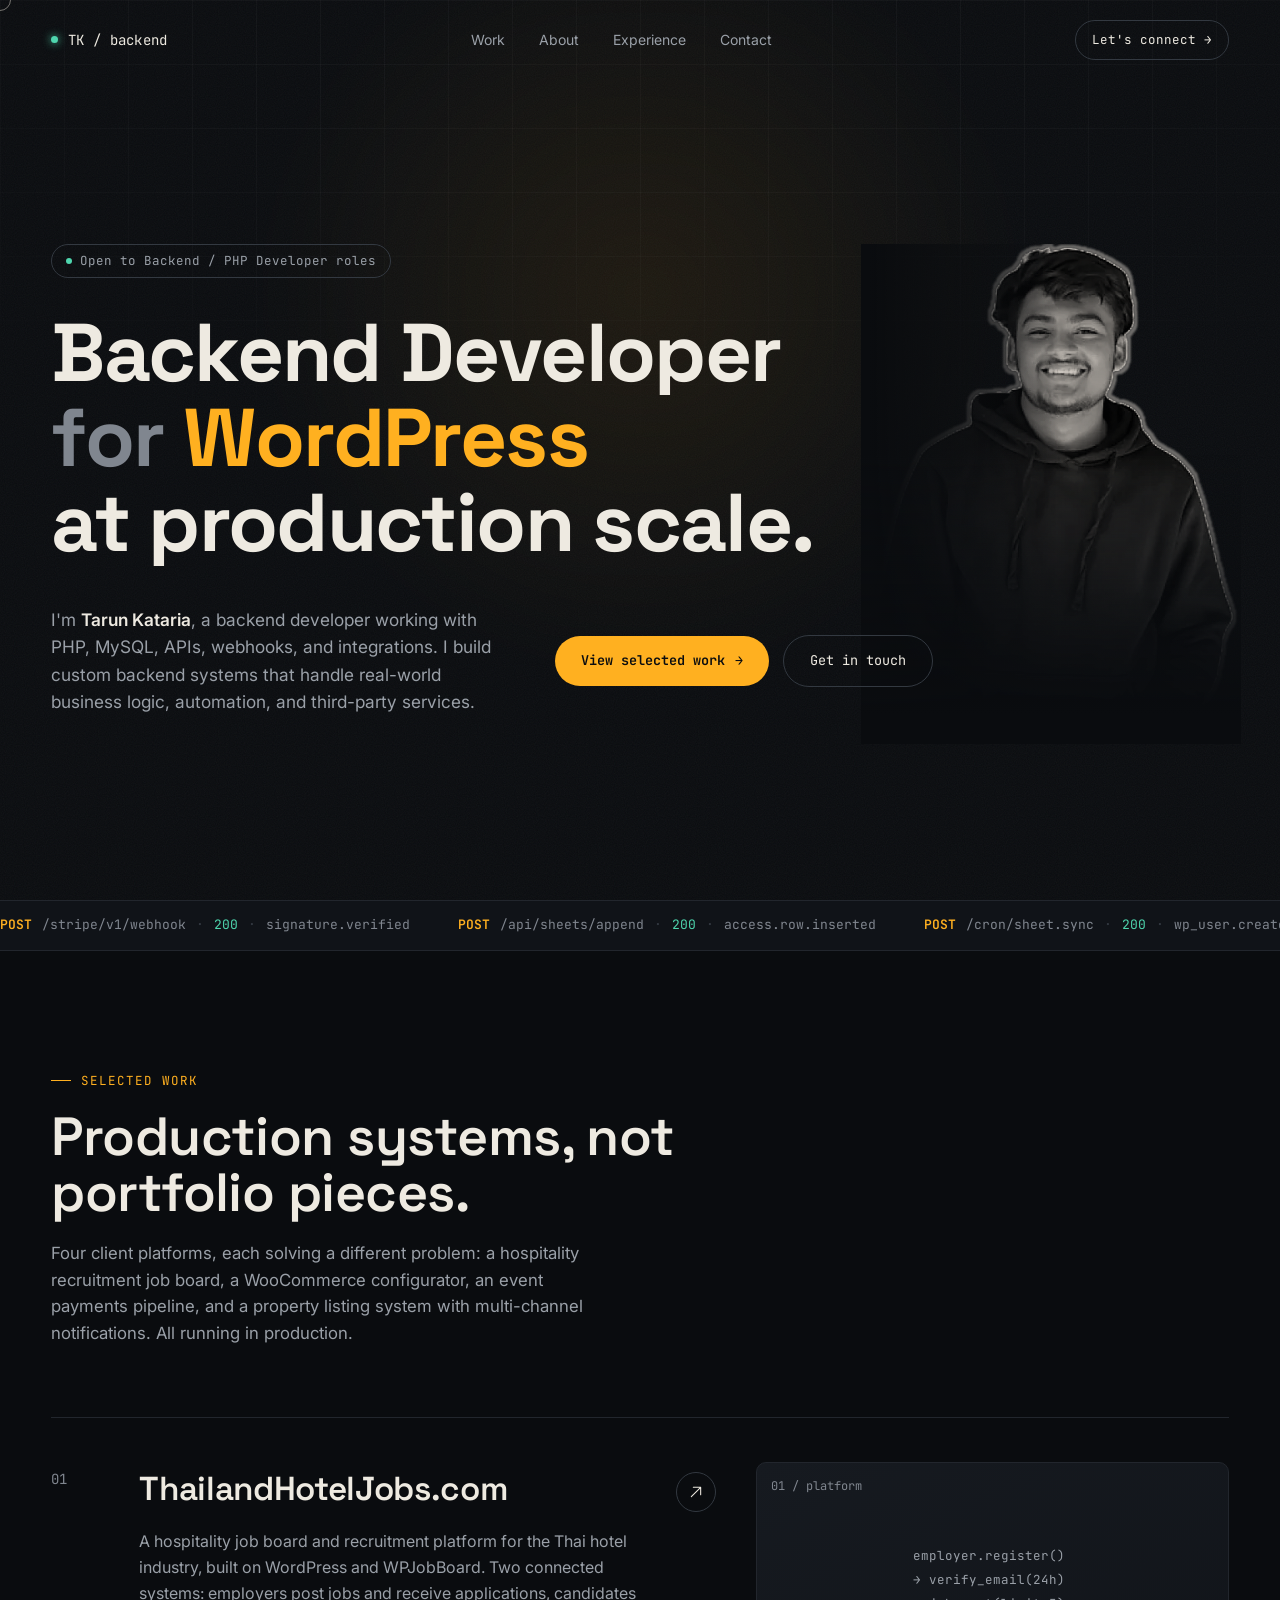
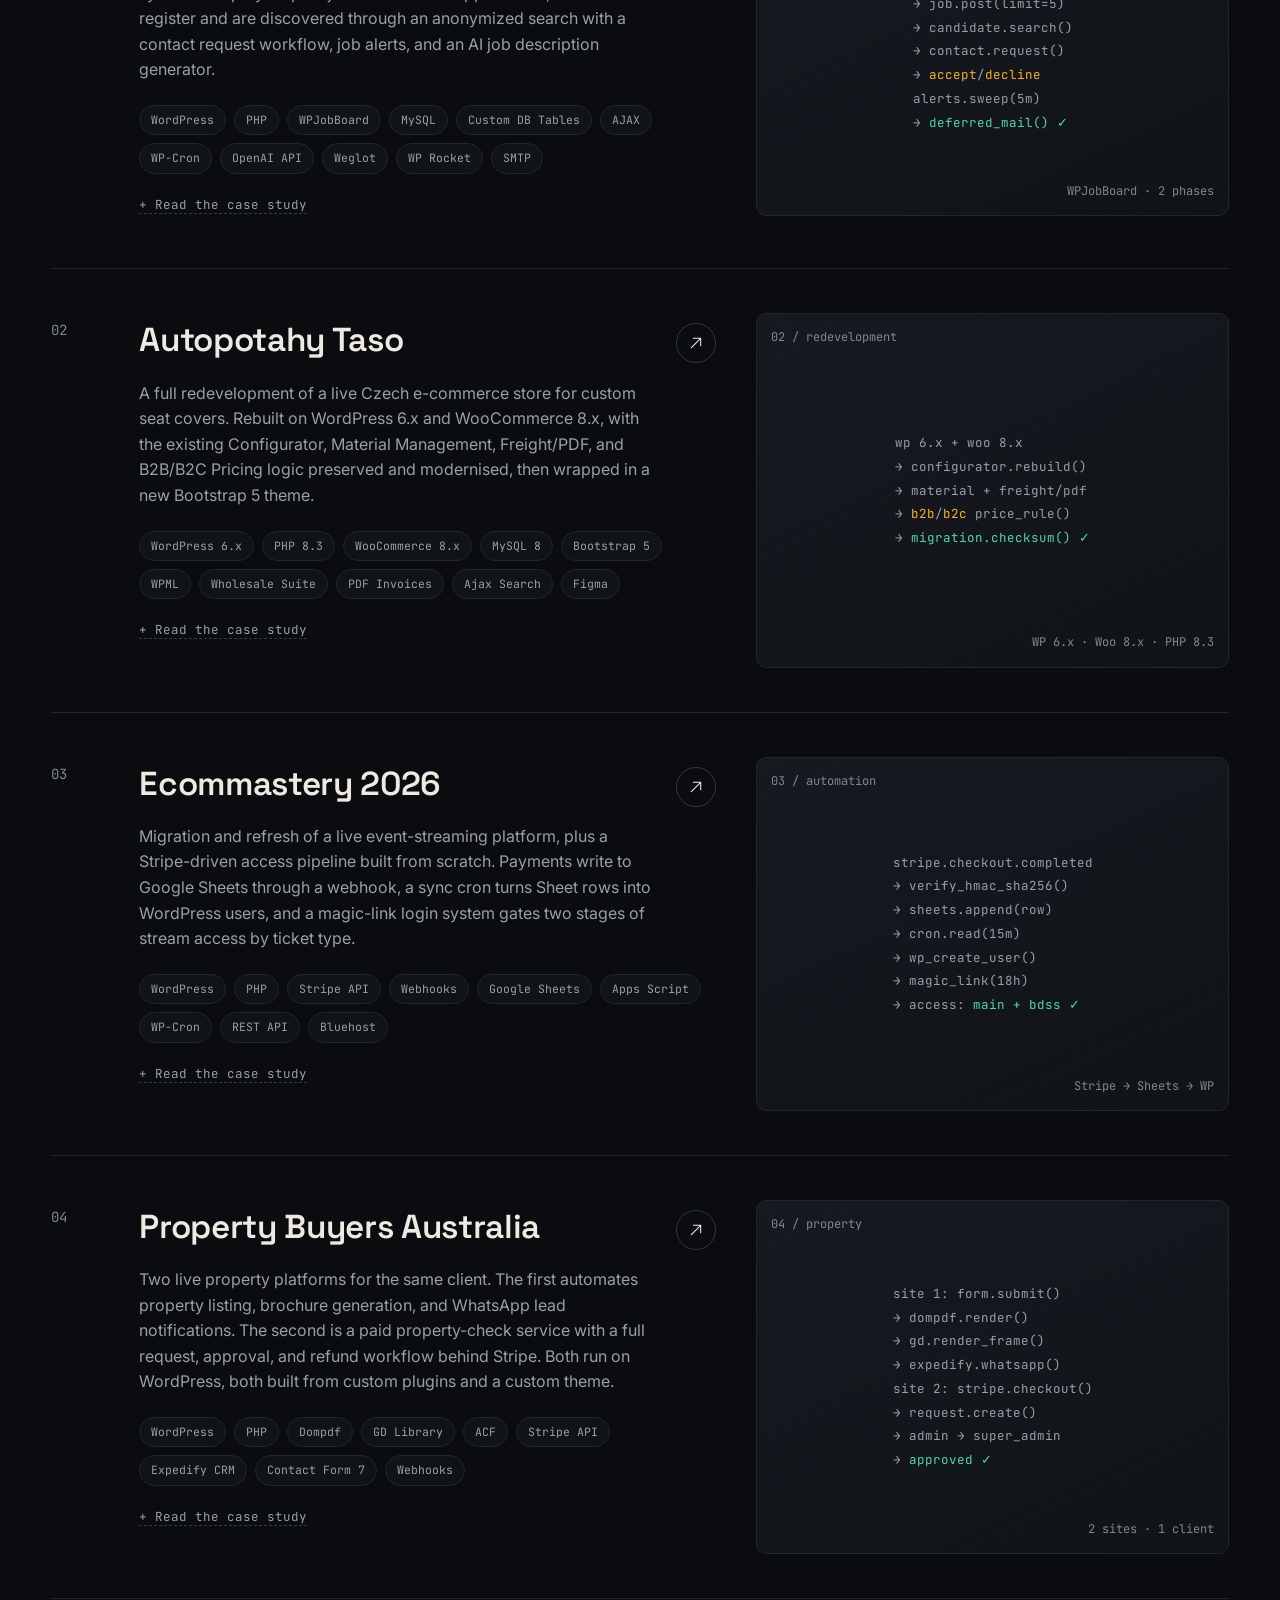
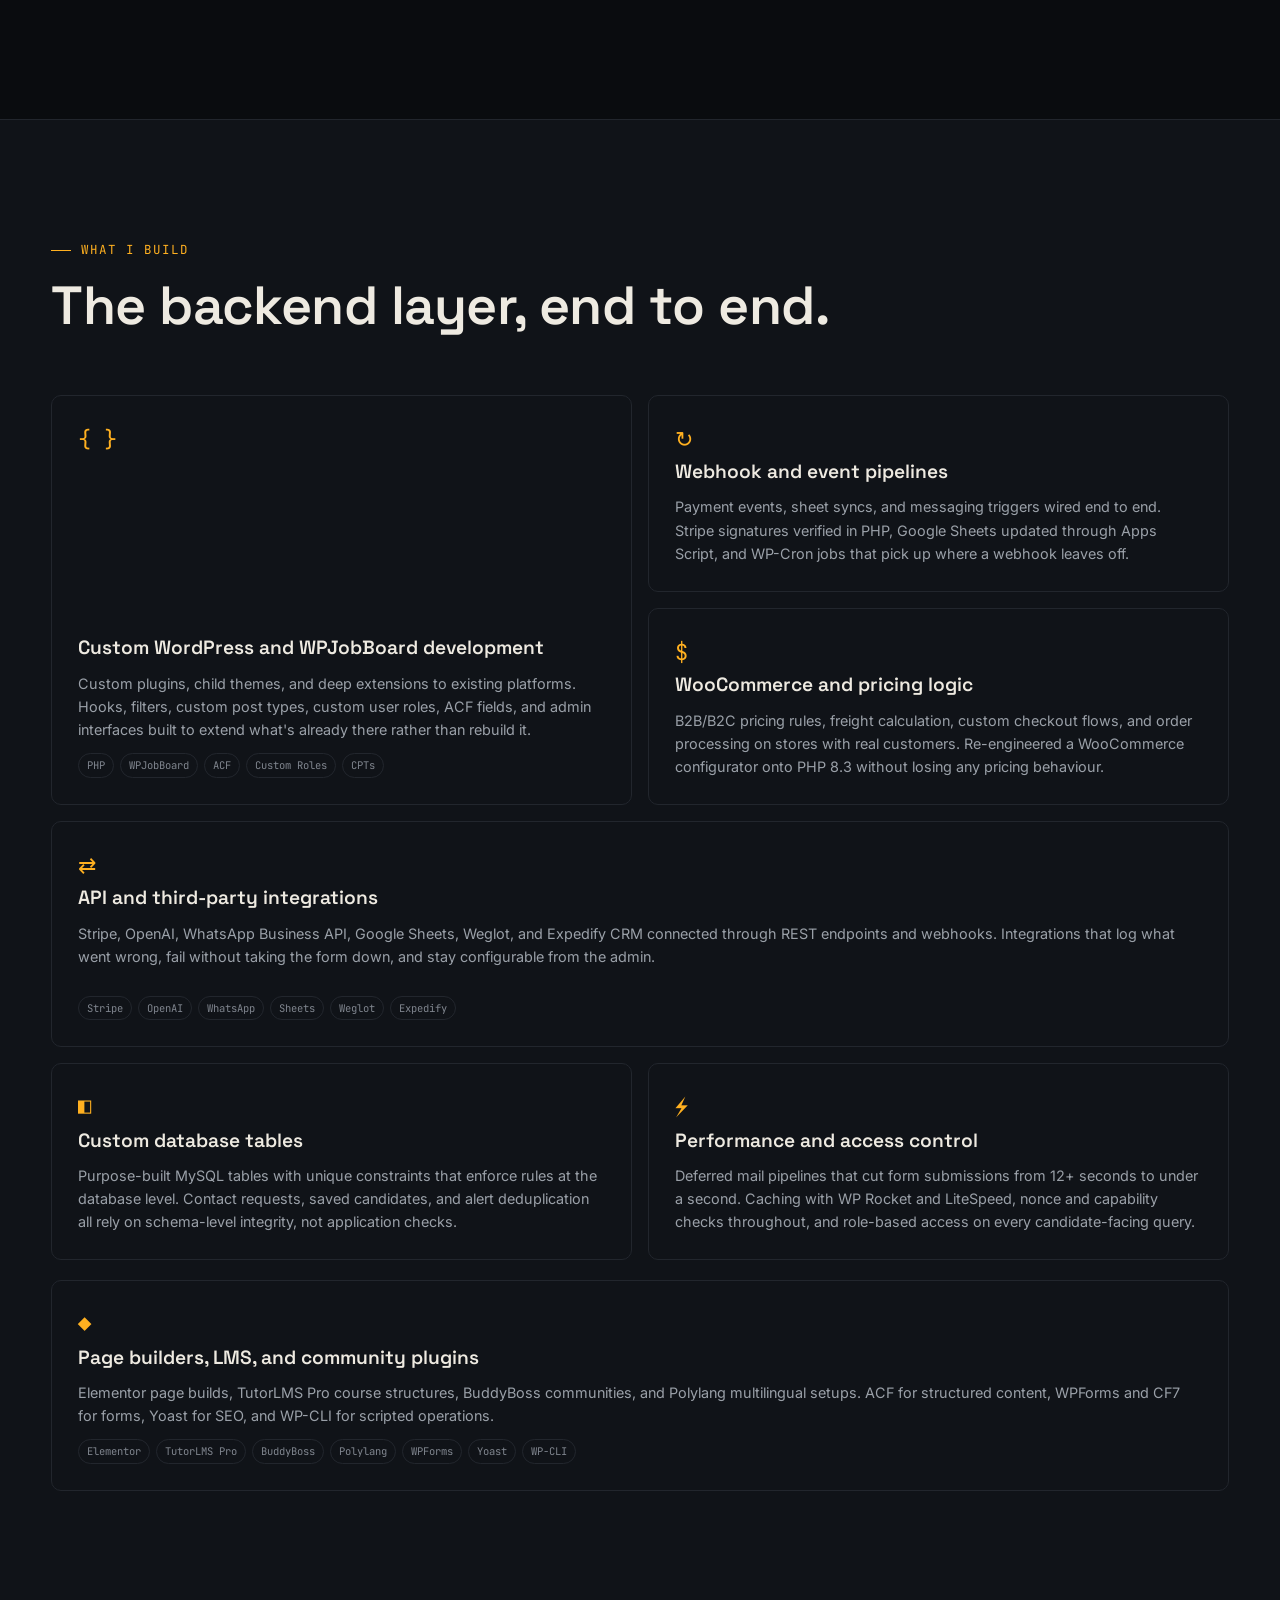
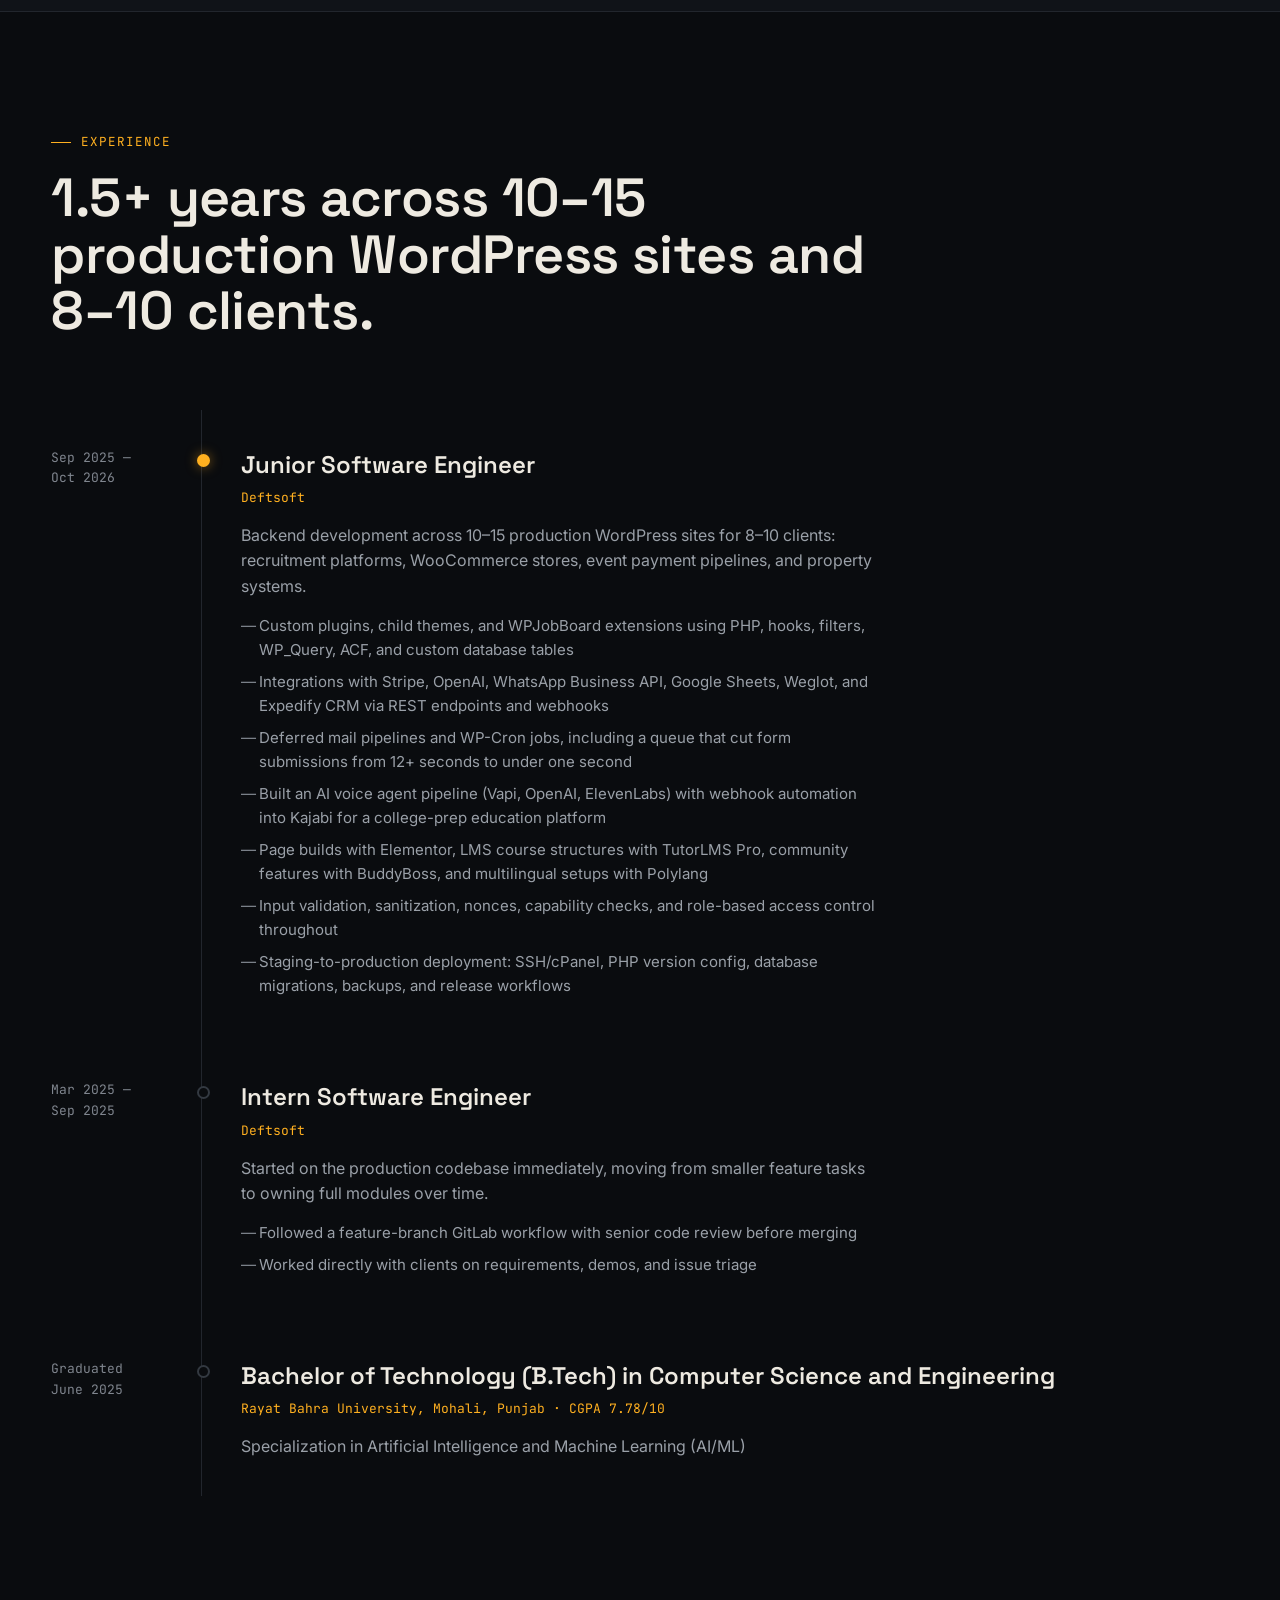
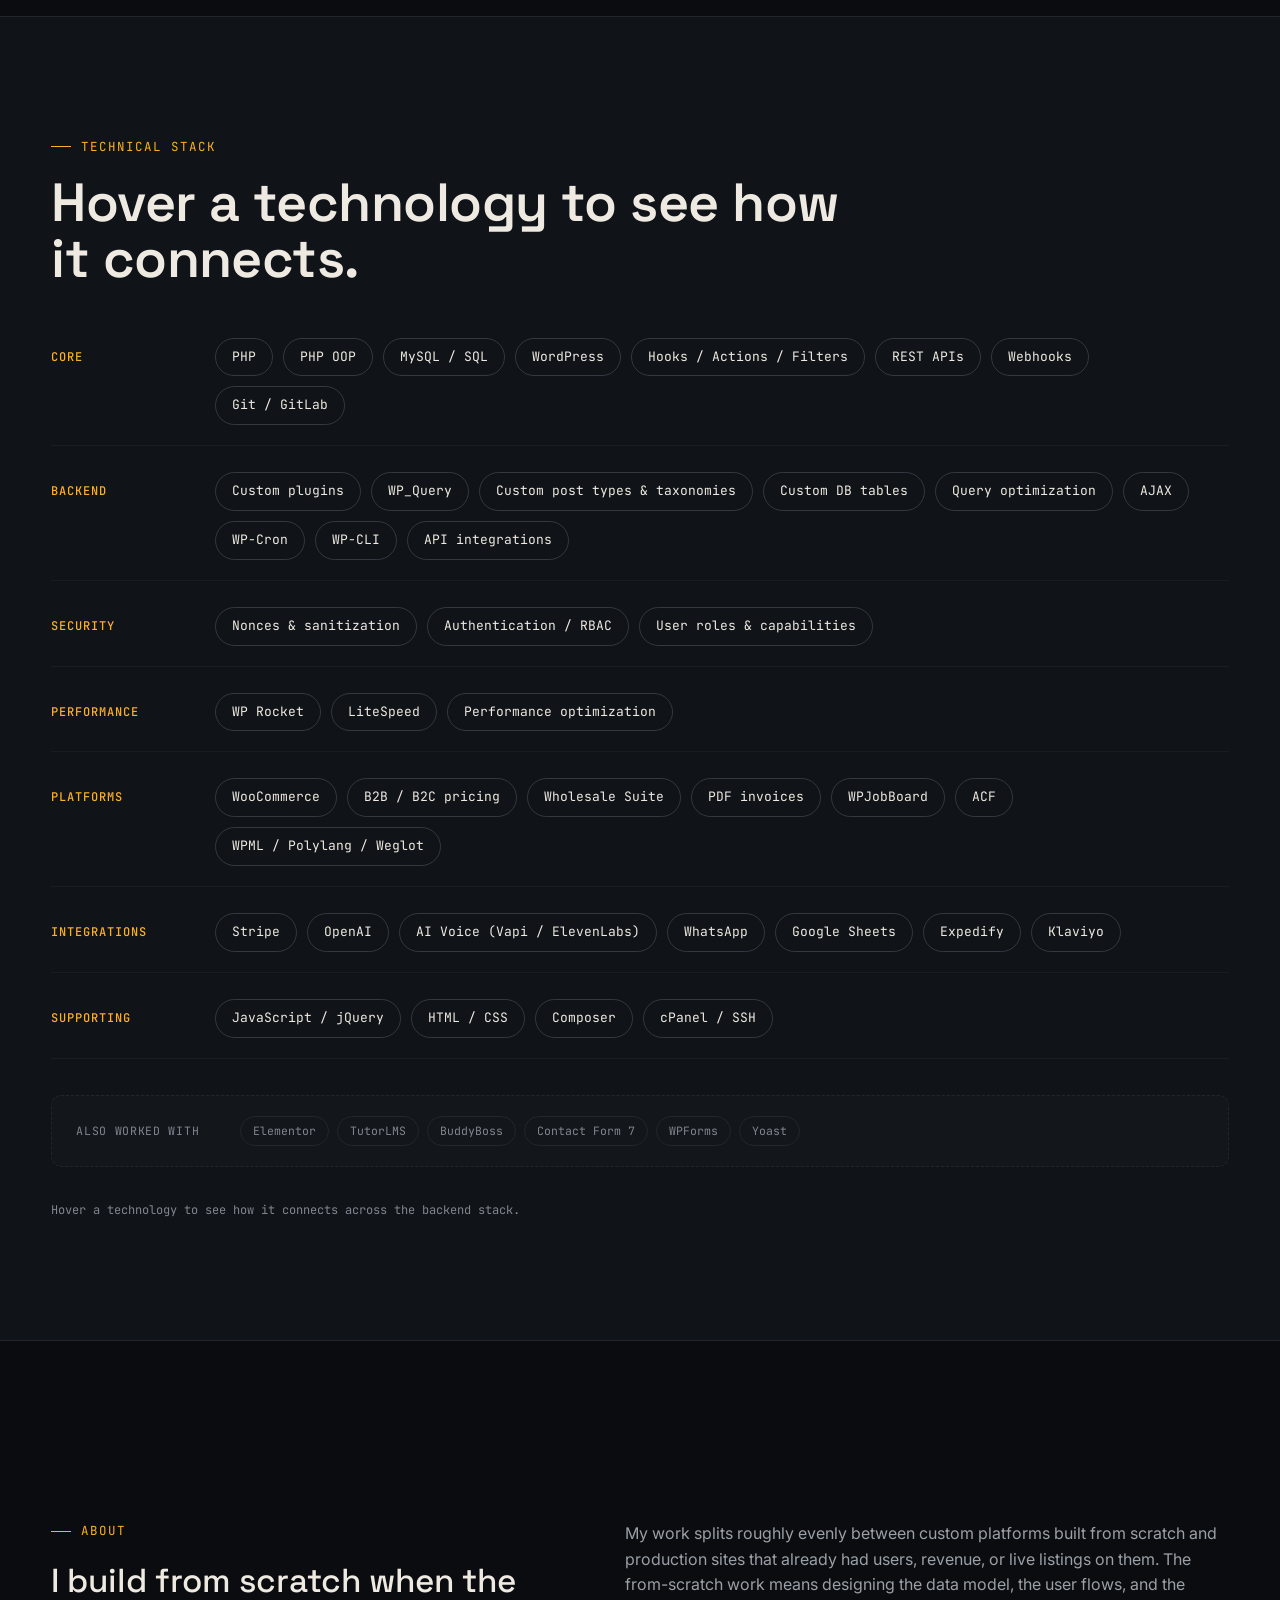
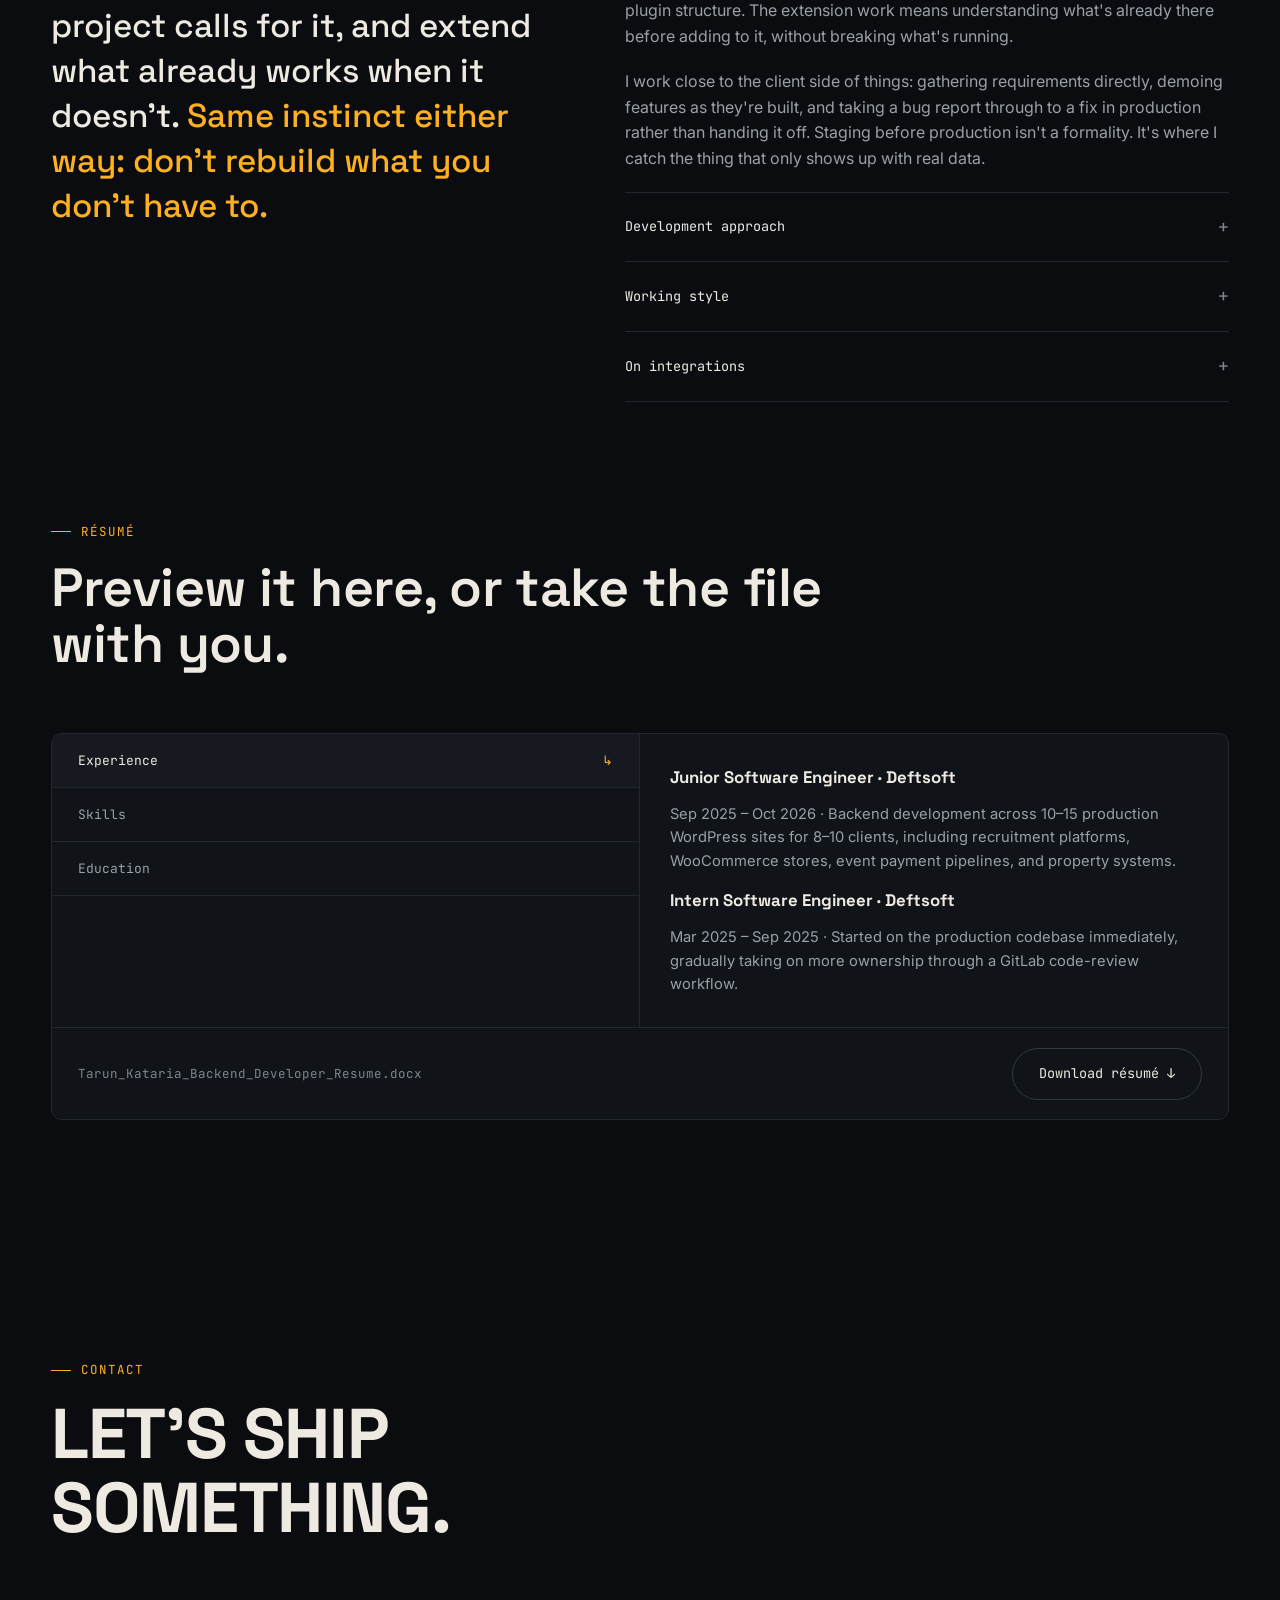
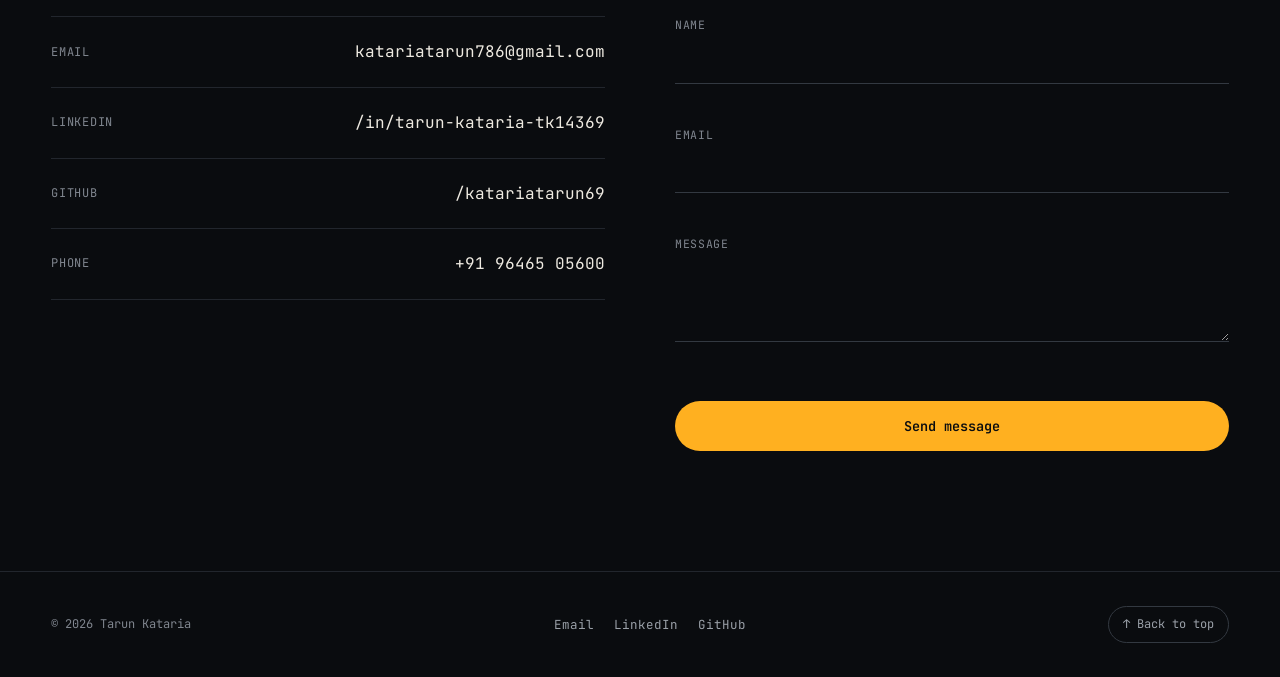
==== commit deae644c: "updated exp duration" ====
--- a/index.html
+++ b/index.html
@@ -9,16 +9,19 @@
     content="Backend developer specializing in PHP, MySQL, APIs, webhooks, integrations, and production WordPress systems.">
   <meta name="theme-color" content="#0a0c0f">
   <link rel="canonical" href="https://katariatarun69.github.io/Portfolio/">
-  <link rel="icon" href="data:image/svg+xml,%3Csvg xmlns='http://www.w3.org/2000/svg' viewBox='0 0 64 64'%3E%3Crect width='64' height='64' rx='14' fill='%230a0c0f'/%3E%3Ctext x='32' y='43' font-family='monospace' font-size='28' font-weight='700' text-anchor='middle' fill='%23ffb020'%3ETK%3C/text%3E%3C/svg%3E">
+  <link rel="icon"
+    href="data:image/svg+xml,%3Csvg xmlns='http://www.w3.org/2000/svg' viewBox='0 0 64 64'%3E%3Crect width='64' height='64' rx='14' fill='%230a0c0f'/%3E%3Ctext x='32' y='43' font-family='monospace' font-size='28' font-weight='700' text-anchor='middle' fill='%23ffb020'%3ETK%3C/text%3E%3C/svg%3E">
   <meta property="og:type" content="website">
   <meta property="og:site_name" content="Tarun Kataria">
   <meta property="og:title" content="Tarun Kataria — Backend Developer | PHP · APIs · WordPress">
-  <meta property="og:description" content="Backend developer specializing in PHP, MySQL, APIs, webhooks, integrations, and production WordPress systems.">
+  <meta property="og:description"
+    content="Backend developer specializing in PHP, MySQL, APIs, webhooks, integrations, and production WordPress systems.">
   <meta property="og:url" content="https://katariatarun69.github.io/Portfolio/">
   <meta property="og:image" content="https://katariatarun69.github.io/Portfolio/assets/tarun-cutout.png">
   <meta name="twitter:card" content="summary">
   <meta name="twitter:title" content="Tarun Kataria — Backend Developer | PHP · APIs · WordPress">
-  <meta name="twitter:description" content="Backend developer specializing in PHP, MySQL, APIs, webhooks, integrations, and production WordPress systems.">
+  <meta name="twitter:description"
+    content="Backend developer specializing in PHP, MySQL, APIs, webhooks, integrations, and production WordPress systems.">
   <meta name="twitter:image" content="https://katariatarun69.github.io/Portfolio/assets/tarun-cutout.png">
   <link rel="preconnect" href="https://fonts.googleapis.com">
   <link rel="preconnect" href="https://fonts.gstatic.com" crossorigin>
@@ -26,7 +29,24 @@
     href="https://fonts.googleapis.com/css2?family=Space+Grotesk:wght@400..700&family=Inter:wght@400;500;600&family=JetBrains+Mono:wght@400;500&display=swap"
     rel="stylesheet">
   <link rel="stylesheet" href="style.css">
-  <noscript><style>.reveal,.reveal-stagger,.reveal-stagger>*{opacity:1!important;transform:none!important}.hero h1 .line span,.hero-status,.hero-row,.hero-actions{opacity:1!important;transform:none!important}</style></noscript>
+  <noscript>
+    <style>
+      .reveal,
+      .reveal-stagger,
+      .reveal-stagger>* {
+        opacity: 1 !important;
+        transform: none !important
+      }
+
+      .hero h1 .line span,
+      .hero-status,
+      .hero-row,
+      .hero-actions {
+        opacity: 1 !important;
+        transform: none !important
+      }
+    </style>
+  </noscript>
 </head>
 
 <body>
@@ -52,7 +72,8 @@
         <a href="#contact">Contact</a>
       </div>
       <a href="#contact" class="nav-cta">Let's connect →</a>
-      <button class="nav-toggle" id="navToggle" aria-label="Open menu" aria-expanded="false" aria-controls="mobileMenu"><span></span></button>
+      <button class="nav-toggle" id="navToggle" aria-label="Open menu" aria-expanded="false"
+        aria-controls="mobileMenu"><span></span></button>
     </div>
   </nav>
 
@@ -774,7 +795,7 @@
           <div class="tl-row current reveal">
             <div class="tl-date">Sep 2025 —<br>Oct 2026</div>
             <div class="tl-body">
-              <h3>Junior Software Engineer <span class="tl-current-badge">Current</span></h3>
+              <h3>Junior Software Engineer </h3>
               <span class="tl-org">Deftsoft</span>
               <p>Backend development across 10–15 production WordPress sites for 8–10 clients: recruitment platforms,
                 WooCommerce stores, event payment pipelines, and property systems.</p>
@@ -993,9 +1014,12 @@
 
         <div class="resume-card reveal">
           <div class="resume-tabs" role="tablist" aria-label="Résumé sections">
-            <button class="resume-tab active" role="tab" id="tab-pane-exp" aria-controls="pane-exp" aria-selected="true" tabindex="0" data-pane="pane-exp">Experience <span class="go">↳</span></button>
-            <button class="resume-tab" role="tab" id="tab-pane-skills" aria-controls="pane-skills" aria-selected="false" tabindex="-1" data-pane="pane-skills">Skills <span class="go">↳</span></button>
-            <button class="resume-tab" role="tab" id="tab-pane-edu" aria-controls="pane-edu" aria-selected="false" tabindex="-1" data-pane="pane-edu">Education <span class="go">↳</span></button>
+            <button class="resume-tab active" role="tab" id="tab-pane-exp" aria-controls="pane-exp" aria-selected="true"
+              tabindex="0" data-pane="pane-exp">Experience <span class="go">↳</span></button>
+            <button class="resume-tab" role="tab" id="tab-pane-skills" aria-controls="pane-skills" aria-selected="false"
+              tabindex="-1" data-pane="pane-skills">Skills <span class="go">↳</span></button>
+            <button class="resume-tab" role="tab" id="tab-pane-edu" aria-controls="pane-edu" aria-selected="false"
+              tabindex="-1" data-pane="pane-edu">Education <span class="go">↳</span></button>
           </div>
           <div>
             <div class="resume-pane active" id="pane-exp" role="tabpanel" aria-labelledby="tab-pane-exp" tabindex="0">
@@ -1010,10 +1034,13 @@
             <div class="resume-pane" id="pane-skills" role="tabpanel" aria-labelledby="tab-pane-skills" tabindex="0">
               <ul>
                 <li><strong>Core:</strong> PHP, PHP OOP, MySQL / SQL, WordPress, REST APIs, Webhooks, Git</li>
-                <li><strong>Backend:</strong> Custom plugins, WP_Query, Custom DB tables, Authentication / RBAC, AJAX, WP-Cron, API integrations, Performance optimization</li>
+                <li><strong>Backend:</strong> Custom plugins, WP_Query, Custom DB tables, Authentication / RBAC, AJAX,
+                  WP-Cron, API integrations, Performance optimization</li>
                 <li><strong>Platforms:</strong> WooCommerce, WPJobBoard, ACF, WPML / Polylang / Weglot</li>
-                <li><strong>Integrations:</strong> Stripe, OpenAI, WhatsApp API, Google Sheets, Expedify, Klaviyo, AI Voice (Vapi, ElevenLabs). Zapier</li>
-                <li><strong>Supporting:</strong> JavaScript, jQuery, HTML5, CSS3 · Also worked with: Elementor, TutorLMS, BuddyBoss, CF7, WPForms, Yoast</li>
+                <li><strong>Integrations:</strong> Stripe, OpenAI, WhatsApp API, Google Sheets, Expedify, Klaviyo, AI
+                  Voice (Vapi, ElevenLabs). Zapier</li>
+                <li><strong>Supporting:</strong> JavaScript, jQuery, HTML5, CSS3 · Also worked with: Elementor,
+                  TutorLMS, BuddyBoss, CF7, WPForms, Yoast</li>
               </ul>
             </div>
             <div class="resume-pane" id="pane-edu" role="tabpanel" aria-labelledby="tab-pane-edu" tabindex="0">
@@ -1025,8 +1052,8 @@
           </div>
           <div class="resume-download">
             <span>Tarun_Kataria_Backend_Developer_Resume.docx</span>
-            <a href="assets/Tarun_Kataria_Backend_Developer_Resume.docx" download
-              class="btn btn-ghost">Download résumé ↓</a>
+            <a href="assets/Tarun_Kataria_Backend_Developer_Resume.docx" download class="btn btn-ghost">Download résumé
+              ↓</a>
           </div>
         </div>
       </div>
